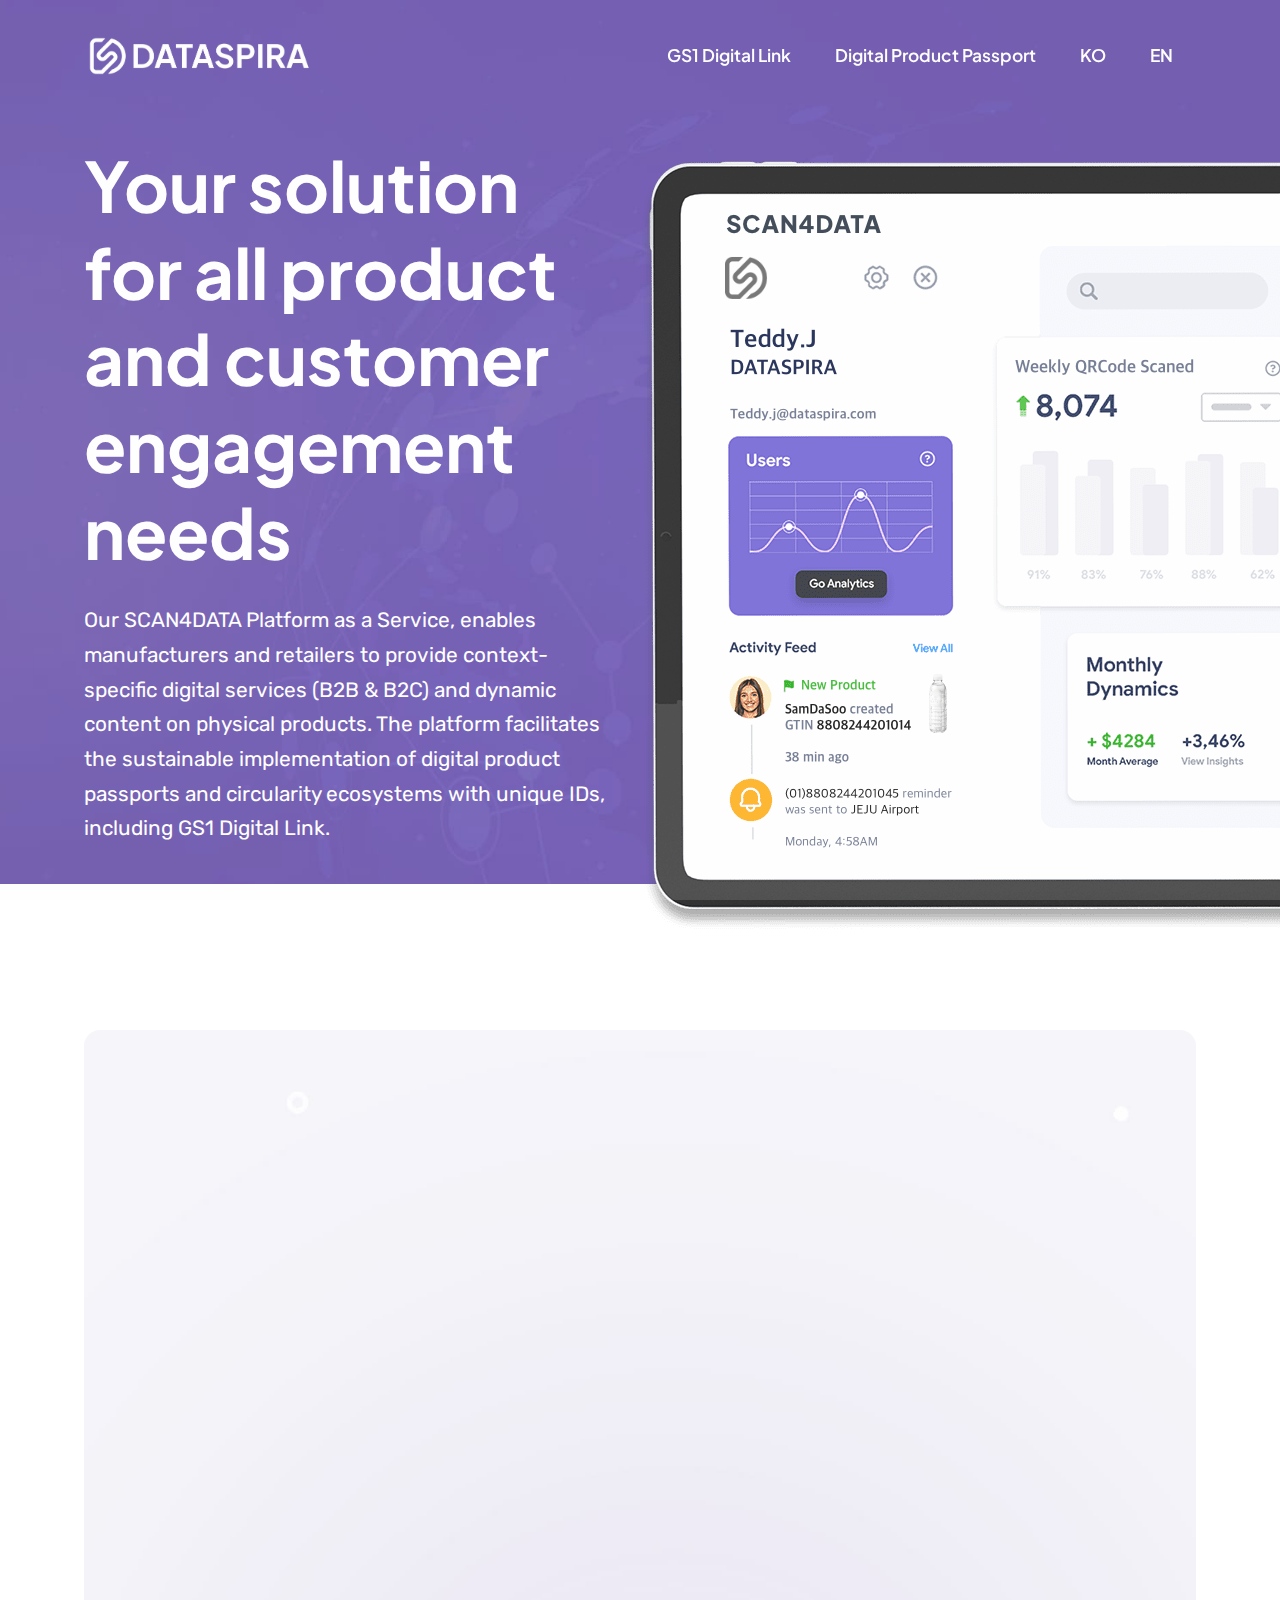
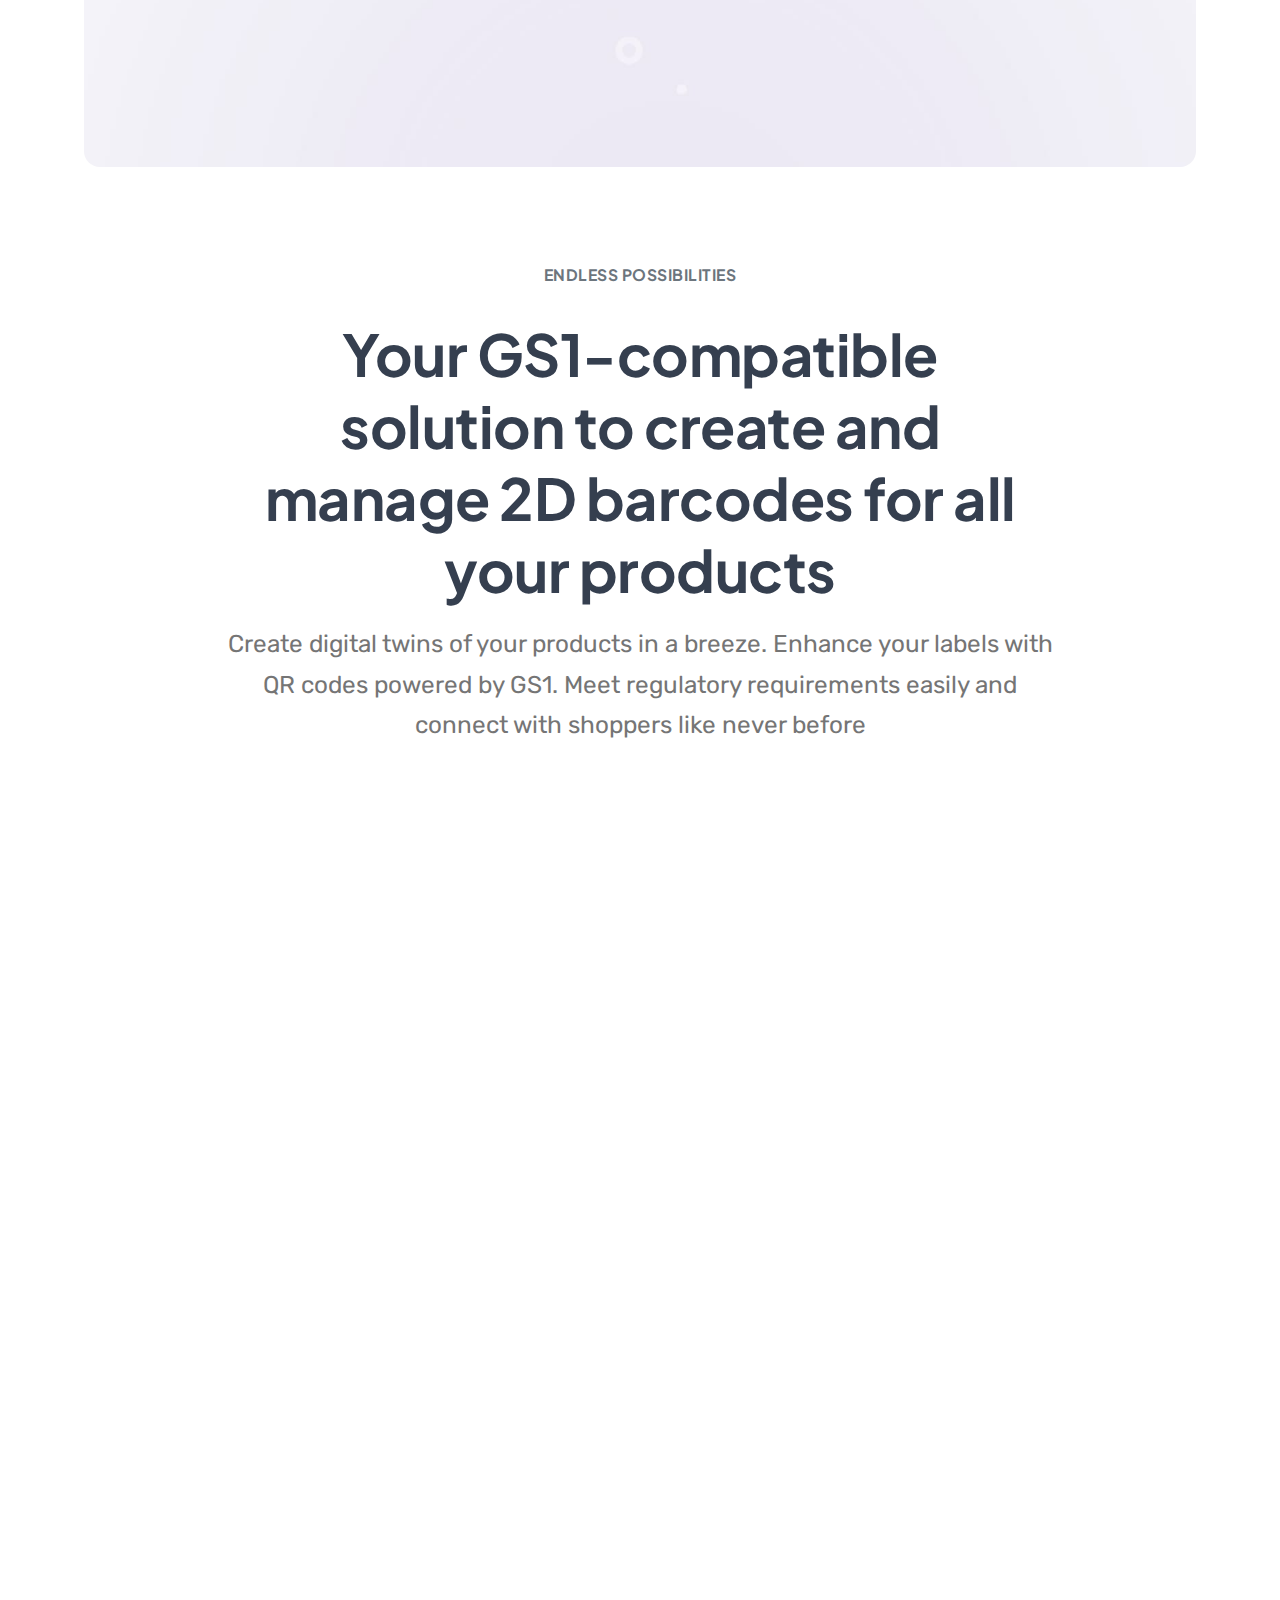
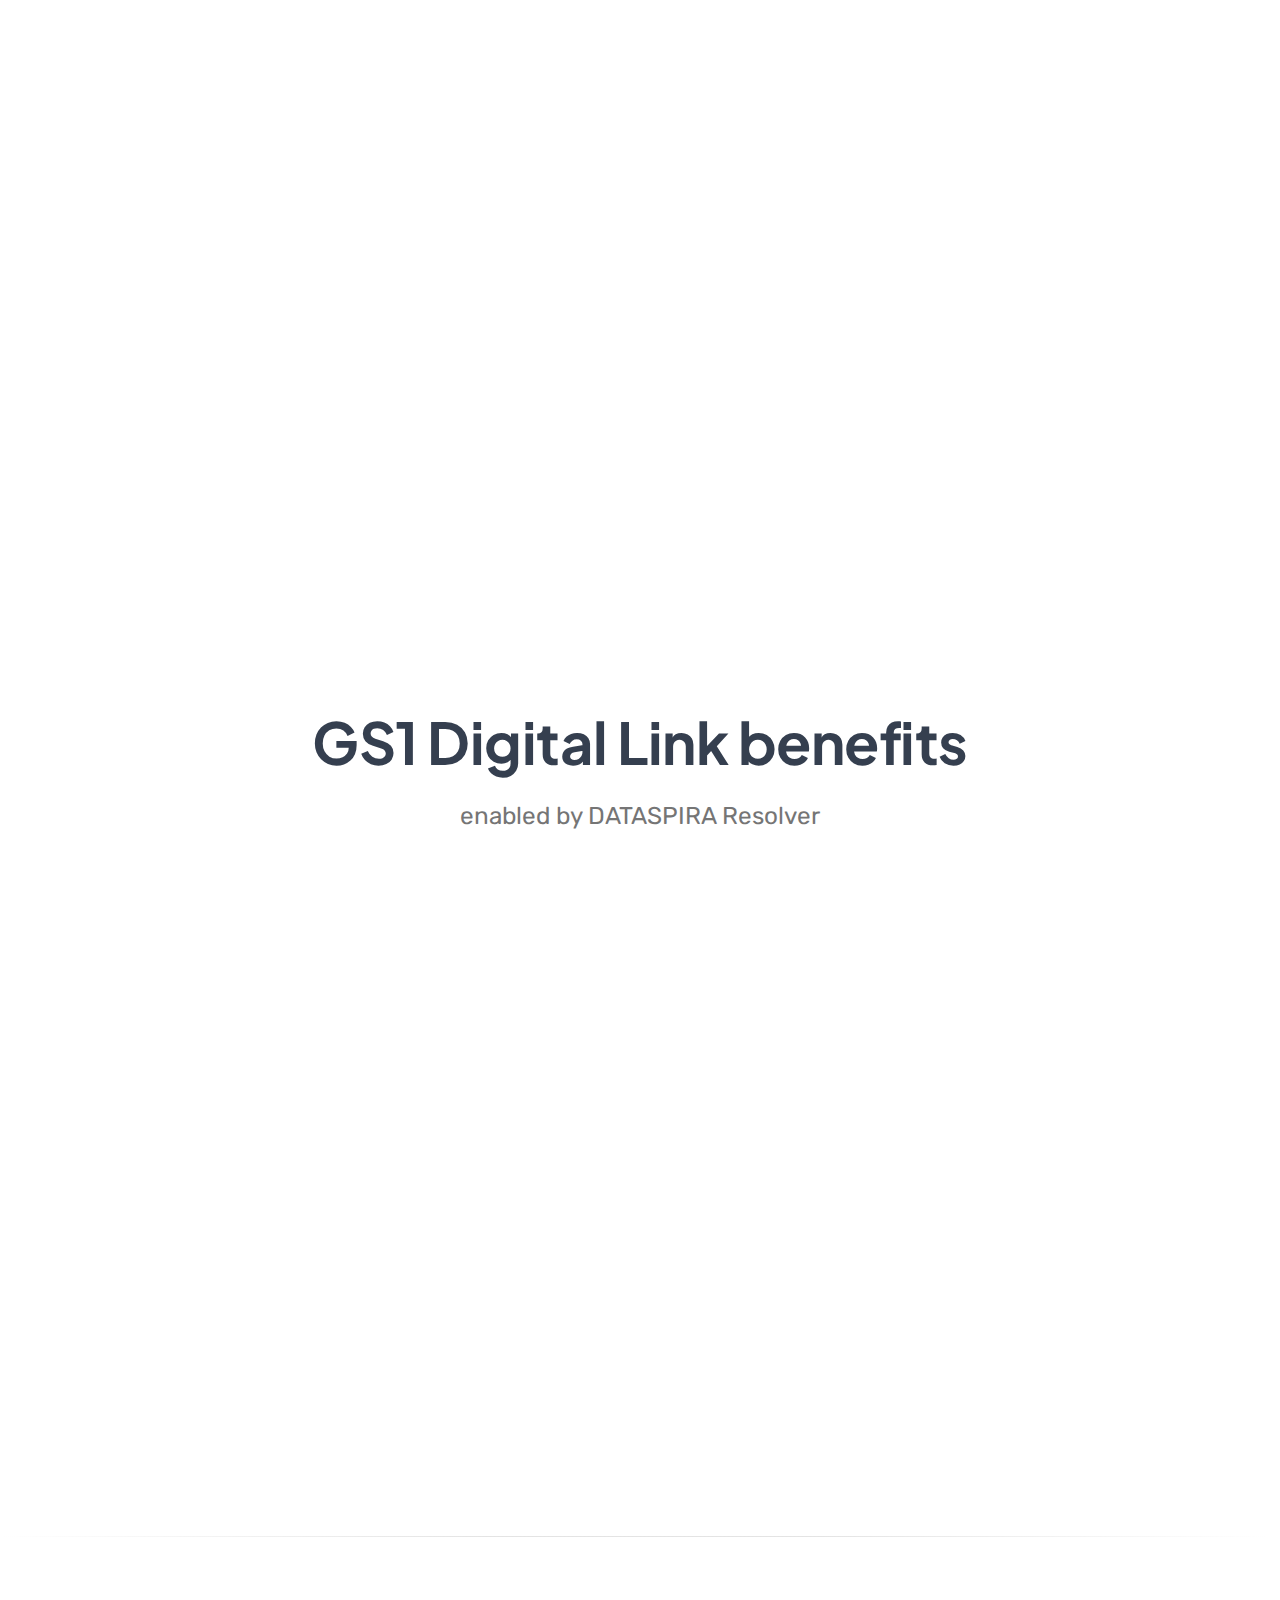
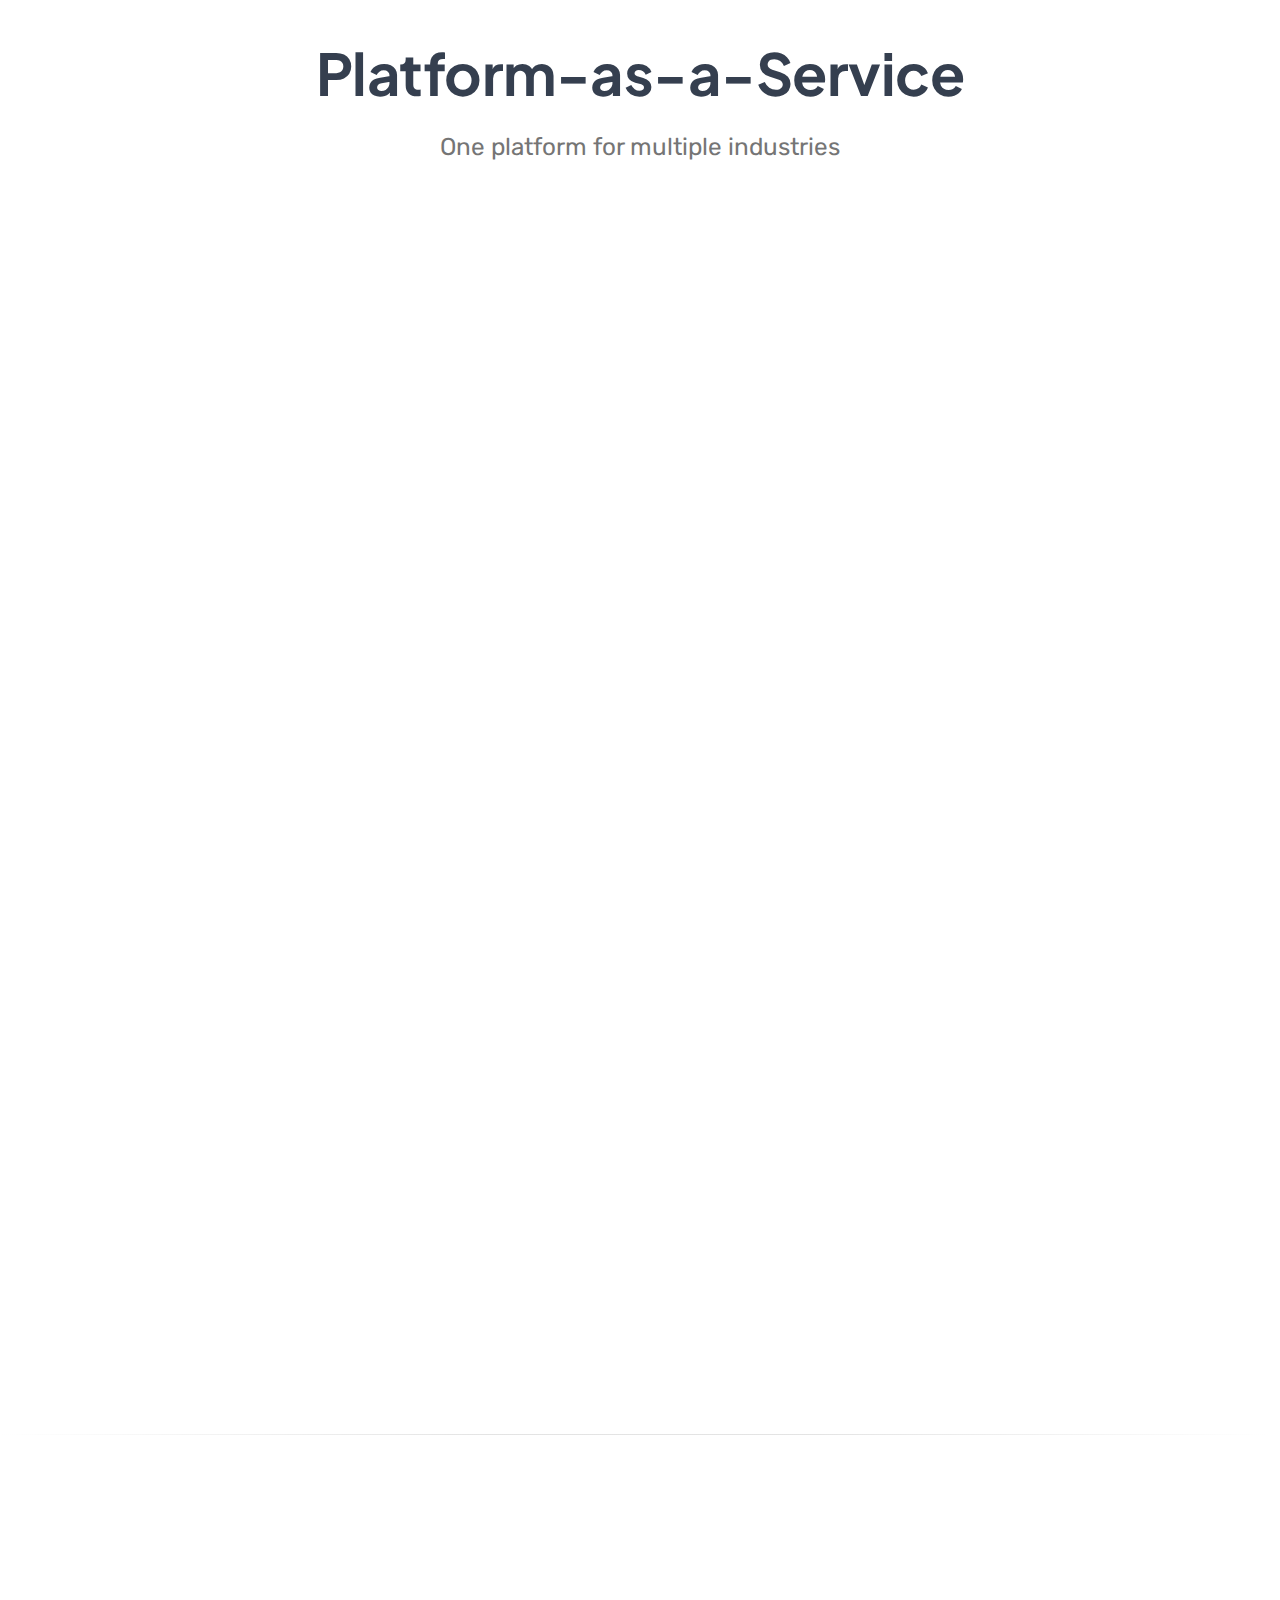
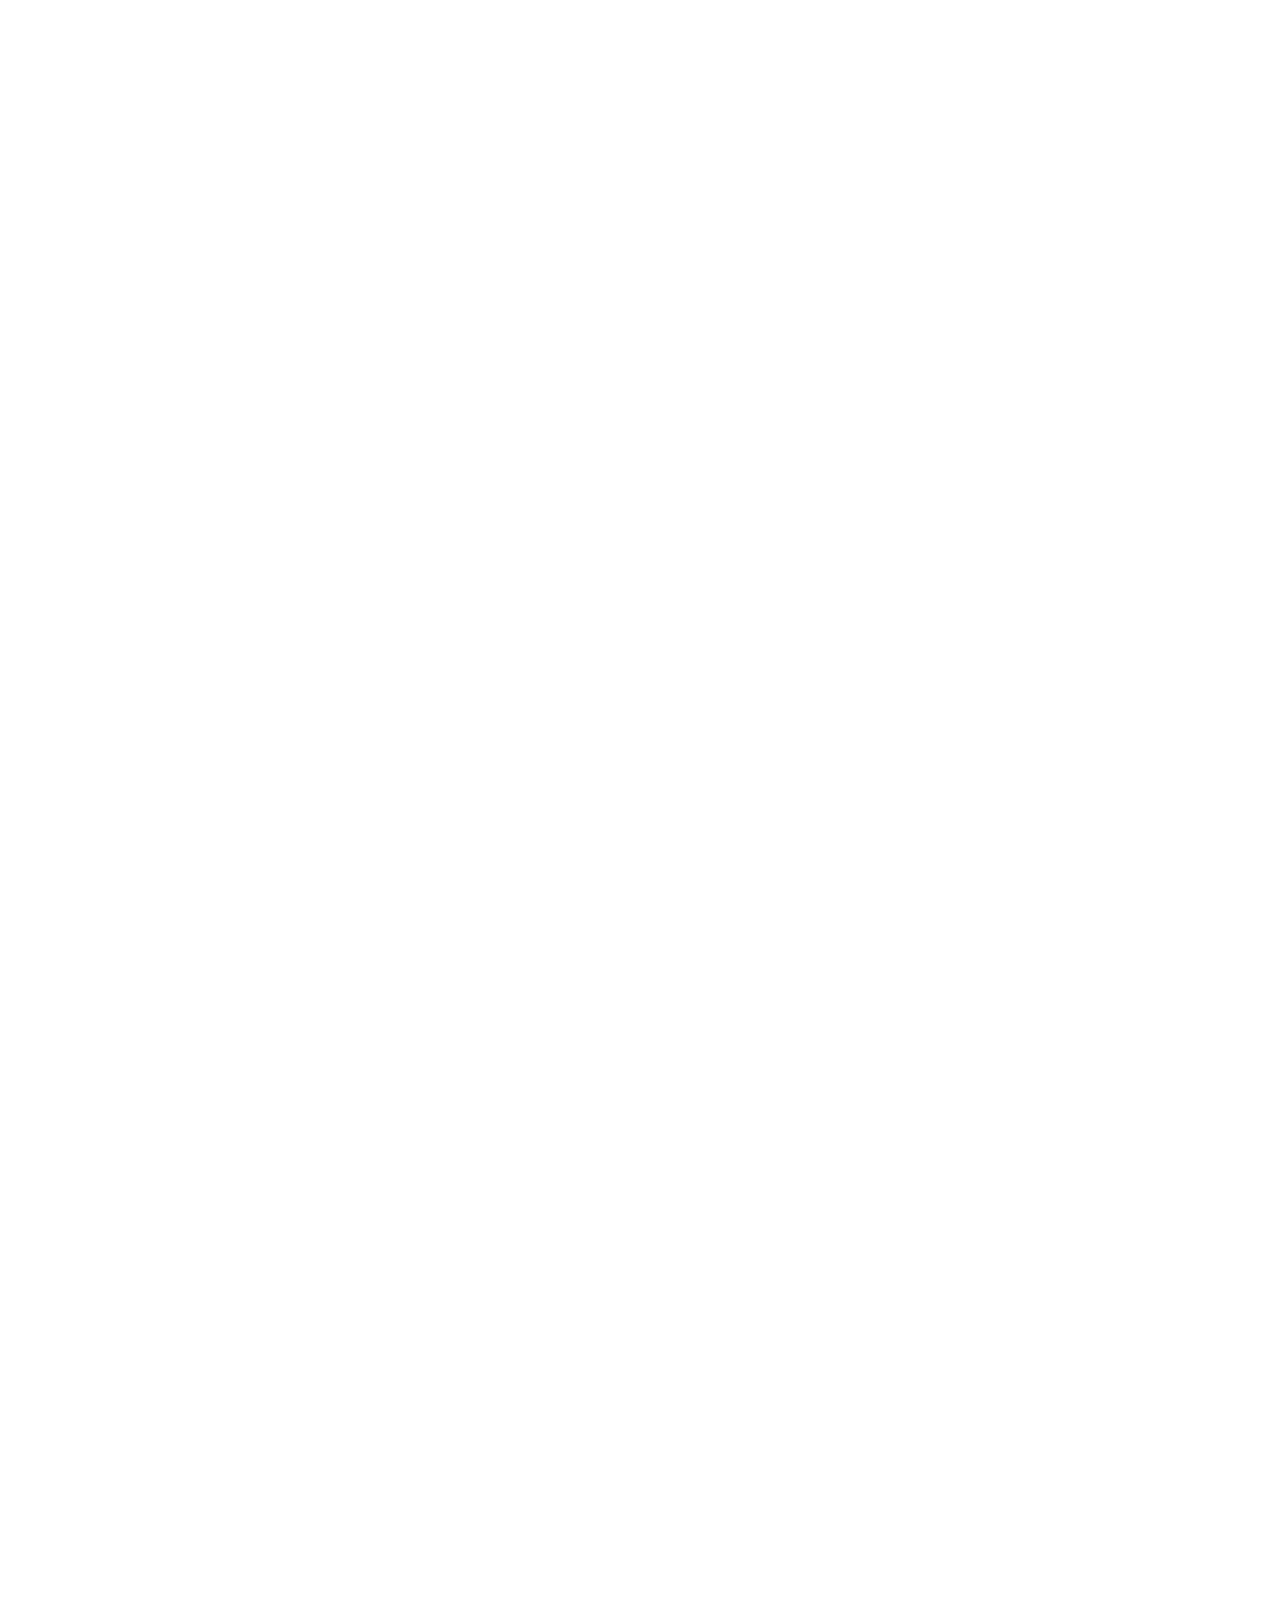
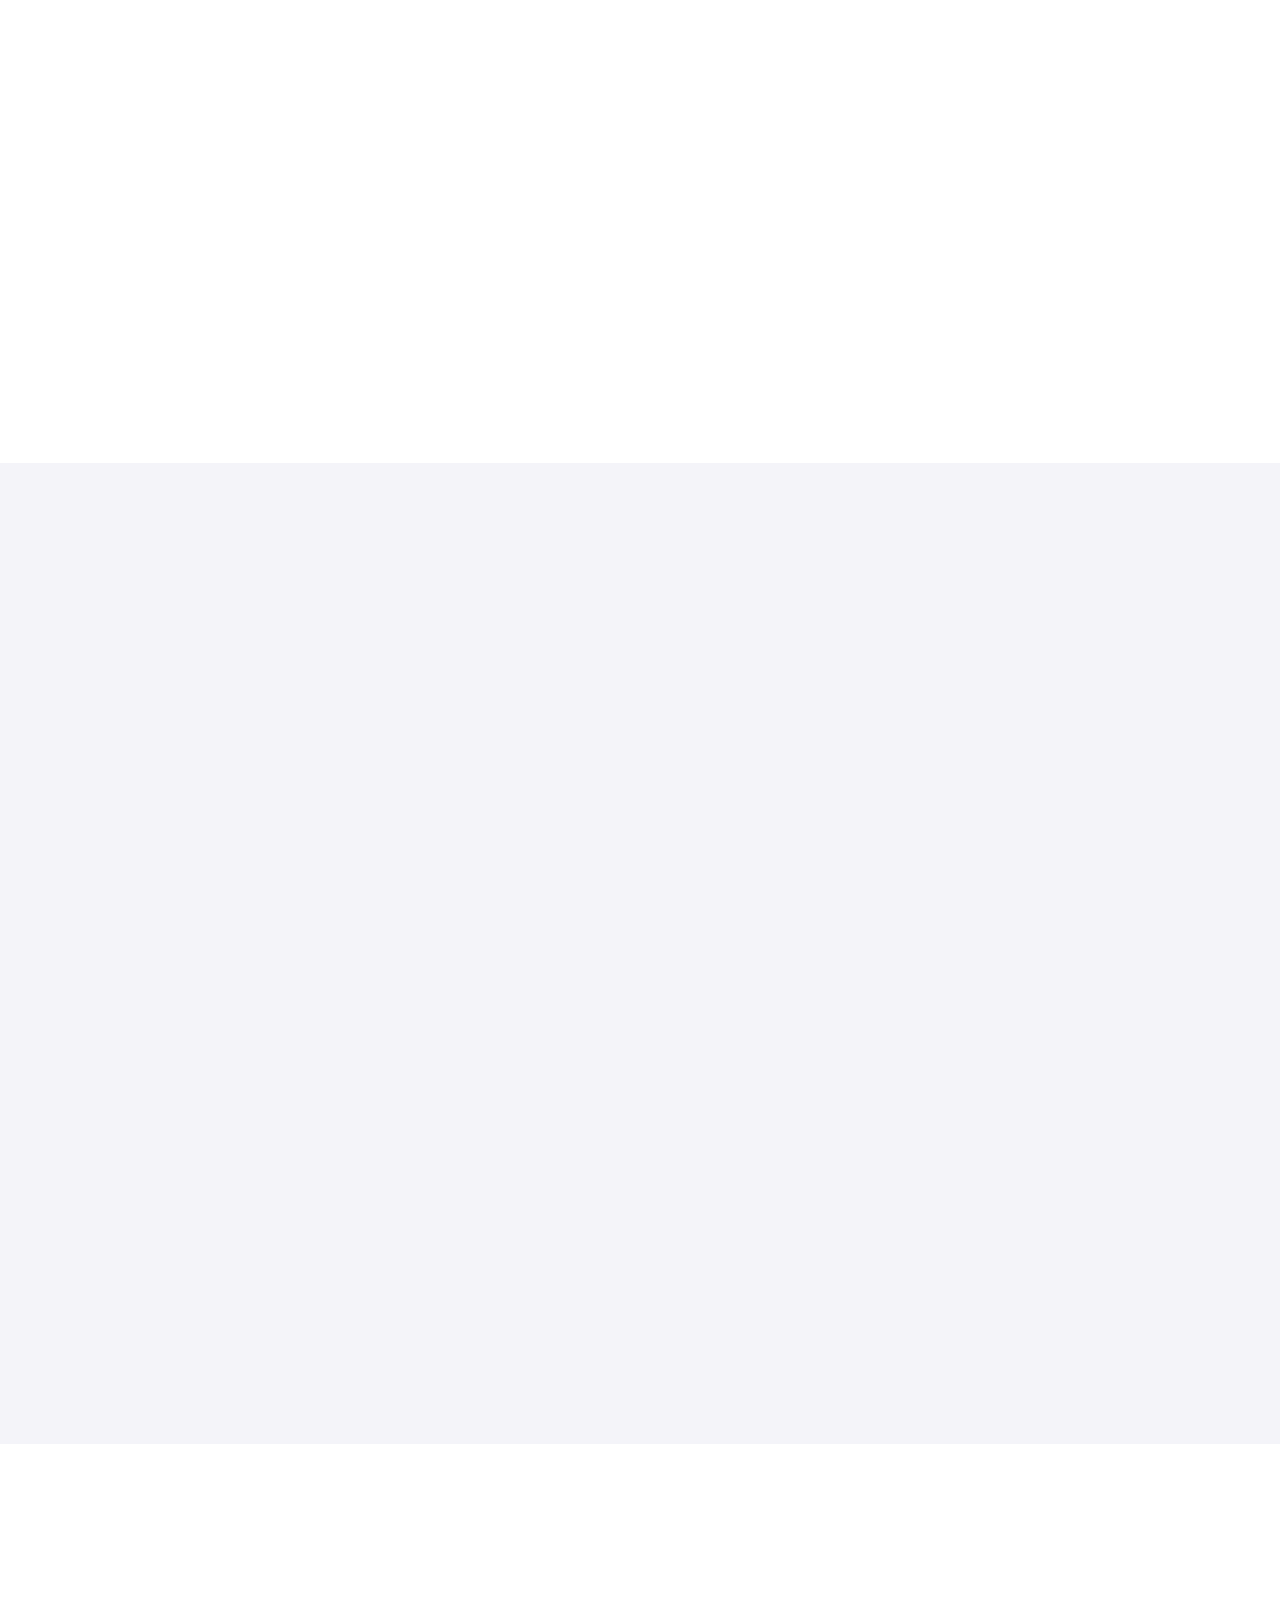
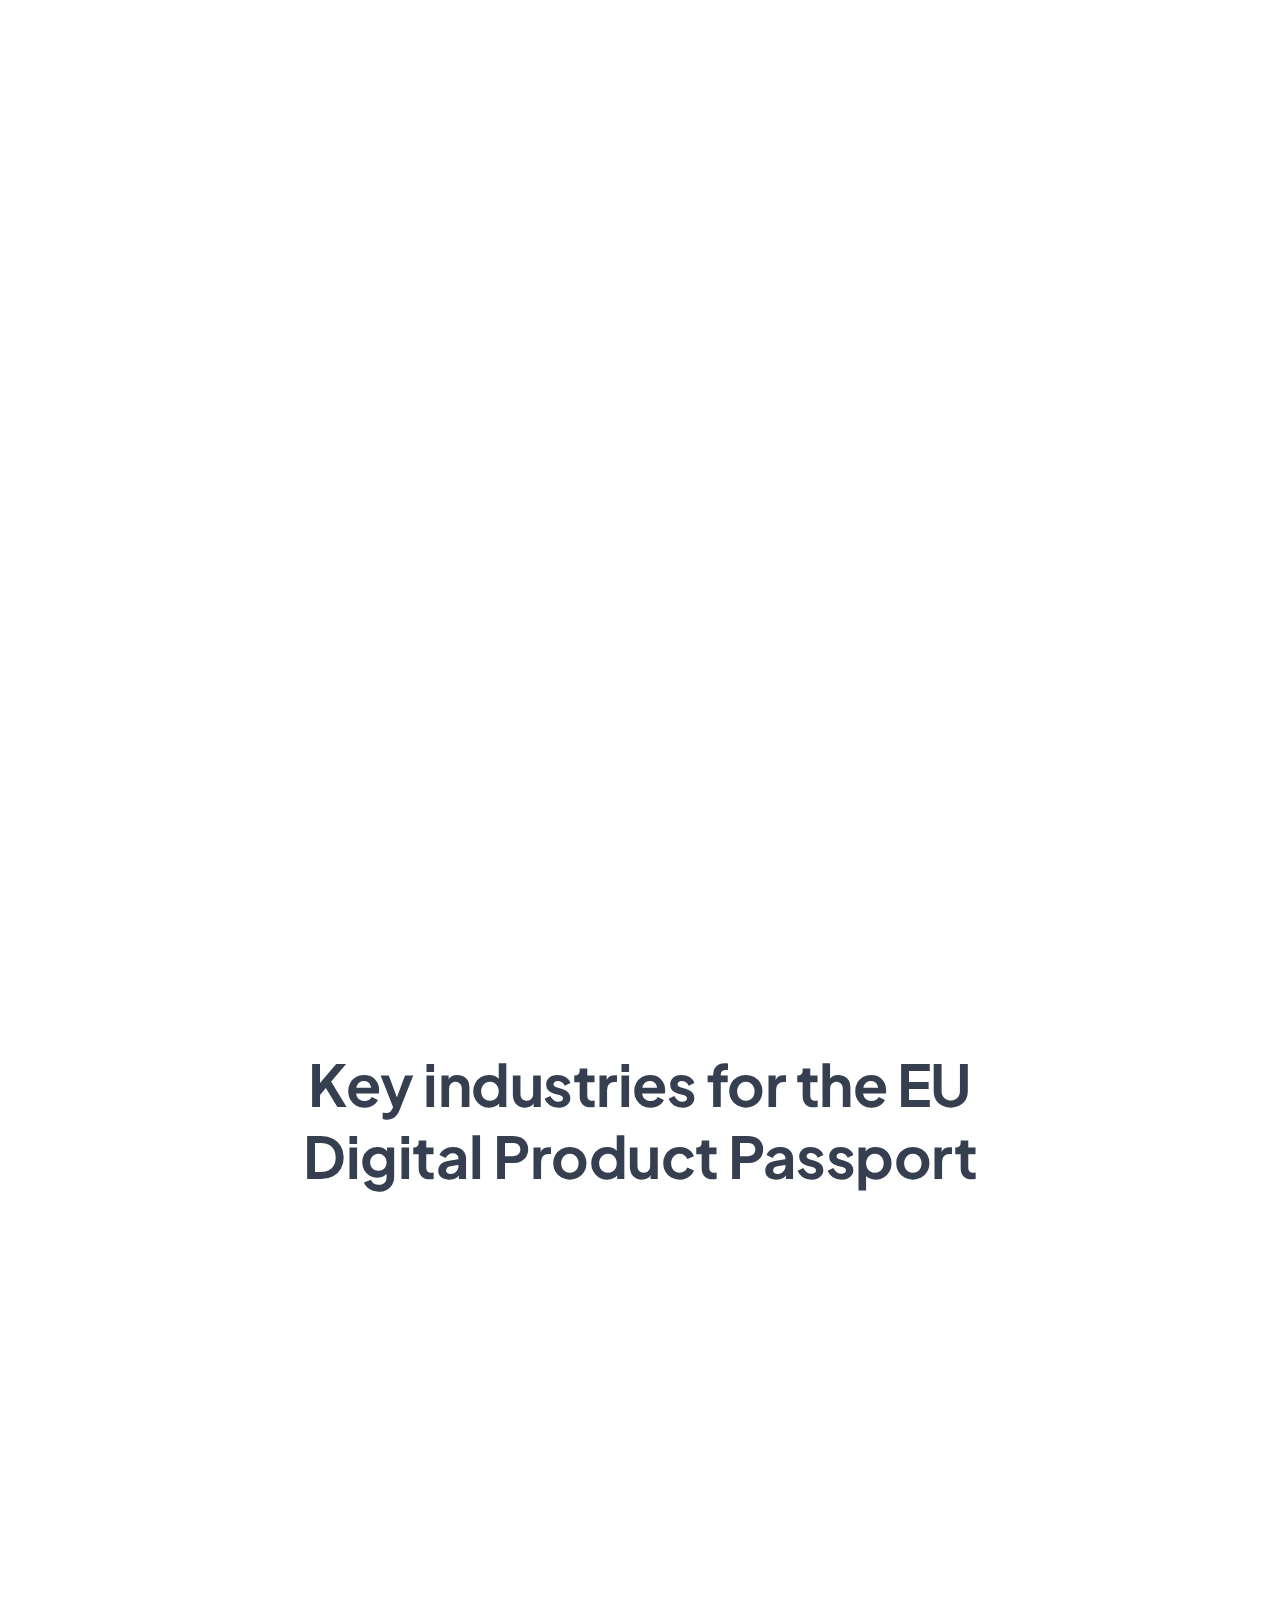
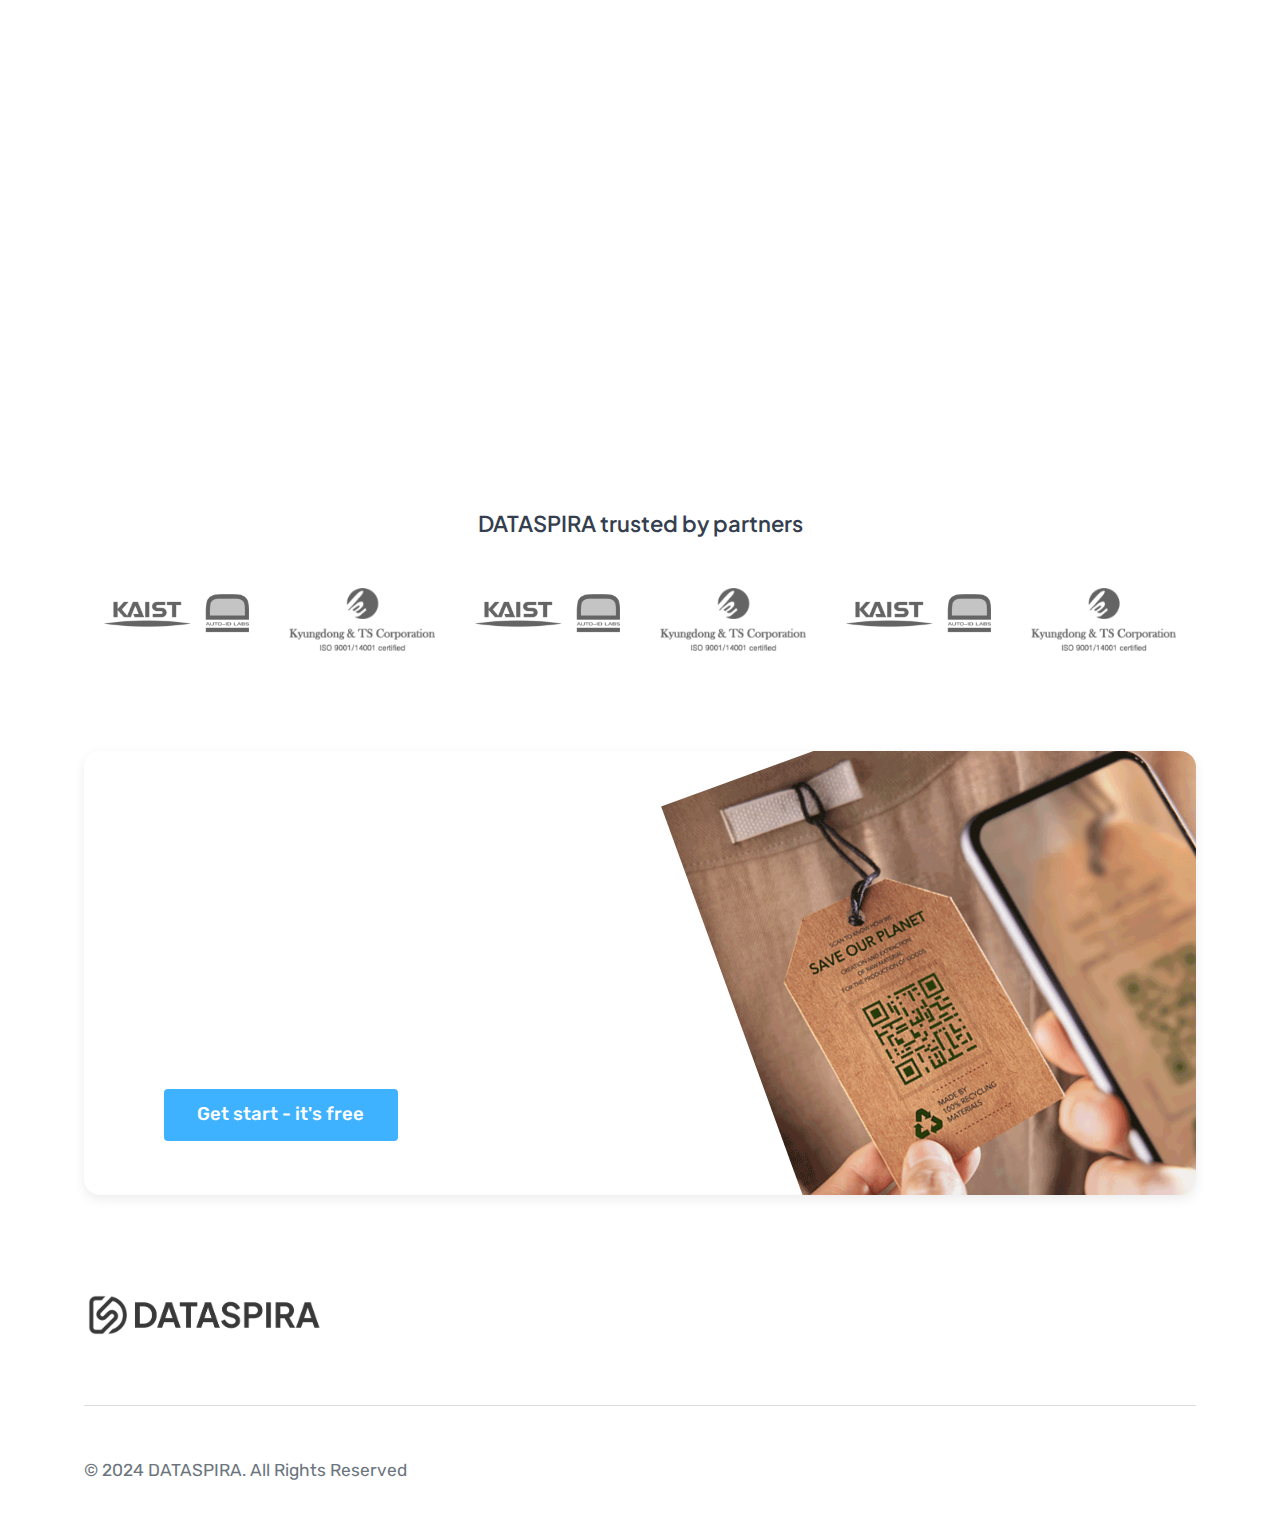
==== index.html @ 7fca8697 "Add files via upload" ====
<!doctype html>
<!--[if lt IE 7 ]><html class="ie ie6" lang="en"> <![endif]-->
<!--[if IE 7 ]><html class="ie ie7" lang="en"> <![endif]-->
<!--[if IE 8 ]><html class="ie ie8" lang="en"> <![endif]-->
<!--[if (gte IE 9)|!(IE)]><!-->
<html lang="en">




	<head>

		<meta charset="utf-8">
		<meta http-equiv="X-UA-Compatible" content="IE=edge">
		<meta name="author" content="DSAThemes">	
		<meta name="description" content="DATASPIRA - GS1 Digital Link & Digital Product Passport">
		<meta name="keywords" content="GS1, GS1 Digital Link, Digital Product Passport, DPP, QR Code, Barcode, NFC, Sustainable, Traceability">	
		<meta name="viewport" content="width=device-width, initial-scale=1">

		<!-- ROBOT -->
		<meta name="ROBOTS" content="NOINDEX, NOFOLLOW">
				
  		<!-- SITE TITLE -->
		<title>DATASPIRA - Cloud SaaS, GS1 Digital Link & Digital Product Passport</title>
							
		<!-- FAVICON AND TOUCH ICONS -->
		<link rel="shortcut icon" href="images/favicon.ico" type="image/x-icon">
		<link rel="icon" href="images/favicon.ico" type="image/x-icon">
		<link rel="apple-touch-icon" sizes="152x152" href="images/apple-touch-icon-152x152.png">
		<link rel="apple-touch-icon" sizes="120x120" href="images/apple-touch-icon-120x120.png">
		<link rel="apple-touch-icon" sizes="76x76" href="images/apple-touch-icon-76x76.png">
		<link rel="apple-touch-icon" href="images/apple-touch-icon.png">
		<link rel="icon" href="images/apple-touch-icon.png" type="image/x-icon">

		<!-- GOOGLE FONTS -->
		<link href="https://fonts.googleapis.com/css2?family=Rubik:wght@300;400;500;600;700&amp;display=swap" rel="stylesheet">
		<link href="https://fonts.googleapis.com/css2?family=Plus+Jakarta+Sans:wght@400;500;600;700&amp;display=swap" rel="stylesheet">
		<link href="https://fonts.googleapis.com/css2?family=Inter:wght@400;500;600;700;800&amp;display=swap" rel="stylesheet">
		
		<!-- BOOTSTRAP CSS -->
		<link href="css/bootstrap.min.css" rel="stylesheet">
				
		<!-- FONT ICONS -->
		<link href="css/flaticon.css" rel="stylesheet">

		<!-- PLUGINS STYLESHEET -->
		<link href="css/menu.css" rel="stylesheet">	
		<link id="effect" href="css/dropdown-effects/fade-down.css" media="all" rel="stylesheet">
		<link href="css/magnific-popup.css" rel="stylesheet">	
		<link href="css/owl.carousel.min.css" rel="stylesheet">
		<link href="css/owl.theme.default.min.css" rel="stylesheet">
		<link href="css/lunar.css" rel="stylesheet">

		<!-- ON SCROLL ANIMATION -->
		<link href="css/animate.css" rel="stylesheet">

		<!-- TEMPLATE CSS -->
		<!-- <link href="css/blue-theme.css" rel="stylesheet"> -->
		<!-- <link href="css/crocus-theme.css" rel="stylesheet"> -->
		<!-- <link href="css/green-theme.css" rel="stylesheet"> -->
		<!-- <link href="css/magenta-theme.css" rel="stylesheet"> -->
		<!-- <link href="css/pink-theme.css" rel="stylesheet"> -->
		<!-- <link href="css/purple-theme.css" rel="stylesheet"> -->
		<link href="css/skyblue-theme.css" rel="stylesheet">
		<!-- <link href="css/red-theme.css" rel="stylesheet"> -->
		<!-- <link href="css/violet-theme.css" rel="stylesheet"> -->		
		
		<!-- RESPONSIVE CSS -->
		<link href="css/responsive.css" rel="stylesheet">

	</head>




	<body>




		<!-- PRELOADER SPINNER
		============================================= -->	
		<div id="loading" class="loading--theme">
			<div id="loading-center"><span class="loader"></span></div>
		</div>




		<!-- PAGE CONTENT
		============================================= -->	
		<div id="page" class="page font--jakarta">




			<!-- HEADER
			============================================= -->
			<header id="header" class="tra-menu navbar-light white-scroll">
				<div class="header-wrapper">


					<!-- MOBILE HEADER -->
				    <div class="wsmobileheader clearfix">	  	
				    	<span class="smllogo"><img src="images/dataspira_logo_b_100.png" alt="mobile-logo"></span>
				    	<a id="wsnavtoggle" class="wsanimated-arrow"><span></span></a>	
				 	</div>


				 	<!-- NAVIGATION MENU -->
				  	<div class="wsmainfull menu clearfix">
	    				<div class="wsmainwp clearfix">


	    					<!-- HEADER BLACK LOGO -->
	    					<div class="desktoplogo">
	    						<a href="index.html" class="logo-black"><img src="images/dataspira_logo_b_100.png" alt="logo"></a>
	    					</div>


	    					<!-- HEADER WHITE LOGO -->
	    					<div class="desktoplogo">
	    						<a href="index.html" class="logo-white"><img src="images/dataspira_logo_w_100.png" alt="logo"></a>
	    					</div>


	    					<!-- MAIN MENU -->
	      					<nav class="wsmenu clearfix">
	        					<ul class="wsmenu-list nav-theme">


								    <!-- SIMPLE NAVIGATION LINK -->
							    	<li class="nl-simple" aria-haspopup="true"><a href="#gs1dl" class="h-link">GS1 Digital Link</a></li>


								    <!-- SIMPLE NAVIGATION LINK -->
							    	<li class="nl-simple" aria-haspopup="true"><a href="#gs1dpp" class="h-link">Digital Product Passport</a></li>


						          	<!-- SIMPLE NAVIGATION LINK -->							    	
								<li class="nl-simple" aria-haspopup="true"><a href="index_kr.html" class="h-link">KO</a></li>
							    	<li class="nl-simple" aria-haspopup="true"><a href="index.html" class="h-link">EN</a></li>								 


	        					</ul>
	        				</nav>	<!-- END MAIN MENU -->


	    					


	    				</div>
	    			</div>	<!-- END NAVIGATION MENU -->


				</div>     <!-- End header-wrapper -->
			</header>	<!-- END HEADER -->




			<!-- HERO-3
			============================================= -->	
			<section id="hero-3" class="bg--fixed hero-section">
				<div class="container">	
					<div class="row d-flex align-items-center">


						<!-- HERO TEXT -->
						<div class="col-md-6">
							<div class="hero-3-txt color--white wow fadeInRight">

								<!-- Title -->
								<h2 class="s-60 w-700">Your solution for all product and customer engagement needs</h2>

								<!-- Text -->
								<p class="p-lg">Our SCAN4DATA Platform as a Service, enables manufacturers and retailers to provide context-specific digital services (B2B & B2C) and dynamic content on physical products. The platform facilitates the sustainable implementation of digital product passports and circularity ecosystems with unique IDs, including GS1 Digital Link.
								</p> 

								

							</div>
						</div>	<!-- END HERO TEXT -->	


						<!-- HERO IMAGE -->
						<div class="col-md-6">	
							<div class="hero-3-img wow fadeInLeft">	
								<img class="img-fluid" src="images/tablet-06.png" alt="hero-image">					
							</div>
						</div>	
						

					</div>    <!-- End row --> 	
				</div>	   <!-- End container --> 	
			</section>	<!-- END HERO-3 -->	


			<!-- BOX CONTENT
			============================================= -->
			<section id="gs1dl" class="pt-100 ws-wrapper content-section">
				<div class="container">
					<div class="bc-1-wrapper bg--02 bg--fixed r-16">
						<div class="section-overlay">
							<div class="row d-flex align-items-center">


								<!-- TEXT BLOCK -->	
								<div class="col-md-6 order-last order-md-2">
									<div class="txt-block left-column wow fadeInRight">

										<!-- Section ID -->	
						 				<span class="section-id">GS1 Digital Link</span>

										<!-- Title -->	
										<h2 class="s-46 w-700">Product digitization seems a problem? We're the resolver.</h2>

										<!-- List -->	
										<ul class="simple-list">

											<li class="list-item">
												<p>No matter your business size or challenges, linking your products to the Internet should be easy and cost-effective.
												</p>
											</li>

											<li class="list-item">
												<p class="mb-0">With Digital Link, there’s no need for a big IT team or legal experts to conform with labeling laws, optimize your marketing efforts, and monitor item lifecycles. Just your product info.
												</p>
											</li>

										</ul>

									</div>
								</div>	<!-- END TEXT BLOCK -->	


								<!-- IMAGE BLOCK -->
								<div class="col-md-6 order-first order-md-2">
									<div class="img-block right-column wow fadeInLeft">
										<img class="img-fluid" src="images/img-06.png" alt="content-image">
									</div>
								</div>


							</div>   <!-- End row -->	
						</div>    <!-- End section overlay -->	
					</div>    <!-- End content wrapper -->
				</div>     <!-- End container -->	
			</section>	<!-- END BOX CONTENT -->



			<!-- FEATURES-11
			============================================= -->
			<section id="features-11" class="pt-100 features-section division">
				<div class="container">


					<!-- SECTION TITLE -->	
					<div class="row justify-content-center">	
						<div class="col-md-10 col-lg-9">
							<div class="section-title mb-70">

								<!-- Section ID -->	
						 		<span class="section-id">Endless Possibilities</span>		

								<!-- Title -->	
								<h2 class="s-50 w-700">Your GS1-compatible solution to create and manage 2D barcodes for all your products</h2>	

								<!-- Text -->	
								<p class="s-21 color--grey">Create digital twins of your products in a breeze. Enhance your labels with QR codes powered by GS1. Meet regulatory requirements easily and connect with shoppers like never before</p>
									
							</div>	
						</div>
					</div>


					<!-- FEATURES-11 WRAPPER -->
					<div class="fbox-wrapper">
						<div class="row row-cols-1 row-cols-md-2 rows-3">


							<!-- FEATURE BOX #1 -->
		 					<div class="col">
		 						<div class="fbox-11 fb-1 wow fadeInUp">

		 							<!-- Icon -->
		 							<div class="fbox-ico-wrap">
		 								<div class="fbox-ico ico-50">
		 									<div class="shape-ico color--theme">

												<!-- Vector Icon -->
												<span class="flaticon-qr-code"></span>

												<!-- Shape -->
												<svg viewBox="0 0 200 200" xmlns="http://www.w3.org/2000/svg">
												  <path d="M69.8,-23C76.3,-2.7,57.6,25.4,32.9,42.8C8.1,60.3,-22.7,67,-39.1,54.8C-55.5,42.7,-57.5,11.7,-48.6,-11.9C-39.7,-35.5,-19.8,-51.7,5.9,-53.6C31.7,-55.6,63.3,-43.2,69.8,-23Z" transform="translate(100 100)" />
												</svg>

											</div>
		 								</div>
									</div>	<!-- End Icon -->

									<!-- Text -->
									<div class="fbox-txt">
										<h6 class="s-22 w-700">GS1 QR codes(NFC, RFID)</h6>
										<p>A valid GTIN is all you need to make a QR code powered by GS1 with a digital link for your packaging. Point it to a website, a Smart Page with all the regulatory information, or a custom landing page.
										</p>
									</div>

		 						</div>
		 					</div>	<!-- END FEATURE BOX #1 -->	


		 					<!-- FEATURE BOX #2 -->
		 					<div class="col">
		 						<div class="fbox-11 fb-2 wow fadeInUp">

		 							<!-- Icon -->
		 							<div class="fbox-ico-wrap">
		 								<div class="fbox-ico ico-50">
		 									<div class="shape-ico color--theme">

												<!-- Vector Icon -->
												<span class="flaticon-idea"></span>

												<!-- Shape -->
												<svg viewBox="0 0 200 200" xmlns="http://www.w3.org/2000/svg">
												  <path d="M69.8,-23C76.3,-2.7,57.6,25.4,32.9,42.8C8.1,60.3,-22.7,67,-39.1,54.8C-55.5,42.7,-57.5,11.7,-48.6,-11.9C-39.7,-35.5,-19.8,-51.7,5.9,-53.6C31.7,-55.6,63.3,-43.2,69.8,-23Z" transform="translate(100 100)" />
												</svg>

											</div>
		 								</div>
									</div>	<!-- End Icon -->

									<!-- Text -->
									<div class="fbox-txt">
										<h6 class="s-22 w-700">Smart Pages for your products</h6>
										<p>Smart Pages are automatically populated with mandatory info to meet labeling requirements (including the Product Passport). You can update the details and auto-translate them in all languages.
										</p>
									</div>

		 						</div>
		 					</div>	<!-- END FEATURE BOX #2 -->	


		 					<!-- FEATURE BOX #3 -->
		 					<div class="col">
		 						<div class="fbox-11 fb-3 wow fadeInUp">

		 							<!-- Icon -->
		 							<div class="fbox-ico-wrap">
		 								<div class="fbox-ico ico-50">
		 									<div class="shape-ico color--theme">

												<!-- Vector Icon -->
												<span class="flaticon-server"></span>

												<!-- Shape -->
												<svg viewBox="0 0 200 200" xmlns="http://www.w3.org/2000/svg">
												  <path d="M69.8,-23C76.3,-2.7,57.6,25.4,32.9,42.8C8.1,60.3,-22.7,67,-39.1,54.8C-55.5,42.7,-57.5,11.7,-48.6,-11.9C-39.7,-35.5,-19.8,-51.7,5.9,-53.6C31.7,-55.6,63.3,-43.2,69.8,-23Z" transform="translate(100 100)" />
												</svg>

											</div>
		 								</div>
									</div>	<!-- End Icon -->

									<!-- Text -->
									<div class="fbox-txt">
										<h6 class="s-22 w-700">GS1 digital link resolver</h6>
										<p>Unlock the full power of the GS1 digital link standard with our GS1-compliant resolver. Serve the right content to the right audience based on their device, location, and many other criteria.
										</p>
									</div>

		 						</div>
		 					</div>	<!-- END FEATURE BOX #3 -->	


		 					<!-- FEATURE BOX #4 -->
		 					<div class="col">
		 						<div class="fbox-11 fb-4 wow fadeInUp">

		 							<!-- Icon -->
		 							<div class="fbox-ico-wrap">
		 								<div class="fbox-ico ico-50">
		 									<div class="shape-ico color--theme">

												<!-- Vector Icon -->
												<span class="flaticon-search-engine"></span>

												<!-- Shape -->
												<svg viewBox="0 0 200 200" xmlns="http://www.w3.org/2000/svg">
												  <path d="M69.8,-23C76.3,-2.7,57.6,25.4,32.9,42.8C8.1,60.3,-22.7,67,-39.1,54.8C-55.5,42.7,-57.5,11.7,-48.6,-11.9C-39.7,-35.5,-19.8,-51.7,5.9,-53.6C31.7,-55.6,63.3,-43.2,69.8,-23Z" transform="translate(100 100)" />
												</svg>

											</div>
		 								</div>
									</div>	<!-- End Icon -->

									<!-- Text -->
									<div class="fbox-txt">
										<h6 class="s-22 w-700">Link types</h6>
										<p>Link types are at the core of the GS1 digital link standard. They're basically a series of options for info and content about a product (like a menu on a website), and they're available on our platform.
										</p>
									</div>

		 						</div>
		 					</div>	<!-- END FEATURE BOX #4 -->	


		 					<!-- FEATURE BOX #5 -->
		 					<div class="col">
		 						<div class="fbox-11 fb-5 wow fadeInUp">

									<!-- Icon -->
		 							<div class="fbox-ico-wrap">
		 								<div class="fbox-ico ico-50">
		 									<div class="shape-ico color--theme">

												<!-- Vector Icon -->
												<span class="flaticon-calendar"></span>

												<!-- Shape -->
												<svg viewBox="0 0 200 200" xmlns="http://www.w3.org/2000/svg">
												  <path d="M69.8,-23C76.3,-2.7,57.6,25.4,32.9,42.8C8.1,60.3,-22.7,67,-39.1,54.8C-55.5,42.7,-57.5,11.7,-48.6,-11.9C-39.7,-35.5,-19.8,-51.7,5.9,-53.6C31.7,-55.6,63.3,-43.2,69.8,-23Z" transform="translate(100 100)" />
												</svg>

											</div>
		 								</div>
									</div>	<!-- End Icon -->

									<!-- Text -->
									<div class="fbox-txt">
										<h6 class="s-22 w-700">Product qualifiers and attributes</h6>
										<p>Qualifiers and attributes add depth to your product information, and are key to improving your supply chain traceability: from batch number to dimensions, weight, and expiry date.
										</p>
									</div>

		 						</div>
		 					</div>	<!-- END FEATURE BOX #5 -->	


		 					<!-- FEATURE BOX #6 -->
		 					<div class="col">
		 						<div class="fbox-11 fb-6 wow fadeInUp">

		 							<!-- Icon -->
		 							<div class="fbox-ico-wrap">
		 								<div class="fbox-ico ico-50">
		 									<div class="shape-ico color--theme">

												<!-- Vector Icon -->
												<span class="flaticon-analytics"></span>

												<!-- Shape -->
												<svg viewBox="0 0 200 200" xmlns="http://www.w3.org/2000/svg">
												  <path d="M69.8,-23C76.3,-2.7,57.6,25.4,32.9,42.8C8.1,60.3,-22.7,67,-39.1,54.8C-55.5,42.7,-57.5,11.7,-48.6,-11.9C-39.7,-35.5,-19.8,-51.7,5.9,-53.6C31.7,-55.6,63.3,-43.2,69.8,-23Z" transform="translate(100 100)" />
												</svg>

											</div>
		 								</div>
									</div>	<!-- End Icon -->

									<!-- Text -->
									<div class="fbox-txt">
										<h6 class="s-22 w-700">GS1 QR code analytics</h6>
										<p>Measure the results of your GS1 QR codes, Smart Pages, and landing pages with real-time traffic monitoring. Tracking can be deactivated when regulations require not to trace visitors.
										</p>
									</div>

		 						</div>
		 					</div>	<!-- END FEATURE BOX #6 -->	


						</div>  <!-- End row -->  
					</div>	<!-- END FEATURES-11 WRAPPER -->


				</div>     <!-- End container -->
			</section>	<!-- END FEATURES-11 -->



			<!-- TEXT CONTENT
			============================================= -->
			<section class="pt-100 ct-02 content-section division">
				<div class="container">


					<!-- SECTION CONTENT (ROW) -->	
					<div class="row d-flex align-items-center">


						<!-- IMAGE BLOCK -->
						<div class="col-md-6">
							<div class="img-block left-column wow fadeInRight">
								<img class="img-fluid" src="images/img-20.png" alt="content-image">
							</div>
						</div>


						<!-- TEXT BLOCK -->	
						<div class="col-md-6">
							<div class="txt-block right-column wow fadeInLeft">

								<!-- Section ID -->	
						 		<span class="section-id">Linktype, Experience</span>

								<!-- Title -->	
								<h2 class="s-42 w-700">Easily connect with your consumer</h2>

								<!-- Text 	
								<p>Sodales tempor sapien quaerat ipsum undo congue laoreet turpis neque auctor turpis 
									vitae dolor luctus placerat magna and ligula cursus purus vitae purus an ipsum suscipit
								</p> -->

								<!-- Small Title -->	
								<h5 class="s-20 w-700">One code - Multi Experiences</h5>

								<!-- List -->	
								<ul class="simple-list">

									<li class="list-item">
										<p>A single code on the packaging can be used to not just identify the product but to deliver multiple digital experiences, information & applications. No need to print multiple codes on labels or have business partners slap on multiple barcodes, QR codes and stickers each time there is a new requirement.
										</p>
									</li>

								</ul>

								<!-- Small Title -->	
								<h5 class="s-20 w-700">Increased Customer Loyalty</h5>

								<!-- List -->	
								<ul class="simple-list">

									<li class="list-item">
										<p>Limitless information through a single code. Flexibility to start with a default digital experience e.g. consumer information or SmartLabel & then add other business applications and experiences for traceability, supply chain, regulatory requirements, authentication, feedback product recall notifications &more.
										</p>
									</li>

								</ul>

							</div>
						</div>	<!-- END TEXT BLOCK -->	


					</div>	<!-- END SECTION CONTENT (ROW) -->	


				</div>	   <!-- End container -->
			</section>	<!-- END TEXT CONTENT -->


			<!-- Benefits-3
			============================================= -->
			<section id="faqs-3" class="pt-100 faqs-section">				
				<div class="container">


					<!-- SECTION TITLE -->	
					<div class="row justify-content-center">	
						<div class="col-md-10 col-lg-9">
							<div class="section-title mb-80">	

								<!-- Title -->	
								<h2 class="s-50 w-700">GS1 Digital Link benefits</h2>	

								<!-- Text -->	
								<p class="s-21 color--grey">enabled by DATASPIRA Resolver</p>
									
							</div>	
						</div>
					</div>


					<!-- FAQs-3 QUESTIONS -->	
					<div class="faqs-3-questions">
						<div class="row">


							<!-- QUESTIONS HOLDER -->
							<div class="col-lg-6">
								<div class="questions-holder">


									<!-- QUESTION #1 -->
									<div class="question mb-35 wow fadeInUp">

										<!-- Question -->
										<h5 class="s-22 w-700"><span>1.</span> Personalised Consumer Experiences</h5>

										<!-- Answer -->
										<p class="color--grey">Each GS1 Digital Link can link to multiple product specific experiences and local services automatically, making products a new D2C communication channel
										</p>

									</div>	


									<!-- QUESTION #2 -->					
									<div class="question mb-35 wow fadeInUp">

										<!-- Question -->
										<h5 class="s-22 w-700"><span>2.</span> Increased Customer Loyalty</h5>

										<!-- Answer -->
										<p class="color--grey">A single scan provides consumers all the information they expect and need. This increases trust and loyalty towards your brand
										</p>

									</div>


									<!-- QUESTION #3 -->					
									<div class="question mb-35 wow fadeInUp">

										<!-- Question -->
										<h5 class="s-22 w-700"><span>3.</span> Optimised B2B processes</h5>

										<!-- Answer -->
										<p class="color--grey">With GS1 Digital Link, data and processes between manufacturing, logistics and retail are dynamically linked making innovative digital solutions possible.
										</p>

									</div>


								</div>
							</div>	<!-- END QUESTIONS HOLDER -->


							<!-- QUESTIONS WRAPPER -->
							<div class="col-lg-6">
								<div class="questions-holder">

								
									<!-- QUESTION #4 -->					
									<div class="question mb-35 wow fadeInUp">

										<!-- Question -->
										<h5 class="s-22 w-700"><span>4.</span> More packaging space</h5>

										<!-- Answer -->
										<p class="color--grey">GS1 Digital Link enables you to replace information cluttering up the packaging with a QR code linking to the information online
										</p>

									</div>

										
									<!-- QUESTION #5 -->
									<div class="question mb-35 wow fadeInUp">

										<!-- Question -->
										<h5 class="s-22 w-700"><span>5.</span> Circular Economy Enabler</h5>

										<!-- Answer -->
										<p class="color--grey">Generate and/or collect all traceability information about the product, components or ingredients and provide the specific data-sets to the specific user group – B2B2C2B
										</p>

									</div>


									<!-- QUESTION #6 -->
									<div class="question mb-35 wow fadeInUp">

										<!-- Question -->
										<h5 class="s-22 w-700"><span>6.</span> GDPR compliant engagement data and analytics</h5>

										<!-- Answer -->
										<p class="color--grey">Each scan and request produces engagement data providing engagement insights about your products and consumers
										</p>

									</div>


								</div>
							</div>	<!-- END QUESTIONS HOLDER -->


						</div>  <!-- End row -->	
					</div>	<!-- END Benefits-3 QUESTIONS -->	


				</div>	   <!-- End container -->		
			</section>	<!-- END Benefits-3 -->


			<!-- DIVIDER LINE -->
			<p><br><br></p>
			<hr class="divider">


			<!-- FEATURES-2
			============================================= -->
			<section id="features-2" class="pt-100 features-section division">
				<div class="container">


					<!-- SECTION TITLE -->	
					<div class="row justify-content-center">	
						<div class="col-md-10 col-lg-9">
							<div class="section-title mb-80">	

								<!-- Title -->	
								<h2 class="s-50 w-700">Platform-as-a-Service</h2>	

								<!-- Text -->	
								<p class="s-21 color--grey">One platform for multiple industries</p>
									
							</div>	
						</div>
					</div>


					<!-- FEATURES-2 WRAPPER -->
					<div class="fbox-wrapper text-center">
						<div class="row row-cols-1 row-cols-md-3">


							<!-- FEATURE BOX #1 -->
		 					<div class="col">
		 						<div class="fbox-2 fb-1 wow fadeInUp">

		 							<!-- Image -->
									<div class="fbox-img gr--whitesmoke h-175">
										<img class="img-fluid" src="images/img-28.png" alt="feature-image">
									</div>

									<!-- Text -->
									<div class="fbox-txt">
										<h6 class="s-22 w-700">GS1 Digital Link for FMCG</h6>
										<p>Connect fast-moving consumer goods (FMCG) to the Internet in a snap. Turn products into branded media, streamline your supply chain and collect real-life data.</p>
									</div>

		 						</div>
		 					</div>	<!-- END FEATURE BOX #1 -->	


		 					<!-- FEATURE BOX #2 -->
		 					<div class="col">
		 						<div class="fbox-2 fb-2 wow fadeInUp">

		 							<!-- Image -->
									<div class="fbox-img gr--whitesmoke h-175">
										<img class="img-fluid" src="images/img-29.png" alt="feature-image">
									</div>

									<!-- Text -->
									<div class="fbox-txt">
										<h6 class="s-22 w-700">GS1 Digital Link for Apparel & Textiles</h6>
										<p>Bring clothing online with digital links for apparel & textiles. Validate items' authenticity efficiently, connect with shoppers directly, and prepare your brand for the EU Digital Product Passport.</p>
									</div>

		 						</div>
		 					</div>	<!-- END FEATURE BOX #2 -->		


		 					<!-- FEATURE BOX #3 -->
		 					<div class="col">
		 						<div class="fbox-2 fb-3 wow fadeInUp">

		 							<!-- Image -->
									<div class="fbox-img gr--whitesmoke h-175">
										<img class="img-fluid" src="images/img-30.png" alt="feature-image">
									</div>

									<!-- Text -->
									<div class="fbox-txt">
										<h6 class="s-22 w-700">GS1 Digital Link for Food and Beverage</h6>
										<p>Explore how digital link for food and beverage transforms the industry, ensuring quality, traceability, and informed choices for consumers.</p>
									</div>

		 						</div>
		 					</div>	<!-- END FEATURE BOX #3 -->	


						</div>  <!-- End row -->  
					</div>	<!-- END FEATURES-2 WRAPPER -->


				</div>     <!-- End container -->
			</section>	<!-- END FEATURES-2 -->




			<!-- BOX CONTENT
			============================================= -->
			<section id="lnk-2" class="pt-100 ws-wrapper content-section">
				<div class="container">
					<div class="bc-5-wrapper bg--04 hidd bg--scroll r-16">
						<div class="section-overlay">


							<!-- SECTION TITLE -->	
							<div class="row justify-content-center">	
								<div class="col-md-11 col-lg-9">
									<div class="section-title wow fadeInUp mb-60">	

										<!-- Title -->	
										<h2 class="s-50 w-700">The most intuitive and comprehensive user landing page.</h2>

										<!-- Text -->	
										<p class="p-xl">A single platform to generate GS1 digital links, customize and manage QR codes for product packaging, and create and update product landing pages - all as a team. With a best-in-class user experience.
										</p>
											
									</div>	
								</div>
							</div>


							<!-- IMAGE BLOCK -->
							<div class="row justify-content-center">
								<div class="col">
									<div class="bc-5-img bc-5-tablet img-block-hidden video-preview wow fadeInUp">

					 					<!-- Play Icon --> 
										<!-- <a class="video-popup1" href="https://www.youtube.com/embed/SZEflIVnhH8">				
											<div class="video-btn video-btn-xl bg--theme">	
												<div class="video-block-wrapper"><span class="flaticon-play-button"></span></div>
											</div>
										</a> -->

								 		<!-- Preview Image --> 			
										<img class="img-fluid" src="images/tablet-07.png" alt="content-image">

									</div>	
								</div>
							</div>


						</div>   <!-- End section overlay -->	
					</div>    <!-- End content wrapper -->
				</div>     <!-- End container -->	
			</section>	<!-- END BOX CONTENT -->



			<!-- DIVIDER LINE -->
			<p><br><br></p>
			<hr class="divider">


			<!-- TEXT CONTENT
			============================================= -->
			<section class="py-100 ct-02 content-section division">
				<div class="container">


					<!-- SECTION CONTENT (ROW) -->	
					<div class="row d-flex align-items-center">


						<!-- IMAGE BLOCK -->
						<div class="col-md-6">
							<div class="img-block left-column wow fadeInRight">
								<img class="img-fluid" src="images/img-22.png" alt="content-image">
							</div>
						</div>


						<!-- TEXT BLOCK -->	
						<div class="col-md-6">
							<div class="txt-block right-column wow fadeInLeft">


								<!-- Section ID -->	
						 		<span class="section-id">EU Regulation</span>

								<!-- Title -->	
								<h2 class="s-46 w-700">What is the EU Digital Product Passport (DPP) under the Sustainable Products Regulation?</h2>

								<!-- Text -->	
								<p>The European Digital Product Passport is the version of the DPP introduced by the ESPR proposal as the key initiative to promote a circular economy and sustainability throughout Europe.
								</p>

								<!-- List -->	
								<ul class="simple-list">

									<li class="list-item">
										<p>enabling the transition to a circular economy, increasing the efficiency in material and energy consumption, making product life longer, and supporting sustainable production in general
										</p>
									</li>

									<li class="list-item">
										<p class="mb-0">helping businesses of all types implement circular business models that create actual value based on reliable and widely accessible data – i.e., enhanced maintenance and repair services
										</p>
									</li>

									<li class="list-item">
										<p class="mb-0">empowering citizens of the EU to make more conscious purchasing decisions and better evaluate the environmental and social impact of their choices and behaviors
										</p>
									</li>

									<li class="list-item">
										<p class="mb-0">certify products’ compliance with regulations, standards, and all kinds of industry-specific requirements that can be easily verified by authorities, auditors, and consumers
										</p>
									</li>

								</ul>


							</div>
						</div>	<!-- END TEXT BLOCK -->	


					</div>	<!-- END SECTION CONTENT (ROW) -->	


				</div>	   <!-- End container -->
			</section>	<!-- END TEXT CONTENT -->





			<!-- FEATURES-12
			============================================= -->
			<section id="gs1dpp" class="shape--bg shape--white-500 pt-100 features-section division">
				<div class="container">
					<div class="row d-flex align-items-center">


						<!-- TEXT BLOCK -->	
						<div class="col-md-5">
							<div class="txt-block left-column wow fadeInRight">

								<!-- Section ID -->	
						 		<span class="section-id">Platform-as-a-Service for DPPs</span>
	
								<!-- Title -->	
								<h2 class="s-46 w-700">Digital Product Passport</h2>

								<!-- Text -->	
								<p>The DATASPIRA Digital Product Passport enables organisations to meet EU standards on product sustainability, improve supply chain traceability and enhance the customer experience.
								</p>


								<!-- Small Title -->	
								<h5 class="s-20 w-700">Improve product circularity, supply chain traceability and the customer experience</h5>

								<!-- List -->	
								<ul class="simple-list">

									<li class="list-item">
										<p class="mb-0">More than just a tool for verifying sustainable and responsible manufacturing inline with ESPR legislation and circularity initiatives – Digital Product Passports are a tool for enabling widespread business transformation. DPPs power improved data transparency and asset traceability across entire supply chains and even unlock an entirely new customer experience channel.
										</p>
									</li>

								</ul>

								<!-- Link -->	
								<!-- <div class="txt-block-tra-link mt-25">
									<a href="#features-5" class="tra-link ico-20 color--theme">
										The smarter way to work <span class="flaticon-next"></span>
									</a>
								</div> -->
								
							</div>
						</div>	<!-- END TEXT BLOCK -->	

						<!-- FEATURES-12 WRAPPER -->
						<div class="col-md-7">
							<div class="fbox-12-wrapper wow fadeInLeft">	
								<div class="row">


				 					<div class="col-md-6">

				 						<!-- FEATURE BOX #1 -->
				 						<div id="fb-12-1" class="fbox-12 bg--white-100 block-shadow r-12 mb-30">

											<!-- Icon -->
											<div class="fbox-ico ico-50">
												<div class="shape-ico color--theme">

													<!-- Vector Icon -->
													<span class="flaticon-layers-1"></span>

													<!-- Shape -->
													<svg viewBox="0 0 200 200" xmlns="http://www.w3.org/2000/svg">
													 <path d="M69.8,-23C76.3,-2.7,57.6,25.4,32.9,42.8C8.1,60.3,-22.7,67,-39.1,54.8C-55.5,42.7,-57.5,11.7,-48.6,-11.9C-39.7,-35.5,-19.8,-51.7,5.9,-53.6C31.7,-55.6,63.3,-43.2,69.8,-23Z" transform="translate(100 100)" />
													</svg>

												</div>
											</div>	<!-- End Icon -->

											<!-- Text -->
											<div class="fbox-txt">
												<h5 class="s-19 w-700">GS1 EPCIS 2.0</h5>
												<p>Integrate with your product traceability and other business systems for seamless data syncing and DPP creation.</p>
											</div>

				 						</div>

				 						<!-- FEATURE BOX #2 -->
				 						<div id="fb-12-2" class="fbox-12 bg--white-100 block-shadow r-12">

											<!-- Icon -->
											<div class="fbox-ico ico-50">
												<div class="shape-ico color--theme">

													<!-- Vector Icon -->
													<span class="flaticon-tutorial"></span>

													<!-- Shape -->
													<svg viewBox="0 0 200 200" xmlns="http://www.w3.org/2000/svg">
													  <path d="M69.8,-23C76.3,-2.7,57.6,25.4,32.9,42.8C8.1,60.3,-22.7,67,-39.1,54.8C-55.5,42.7,-57.5,11.7,-48.6,-11.9C-39.7,-35.5,-19.8,-51.7,5.9,-53.6C31.7,-55.6,63.3,-43.2,69.8,-23Z" transform="translate(100 100)" />
													</svg>

												</div>
											</div>	<!-- End Icon -->

											<!-- Text -->
											<div class="fbox-txt">
												<h5 class="s-19 w-700">Blockchain-Based</h5>
												<p>Utilise a blockchain-based DPP platform to enable data immutability and greater data security (GS1 EPCIS 2.0 Onchain/Offchain)</p>
											</div>

				 						</div>


				 					</div>


				 					<div class="col-md-6">


				 						<!-- FEATURE BOX #3 -->
				 						<div id="fb-12-3" class="fbox-12 bg--white-100 block-shadow r-12 mb-30">

				 							<!-- Icon -->
											<div class="fbox-ico ico-50">
												<div class="shape-ico color--theme">

													<!-- Vector Icon -->
													<span class="flaticon-pay-per-click"></span>

													<!-- Shape -->
													<svg viewBox="0 0 200 200" xmlns="http://www.w3.org/2000/svg">
													  <path d="M69.8,-23C76.3,-2.7,57.6,25.4,32.9,42.8C8.1,60.3,-22.7,67,-39.1,54.8C-55.5,42.7,-57.5,11.7,-48.6,-11.9C-39.7,-35.5,-19.8,-51.7,5.9,-53.6C31.7,-55.6,63.3,-43.2,69.8,-23Z" transform="translate(100 100)" />
													</svg>

												</div>
											</div>	<!-- End Icon -->

											<!-- Text -->
											<div class="fbox-txt">
												<h5 class="s-19 w-700">EU Compliant</h5>
												<p>Build DPPs that fully comply with the data requirements mandated by the ESPR legislation.</p>
											</div>

				 						</div>

				 						<!-- FEATURE BOX #4 -->
				 						<div id="fb-12-4" class="fbox-12 bg--white-100 block-shadow r-12">

											<!-- Icon -->
											<div class="fbox-ico ico-50">
												<div class="shape-ico color--theme">

													<!-- Vector Icon -->
													<span class="flaticon-taxes"></span>

													<!-- Shape -->
													<svg viewBox="0 0 200 200" xmlns="http://www.w3.org/2000/svg">
													  <path d="M69.8,-23C76.3,-2.7,57.6,25.4,32.9,42.8C8.1,60.3,-22.7,67,-39.1,54.8C-55.5,42.7,-57.5,11.7,-48.6,-11.9C-39.7,-35.5,-19.8,-51.7,5.9,-53.6C31.7,-55.6,63.3,-43.2,69.8,-23Z" transform="translate(100 100)" />
													</svg>

												</div>
											</div>	<!-- End Icon -->

											<!-- Text -->
											<div class="fbox-txt">
												<h5 class="s-19 w-700">Customize Rights</h5>
												<p>Build DPPs with customisable access rights for the various stakeholders within your ecosystem.</p>
											</div>

				 						</div>


				 					</div>


				 				</div>
							</div>	<!-- End row -->
						</div>	<!-- END FEATURES-12 WRAPPER -->


					</div>    <!-- End row -->
				</div>     <!-- End container -->
			</section>	<!-- END FEATURES-12 -->


			<p><br><br></p>


			<!-- TEXT CONTENT
			============================================= -->
			<section class="bg--white-400 py-100 ct-04 content-section division">
				<div class="container">


					<!-- SECTION CONTENT (ROW) -->	
					<div class="row d-flex align-items-center">


						<!-- TEXT BLOCK -->	
			 			<div class="col-md-6 order-last order-md-2">
			 				<div class="txt-block left-column wow fadeInRight">


			 					<!-- CONTENT BOX #1 -->
								<div class="cbox-2 process-step">
									
									<!-- Icon -->
									<div class="ico-wrap">
										<div class="cbox-2-ico bg--theme color--white">1</div>
										<span class="cbox-2-line"></span>
									</div>
	
									<!-- Text -->
									<div class="cbox-2-txt">
										<h5 class="s-22 w-700">CAPTURE</h5>
										<p>Collect, unify and standardize comprehensive product data — from raw materials and certifications to real-time lifecycle events.
										</p>

										<!-- List -->	
										<ul class="simple-list">

											<li class="list-item">
												<p class="mb-0">Capture core product data from existing systems such as PLM, PIM with pre-built integrations and robust APIs
												</p>
											</li>

											<li class="list-item">
												<p class="mb-0">Record every stage of the product lifecycle from raw material to recycling in a comprehensive knowledge graph
												</p>
											</li>

											<li class="list-item">
												<p class="mb-0">Harmonize and standardize data to maintain consistency, detect anomalies and extract actionable insights
												</p>
											</li>

										</ul>
									</div>

								</div>	<!-- END CONTENT BOX #1 -->


								<!-- CONTENT BOX #2 -->
								<div class="cbox-2 process-step">
									
									<!-- Icon -->
									<div class="ico-wrap">
										<div class="cbox-2-ico bg--theme color--white">2</div>
										<span class="cbox-2-line"></span>
									</div>
	
									<!-- Text -->
									<div class="cbox-2-txt">
										<h5 class="s-22 w-700">CONNECT + SHARE</h5>
										<p>Connect the physical and digital to embed every item with intelligence
										</p>

										<!-- List -->	
										<ul class="simple-list">

											<li class="list-item">
												<p class="mb-0">Embed products with any data carrier – QR Code, NFC, and more – in any combination
												</p>
											</li>

											<li class="list-item">
												<p class="mb-0">Scan, activate and associate data carriers with the SCAN4DATA Connect App for efficient, enterprise deployment

												</p>
											</li>

											<li class="list-item">
												<p class="mb-0">Seamlessly capture, manage and exchange of billions of data points across the lifecycle.
												</p>
											</li>

										</ul>
									</div>

								</div>	<!-- END CONTENT BOX #2 -->


								<!-- CONTENT BOX #3 
								<div class="cbox-2 process-step">
									
									
									<div class="ico-wrap">
										<div class="cbox-2-ico bg--theme color--white">3</div>
									</div>
	
									
									<div class="cbox-2-txt">
										<h5 class="s-22 w-700">Weekly Email Reports</h5>
										<p class="mb-0">Ligula risus auctor tempus feugiat dolor lacinia nemo purus in 
											lipsum purus sapien quaerat a primis viverra tellus vitae luctus dolor ipsum n
											eque ligula quaerat
										</p>
									</div>
									
								</div>	END CONTENT BOX #3 -->


			 				</div>
					 	</div>	<!-- END TEXT BLOCK -->		


						<!-- IMAGE BLOCK -->	
						<div class="col-md-6 order-first order-md-2">
							<div class="img-block wow fadeInLeft">
								<img class="img-fluid" src="images/img-23.png" alt="content-image">
							</div>	
						</div>


					</div>	<!-- END SECTION CONTENT (ROW) -->	


				</div>	   <!-- End container -->
			</section>	<!-- END TEXT CONTENT -->




			<!-- TEXT CONTENT
			============================================= -->
			<section id="lnk-3" class="pt-100 ct-02 content-section division">
				<div class="container">


					<!-- SECTION CONTENT (ROW) -->	
					<div class="row d-flex align-items-center">


						<!-- IMAGE BLOCK -->
						<div class="col-md-6">
							<div class="img-block left-column wow fadeInRight">
								<img class="img-fluid" src="images/img-24.png" alt="content-image">
							</div>
						</div>


						<!-- TEXT BLOCK -->	
						<div class="col-md-6">
							<div class="txt-block right-column wow fadeInLeft">

								<!-- Section ID -->	
						 		<span class="section-id">Specified priority industries</span>

								<!-- Title -->	
								<h2 class="s-46 w-700">Key Digital Product Passport timeline dates</h2>

								<!-- List -->	
								<ul class="simple-list">

									<li class="list-item">
										<p>11 December 2019 — European Green Deal adopted, with vision to make the EU carbon-neutral by 2050
										</p>
									</li>

									<li class="list-item">
										<p>11 March 2020 — EU Circular Economy Action Plan adopted
										</p>
									</li>

									<li class="list-item">
										<p>30 March 2022 — Proposal for the new Ecodesign for Sustainable Products Regulation (ESPR), published, including outlines for new Digital Product Passport information requirements
										</p>
									</li>

									<li class="list-item">
										<p>5 December 2023 — Provisional agreement between European Parliament and European Council on the ESPR and Digital Product Passport legislation
										</p>
									</li>

									<li class="list-item">
										<p>2023–2027 — Digital Product Passport regulations in process via “delegated acts” to determine DPP requirements for specific product categories, including for:
										<br>
										- Information and communications technology (ICT)<br>
										- Batteries & vehicles<br>
										- Textiles / Fashion<br>
										- Plastics<br>
										- Furniture, Construction and buildings, Chemicals<br>
										</p>
									</li>

									<li class="list-item">
										<p>18 February 2027 — EU Battery Regulation requires Digital Product Passport for specific subcategories of batteries
										</p>
									</li>




								</ul>

							</div>
						</div>	<!-- END TEXT BLOCK -->	


					</div>	<!-- END SECTION CONTENT (ROW) -->	


				</div>	   <!-- End container -->
			</section>	<!-- END TEXT CONTENT -->




			<!-- FEATURES-5
			============================================= -->
			<section id="features-5" class="pt-100 features-section division">
				<div class="container">


					<!-- SECTION TITLE -->	
					<div class="row justify-content-center">	
						<div class="col-md-10 col-lg-9">
							<div class="section-title mb-80">	

								<!-- Title -->	
								<h2 class="s-50 w-700">Key industries for the EU Digital Product Passport</h2>	

								<!-- Text -->	
								<!-- <p class="s-21 color--grey">Ligula risus auctor tempus magna feugiat lacinia.</p> -->
									
							</div>	
						</div>
					</div>


					<!-- FEATURES-5 WRAPPER -->
					<div class="fbox-wrapper text-center">
						<div class="row d-flex align-items-center">


							<!-- FEATURE BOX #1 -->
							<div class="col-md-6">
								<div class="fbox-5 fb-1 gr--smoke r-16 wow fadeInUp">

									<!-- Text -->
									<div class="fbox-txt order-last order-md-2">
										<h5 class="s-26 w-700">Battery Passport</h5>
										<p>According to the EU Battery Regulation Amendment released on July 2023, all electric vehicle batteries and industrial batteries on the EU market with a capacity of over 2 kWh will require a unique Battery Passport to be identified with a QR code.<br><br></p>
									</div>

		 							<!-- Image -->
									<div class="fbox-5-img order-first order-md-2">
										<img class="img-fluid" src="images/img-25.png" alt="feature-image">
									</div>
						
		 						</div>
		 					</div>	<!-- END FEATURE BOX #1 -->


		 					<!-- FEATURE BOX #1 -->
							<div class="col-md-6">
								<div class="fbox-5 fb-1 gr--smoke r-16 wow fadeInUp">

									<!-- Text -->
									<div class="fbox-txt order-last order-md-2">
										<h5 class="s-26 w-700">EU Digital Product Passport for textiles</h5>
										<p>An EU Digital Product Passport for apparel and textiles is a tool that provides comprehensive information about a textile product’s environmental sustainability.<br> It goes beyond traditional product labels and includes details such as the product’s composition, origin, footprint, repair, maintenance, and recycling instructions. </p>
									</div>

		 							<!-- Image -->
									<div class="fbox-5-img order-first order-md-2">
										<img class="img-fluid" src="images/img-26.png" alt="feature-image">
									</div>
						
		 						</div>
		 					</div>	<!-- END FEATURE BOX #1 -->


						</div>  <!-- End row -->  
					</div>	<!-- END FEATURES-5 WRAPPER -->


				</div>     <!-- End container -->
			</section>	<!-- END FEATURES-5 -->




			<!-- BRANDS-1
			============================================= -->
			<div id="brands-1" class="pt-80 brands-section">
				<div class="container">	


					<!-- BRANDS TITLE -->
					<div class="row justify-content-center">	
						<div class="col-md-10 col-lg-9">
							<div class="brands-title mb-50">
								<h5 class="s-19">DATASPIRA trusted by partners</h5>
							</div>
						</div>
					</div>


					<!-- BRANDS CAROUSEL -->				
					<div class="row">
						<div class="col text-center">	
							<div class="owl-carousel brands-carousel-6">

												
								<!-- BRAND LOGO IMAGE -->
								<div class="brand-logo">
									<a href="#"><img class="img-fluid" src="images/brand-24.png" alt="brand-logo"></a>
								</div>

													
								<!-- BRAND LOGO IMAGE -->
								<div class="brand-logo">
									<a href="#"><img class="img-fluid" src="images/brand-25.png" alt="brand-logo"></a>
								</div>


							</div>	
						</div>
					</div>  <!-- END BRANDS CAROUSEL -->


				</div>	<!-- End container -->
			</div>	<!-- END BRANDS-1 -->




			<!-- BANNER-13
			============================================= -->
			<section id="banner-13" class="pt-100 banner-section">
				<div class="container">


					<!-- BANNER-13 WRAPPER -->
					<div class="banner-13-wrapper bg--05 bg--scroll r-16 block-shadow">
						<div class="banner-overlay">
							<div class="row d-flex align-items-center">


								<!-- BANNER-5 TEXT -->
								<div class="col-md-7">
									<div class="banner-13-txt color--white">

										<!-- Title -->	
										<h2 class="s-45 w-700">Getting started with SCAN4DATA today!</h2>

										<!-- Text -->
										<p class="p-lg">Closed beta expected in October 2024
										</p>

										<!-- Button -->
										<a href="#" class="btn r-04 btn--theme hover--tra-white" data-bs-toggle="modal" data-bs-target="#modal-3">Get start - it's free</a>

									</div>
								</div>	<!-- END BANNER-13 TEXT -->


								<!-- BANNER-13 IMAGE -->
								<div class="col-md-5">
									<div class="banner-13-img text-center">
										<img class="img-fluid" src="images/img-27.png" alt="banner-image">
									</div>	
								</div>


							</div>   <!-- End row -->	
						</div>   <!-- End banner overlay -->	
					</div>    <!-- END BANNER-13 WRAPPER -->


				</div>     <!-- End container -->	
			</section>	<!-- END BANNER-13 -->



			<!-- FOOTER-3
			============================================= -->
			<footer id="footer-3" class="pt-100 footer ft-3-ntr">
				<div class="container">


					<!-- FOOTER CONTENT -->
					<div class="row">


						<!-- FOOTER LOGO -->
						<div class="col-xl-3">
							<div class="footer-info">
								<img class="footer-logo" src="images/dataspira_logo_b_100.png" alt="footer-logo">
							</div>	
						</div>	


					</div>	<!-- END FOOTER CONTENT -->


					<hr>	<!-- FOOTER DIVIDER LINE -->


					<!-- BOTTOM FOOTER -->
					<div class="bottom-footer">
						<div class="row row-cols-1 row-cols-md-2 d-flex align-items-center">


							<!-- FOOTER COPYRIGHT -->
							<div class="col">
								<div class="footer-copyright">
									<p class="p-sm">&copy; 2024 DATASPIRA. <span>All Rights Reserved</span></p>
								</div>
							</div>


						</div>  <!-- End row -->
					</div>	<!-- END BOTTOM FOOTER -->


				</div>     <!-- End container -->	
			</footer>   <!-- END FOOTER-3 -->




		</div>	<!-- END PAGE CONTENT -->	




		<!-- EXTERNAL SCRIPTS
		============================================= -->	
		<script src="js/jquery-3.7.0.min.js"></script>
		<script src="js/bootstrap.min.js"></script>	
		<script src="js/modernizr.custom.js"></script>
		<script src="js/jquery.easing.js"></script>
		<script src="js/jquery.appear.js"></script>
		<script src="js/menu.js"></script>
		<script src="js/owl.carousel.min.js"></script>
		<script src="js/pricing-toggle.js"></script>
		<script src="js/jquery.magnific-popup.min.js"></script>
		<script src="js/request-form.js"></script>	
		<script src="js/jquery.validate.min.js"></script>
		<script src="js/jquery.ajaxchimp.min.js"></script>	
		<script src="js/popper.min.js"></script>
		<script src="js/lunar.js"></script>
		<script src="js/wow.js"></script>
				
		<!-- Custom Script -->		
		<script src="js/custom.js"></script>


		<!-- Google Analytics: Change UA-XXXXX-X to be your site's ID. Go to http://www.google.com/analytics/ for more information. -->															
		<!--
		<script>
			var _gaq = _gaq || [];
			_gaq.push(['_setAccount', 'UA-XXXXX-X']);
			_gaq.push(['_trackPageview']);

			(function() {
				var ga = document.createElement('script'); ga.type = 'text/javascript'; ga.async = true;
				ga.src = ('https:' == document.location.protocol ? 'https://ssl' : 'http://www') + '.google-analytics.com/ga.js';
				var s = document.getElementsByTagName('script')[0]; s.parentNode.insertBefore(ga, s);
			})();
		</script>
		-->	


	</body>




</html>
---- css/flaticon.css ----
@font-face {
    font-family: "flaticon";
    src: url("../fonts/flaticon.ttf?99008aa38e7de407db084b96baa4b2a2") format("truetype"),
url("../fonts/flaticon.woff?99008aa38e7de407db084b96baa4b2a2") format("woff"),
url("../fonts/flaticon.woff2?99008aa38e7de407db084b96baa4b2a2") format("woff2"),
url("../fonts/flaticon.eot?99008aa38e7de407db084b96baa4b2a2#iefix") format("embedded-opentype"),
url("../fonts/flaticon.svg?99008aa38e7de407db084b96baa4b2a2#flaticon") format("svg");
}

span[class^="flaticon-"]:before, span[class*=" flaticon-"]:before {
  font-family: flaticon !important;
  font-style: normal;
  font-weight: normal !important;
  font-variant: normal;
  text-transform: none;
  font-size: 20px;
  line-height: 1!important;
  -webkit-font-smoothing: antialiased;
  -moz-osx-font-smoothing: grayscale;
}

.flaticon-star:before {
    content: "\f101";
}
.flaticon-star-1:before {
    content: "\f102";
}
.flaticon-star-half-empty:before {
    content: "\f103";
}
.flaticon-half-star-shape:before {
    content: "\f104";
}
.flaticon-reply-arrow:before {
    content: "\f105";
}
.flaticon-magnifying-glass:before {
    content: "\f106";
}
.flaticon-visibility:before {
    content: "\f107";
}
.flaticon-invisible:before {
    content: "\f108";
}
.flaticon-play-button:before {
    content: "\f109";
}
.flaticon-play:before {
    content: "\f10a";
}
.flaticon-circle:before {
    content: "\f10b";
}
.flaticon-ring:before {
    content: "\f10c";
}
.flaticon-heart:before {
    content: "\f10d";
}
.flaticon-back:before {
    content: "\f10e";
}
.flaticon-next:before {
    content: "\f10f";
}
.flaticon-up-arrow:before {
    content: "\f110";
}
.flaticon-down-arrow:before {
    content: "\f111";
}
.flaticon-down-arrow-1:before {
    content: "\f112";
}
.flaticon-up-arrow-1:before {
    content: "\f113";
}
.flaticon-right-arrow:before {
    content: "\f114";
}
.flaticon-left-arrow:before {
    content: "\f115";
}
.flaticon-right-arrow-1:before {
    content: "\f116";
}
.flaticon-check:before {
    content: "\f117";
}
.flaticon-plus:before {
    content: "\f118";
}
.flaticon-minus:before {
    content: "\f119";
}
.flaticon-plus-1:before {
    content: "\f11a";
}
.flaticon-minus-1:before {
    content: "\f11b";
}
.flaticon-cancel:before {
    content: "\f11c";
}
.flaticon-quote:before {
    content: "\f11d";
}
.flaticon-crown:before {
    content: "\f11e";
}
.flaticon-bookmark:before {
    content: "\f11f";
}
.flaticon-instagram:before {
    content: "\f120";
}
.flaticon-facebook:before {
    content: "\f121";
}
.flaticon-twitter:before {
    content: "\f122";
}
.flaticon-youtube:before {
    content: "\f123";
}
.flaticon-dribbble:before {
    content: "\f124";
}
.flaticon-skype:before {
    content: "\f125";
}
.flaticon-messenger:before {
    content: "\f126";
}
.flaticon-whatsapp:before {
    content: "\f127";
}
.flaticon-linkedin-logo:before {
    content: "\f128";
}
.flaticon-google-plus-symbol:before {
    content: "\f129";
}
.flaticon-pinterest-logo:before {
    content: "\f12a";
}
.flaticon-line:before {
    content: "\f12b";
}
.flaticon-kakao-talk:before {
    content: "\f12c";
}
.flaticon-vimeo:before {
    content: "\f12d";
}
.flaticon-open-source:before {
    content: "\f12e";
}
.flaticon-slack:before {
    content: "\f12f";
}
.flaticon-behance:before {
    content: "\f130";
}
.flaticon-github:before {
    content: "\f131";
}
.flaticon-stack-overflow:before {
    content: "\f132";
}
.flaticon-html-5:before {
    content: "\f133";
}
.flaticon-css-3:before {
    content: "\f134";
}
.flaticon-wordpress:before {
    content: "\f135";
}
.flaticon-python:before {
    content: "\f136";
}
.flaticon-js:before {
    content: "\f137";
}
.flaticon-file:before {
    content: "\f138";
}
.flaticon-linux-platform:before {
    content: "\f139";
}
.flaticon-sketch:before {
    content: "\f13a";
}
.flaticon-windows-logo-silhouette:before {
    content: "\f13b";
}
.flaticon-apple-logo:before {
    content: "\f13c";
}
.flaticon-email:before {
    content: "\f13d";
}
.flaticon-computer:before {
    content: "\f13e";
}
.flaticon-color-palette:before {
    content: "\f13f";
}
.flaticon-profits:before {
    content: "\f140";
}
.flaticon-search-engine:before {
    content: "\f141";
}
.flaticon-language:before {
    content: "\f142";
}
.flaticon-analytics:before {
    content: "\f143";
}
.flaticon-mechanics:before {
    content: "\f144";
}
.flaticon-equalizer:before {
    content: "\f145";
}
.flaticon-server:before {
    content: "\f146";
}
.flaticon-pie-chart:before {
    content: "\f147";
}
.flaticon-pie-chart-1:before {
    content: "\f148";
}
.flaticon-reorder:before {
    content: "\f149";
}
.flaticon-prioritize:before {
    content: "\f14a";
}
.flaticon-version:before {
    content: "\f14b";
}
.flaticon-before-after:before {
    content: "\f14c";
}
.flaticon-bar-chart:before {
    content: "\f14d";
}
.flaticon-tongue:before {
    content: "\f14e";
}
.flaticon-paper-sizes:before {
    content: "\f14f";
}
.flaticon-rocket-launch:before {
    content: "\f150";
}
.flaticon-manager:before {
    content: "\f151";
}
.flaticon-workflow:before {
    content: "\f152";
}
.flaticon-database:before {
    content: "\f153";
}
.flaticon-target:before {
    content: "\f154";
}
.flaticon-workflow-1:before {
    content: "\f155";
}
.flaticon-delegate:before {
    content: "\f156";
}
.flaticon-translation:before {
    content: "\f157";
}
.flaticon-idea:before {
    content: "\f158";
}
.flaticon-rgb:before {
    content: "\f159";
}
.flaticon-workflow-2:before {
    content: "\f15a";
}
.flaticon-key-value-database:before {
    content: "\f15b";
}
.flaticon-time:before {
    content: "\f15c";
}
.flaticon-trophy:before {
    content: "\f15d";
}
.flaticon-computer-1:before {
    content: "\f15e";
}
.flaticon-taxes:before {
    content: "\f15f";
}
.flaticon-graphics:before {
    content: "\f160";
}
.flaticon-diagram:before {
    content: "\f161";
}
.flaticon-usb:before {
    content: "\f162";
}
.flaticon-visionary:before {
    content: "\f163";
}
.flaticon-diamond:before {
    content: "\f164";
}
.flaticon-data-flow:before {
    content: "\f165";
}
.flaticon-fast-food:before {
    content: "\f166";
}
.flaticon-global:before {
    content: "\f167";
}
.flaticon-gear:before {
    content: "\f168";
}
.flaticon-security:before {
    content: "\f169";
}
.flaticon-secure:before {
    content: "\f16a";
}
.flaticon-click:before {
    content: "\f16b";
}
.flaticon-calendar:before {
    content: "\f16c";
}
.flaticon-maximize:before {
    content: "\f16d";
}
.flaticon-network:before {
    content: "\f16e";
}
.flaticon-qr-code:before {
    content: "\f16f";
}
.flaticon-coupon:before {
    content: "\f170";
}
.flaticon-money:before {
    content: "\f171";
}
.flaticon-podium:before {
    content: "\f172";
}
.flaticon-graphic:before {
    content: "\f173";
}
.flaticon-lifesaver:before {
    content: "\f174";
}
.flaticon-map:before {
    content: "\f175";
}
.flaticon-suit:before {
    content: "\f176";
}
.flaticon-calculator:before {
    content: "\f177";
}
.flaticon-id-card:before {
    content: "\f178";
}
.flaticon-investor:before {
    content: "\f179";
}
.flaticon-project:before {
    content: "\f17a";
}
.flaticon-briefcase:before {
    content: "\f17b";
}
.flaticon-coin:before {
    content: "\f17c";
}
.flaticon-time-1:before {
    content: "\f17d";
}
.flaticon-placeholder:before {
    content: "\f17e";
}
.flaticon-money-1:before {
    content: "\f17f";
}
.flaticon-voucher:before {
    content: "\f180";
}
.flaticon-money-2:before {
    content: "\f181";
}
.flaticon-money-3:before {
    content: "\f182";
}
.flaticon-pdf:before {
    content: "\f183";
}
.flaticon-doc:before {
    content: "\f184";
}
.flaticon-workflow-3:before {
    content: "\f185";
}
.flaticon-home:before {
    content: "\f186";
}
.flaticon-hosting:before {
    content: "\f187";
}
.flaticon-pay-per-click:before {
    content: "\f188";
}
.flaticon-browser:before {
    content: "\f189";
}
.flaticon-responsive:before {
    content: "\f18a";
}
.flaticon-tutorial:before {
    content: "\f18b";
}
.flaticon-rotate:before {
    content: "\f18c";
}
.flaticon-share:before {
    content: "\f18d";
}
.flaticon-folder:before {
    content: "\f18e";
}
.flaticon-folder-1:before {
    content: "\f18f";
}
.flaticon-24-7:before {
    content: "\f190";
}
.flaticon-24-hours:before {
    content: "\f191";
}
.flaticon-algorithm:before {
    content: "\f192";
}
.flaticon-grid:before {
    content: "\f193";
}
.flaticon-search-engine-1:before {
    content: "\f194";
}
.flaticon-guide-book:before {
    content: "\f195";
}
.flaticon-compass:before {
    content: "\f196";
}
.flaticon-layout:before {
    content: "\f197";
}
.flaticon-networking:before {
    content: "\f198";
}
.flaticon-kanban:before {
    content: "\f199";
}
.flaticon-check-1:before {
    content: "\f19a";
}
.flaticon-favorite:before {
    content: "\f19b";
}
.flaticon-exam:before {
    content: "\f19c";
}
.flaticon-bell:before {
    content: "\f19d";
}
.flaticon-bomb:before {
    content: "\f19e";
}
.flaticon-landscape:before {
    content: "\f19f";
}
.flaticon-webcam:before {
    content: "\f1a0";
}
.flaticon-microphone:before {
    content: "\f1a1";
}
.flaticon-cam:before {
    content: "\f1a2";
}
.flaticon-chat:before {
    content: "\f1a3";
}
.flaticon-pattern-lock:before {
    content: "\f1a4";
}
.flaticon-audio-message:before {
    content: "\f1a5";
}
.flaticon-password:before {
    content: "\f1a6";
}
.flaticon-password-1:before {
    content: "\f1a7";
}
.flaticon-voice:before {
    content: "\f1a8";
}
.flaticon-24-hours-1:before {
    content: "\f1a9";
}
.flaticon-firewall:before {
    content: "\f1aa";
}
.flaticon-shopping-cart:before {
    content: "\f1ab";
}
.flaticon-coffee:before {
    content: "\f1ac";
}
.flaticon-open:before {
    content: "\f1ad";
}
.flaticon-hashtag:before {
    content: "\f1ae";
}
.flaticon-html:before {
    content: "\f1af";
}
.flaticon-analytics-1:before {
    content: "\f1b0";
}
.flaticon-split:before {
    content: "\f1b1";
}
.flaticon-iteration:before {
    content: "\f1b2";
}
.flaticon-typography:before {
    content: "\f1b3";
}
.flaticon-maximize-1:before {
    content: "\f1b4";
}
.flaticon-time-2:before {
    content: "\f1b5";
}
.flaticon-goal:before {
    content: "\f1b6";
}
.flaticon-loading:before {
    content: "\f1b7";
}
.flaticon-investment:before {
    content: "\f1b8";
}
.flaticon-discount:before {
    content: "\f1b9";
}
.flaticon-virus:before {
    content: "\f1ba";
}
.flaticon-icon-2377476:before {
    content: "\f1bb";
}
.flaticon-browser-1:before {
    content: "\f1bc";
}
.flaticon-layers:before {
    content: "\f1bd";
}
.flaticon-layers-1:before {
    content: "\f1be";
}
.flaticon-data-copy:before {
    content: "\f1bf";
}
.flaticon-server-1:before {
    content: "\f1c0";
}
.flaticon-hierarchical-structure:before {
    content: "\f1c1";
}
.flaticon-wireframe:before {
    content: "\f1c2";
}
.flaticon-top-border:before {
    content: "\f1c3";
}
.flaticon-shield:before {
    content: "\f1c4";
}
.flaticon-security-1:before {
    content: "\f1c5";
}
.flaticon-chat-1:before {
    content: "\f1c6";
}
.flaticon-chat-2:before {
    content: "\f1c7";
}
.flaticon-discount-1:before {
    content: "\f1c8";
}
.flaticon-gift-box:before {
    content: "\f1c9";
}
.flaticon-web-programming:before {
    content: "\f1ca";
}
.flaticon-notification:before {
    content: "\f1cb";
}
.flaticon-email-1:before {
    content: "\f1cc";
}
.flaticon-video-player:before {
    content: "\f1cd";
}
.flaticon-payment:before {
    content: "\f1ce";
}
.flaticon-control-panel:before {
    content: "\f1cf";
}
.flaticon-dark-mode:before {
    content: "\f1d0";
}
.flaticon-archive:before {
    content: "\f1d1";
}
.flaticon-pay-per-click-1:before {
    content: "\f1d2";
}
.flaticon-price-label:before {
    content: "\f1d3";
}
.flaticon-mobile-search:before {
    content: "\f1d4";
}
.flaticon-folder-2:before {
    content: "\f1d5";
}
.flaticon-target-1:before {
    content: "\f1d6";
}
.flaticon-writing:before {
    content: "\f1d7";
}
.flaticon-user:before {
    content: "\f1d8";
}
.flaticon-click-1:before {
    content: "\f1d9";
}
.flaticon-move:before {
    content: "\f1da";
}
.flaticon-sign:before {
    content: "\f1db";
}
.flaticon-credit-card:before {
    content: "\f1dc";
}
.flaticon-screenplay:before {
    content: "\f1dd";
}
.flaticon-around-the-world:before {
    content: "\f1de";
}
.flaticon-shopping-bag:before {
    content: "\f1df";
}
.flaticon-folder-3:before {
    content: "\f1e0";
}
.flaticon-folder-4:before {
    content: "\f1e1";
}
.flaticon-data-center:before {
    content: "\f1e2";
}
.flaticon-shield-1:before {
    content: "\f1e3";
}
.flaticon-ssl-certificate:before {
    content: "\f1e4";
}
.flaticon-virus-1:before {
    content: "\f1e5";
}
.flaticon-certificate:before {
    content: "\f1e6";
}
.flaticon-profit:before {
    content: "\f1e7";
}
.flaticon-certificate-1:before {
    content: "\f1e8";
}
.flaticon-exchange:before {
    content: "\f1e9";
}
.flaticon-tech-support:before {
    content: "\f1ea";
}
.flaticon-shipping:before {
    content: "\f1eb";
}
.flaticon-ab-testing:before {
    content: "\f1ec";
}
.flaticon-download:before {
    content: "\f1ed";
}
.flaticon-media:before {
    content: "\f1ee";
}
.flaticon-click-2:before {
    content: "\f1ef";
}
.flaticon-wallet:before {
    content: "\f1f0";
}
.flaticon-radar:before {
    content: "\f1f1";
}
.flaticon-layout-1:before {
    content: "\f1f2";
}
.flaticon-database-management:before {
    content: "\f1f3";
}
.flaticon-login:before {
    content: "\f1f4";
}
.flaticon-right-arrow-2:before {
    content: "\f1f5";
}
---- css/menu.css ----
/*
 * Plugin: Web Slide Navigation System
 * Demo Link: https://uxwing.com/webslide/
 * Author: UXWing
 * License: http://codecanyon.net/licenses/standard
*/


/*------------------------------------------*/
/*  Desktop Base CSS
--------------------------------------------*/

.wsmenu html,
.wsmenu body,
.wsmenu iframe,
.wsmenu h1,
.wsmenu h2,
.wsmenu h3,
.wsmenu h4,
.wsmenu h5,
.wsmenu h6 {
  -webkit-font-smoothing: subpixel-antialiased;
  font-smoothing: antialiased;
  font-smooth: antialiased;
  -webkit-text-size-adjust: 100%;
  -ms-text-size-adjust: 100%;
  -webkit-font-smoothing: subpixel-antialiased;
  font-smoothing: subpixel-antialiased;
  font-smooth: subpixel-antialiased;
}

.wsmenu .cl {
  clear: both;
}

.wsmenu img {
  border: 0 none;
  max-width: 100%;
}

.wsmenu a:focus {
  outline: none;
}

.wsmenu:before,
.wsmenu:after {
  content: "";
  display: table;
}

.wsmenu:after {
  clear: both;
}

/*------------------------------------------*/
/*  Desktop Main Menu CSS
--------------------------------------------*/

.wsmenucontainer {
  background-size: cover;
  overflow: hidden;
  background-attachment: fixed;
  background-position: 50% 0;
  background-repeat: no-repeat;
}

.wsmainfull {
  width: 100%;
  height: auto;
  background-color: #fff!important;
  z-index: 999;
  -webkit-box-shadow: 0 2px 3px rgba(96, 96, 96, .1);
  -moz-box-shadow: 0 2px 3px rgba(96, 96, 96, .1);
  box-shadow: 0 2px 3px rgba(96, 96, 96, .1);
  -webkit-transition: all 450ms ease-in-out;
  -moz-transition: all 450ms ease-in-out;
  -o-transition: all 450ms ease-in-out;
  -ms-transition: all 450ms ease-in-out;
  transition: all 450ms ease-in-out; 
}

.wsmainwp {
  margin: 0 auto;
  max-width: 1140px;
  padding: 0 15px;
  position: relative;
}

/* Header Logo */
.desktoplogo {
  padding: 0;
  margin: 0;
  float: left;
  line-height: 70px;
}

.desktoplogo img {
  vertical-align: middle;
}

/* Navigation Menu */
.wsmenu {
  padding: 0;
  float: right;
  display: block;
}

.wsmenu > .wsmenu-list {
  text-align: left;
  margin: 0 auto 0 auto;
  width: 100%;
  display: block;
  padding: 0;
}

.wsmenu > .wsmenu-list > li {
  text-align: center;
  display: block;
  padding: 0;
  margin: 0;
  float: left;
}

.wsmenu > .wsmenu-list > li > a {
  display: block;
  color: #666;
  font-size: 15px;
  font-weight: 700;
  letter-spacing: 0.5px;
  padding: 10px 32px 10px 18px;
  line-height: 50px;
  text-decoration: none;
  position: relative;
}

.wsmenu > .wsmenu-list > li > a.last-link {
  padding: 10px 0px 10px 0;
}

.wsmenu > .wsmenu-list > li > a.callusbtn {
  font-size: 15px;
}

.wsmenu > .wsmenu-list > li > a.callusbtn i {
  font-size: 13px;
  margin-top: 1px;
  margin-right: 1px;
}

.tra-menu .wsmenu > .wsmenu-list > li > a,
.aqua-menu .wsmenu > .wsmenu-list > li > a,
.blue-menu .wsmenu > .wsmenu-list > li > a {
  color: #fff;
}

.white-menu .wsmenu > .wsmenu-list > li > a {
  color: #444;
}

.tra-menu .wsmenu.dark-txt > .wsmenu-list > li > a {
  color: #333;
}

.wsmenu > .wsmenu-list > li:hover > a {
  color: #f0f0f0;
}

.white-menu .wsmenu > .wsmenu-list > li:hover > a {
  color: #171819;
}

.wsmenu > .wsmenu-list > li a.menuhomeicon {
  padding-left: 29px;
  padding-right: 29px;
}

.wsmenu > .wsmenu-list > li > a i {
  display: inline-block;
  font-size: 16px;
  line-height: inherit;
  margin-right: 12px;
  vertical-align: top;
}

.wsmenu > .wsmenu-list > li > a.menuhomeicon i {
  margin-right: 0px;
  font-size: 15px;
}

.wsmenu > .wsmenu-list > li > a .wsarrow:after {
  border-left: 4px solid rgba(0, 0, 0, 0);
  border-right: 4px solid rgba(0, 0, 0, 0);
  border-top: 4px solid;
  content: "";
  float: right;
  right: 15px;
  height: 0;
  margin: 0 0 0 14px;
  position: absolute;
  text-align: right;
  top: 33px;
  width: 0;
}

/* Desktop Search Bar */
.wsmenu > .wsmenu-list > li.rightmenu {
  float: right;
}

.wsmenu > .wsmenu-list > li.rightmenu a {
  padding: 0px 30px 0px 20px;
  border-right: none;
}

.wsmenu > .wsmenu-list > li.rightmenu a i {
  font-size: 15px;
}

.wsmenu > .wsmenu-list > li.rightmenu {
  float: right;
}

.wsmenu > .wsmenu-list > li.rightmenu:before,
.wsmenu-list > li.rightmenu:after {
  content: "";
  display: table;
}

.wsmenu > .wsmenu-list > li.rightmenu:after {
  clear: both;
}

.wsmenu > .wsmenu-list > li.rightmenu > .topmenusearch {
  float: right;
  width: 210px;
  height: 39px;
  position: relative;
  margin: 16px 0px 0px 0px;
}

.wsmenu > .wsmenu-list > li.rightmenu > .topmenusearch .searchicon {
  -webkit-transition: all 0.7s ease 0s;
  -moz-transition: all 0.7s ease 0s;
  -o-transition: all 0.7s ease 0s;
  transition: all 0.7s ease 0s;
}

.wsmenu > .wsmenu-list > li.rightmenu > .topmenusearch input {
  width: 100%;
  position: relative;
  float: right;
  top: 0;
  right: 0;
  bottom: 0;
  width: 100%;
  border: 0;
  padding: 0;
  margin: 0;
  text-indent: 15px;
  height: 39px;
  z-index: 2;
  outline: none;
  color: #333;
  background-color: #efefef;
  -webkit-transition: all 0.7s ease 0s;
  -moz-transition: all 0.7s ease 0s;
  -o-transition: all 0.7s ease 0s;
  transition: all 0.7s ease 0s;
  font-size: 12px;
}

.wsmenu > .wsmenu-list > li.rightmenu > .topmenusearch input::placeholder {
  color: #a9a9a9;
}

.wsmenu > .wsmenu-list > li.rightmenu > .topmenusearch input:focus {
  color: #333;
  width: 220px;
}

.wsmenu > .wsmenu-list > li.rightmenu > .topmenusearch input:focus~.btnstyle i {
  color: #000;
  opacity: 1;
}

.wsmenu > .wsmenu-list > li.rightmenu > .topmenusearch input:focus~.searchicon {
  opacity: 1;
  z-index: 3;
  color: #FFFFFF;
}

.wsmenu > .wsmenu-list > li.rightmenu > .topmenusearch .btnstyle {
  top: 0px;
  position: absolute;
  right: 0;
  bottom: 0;
  width: 40px;
  line-height: 30px;
  z-index: 1;
  cursor: pointer;
  opacity: 0.3;
  color: #333;
  z-index: 1000;
  background-color: transparent;
  border: solid 0px;
  -webkit-transition: all 0.7s ease 0s;
  -moz-transition: all 0.7s ease 0s;
  -o-transition: all 0.7s ease 0s;
  transition: all 0.7s ease 0s;
}

.wsmenu > .wsmenu-list > li.rightmenu > .topmenusearch .btnstyle i {
  line-height: 37px;
  margin: 0;
  padding: 0;
  text-align: center;
}

.wsmenu > .wsmenu-list > li.rightmenu > .topmenusearch .btnstyle:hover i {
  opacity: 1;
}

.wsmenu > .wsmenu-list > li.rightmenu {
  zoom: 1;
}

/*------------------------------------------*/
/*  Desktop Drop Down Menu CSS
--------------------------------------------*/

.wsmenu > .wsmenu-list > li > ul.sub-menu {
  position: absolute;
  top: 70px;
  z-index: 1000;
  margin: 0px;
  padding: 12px;
  min-width: 200px;
  background-color: #fff;
  border: solid 1px #eee;
  -webkit-border-radius: 4px;
  -moz-border-radius: 4px;
  border-radius: 4px;
}

.wsmenu > .wsmenu-list > li > ul.sub-menu.last-sub-menu {
  min-width: 160px;
}

.wsmenu > .wsmenu-list > li > ul.sub-menu > li {
  position: relative;
  margin: 0px;
  padding: 0px;
  display: block;
}

.wsmenu > .wsmenu-list > li > ul.sub-menu > li > a {
  position: relative;
  background-image: none;  
  border-right: 0 none;
  text-align: left;
  display: block;
  padding: 9px;
  text-transform: none;
  color: #888;
  font-size: 15px;
  line-height: 22px;
  font-weight: 400;
  letter-spacing: 0;
  border-right: 0px solid;
  -webkit-border-radius: 4px;
  -moz-border-radius: 4px;
  border-radius: 4px; 
  -webkit-transition: all 400ms ease-in-out;
  -moz-transition: all 400ms ease-in-out;
  -o-transition: all 400ms ease-in-out;
  -ms-transition: all 400ms ease-in-out;
  transition: all 400ms ease-in-out;
}

.wsmenu > .wsmenu-list > li > ul.sub-menu.last-sub-menu > li > a {
  padding: 11px 0;  
}

.wsmenu > .wsmenu-list > li > ul.sub-menu > li > a:hover {
  padding: 9px 9px 9px 10px;
}

.wsmenu > .wsmenu-list > li > ul.sub-menu.last-sub-menu > li > a:hover {
  padding: 11px 0 11px 8px;
}

.wsmenu > .wsmenu-list > li > ul.sub-menu > li > a > i {
  position: absolute;
  top: 12px;
  right: 0;
}

.wsmenu > .wsmenu-list > li > ul.sub-menu > li > ul.sub-menu {
  min-width: 200px;
  position: absolute;
  left: 100%;
  top: 0;
  margin: 0;
  padding: 0 15px;
  list-style: none;
  background-color: #fff;
  border: solid 1px #eee;
  -webkit-border-radius: 4px;
  -moz-border-radius: 4px;
  border-radius: 4px;
}

.wsmenu > .wsmenu-list > li > ul.sub-menu > li > ul.sub-menu > li {
  position: relative;
  margin: 0px;
  padding: 0px;
  display: block;
  border-bottom: 1px dashed #c0c0c0;
}

.wsmenu > .wsmenu-list > li > ul.sub-menu > li > ul.sub-menu > li:last-child {
  border-bottom: none;
}

.wsmenu > .wsmenu-list > li > ul.sub-menu > li > ul.sub-menu > li > a {
  position: relative;
  background-image: none;
  border-right: 0 none;
  text-align: left;
  display: block;
  padding: 9px;
  text-transform: none;
  color: #888;
  font-size: 16px;
  line-height: 22px;
  font-weight: 400;
  letter-spacing: normal;
  border-right: 0px solid;
  -webkit-transition: all 400ms ease-in-out;
  -moz-transition: all 400ms ease-in-out;
  -o-transition: all 400ms ease-in-out;
  -ms-transition: all 400ms ease-in-out;
  transition: all 400ms ease-in-out;
}

.wsmenu > .wsmenu-list > li > ul.sub-menu > li > ul.sub-menu > li > a:hover {
  padding: 8px 15px 8px 23px;
}

.wsmenu > .wsmenu-list > li > ul.sub-menu > li > ul.sub-menu > li > a > i {
  position: absolute;
  top: 12px;
  right: 12px;
}

.wsmenu > .wsmenu-list > li > ul.sub-menu > li > ul.sub-menu > li > ul.sub-menu {
  min-width: 200px;
  position: absolute;
  left: 100%;
  top: 0;
  margin: 0px;
  list-style: none;
  padding: 0px;
  background-color: #fff;
  border: solid 1px #eee;
  -webkit-border-radius: 4px;
  -moz-border-radius: 4px;
  border-radius: 4px;
}

.wsmenu > .wsmenu-list > li > ul.sub-menu > li > ul.sub-menu > li > ul.sub-menu > li {
  position: relative;
  margin: 0px;
  padding: 0px;
  display: block;
}

.wsmenu > .wsmenu-list > li > ul.sub-menu > li > ul.sub-menu > li > ul.sub-menu > li > a {
  background-image: none;
  border-right: 0 none;
  text-align: left;
  display: block;
  padding: 9px;
  text-transform: none;
  color: #888;
  font-size: 16px;
  font-family: 'Roboto', sans-serif; 
  line-height: 22px;
  font-weight: 400;
  letter-spacing: normal;
  border-right: 0px solid;
  -webkit-transition: all 400ms ease-in-out;
  -moz-transition: all 400ms ease-in-out;
  -o-transition: all 400ms ease-in-out;
  -ms-transition: all 400ms ease-in-out;
  transition: all 400ms ease-in-out;
}

.wsmenu > .wsmenu-list > li > ul.sub-menu > li > ul.sub-menu > li > ul.sub-menu > li > a:hover {
  padding: 9px 9px 9px 20px;
}

.wsmenu > .wsmenu-list > li > ul.sub-menu > li > ul.sub-menu > li > ul.sub-menu > li > a > i {
  margin-left: 9px;
}

/*------------------------------------------*/
/*  Desktop Mega Menus CSS
--------------------------------------------*/

.wsmenu > .wsmenu-list > li > .wsmegamenu {
  width: 100%;
  left: 0px;
  position: absolute;
  top: 70px;
  color: #000;
  z-index: 1000;
  margin: 0px;
  text-align: left;
  padding: 20px 30px;
  border: solid 1px #eee;
  background-color: #fff;
  -webkit-border-radius: 4px;
  -moz-border-radius: 4px;
  border-radius: 4px;
}

.wsmenu > .wsmenu-list > li > .wsmegamenu.halfmenu {
  padding: 20px 20px;
}

.wsmenu > .wsmenu-list > li > .wsmegamenu .carousel-control-next {
  opacity: 0.8;
}

.wsmenu > .wsmenu-list > li > .wsmegamenu .carousel-control-prev {
  opacity: 0.8;
}

.wsmenu > .wsmenu-list > li > .wsmegamenu .carousel-caption {
  bottom: 0px;
  background-color: rgba(0, 0, 0, 0.7);
  font-size: 13px;
  height: 31px;
  left: 0;
  padding: 7px 0;
  right: 0;
  width: 100%;
}

.wsmenu > .wsmenu-list > li > .wsmegamenu .wsmwnutxt {
  width: 100%;
  color: #888;
  font-size: 16px;
  font-weight: 400;
  text-align: justify;
  margin-top: 0;
}

.wsmenu > .wsmenu-list > li > .wsmegamenu .link-list li {
  display: block;
  text-align: center;
  text-align: left;
  border-bottom: 1px dashed #c0c0c0;
}

.wsmenu > .wsmenu-list > li > .wsmegamenu .link-list li.title,
.wsmenu > .wsmenu-list > li > .wsmegamenu .link-list li:last-child {
  border-bottom: none;
}

.wsmenu > .wsmenu-list > li > .wsmegamenu .link-list li a {
  line-height: 22px;
  border-right: none;
  text-align: left;
  padding: 13px 0px;
  background: #fff;
  background-image: none;
  border-right: 0 none;
  display: block;
  background-color: #fff;
  color: #888;
  font-size: 16px;
  font-weight: 400;
  -webkit-transition: all 400ms ease-in-out;
  -moz-transition: all 400ms ease-in-out;
  -o-transition: all 400ms ease-in-out;
  -ms-transition: all 400ms ease-in-out;
  transition: all 400ms ease-in-out;
}

.wsmenu > .wsmenu-list > li > .wsmegamenu .mrgtop {
  margin-top: 15px;
}

.wsmenu > .wsmenu-list > li > .wsmegamenu .show-grid div {
  padding-bottom: 10px;
  padding-top: 10px;
  background-color: #dbdbdb;
  border: 1px solid #e7e7e7;
  color: #6a6a6a;
  margin: 2px 0px;
  font-size: 13px;
}

/*= Desktop Half Menu CSS =*/
.wsmenu > .wsmenu-list > li > .wsmegamenu.halfmenu {
  width: 40%;
  right: auto;
  left: auto;
}

.wsmenu > .wsmenu-list > li > .wsmegamenu.halfmenu.ext-halfmenu {
  width: 50%;
}

.wsmenu > .wsmenu-list > li > .wsmegamenu.halfdiv {
  width: 35%;
  right: auto;
  left: auto;
}

/*= Desktop HTML Form Menu CSS =*/
.wsmenu > .wsmenu-list > li > .wsmegamenu .menu_form {
  width: 100%;
  display: block;
}

.wsmenu > .wsmenu-list > li > .wsmegamenu .menu_form input[type="text"] {
  width: 100%;
  border: 1px solid #e2e2e2;
  color: #000;
  font-size: 13px;
  padding: 8px 5px;
  margin-bottom: 8px;
}

.wsmenu > .wsmenu-list > li > .wsmegamenu .menu_form textarea {
  width: 100%;
  border: 1px solid #e2e2e2;
  color: #000;
  font-size: 13px;
  padding: 8px 5px;
  margin-bottom: 8px;
  min-height: 122px;
}

.wsmenu > .wsmenu-list > li > .wsmegamenu .menu_form input[type="submit"] {
  width: 25%;
  display: block;
  height: 32px;
  float: right;
  border: none;
  margin-right: 15px;
  cursor: pointer;
  background-color: #e1e1e1;
  -webkit-border-radius: 2px;
  -moz-border-radius: 2px;
  border-radius: 2px;
}

.wsmenu > .wsmenu-list > li > .wsmegamenu .menu_form input[type="button"] {
  width: 25%;
  display: block;
  height: 32px;
  float: right;
  border: none;
  cursor: pointer;
  background-color: #e1e1e1;
  -webkit-border-radius: 2px;
  -moz-border-radius: 2px;
  border-radius: 2px;
}

.wsmenu > .wsmenu-list > li > .wsmegamenu .carousel-inner .item img {
  width: 100%;
}

.wsmenu > .wsmenu-list > li > .wsmegamenu .carousel-caption {
  bottom: 0px;
  background-color: rgba(0, 0, 0, 0.7);
  font-size: 13px;
  height: 31px;
  left: 0;
  padding: 7px 0;
  right: 0;
  width: 100%;
}

.wsmenu > .wsmenu-list > li > .wsmegamenu .typography-text {
  padding: 0px 0px;
  font-size: 14px;
}

.wsmenu > .wsmenu-list > li > .wsmegamenu .typography-text ul {
  padding: 0px 0px;
  margin: 0px;
}

.wsmenu > .wsmenu-list > li > .wsmegamenu .typography-text p {
  text-align: justify;
  line-height: 24px;
  color: #656565;
}

.wsmenu > .wsmenu-list > li > .wsmegamenu .typography-text ul li {
  display: block;
  padding: 2px 0px;
  line-height: 22px;
}

.wsmenu > .wsmenu-list > li > .wsmegamenu .typography-text ul li a {
  color: #656565;
}

/*------------------------------------------*/
/*  Desktop Extra CSS
--------------------------------------------*/

.wsmobileheader {
  display: none;
}

.overlapblackbg {
  opacity: 0;
  visibility: hidden;
}

.wsmenu .wsmenu-click {
  display: none;
}

.wsmenu .wsmenu-click02 {
  display: none;
}

.hometext {
  display: none;
}

/*==============================================================================
                              Start Mobile CSS
===============================================================================*/

/* ================== Mobile Menu Change Brake Point ================== */

@media only screen and (max-width: 991px) {

/* ================== Mobile Base CSS ================== */

html {
  overflow: hidden;
  height: 100%;
  -webkit-overflow-scrolling: touch;
}

body {
  height: 100%;
  overflow-y: auto;
  overflow-x: hidden;
}

body.wsactive {
  overflow: hidden;
}

/* ================== Mobile Main Menu CSS ================== */

.desktoplogo {
  display: none;
}

.wsmainfull {
  height: 0;
}

.wsmenu {
  width: 100%;
  background: rgba(0, 0, 0, 0) none repeat scroll 0 0;
  right: 0;
  overflow-y: hidden;
  padding: 0;
  top: 0;
  visibility: hidden;
  position: fixed;
  margin: 0px;
}

.wsmenu > .wsmenu-list {
  height: auto;
  min-height: 100%;
  width: 350px;
  background: #fff;
  padding-bottom: 0;
  margin-right: -350px;
  display: block;
  text-align: center;
  -webkit-transition: all 0.25s ease-in-out;
  -moz-transition: all 0.25s ease-in-out;
  -o-transition: all 0.25s ease-in-out;
  -ms-transition: all 0.25s ease-in-out;
  transition: all 0.25s ease-in-out;
}

.wsmenu > .wsmenu-list > li {
  width: 100%;
  display: block;
  float: none;
  border-right: none;
  background-color: transparent;
  position: relative;
  white-space: inherit;
  clear: right;
}

@supports (-webkit-overflow-scrolling: touch) {
  .wsmenu > .wsmenu-list > li:last-child {
    padding-bottom: 110px;
  }
}

.wsmenu > .wsmenu-list > li >a {
  padding: 12px 32px 12px 17px;
  font-size: 15px;
  text-align: left;
  border-right: solid 0px;
  color: #666666;
  line-height: 25px;
  border-bottom: 1px solid;
  border-bottom-color: rgba(0, 0, 0, 0.13);
  position: static;
}

.wsmenu > .wsmenu-list > li a.menuhomeicon {
  padding-left: 17px;
  padding-right: 17px;
  border-top: solid 1px rgba(0, 0, 0, 0.13);
}

.wsmenu > .wsmenu-list > li >a.menuhomeicon i {
  margin-right: 2px;
  font-size: 13px;
}

.wsmenu > .wsmenu-list > li > a >i {
  font-size: 14px;
  color: #bfbfbf;
}

.wsmenu > .wsmenu-list > li >a .wsarrow:after {
  display: none;
}

.wsmenu > .wsmenu-list > li:hover>a {
  background-color: rgba(0, 0, 0, 0.08);
  text-decoration: none;
}

.wsmenu > .wsmenu-list > li > a > .hometext {
  display: inline-block;
}

/* ================== Mobile Slide Down Links CSS ================== */

.wsmenu > .wsmenu-list > li > ul.sub-menu {
  display: none;
  position: relative;
  top: 0px;
  background-color: #fff;
  border: none;
  padding: 0px;
  opacity: 1;
  visibility: visible;
  -webkit-transform: none;
  -moz-transform: none;
  -ms-transform: none;
  -o-transform: none;
  transform: none;
  -webkit-transition: inherit;
  -moz-transition: inherit;
  transition: inherit;
  -webkit-transform-style: flat;
}

.wsmenu > .wsmenu-list > li > ul.sub-menu > li > a {
  line-height: 20px;
  font-size: 13px;
  padding: 10px 0px 10px 16px;
  color: #383838;
}

.wsmenu > .wsmenu-list > li > ul.sub-menu > li span + a {
  padding-right: 30px;
}

.wsmenu > .wsmenu-list > li > ul.sub-menu > li > a > i {
  display: none;
}

.wsmenu > .wsmenu-list > li > ul.sub-menu > li > a:hover {
  background-color: #e7e7e7;
  text-decoration: underline;
}

.wsmenu > .wsmenu-list > li > ul.sub-menu li:hover > a {
  background-color: #e7e7e7;
  color: #666666;
}

.wsmenu > .wsmenu-list > li > ul.sub-menu > li > ul.sub-menu {
  width: 100%;
  position: static;
  left: 100%;
  top: 0;
  display: none;
  margin: 0px;
  padding: 0px;
  border: solid 0px;
  transform: none;
  opacity: 1;
  visibility: visible;
  -webkit-transform: none;
  -moz-transform: none;
  -ms-transform: none;
  -o-transform: none;
  transform: none;
  -webkit-transition: inherit;
  -moz-transition: inherit;
  transition: inherit;
  -webkit-transform-style: flat;
}

.wsmenu > .wsmenu-list > li > ul.sub-menu > li > ul.sub-menu > li {
  margin: 0px 0px 0px 0px;
  padding: 0px;
  position: relative;
}

.wsmenu > .wsmenu-list > li > ul.sub-menu > li > ul.sub-menu > li > a {
  line-height: 20px;
  font-size: 13px;
  padding: 10px 0px 10px 26px;
  color: #383838;
}

.wsmenu > .wsmenu-list > li > ul.sub-menu > li > ul.sub-menu > li span + a {
  padding-right: 30px;
}

.wsmenu > .wsmenu-list > li > ul.sub-menu > li > ul.sub-menu > li > a > i {
  display: none;
}

.wsmenu > .wsmenu-list > li > ul.sub-menu > li > ul.sub-menu > li > a:hover {
  background-color: #e7e7e7;
  color: #666666;
  text-decoration: underline;
}

.wsmenu > .wsmenu-list > li > ul.sub-menu > li > ul.sub-menu > li > a.active {
  color: #000;
}

.wsmenu > .wsmenu-list > li > ul.sub-menu > li > ul.sub-menu > li:hover > a {
  color: #000;
}

.wsmenu > .wsmenu-list > li > ul.sub-menu > li > ul.sub-menu > li > ul.sub-menu {
  width: 100%;
  position: static;
  left: 100%;
  top: 0;
  display: none;
  margin: 0px;
  padding: 0px;
  border: solid 0px;
  transform: none;
  opacity: 1;
  visibility: visible;
  -webkit-transform: none;
  -moz-transform: none;
  -ms-transform: none;
  -o-transform: none;
  transform: none;
  -webkit-transition: inherit;
  -moz-transition: inherit;
  transition: inherit;
  -webkit-transform-style: flat;
}

.wsmenu > .wsmenu-list > li > ul.sub-menu > li > ul.sub-menu > li > ul.sub-menu > li {
  margin: 0px 0px 0px 0px;
}

.wsmenu > .wsmenu-list > li > ul.sub-menu > li > ul.sub-menu > li > ul.sub-menu > li >a {
  line-height: 20px;
  font-size: 13px;
  padding: 10px 0px 10px 34px;
  color: #383838;
}

.wsmenu > .wsmenu-list > li > ul.sub-menu > li > ul.sub-menu > li > ul.sub-menu > li span+a {
  padding-right: 30px;
}

.wsmenu > .wsmenu-list > li > ul.sub-menu > li > ul.sub-menu > li > ul.sub-menu > li > a >i {
  display: none;
}

.wsmenu > .wsmenu-list > li > ul.sub-menu > li > ul.sub-menu > li > ul.sub-menu > li >a:hover {
  background-color: #e7e7e7;
  color: #666666;
  text-decoration: underline;
}

.wsmenu > .wsmenu-list > li > ul.sub-menu > li > ul.sub-menu > li > ul.sub-menu > li >a.active {
  color: #000;
}

/* ================== Mobile Mega Menus CSS  ================== */

.wsmenu > .wsmenu-list > li > .wsmegamenu {
  color: #666666;
  display: none;
  position: relative;
  top: 0px;
  padding: 10px 0px;
  border: solid 0px;
  transform: none;
  opacity: 1;
  visibility: visible;
  -webkit-transform: none;
  -moz-transform: none;
  -ms-transform: none;
  -o-transform: none;
  transform: none;
  -webkit-transition: inherit;
  -moz-transition: inherit;
  transition: inherit;
  border-bottom: 1px solid rgba(0, 0, 0, 0.13);
  -webkit-transform-style: flat;
}

.wsmenu > .wsmenu-list > li > .wsmegamenu.halfmenu {
  width: 100%;
  margin: 0px;
  padding: 5px 0px 10px 0px;
}

.wsmenu > .wsmenu-list > li > .wsmegamenu .title {
  color: #666666;
  font-size: 15px;
  padding: 10px 8px 10px 0px;
}

.wsmenu > .wsmenu-list > li > .wsmegamenu> ul {
  width: 100%;
  margin: 0px;
  padding: 0px;
  font-size: 15px;
}

.wsmenu > .wsmenu-list > li > .wsmegamenu> ul > li > a {
  padding: 9px 14px;
  line-height: normal;
  font-size: 13px;
  background-color: #e7e7e7;
  color: #666666;
}

.wsmenu > .wsmenu-list > li > .wsmegamenu> ul> li >a:hover {
  background-color: #000000;
}

.wsmenu > .wsmenu-list > li > .wsmegamenu ul li.title {
  line-height: 26px;
  color: #666666;
  margin: 0px;
  font-size: 15px;
  padding: 7px 0px;
  background-color: transparent;
}

.wsmenu > .wsmenu-list > li > .wsmegamenu.halfdiv {
  width: 100%;
}

.wsmenu > .wsmenu-list > li > .wsmegamenu .menu_form {
  padding: 5px 0px 62px 0px;
}

.wsmenu > .wsmenu-list > li > .wsmegamenu .show-grid div {
  margin: 0px;
}

.wsmenu > .wsmenu-list > li > .wsmegamenu .menu_form input[type="button"] {
  width: 46%;
}

.wsmenu > .wsmenu-list > li > .wsmegamenu .menu_form input[type="submit"] {
  width: 46%;
}

.wsmenu > .wsmenu-list > li > .wsmegamenu .menu_form textarea {
  min-height: 100px;
}

/* ================== Mobile Header CSS ================== */

.wsmobileheader {
  width: 100%;
  display: block;
  position: fixed;
  top: 0;
  right: 0;
  z-index: 10002;
  height: 54px;
  -webkit-transition: all 0.25s ease-in-out;
  -moz-transition: all 0.25s ease-in-out;
  -o-transition: all 0.25s ease-in-out;
  -ms-transition: all 0.25s ease-in-out;
  transition: all 0.25s ease-in-out;
  box-shadow: 0 0 1px rgba(0, 0, 0, .3);
}

.wsactive .wsmobileheader {
  margin-right: 240px;
  margin-right: 300px;
  margin-right: 350px;
  -webkit-transition: all 0.25s ease-in-out;
  -moz-transition: all 0.25s ease-in-out;
  -o-transition: all 0.25s ease-in-out;
  -ms-transition: all 0.25s ease-in-out;
  transition: all 0.25s ease-in-out;
}

.wsmobileheader .smllogo {
  display: inline-block;
  margin-top: 12px;
  padding-left: 18px;
}

/* Mobile Search Bar*/
.wsmenu > .wsmenu-list > li.rightmenu > .topmenusearch {
  width: 86%;
  margin: 7% 7%;
  padding: 0px;
}

.wsmenu > .wsmenu-list > li.rightmenu > .topmenusearch input {
  border-radius: 50px
}

.wsmenu > .wsmenu-list > li.rightmenu > .topmenusearch input:focus {
  width: 100%;
}

.callusbtn {
  color: #a9a9a9;
  font-size: 18px;
  position: absolute;
  right: 5px;
  top: 0px;
  transition: all 0.4s ease-in-out 0s;
  z-index: 102;
  padding: 12px 14px;
}

.callusbtn i {
  vertical-align: top;
  margin-top: 4px;
}

.callusbtn:hover i {
  color: #a9a9a9;
}

/* Mobile Toggle Menu icon (X ICON) */
.wsanimated-arrow {
  position: absolute;
  right: 0;
  top: 0;
  z-index: 102;
  -webkit-transition: all 0.4s ease-in-out;
  -moz-transition: all 0.4s ease-in-out;
  -o-transition: all 0.4s ease-in-out;
  -ms-transition: all 0.4s ease-in-out;
  transition: all 0.4s ease-in-out;
}

.wsanimated-arrow {
  cursor: pointer;
  padding: 16px 35px 16px 0px;
  margin: 7px 0 0 15px;
}

.wsanimated-arrow span,
.wsanimated-arrow span:before,
.wsanimated-arrow span:after {
  cursor: pointer;
  height: 3px;
  width: 22px;
  background: #a9a9a9;
  position: absolute;
  display: block;
  content: '';
}

.wsanimated-arrow span:before {
  top: -7px;
  width: 26px;
}

.wsanimated-arrow span:after {
  bottom: -7px;
  width: 20px;
}

.wsanimated-arrow span,
.wsanimated-arrow span:before,
.wsanimated-arrow span:after {
  transition: all 500ms ease-in-out;
}

.wsactive .wsanimated-arrow span:after {
  width: 23px;
}

.wsactive .wsanimated-arrow span {
  background-color: transparent;
}

.wsactive .wsanimated-arrow span:before,
.wsactive .wsanimated-arrow.active span:after {
  top: 7px;
}

.wsactive .wsanimated-arrow span:before {
  transform: rotate(45deg);
  -moz-transform: rotate(45deg);
  -ms-transform: rotate(45deg);
  -o-transform: rotate(45deg);
  -webkit-transform: rotate(45deg);
  bottom: 0px;
}

.wsactive .wsanimated-arrow span:after {
  transform: rotate(-45deg);
  -moz-transform: rotate(-45deg);
  -ms-transform: rotate(-45deg);
  -o-transform: rotate(-45deg);
  -webkit-transform: rotate(-45deg);
}

/* ================== Mobile Overlay/Drawer CSS ================== */

.overlapblackbg {
  left: 0;
  width: calc(100% - 350px);
  height: 100vh;
  min-height: 100%;
  position: fixed;
  top: 0;
  opacity: 0;
  visibility: hidden;
  background-color: rgba(0, 0, 0, 0.45);
  cursor: pointer;
}

.wsactive .wsmenu .overlapblackbg {
  opacity: 1;
  visibility: visible;
  -webkit-transition: opacity 1.5s ease-in-out;
  -moz-transition: opacity 1.5s ease-in-out;
  -ms-transition: opacity 1.5s ease-in-out;
  -o-transition: opacity 1.5s ease-in-out;
  z-index: 8888!important;
}

.wsmenucontainer {
  -webkit-transition: all 0.25s ease-in-out;
  -moz-transition: all 0.25s ease-in-out;
  -o-transition: all 0.25s ease-in-out;
  -ms-transition: all 0.25s ease-in-out;
  transition: all 0.25s ease-in-out;
}

.wsactive .wsmenucontainer {
  margin-right: 300px;
  -webkit-transition: all 0.25s ease-in-out;
  -moz-transition: all 0.25s ease-in-out;
  -o-transition: all 0.25s ease-in-out;
  -ms-transition: all 0.25s ease-in-out;
  transition: all 0.25s ease-in-out;
}

.wsactive .wsmenu {
  overflow-y: scroll;
  -webkit-overflow-scrolling: touch;
  visibility: visible;
  z-index: 1000;
  top: 0;
}

.wsactive .wsmenu > .wsmenu-list {
  -webkit-transition: all 0.25s ease-in-out;
  -moz-transition: all 0.25s ease-in-out;
  -o-transition: all 0.25s ease-in-out;
  -ms-transition: all 0.25s ease-in-out;
  transition: all 0.25s ease-in-out;
  margin-right: 0;
}

/* ================== Mobile Sub Menu Expander Arrows  ================== */

.wsmenu > .wsmenu-list > li > .wsmenu-click {
  height: 49px;
  position: absolute;
  top: 0;
  right: 0;
  display: block;
  cursor: pointer;
  width: 100%;
}

.wsmenu > .wsmenu-list > li .wsmenu-click.ws-activearrow > i {
  transform: rotate(-45deg);
  margin-top: 23px;
}

.wsmenu > .wsmenu-list > li > .wsmenu-click > i {
  display: block;
  height: 8px;
  width: 8px;
  float: right;
  transform: rotate(-225deg);
  margin: 18px 18px 0px 0px;
}

.wsmenu > .wsmenu-list > li > .wsmenu-click > i:before {
  content: "";
  width: 100%;
  height: 100%;
  border-width: 1.5px 1.5px 0 0;
  border-style: solid;
  border-color: rgba(0, 0, 0, 0.40);
  transition: 0.2s ease;
  display: block;
  transform-origin: 100% 0;
}

.wsmenu > .wsmenu-list > li > ul.sub-menu > li .wsmenu-click02 {
  height: 41px;
  position: absolute;
  top: 0;
  right: 0;
  display: block;
  cursor: pointer;
  width: 100%;
}

.wsmenu > .wsmenu-list > li > ul.sub-menu > li .wsmenu-click02>i {
  display: block;
  height: 8px;
  width: 8px;
  float: right;
  transform: rotate(-225deg);
  margin: 14px 18px 0px 0px;
}

.wsmenu > .wsmenu-list > li > ul.sub-menu > li .wsmenu-click02 > i:before {
  content: "";
  width: 100%;
  height: 100%;
  border-width: 1.5px 1.5px 0 0;
  border-style: solid;
  border-color: rgba(0, 0, 0, 0.40);
  transition: 0.2s ease;
  display: block;
  transform-origin: 100% 0;
}

.wsmenu > .wsmenu-list > li > ul.sub-menu > li .wsmenu-click02>i.wsmenu-rotate {
  transform: rotate(-45deg);
  margin-top: 19px;
}

/*End Media Query*/
}

/* Extra @Media Query*/
@media only screen and (min-width: 992px) and (max-width:1162px) {
.desktoplogo {
  margin-left: 12px;
}

.wsmenu > .wsmenu-list > li > a {
  padding-left: 16px;
  padding-right: 16px;
}

.wsmenu > .wsmenu-list > li a.menuhomeicon {
  padding-left: 22px;
  padding-right: 22px;
}
}
---- css/dropdown-effects/fade-down.css ----
.wsmenu > .wsmenu-list > li > ul.sub-menu {
  opacity: 0;
  visibility: hidden;
  -o-transform-origin: 0% 0%;
  -ms-transform-origin: 0% 0%;
  -moz-transform-origin: 0% 0%;
  -webkit-transform-origin: 0% 0%;
  -o-transition: -o-transform 0.3s, opacity 0.3s;
  -ms-transition: -ms-transform 0.3s, opacity 0.3s;
  -moz-transition: -moz-transform 0.3s, opacity 0.3s;
  -webkit-transition: -webkit-transform 0.3s, opacity 0.3s;
  transform-style: preserve-3d;
  -o-transform-style: preserve-3d;
  -moz-transform-style: preserve-3d;
  -webkit-transform-style: preserve-3d;
  transform: rotateX(-75deg);
  -o-transform: rotateX(-75deg);
  -moz-transform: rotateX(-75deg);
  -webkit-transform: rotateX(-75deg);
}

.wsmenu > .wsmenu-list > li:hover > ul.sub-menu {
  opacity: 1;
  visibility: visible;
  transform: rotateX(0deg);
  -o-transform: rotateX(0deg);
  -moz-transform: rotateX(0deg);
  -webkit-transform: rotateX(0deg);
}

.wsmenu > .wsmenu-list > li  > ul.sub-menu > li > ul.sub-menu {
  opacity: 0;
  visibility: hidden;
  transform-style: preserve-3d;
  -o-transform-style: preserve-3d;
  -moz-transform-style: preserve-3d;
  -webkit-transform-style: preserve-3d;
  transform: rotateX(-75deg);
  -o-transform: rotateX(-75deg);
  -moz-transform: rotateX(-75deg);
  -webkit-transform: rotateX(-75deg);
}

.wsmenu > .wsmenu-list > li > ul.sub-menu > li:hover > ul.sub-menu {
opacity: 1;
visibility: visible;
-o-transform-origin: 0% 0%;
-ms-transform-origin: 0% 0%;
-moz-transform-origin: 0% 0%;
-webkit-transform-origin: 0% 0%;
-o-transition: -o-transform 0.4s, opacity 0.4s;
-ms-transition: -ms-transform 0.4s, opacity 0.4s;
-moz-transition: -moz-transform 0.4s, opacity 0.4s;
-webkit-transition: -webkit-transform 0.4s, opacity 0.4s;
transform: rotateX(0deg);
-o-transform: rotateX(0deg);
-moz-transform: rotateX(0deg);
-webkit-transform: rotateX(0deg);
}

.wsmenu > .wsmenu-list > li > ul.sub-menu > li > ul.sub-menu > li > ul.sub-menu {
  opacity: 0;
  visibility: hidden;
  -o-transform-origin: 0% 0%;
  -ms-transform-origin: 0% 0%;
  -moz-transform-origin: 0% 0%;
  -webkit-transform-origin: 0% 0%;
  -o-transition: -o-transform 0.4s, opacity 0.4s;
  -ms-transition: -ms-transform 0.4s, opacity 0.4s;
  -moz-transition: -moz-transform 0.4s, opacity 0.4s;
  -webkit-transition: -webkit-transform 0.4s, opacity 0.4s;
  transform-style: preserve-3d;
  -o-transform-style: preserve-3d;
  -moz-transform-style: preserve-3d;
  -webkit-transform-style: preserve-3d;
  transform: rotateX(-75deg);
  -o-transform: rotateX(-75deg);
  -moz-transform: rotateX(-75deg);
  -webkit-transform: rotateX(-75deg);
}

.wsmenu > .wsmenu-list > li > ul.sub-menu > li > ul.sub-menu > li:hover > ul.sub-menu {
  opacity: 1;
  visibility: visible;
  transform: rotateX(0deg);
  -o-transform: rotateX(0deg);
  -moz-transform: rotateX(0deg);
  -webkit-transform: rotateX(0deg);
}

.wsmenu > .wsmenu-list > li > .wsmegamenu {
  opacity: 0;
  visibility: hidden;
  -o-transform-origin: 0% 0%;
  -ms-transform-origin: 0% 0%;
  -moz-transform-origin: 0% 0%;
  -webkit-transform-origin: 0% 0%;
  -o-transition: -o-transform 0.3s, opacity 0.3s;
  -ms-transition: -ms-transform 0.3s, opacity 0.3s;
  -moz-transition: -moz-transform 0.3s, opacity 0.3s;
  -webkit-transition: -webkit-transform 0.3s, opacity 0.3s;
  transform-style: preserve-3d;
  -o-transform-style: preserve-3d;
  -moz-transform-style: preserve-3d;
  -webkit-transform-style: preserve-3d;
  transform: rotateX(-75deg);
  -o-transform: rotateX(-75deg);
  -moz-transform: rotateX(-75deg);
  -webkit-transform: rotateX(-75deg);
}

.wsmenu > .wsmenu-list > li:hover > .wsmegamenu {
  opacity: 1;
  visibility: visible;
  transform: rotateX(0deg);
  -o-transform: rotateX(0deg);
  -moz-transform: rotateX(0deg);
  -webkit-transform: rotateX(0deg);
}
---- css/lunar.css ----
/**
 *
Lunar version  1.0
The MIT License (MIT)
Copyright (c) 2011-2019 vivekvasani955@gmail.com

Permission is hereby granted, free of charge, to any person obtaining a copy
of this software and associated documentation files (the "Software"), to deal
in the Software without restriction, including without limitation the rights
to use, copy, modify, merge, publish, distribute, sublicense, and/or sell
copies of the Software, and to permit persons to whom the Software is
furnished to do so, subject to the following conditions:

The above copyright notice and this permission notice shall be included in
all copies or substantial portions of the Software.

THE SOFTWARE IS PROVIDED "AS IS", WITHOUT WARRANTY OF ANY KIND, EXPRESS OR
IMPLIED, INCLUDING BUT NOT LIMITED TO THE WARRANTIES OF MERCHANTABILITY,
FITNESS FOR A PARTICULAR PURPOSE AND NONINFRINGEMENT. IN NO EVENT SHALL THE
AUTHORS OR COPYRIGHT HOLDERS BE LIABLE FOR ANY CLAIM, DAMAGES OR OTHER
LIABILITY, WHETHER IN AN ACTION OF CONTRACT, TORT OR OTHERWISE, ARISING FROM,
OUT OF OR IN CONNECTION WITH THE SOFTWARE OR THE USE OR OTHER DEALINGS IN
THE SOFTWARE.
 */
.modal .modal-dialog.modal-full-width {
  width: 100% !important;
  max-width: 100% !important;
  margin: 0 !important;
  left: 0 !important;
  right: 0 !important;
}
.modal .modal-content {
  border: 0;
  border-radius: 3px;
}
.modal.fade.modal-top-left .modal-dialog {
  width: 100%;
  position: absolute;
  top: 0;
}
@media (min-width: 576px) {
  .modal.fade.modal-top-left .modal-dialog {
    left: 1.75rem;
    margin: 1.75rem auto;
  }
}
@media (max-width: 767.98px) {
  .modal.fade.modal-top-left .modal-dialog {
    width: calc(100% - (0.5rem*2));
  }
}
.modal.fade.modal-top-right .modal-dialog {
  width: 100%;
  position: absolute;
  top: 0;
}
@media (min-width: 576px) {
  .modal.fade.modal-top-right .modal-dialog {
    right: 1.75rem;
    margin: 1.75rem auto;
  }
}
@media (max-width: 767.98px) {
  .modal.fade.modal-top-right .modal-dialog {
    width: calc(100% - (0.5rem*2));
  }
}
.modal.fade.modal-bottom-right .modal-dialog {
  width: 100%;
  position: absolute;
  bottom: 0;
}
@media (min-width: 576px) {
  .modal.fade.modal-bottom-right .modal-dialog {
    right: 1.75rem;
    margin: 1.75rem auto;
  }
}
@media (max-width: 767.98px) {
  .modal.fade.modal-bottom-right .modal-dialog {
    width: calc(100% - (0.5rem*2));
  }
}
.modal.fade.modal-bottom-left .modal-dialog {
  width: 100%;
  position: absolute;
  bottom: 0;
}
@media (min-width: 576px) {
  .modal.fade.modal-bottom-left .modal-dialog {
    left: 1.75rem;
    margin: 1.75rem auto;
  }
}
@media (max-width: 767.98px) {
  .modal.fade.modal-bottom-left .modal-dialog {
    width: calc(100% - (0.5rem*2));
  }
}
.modal.fade.modal-bottom-center .modal-dialog {
  position: absolute;
  bottom: 0;
  right: 0;
  left: 0;
}
@media (min-width: 576px) {
  .modal.fade.modal-bottom-center .modal-dialog {
    margin: 1.75rem auto;
  }
}
@media (max-width: 767.98px) {
  .modal.fade.modal-bottom-center .modal-dialog {
    width: calc(100% - (0.5rem*2));
  }
}
.modal .close {
  position: absolute;
  z-index: 1;
  right: 10px !important;
  top: 10px !important;
  height: 2.5rem;
  width: 2.5rem;
  background: rgba(193, 193, 193, 0.3) !important;
  border-radius: 50%;
  font-size: 1.8rem;
  padding: 0;
}
.modal .close:focus {
  outline: 0;
}
.modal .close span {
  background-image: url("data:image/svg+xml;charset=utf8,%3Csvg xmlns='http://www.w3.org/2000/svg' fill='currentColor' viewBox='0 0 16 16'%3E%3Cpath d='M14.7,1.3c-0.4-0.4-1-0.4-1.4,0L8,6.6L2.7,1.3c-0.4-0.4-1-0.4-1.4,0s-0.4,1,0,1.4L6.6,8l-5.3,5.3 c-0.4,0.4-0.4,1,0,1.4C1.5,14.9,1.7,15,2,15s0.5-0.1,0.7-0.3L8,9.4l5.3,5.3c0.2,0.2,0.5,0.3,0.7,0.3s0.5-0.1,0.7-0.3 c0.4-0.4,0.4-1,0-1.4L9.4,8l5.3-5.3C15.1,2.3,15.1,1.7,14.7,1.3z'/%3E%3C/svg%3E");
  background-repeat: no-repeat;
  background-size: contain;
  color: transparent;
  text-shadow: none;
  background-position: center;
}
.modal .close.light span {
  background-image: url("data:image/svg+xml;charset=utf8,%3Csvg xmlns='http://www.w3.org/2000/svg' fill='%23ffffff' viewBox='0 0 16 16'%3E%3Cpath d='M14.7,1.3c-0.4-0.4-1-0.4-1.4,0L8,6.6L2.7,1.3c-0.4-0.4-1-0.4-1.4,0s-0.4,1,0,1.4L6.6,8l-5.3,5.3 c-0.4,0.4-0.4,1,0,1.4C1.5,14.9,1.7,15,2,15s0.5-0.1,0.7-0.3L8,9.4l5.3,5.3c0.2,0.2,0.5,0.3,0.7,0.3s0.5-0.1,0.7-0.3 c0.4-0.4,0.4-1,0-1.4L9.4,8l5.3-5.3C15.1,2.3,15.1,1.7,14.7,1.3z'/%3E%3C/svg%3E");
}
.modal .close.size-sm {
  transform: scale(0.5);
  right: 0.5rem;
  top: 0.5rem;
}
.modal .close.close-pinned {
  top: -19px;
  right: -19px;
}

.modal[data-popup=true] {
  position: relative;
  top: unset;
  left: unset;
  right: unset;
  bottom: unset;
  width: unset;
  height: unset;
}
.modal[data-popup=true].fade.modal-top-left .modal-dialog, .modal[data-popup=true].fade.modal-top-right .modal-dialog, .modal[data-popup=true].fade.modal-bottom-right .modal-dialog, .modal[data-popup=true].fade.modal-bottom-left .modal-dialog, .modal[data-popup=true].fade.modal-bottom-center .modal-dialog {
  position: fixed;
}
.modal[data-popup=true].fade .modal-content {
  box-shadow: 0 20px 60px -2px rgba(18, 21, 35, 0.19);
}

.body-scrollable {
  overflow: unset;
  padding-right: unset !important;
}
.body-scrollable .modal-backdrop {
  display: none;
}

.modal-backdrop {
  background: #2d343a;
}

/*Bigger CTA Style Button*/
.btn-cta {
  text-transform: uppercase;
  letter-spacing: 1px;
  padding: 15px 20px;
  font-size: 0.8rem;
  font-weight: 600;
}

/*Alert styles*/
.event-type {
  border: 3px solid #e0e6ed;
  height: 80px;
  width: 80px;
  border-radius: 50%;
  display: inline-flex;
  justify-content: center;
  align-items: center;
  transition: all ease 0.2s;
  transition-delay: 0.3s;
}


.event-type .event-indicator {
  transition: all cubic-bezier(0, 0.89, 0.44, 1) 0.2s;
  transform: scale(0);
  opacity: 0;
  transition-delay: 0.5s;
}

.show .event-type .event-indicator {
  transform: scale(1);
  opacity: 1;
}

.show .event-type {
  border-color: #e0e6ed;
  background-color: #e0e6ed;
}

.show .event-type.success {
  border-color: #00CC99;
  background-color: #00CC99;
}

.show .event-type.error {
  border-color: #f2545b;
  background-color: #f2545b;
}

.show .event-type.warning {
  border-color: #f7bc06;
  background-color: #f7bc06;
}

.show .event-type.info {
  border-color: #19b5fe;
  background-color: #19b5fe;
}

/*==================================*/
/* Additional Utilities */
/*==================================*/
/*Bigger CTA Style Button*/
.btn-cta {
  text-transform: uppercase;
  letter-spacing: 1px;
  padding: 15px 20px;
  font-size: 0.8rem;
  font-weight: 600;
}

/*Overlay for images*/
.modal .overlay {
  background-color: rgba(0, 0, 0, 0.35);
}

.modal .overlay-light {
  background-color: rgba(0, 0, 0, 0.15);
}

/*Negative margins for creating pull effect */
.modal .pull-up-lg {
  margin-top: -70px;
}

.modal .pull-up-sm {
  /*margin-top: -35px;*/
}

.modal .border-thick {
  border-width: 0.3rem !important;
}

.bg-img {
  background-size: cover;
  background-position: center;
  background-repeat: no-repeat;
}

.pointer-events-none {
  pointer-events: none;
}

/*Height utilities*/
.m-h-10 {
  min-height: 10vh;
}

.m-h-20 {
  min-height: 20vh;
}

.m-h-30 {
  min-height: 30vh;
}

.m-h-40 {
  min-height: 40vh;
}

.m-h-50 {
  min-height: 50vh;
}

.m-h-60 {
  min-height: 60vh;
}

.m-h-70 {
  min-height: 70vh;
}

.m-h-80 {
  min-height: 80vh;
}

.m-h-90 {
  min-height: 90vh;
}

.m-h-100 {
  min-height: 100vh;
}

.bg-rhino {
  background-color: #28304e !important;
}

.btn-cstm-light {
  color: #212841;
  background-color: #fff;
  border-color: #fff;
}

.btn-cstm-light:hover {
  color: #212841;
  background-color: #ececec;
  border-color: #e6e6e6;
}

.btn-cstm-light:focus, .btn-cstm-light.focus {
  box-shadow: 0 0 0 0.2rem rgba(255, 255, 255, 0.5);
}

.btn-cstm-light.disabled, .btn-cstm-light:disabled {
  color: #212841;
  background-color: #fff;
  border-color: #fff;
}

.btn-cstm-light:not(:disabled):not(.disabled):active, .btn-cstm-light:not(:disabled):not(.disabled).active, .show > .btn-cstm-light.dropdown-toggle {
  color: #212841;
  background-color: #e6e6e6;
  border-color: #dfdfdf;
}

.btn-cstm-light:not(:disabled):not(.disabled):active:focus, .btn-cstm-light:not(:disabled):not(.disabled).active:focus, .show > .btn-cstm-light.dropdown-toggle:focus {
  box-shadow: 0 0 0 0.2rem rgba(255, 255, 255, 0.5);
}

.btn-cstm-dark {
  color: #FFFFFF;
  background-color: #28304e;
  border-color: #28304e;
}

.btn-cstm-dark:hover {
  color: #FFFFFF;
  background-color: #1b2035;
  border-color: #171b2c;
}

.btn-cstm-dark:focus, .btn-cstm-dark.focus {
  box-shadow: 0 0 0 0.2rem rgba(40, 48, 78, 0.5);
}

.btn-cstm-dark.disabled, .btn-cstm-dark:disabled {
  color: #FFFFFF;
  background-color: #28304e;
  border-color: #28304e;
}

.btn-cstm-dark:not(:disabled):not(.disabled):active, .btn-cstm-dark:not(:disabled):not(.disabled).active, .show > .btn-cstm-dark.dropdown-toggle {
  color: #FFFFFF;
  background-color: #171b2c;
  border-color: #121624;
}

.btn-cstm-danger {
  color: #FFFFFF;
  background-color: #f2545b;
  border-color: #f2545b;
}

.btn-cstm-danger:hover {
  color: #FFFFFF;
  background-color: #ef3039;
  border-color: #ee252e;
}

.btn-cstm-danger:focus, .btn-cstm-danger.focus {
  box-shadow: 0 0 0 0.2rem rgba(242, 84, 91, 0.5);
}

.btn-cstm-danger.disabled, .btn-cstm-danger:disabled {
  color: #FFFFFF;
  background-color: #f2545b;
  border-color: #f2545b;
}

.btn-cstm-danger:not(:disabled):not(.disabled):active, .btn-cstm-danger:not(:disabled):not(.disabled).active, .show > .btn-cstm-danger.dropdown-toggle {
  color: #FFFFFF;
  background-color: #ee252e;
  border-color: #ed1922;
}

.btn-cstm-danger:not(:disabled):not(.disabled):active:focus, .btn-cstm-danger:not(:disabled):not(.disabled).active:focus, .show > .btn-cstm-danger.dropdown-toggle:focus {
  box-shadow: 0 0 0 0.2rem rgba(242, 84, 91, 0.5);
}

.btn-cstm-success {
  color: #FFFFFF;
  background-color: #00CC99;
  border-color: #00CC99;
}

.btn-cstm-success:hover {
  color: #FFFFFF;
  background-color: #00a67c;
  border-color: #009973;
}

.btn-cstm-success:focus, .btn-cstm-success.focus {
  box-shadow: 0 0 0 0.2rem rgba(0, 204, 153, 0.5);
}

.btn-cstm-success.disabled, .btn-cstm-success:disabled {
  color: #FFFFFF;
  background-color: #00CC99;
  border-color: #00CC99;
}

.btn-cstm-success:not(:disabled):not(.disabled):active, .btn-cstm-success:not(:disabled):not(.disabled).active, .show > .btn-cstm-success.dropdown-toggle {
  color: #FFFFFF;
  background-color: #009973;
  border-color: #008c69;
}

.btn-cstm-success:not(:disabled):not(.disabled):active:focus, .btn-cstm-success:not(:disabled):not(.disabled).active:focus, .show > .btn-cstm-success.dropdown-toggle:focus {
  box-shadow: 0 0 0 0.2rem rgba(0, 204, 153, 0.5);
}

.btn-cstm-secondary {
  color: #FFFFFF;
  background-color: #95AAC9;
  border-color: #95AAC9;
}

.btn-cstm-secondary:hover {
  color: #FFFFFF;
  background-color: #7c96bc;
  border-color: #738fb8;
}

.btn-cstm-secondary:focus, .btn-cstm-secondary.focus {
  box-shadow: 0 0 0 0.2rem rgba(149, 170, 201, 0.5);
}

.btn-cstm-secondary.disabled, .btn-cstm-secondary:disabled {
  color: #FFFFFF;
  background-color: #95AAC9;
  border-color: #95AAC9;
}

.btn-cstm-secondary:not(:disabled):not(.disabled):active, .btn-cstm-secondary:not(:disabled):not(.disabled).active, .show > .btn-cstm-secondary.dropdown-toggle {
  color: #FFFFFF;
  background-color: #738fb8;
  border-color: #6b88b3;
}

.btn-cstm-secondary:not(:disabled):not(.disabled):active:focus, .btn-cstm-secondary:not(:disabled):not(.disabled).active:focus, .show > .btn-cstm-secondary.dropdown-toggle:focus {
  box-shadow: 0 0 0 0.2rem rgba(149, 170, 201, 0.5);
}
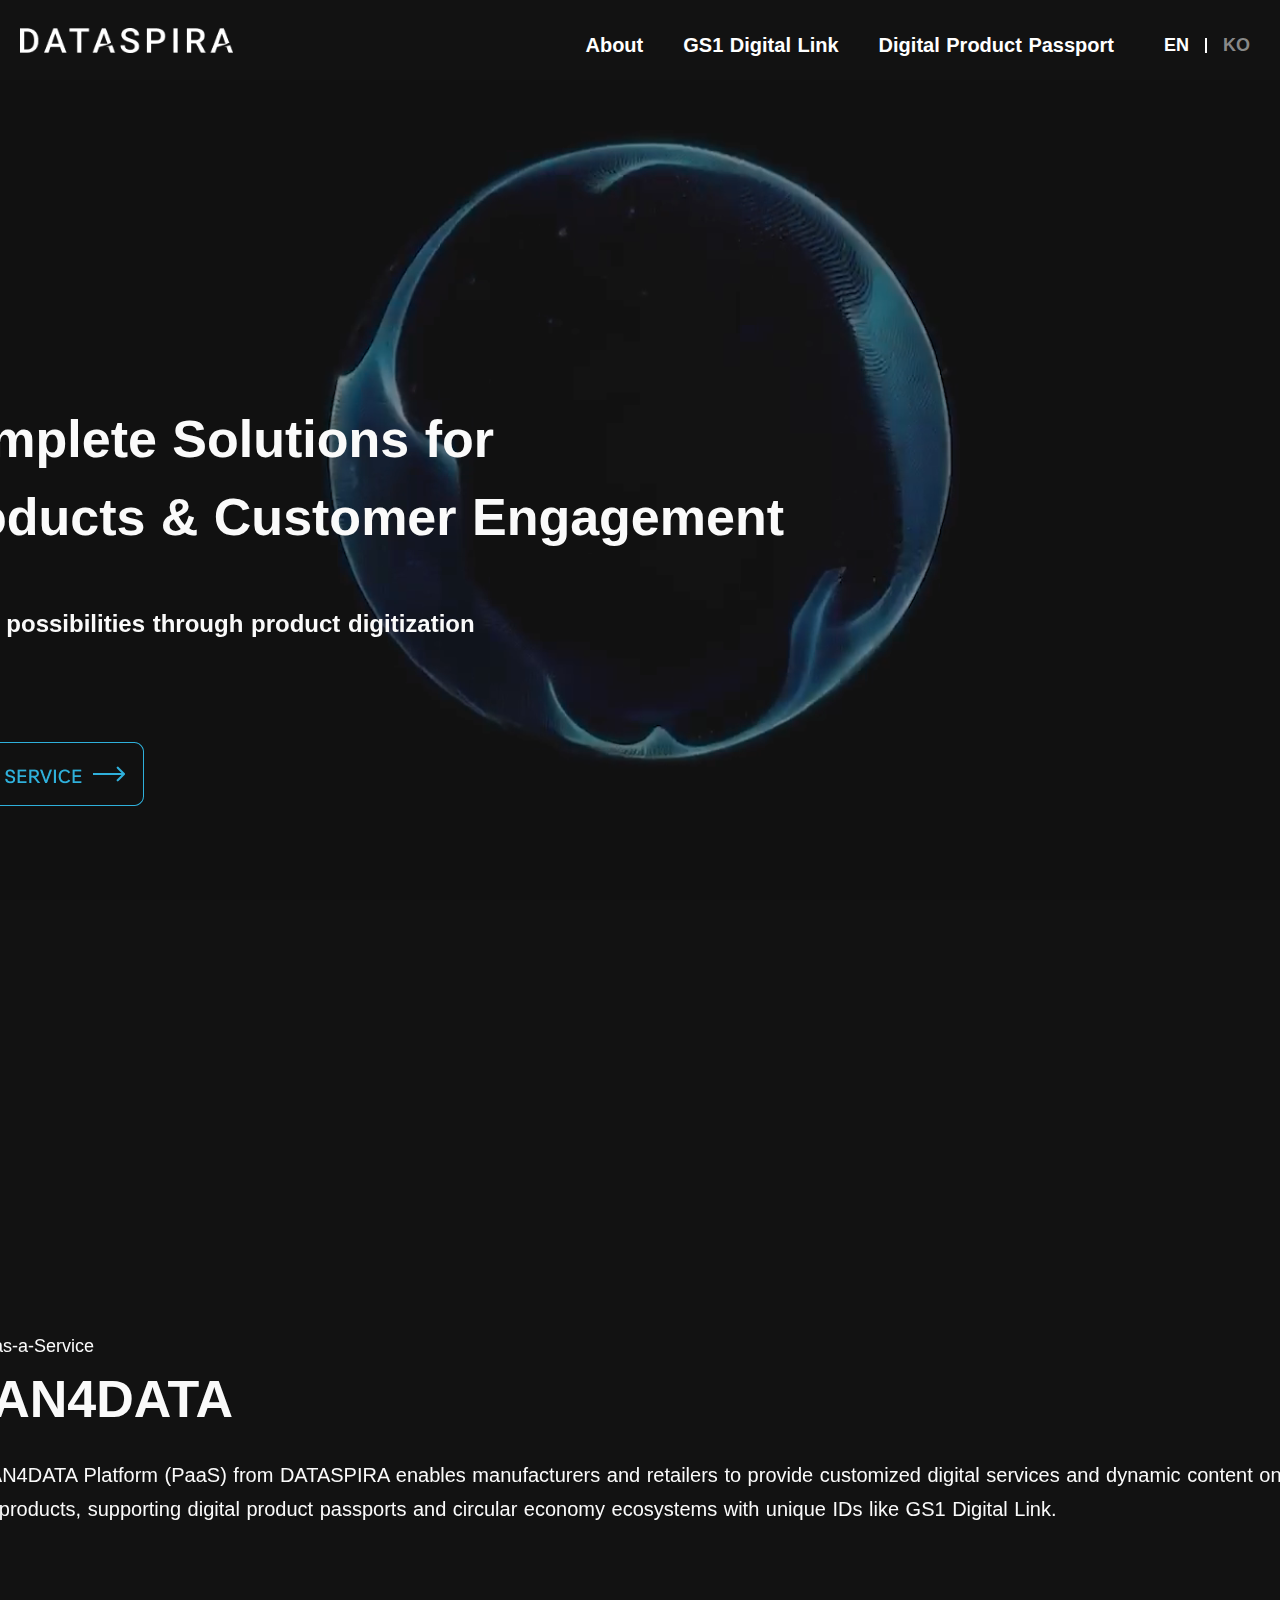
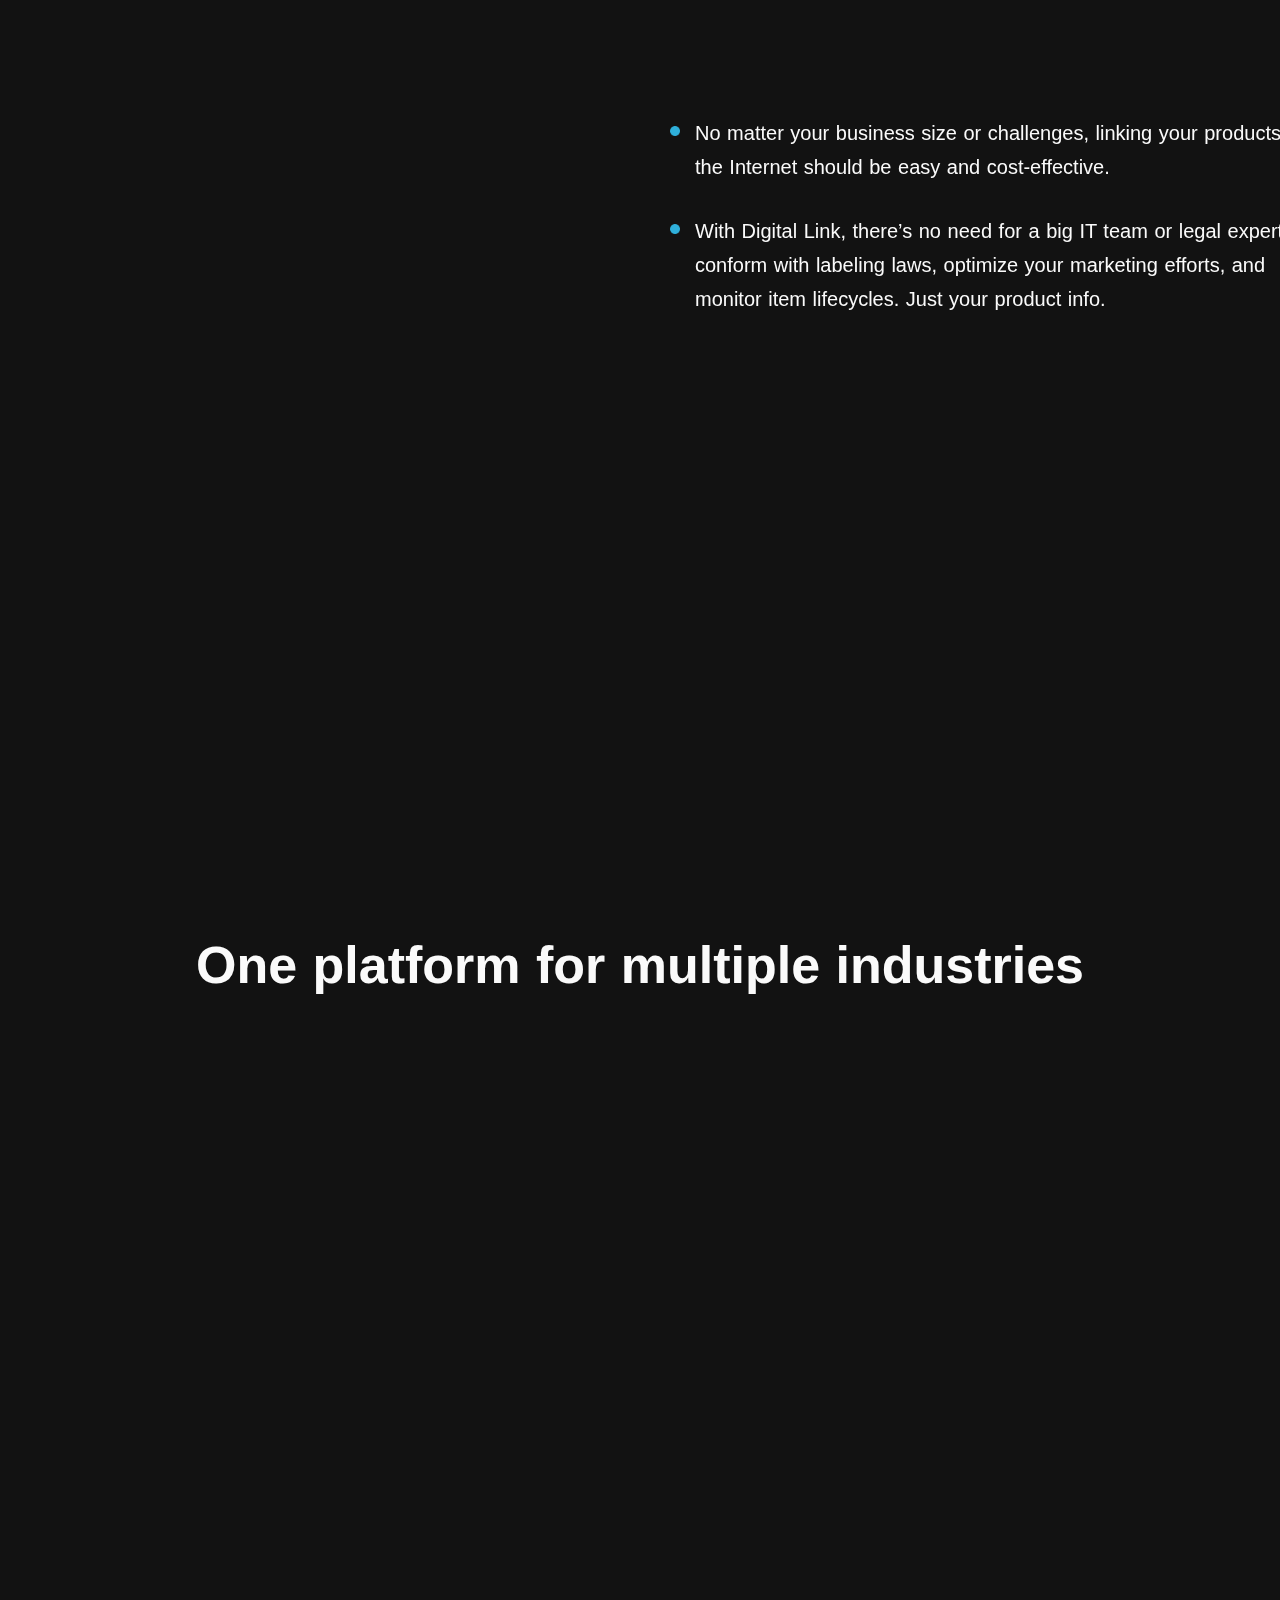
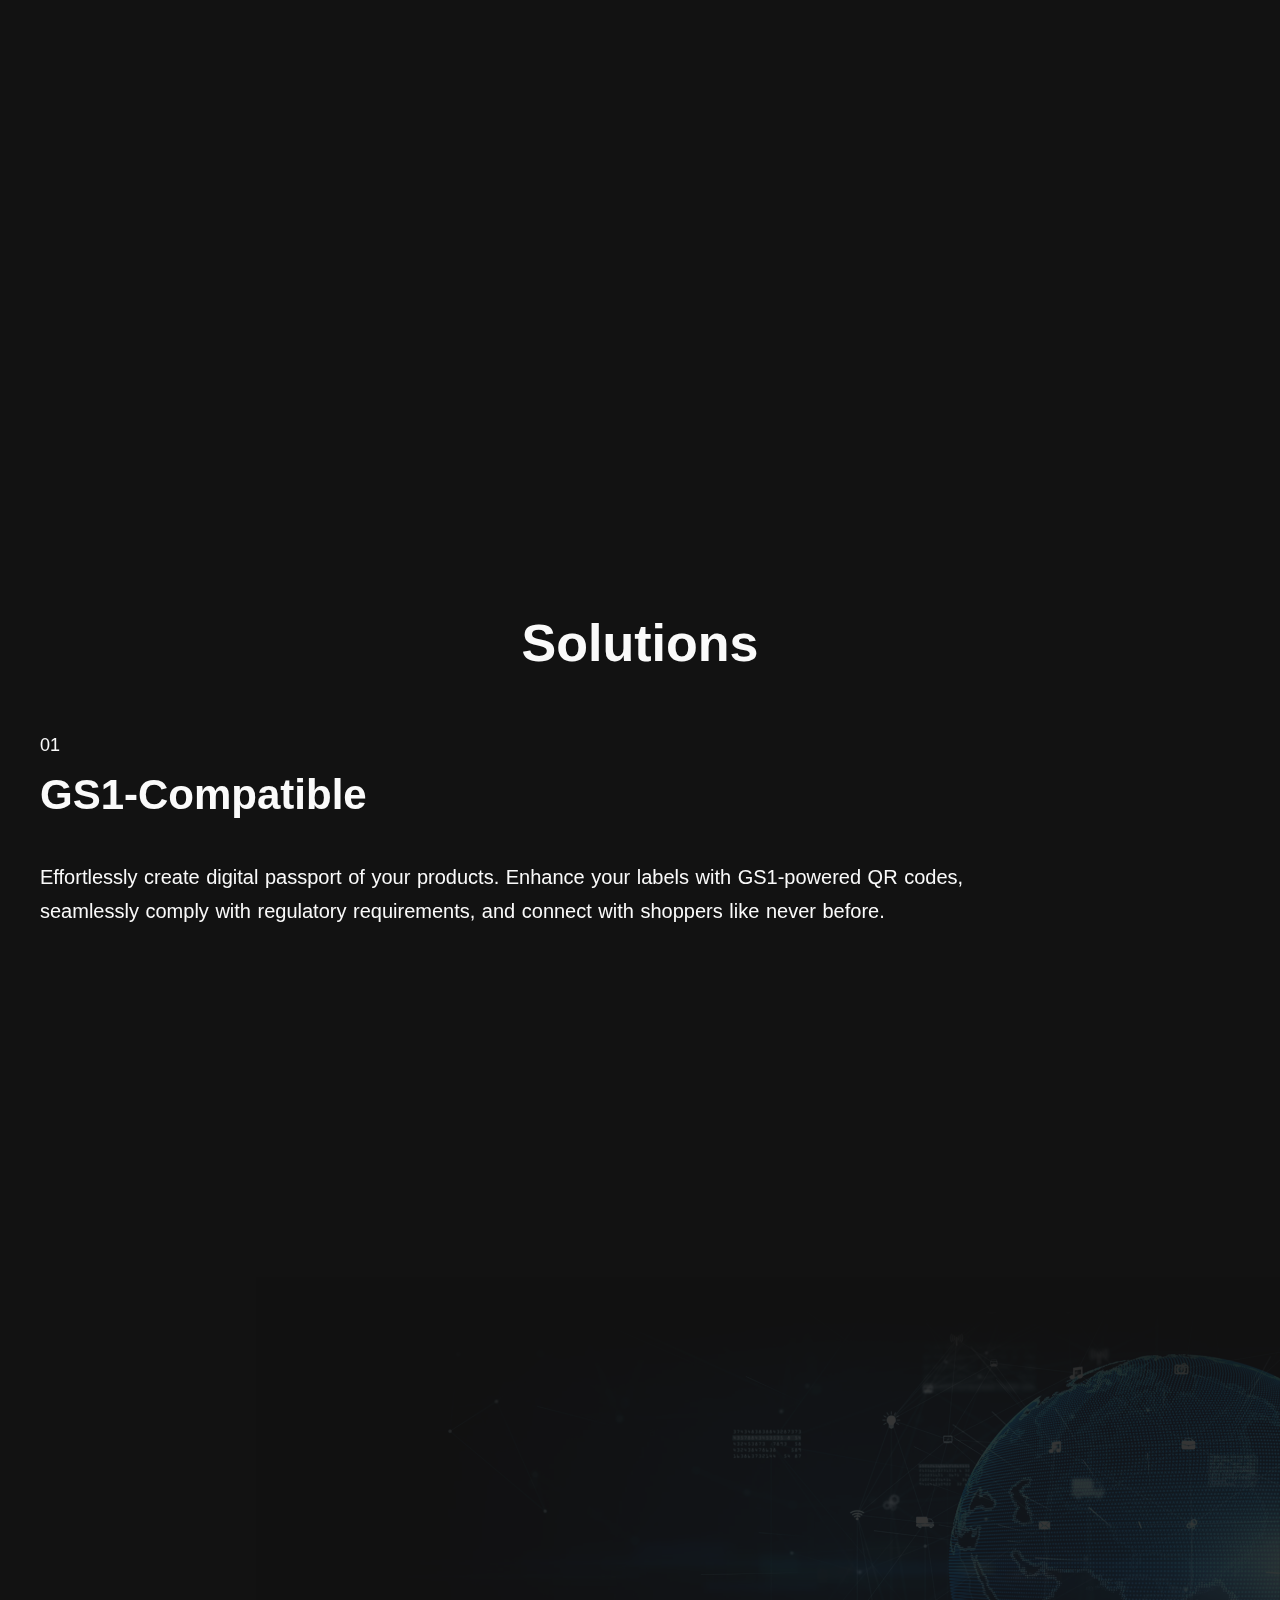
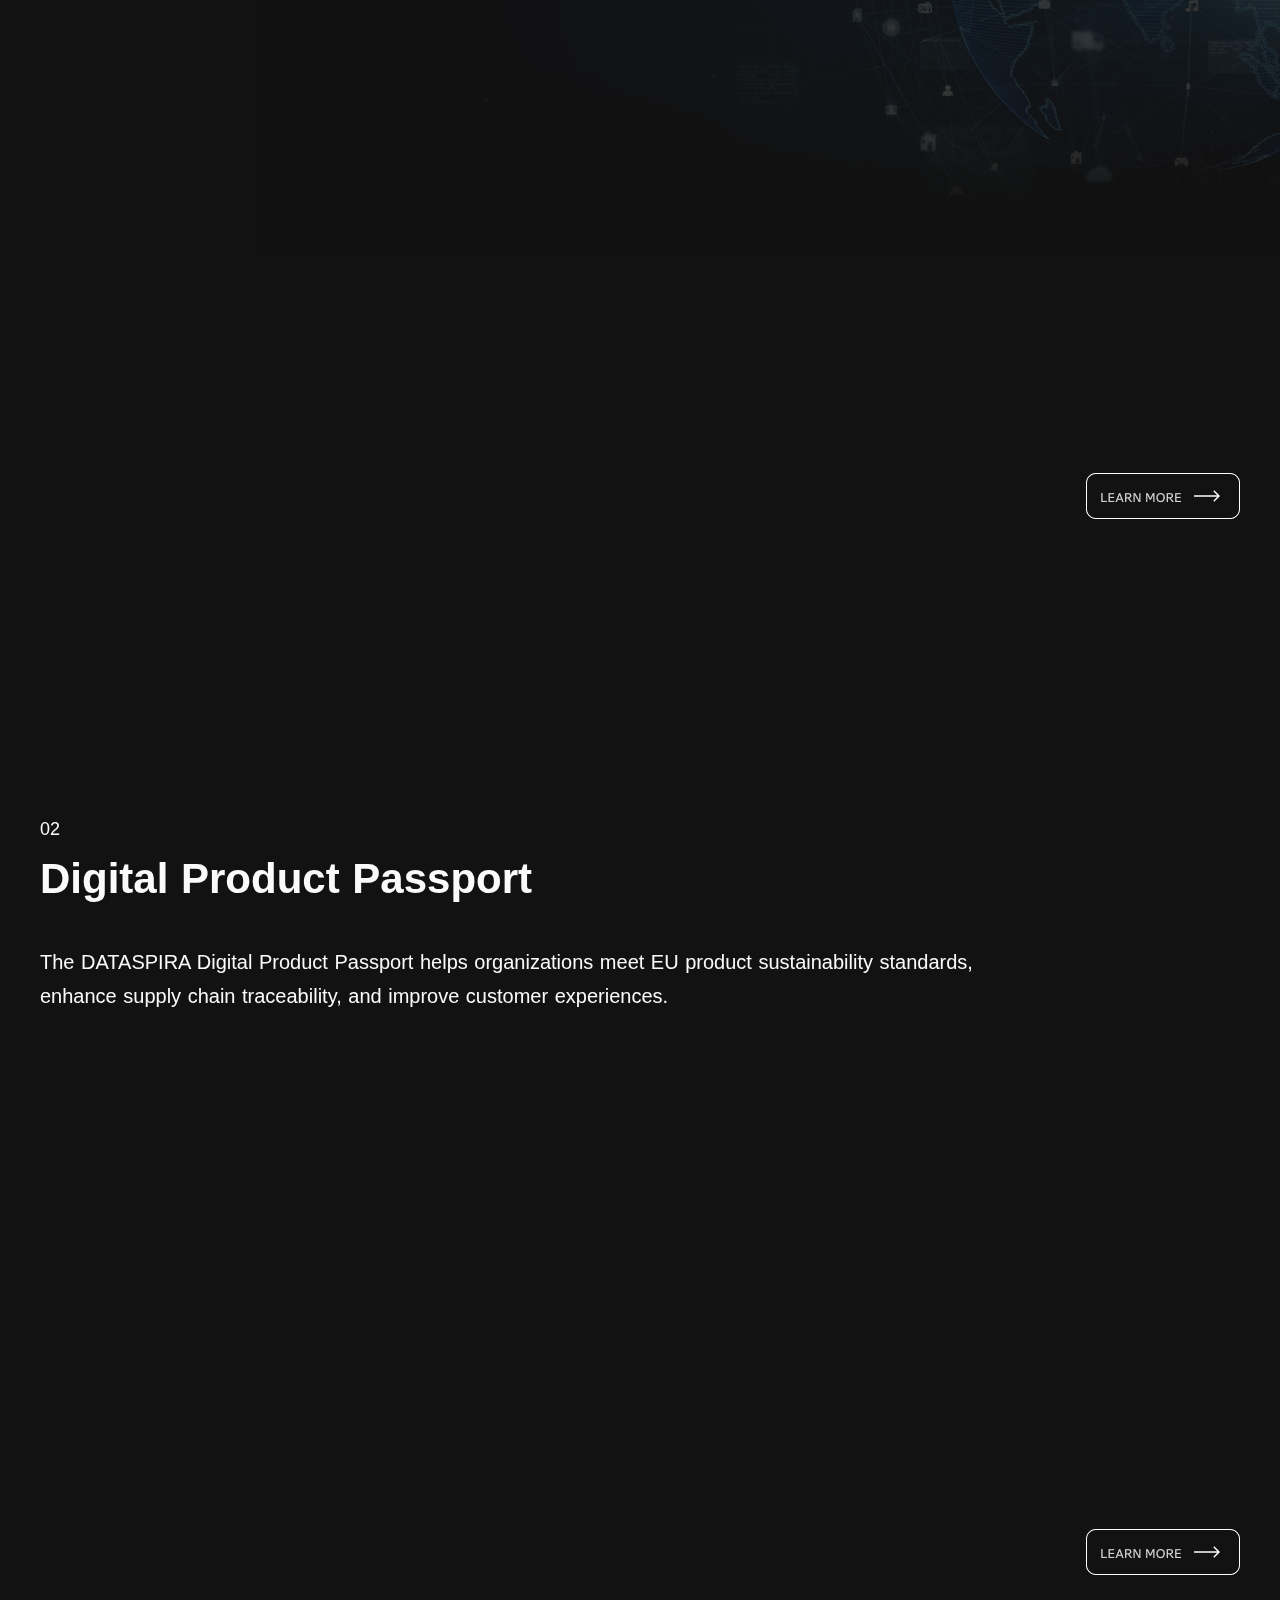
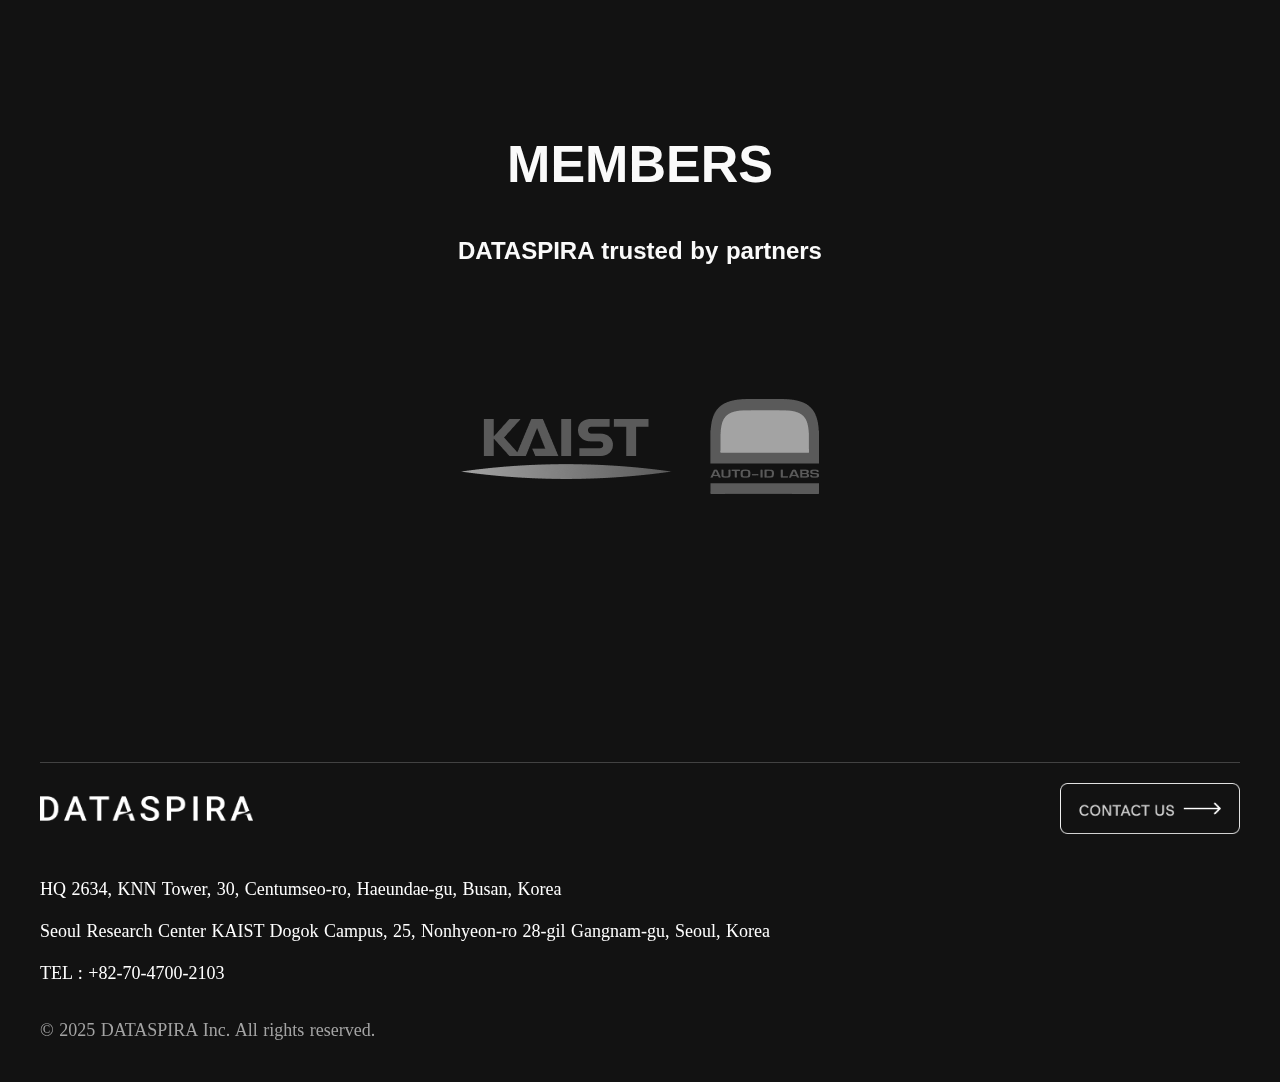
==== commit 59960488: "Fix Learn More buttons" ====
--- a/index.html
+++ b/index.html
@@ -1,1578 +1,250 @@
 <!doctype html>
-<!--[if lt IE 7 ]><html class="ie ie6" lang="en"> <![endif]-->
-<!--[if IE 7 ]><html class="ie ie7" lang="en"> <![endif]-->
-<!--[if IE 8 ]><html class="ie ie8" lang="en"> <![endif]-->
-<!--[if (gte IE 9)|!(IE)]><!-->
 <html lang="en">
 
-
-
-
-	<head>
-
-		<meta charset="utf-8">
-		<meta http-equiv="X-UA-Compatible" content="IE=edge">
-		<meta name="author" content="DSAThemes">	
-		<meta name="description" content="DATASPIRA - GS1 Digital Link & Digital Product Passport">
-		<meta name="keywords" content="GS1, GS1 Digital Link, Digital Product Passport, DPP, QR Code, Barcode, NFC, Sustainable, Traceability">	
-		<meta name="viewport" content="width=device-width, initial-scale=1">
-
-		<!-- ROBOT -->
-		<meta name="ROBOTS" content="NOINDEX, NOFOLLOW">
-				
-  		<!-- SITE TITLE -->
-		<title>DATASPIRA - Cloud SaaS, GS1 Digital Link & Digital Product Passport</title>
-							
-		<!-- FAVICON AND TOUCH ICONS -->
-		<link rel="shortcut icon" href="images/favicon.ico" type="image/x-icon">
-		<link rel="icon" href="images/favicon.ico" type="image/x-icon">
-		<link rel="apple-touch-icon" sizes="152x152" href="images/apple-touch-icon-152x152.png">
-		<link rel="apple-touch-icon" sizes="120x120" href="images/apple-touch-icon-120x120.png">
-		<link rel="apple-touch-icon" sizes="76x76" href="images/apple-touch-icon-76x76.png">
-		<link rel="apple-touch-icon" href="images/apple-touch-icon.png">
-		<link rel="icon" href="images/apple-touch-icon.png" type="image/x-icon">
-
-		<!-- GOOGLE FONTS -->
-		<link href="https://fonts.googleapis.com/css2?family=Rubik:wght@300;400;500;600;700&amp;display=swap" rel="stylesheet">
-		<link href="https://fonts.googleapis.com/css2?family=Plus+Jakarta+Sans:wght@400;500;600;700&amp;display=swap" rel="stylesheet">
-		<link href="https://fonts.googleapis.com/css2?family=Inter:wght@400;500;600;700;800&amp;display=swap" rel="stylesheet">
-		
-		<!-- BOOTSTRAP CSS -->
-		<link href="css/bootstrap.min.css" rel="stylesheet">
-				
-		<!-- FONT ICONS -->
-		<link href="css/flaticon.css" rel="stylesheet">
-
-		<!-- PLUGINS STYLESHEET -->
-		<link href="css/menu.css" rel="stylesheet">	
-		<link id="effect" href="css/dropdown-effects/fade-down.css" media="all" rel="stylesheet">
-		<link href="css/magnific-popup.css" rel="stylesheet">	
-		<link href="css/owl.carousel.min.css" rel="stylesheet">
-		<link href="css/owl.theme.default.min.css" rel="stylesheet">
-		<link href="css/lunar.css" rel="stylesheet">
-
-		<!-- ON SCROLL ANIMATION -->
-		<link href="css/animate.css" rel="stylesheet">
-
-		<!-- TEMPLATE CSS -->
-		<!-- <link href="css/blue-theme.css" rel="stylesheet"> -->
-		<!-- <link href="css/crocus-theme.css" rel="stylesheet"> -->
-		<!-- <link href="css/green-theme.css" rel="stylesheet"> -->
-		<!-- <link href="css/magenta-theme.css" rel="stylesheet"> -->
-		<!-- <link href="css/pink-theme.css" rel="stylesheet"> -->
-		<!-- <link href="css/purple-theme.css" rel="stylesheet"> -->
-		<link href="css/skyblue-theme.css" rel="stylesheet">
-		<!-- <link href="css/red-theme.css" rel="stylesheet"> -->
-		<!-- <link href="css/violet-theme.css" rel="stylesheet"> -->		
-		
-		<!-- RESPONSIVE CSS -->
-		<link href="css/responsive.css" rel="stylesheet">
-
-	</head>
-
-
-
-
-	<body>
-
-
-
-
-		<!-- PRELOADER SPINNER
-		============================================= -->	
-		<div id="loading" class="loading--theme">
-			<div id="loading-center"><span class="loader"></span></div>
-		</div>
-
-
-
-
-		<!-- PAGE CONTENT
-		============================================= -->	
-		<div id="page" class="page font--jakarta">
-
-
-
-
-			<!-- HEADER
-			============================================= -->
-			<header id="header" class="tra-menu navbar-light white-scroll">
-				<div class="header-wrapper">
-
-
-					<!-- MOBILE HEADER -->
-				    <div class="wsmobileheader clearfix">	  	
-				    	<span class="smllogo"><img src="images/dataspira_logo_b_100.png" alt="mobile-logo"></span>
-				    	<a id="wsnavtoggle" class="wsanimated-arrow"><span></span></a>	
-				 	</div>
-
-
-				 	<!-- NAVIGATION MENU -->
-				  	<div class="wsmainfull menu clearfix">
-	    				<div class="wsmainwp clearfix">
-
-
-	    					<!-- HEADER BLACK LOGO -->
-	    					<div class="desktoplogo">
-	    						<a href="index.html" class="logo-black"><img src="images/dataspira_logo_b_100.png" alt="logo"></a>
-	    					</div>
-
-
-	    					<!-- HEADER WHITE LOGO -->
-	    					<div class="desktoplogo">
-	    						<a href="index.html" class="logo-white"><img src="images/dataspira_logo_w_100.png" alt="logo"></a>
-	    					</div>
-
-
-	    					<!-- MAIN MENU -->
-	      					<nav class="wsmenu clearfix">
-	        					<ul class="wsmenu-list nav-theme">
-
-
-								    <!-- SIMPLE NAVIGATION LINK -->
-							    	<li class="nl-simple" aria-haspopup="true"><a href="#gs1dl" class="h-link">GS1 Digital Link</a></li>
-
-
-								    <!-- SIMPLE NAVIGATION LINK -->
-							    	<li class="nl-simple" aria-haspopup="true"><a href="#gs1dpp" class="h-link">Digital Product Passport</a></li>
-
-
-						          	<!-- SIMPLE NAVIGATION LINK -->							    	
-								<li class="nl-simple" aria-haspopup="true"><a href="index_kr.html" class="h-link">KO</a></li>
-							    	<li class="nl-simple" aria-haspopup="true"><a href="index.html" class="h-link">EN</a></li>								 
-
-
-	        					</ul>
-	        				</nav>	<!-- END MAIN MENU -->
-
-
-	    					
-
-
-	    				</div>
-	    			</div>	<!-- END NAVIGATION MENU -->
-
-
-				</div>     <!-- End header-wrapper -->
-			</header>	<!-- END HEADER -->
-
-
-
-
-			<!-- HERO-3
-			============================================= -->	
-			<section id="hero-3" class="bg--fixed hero-section">
-				<div class="container">	
-					<div class="row d-flex align-items-center">
-
-
-						<!-- HERO TEXT -->
-						<div class="col-md-6">
-							<div class="hero-3-txt color--white wow fadeInRight">
-
-								<!-- Title -->
-								<h2 class="s-60 w-700">Your solution for all product and customer engagement needs</h2>
-
-								<!-- Text -->
-								<p class="p-lg">Our SCAN4DATA Platform as a Service, enables manufacturers and retailers to provide context-specific digital services (B2B & B2C) and dynamic content on physical products. The platform facilitates the sustainable implementation of digital product passports and circularity ecosystems with unique IDs, including GS1 Digital Link.
-								</p> 
-
-								
-
-							</div>
-						</div>	<!-- END HERO TEXT -->	
-
-
-						<!-- HERO IMAGE -->
-						<div class="col-md-6">	
-							<div class="hero-3-img wow fadeInLeft">	
-								<img class="img-fluid" src="images/tablet-06.png" alt="hero-image">					
-							</div>
-						</div>	
-						
-
-					</div>    <!-- End row --> 	
-				</div>	   <!-- End container --> 	
-			</section>	<!-- END HERO-3 -->	
-
-
-			<!-- BOX CONTENT
-			============================================= -->
-			<section id="gs1dl" class="pt-100 ws-wrapper content-section">
-				<div class="container">
-					<div class="bc-1-wrapper bg--02 bg--fixed r-16">
-						<div class="section-overlay">
-							<div class="row d-flex align-items-center">
-
-
-								<!-- TEXT BLOCK -->	
-								<div class="col-md-6 order-last order-md-2">
-									<div class="txt-block left-column wow fadeInRight">
-
-										<!-- Section ID -->	
-						 				<span class="section-id">GS1 Digital Link</span>
-
-										<!-- Title -->	
-										<h2 class="s-46 w-700">Product digitization seems a problem? We're the resolver.</h2>
-
-										<!-- List -->	
-										<ul class="simple-list">
-
-											<li class="list-item">
-												<p>No matter your business size or challenges, linking your products to the Internet should be easy and cost-effective.
-												</p>
-											</li>
-
-											<li class="list-item">
-												<p class="mb-0">With Digital Link, there’s no need for a big IT team or legal experts to conform with labeling laws, optimize your marketing efforts, and monitor item lifecycles. Just your product info.
-												</p>
-											</li>
-
-										</ul>
-
-									</div>
-								</div>	<!-- END TEXT BLOCK -->	
-
-
-								<!-- IMAGE BLOCK -->
-								<div class="col-md-6 order-first order-md-2">
-									<div class="img-block right-column wow fadeInLeft">
-										<img class="img-fluid" src="images/img-06.png" alt="content-image">
-									</div>
-								</div>
-
-
-							</div>   <!-- End row -->	
-						</div>    <!-- End section overlay -->	
-					</div>    <!-- End content wrapper -->
-				</div>     <!-- End container -->	
-			</section>	<!-- END BOX CONTENT -->
-
-
-
-			<!-- FEATURES-11
-			============================================= -->
-			<section id="features-11" class="pt-100 features-section division">
-				<div class="container">
-
-
-					<!-- SECTION TITLE -->	
-					<div class="row justify-content-center">	
-						<div class="col-md-10 col-lg-9">
-							<div class="section-title mb-70">
-
-								<!-- Section ID -->	
-						 		<span class="section-id">Endless Possibilities</span>		
-
-								<!-- Title -->	
-								<h2 class="s-50 w-700">Your GS1-compatible solution to create and manage 2D barcodes for all your products</h2>	
-
-								<!-- Text -->	
-								<p class="s-21 color--grey">Create digital twins of your products in a breeze. Enhance your labels with QR codes powered by GS1. Meet regulatory requirements easily and connect with shoppers like never before</p>
-									
-							</div>	
-						</div>
-					</div>
-
-
-					<!-- FEATURES-11 WRAPPER -->
-					<div class="fbox-wrapper">
-						<div class="row row-cols-1 row-cols-md-2 rows-3">
-
-
-							<!-- FEATURE BOX #1 -->
-		 					<div class="col">
-		 						<div class="fbox-11 fb-1 wow fadeInUp">
-
-		 							<!-- Icon -->
-		 							<div class="fbox-ico-wrap">
-		 								<div class="fbox-ico ico-50">
-		 									<div class="shape-ico color--theme">
-
-												<!-- Vector Icon -->
-												<span class="flaticon-qr-code"></span>
-
-												<!-- Shape -->
-												<svg viewBox="0 0 200 200" xmlns="http://www.w3.org/2000/svg">
-												  <path d="M69.8,-23C76.3,-2.7,57.6,25.4,32.9,42.8C8.1,60.3,-22.7,67,-39.1,54.8C-55.5,42.7,-57.5,11.7,-48.6,-11.9C-39.7,-35.5,-19.8,-51.7,5.9,-53.6C31.7,-55.6,63.3,-43.2,69.8,-23Z" transform="translate(100 100)" />
-												</svg>
-
-											</div>
-		 								</div>
-									</div>	<!-- End Icon -->
-
-									<!-- Text -->
-									<div class="fbox-txt">
-										<h6 class="s-22 w-700">GS1 QR codes(NFC, RFID)</h6>
-										<p>A valid GTIN is all you need to make a QR code powered by GS1 with a digital link for your packaging. Point it to a website, a Smart Page with all the regulatory information, or a custom landing page.
-										</p>
-									</div>
-
-		 						</div>
-		 					</div>	<!-- END FEATURE BOX #1 -->	
-
-
-		 					<!-- FEATURE BOX #2 -->
-		 					<div class="col">
-		 						<div class="fbox-11 fb-2 wow fadeInUp">
-
-		 							<!-- Icon -->
-		 							<div class="fbox-ico-wrap">
-		 								<div class="fbox-ico ico-50">
-		 									<div class="shape-ico color--theme">
-
-												<!-- Vector Icon -->
-												<span class="flaticon-idea"></span>
-
-												<!-- Shape -->
-												<svg viewBox="0 0 200 200" xmlns="http://www.w3.org/2000/svg">
-												  <path d="M69.8,-23C76.3,-2.7,57.6,25.4,32.9,42.8C8.1,60.3,-22.7,67,-39.1,54.8C-55.5,42.7,-57.5,11.7,-48.6,-11.9C-39.7,-35.5,-19.8,-51.7,5.9,-53.6C31.7,-55.6,63.3,-43.2,69.8,-23Z" transform="translate(100 100)" />
-												</svg>
-
-											</div>
-		 								</div>
-									</div>	<!-- End Icon -->
-
-									<!-- Text -->
-									<div class="fbox-txt">
-										<h6 class="s-22 w-700">Smart Pages for your products</h6>
-										<p>Smart Pages are automatically populated with mandatory info to meet labeling requirements (including the Product Passport). You can update the details and auto-translate them in all languages.
-										</p>
-									</div>
-
-		 						</div>
-		 					</div>	<!-- END FEATURE BOX #2 -->	
-
-
-		 					<!-- FEATURE BOX #3 -->
-		 					<div class="col">
-		 						<div class="fbox-11 fb-3 wow fadeInUp">
-
-		 							<!-- Icon -->
-		 							<div class="fbox-ico-wrap">
-		 								<div class="fbox-ico ico-50">
-		 									<div class="shape-ico color--theme">
-
-												<!-- Vector Icon -->
-												<span class="flaticon-server"></span>
-
-												<!-- Shape -->
-												<svg viewBox="0 0 200 200" xmlns="http://www.w3.org/2000/svg">
-												  <path d="M69.8,-23C76.3,-2.7,57.6,25.4,32.9,42.8C8.1,60.3,-22.7,67,-39.1,54.8C-55.5,42.7,-57.5,11.7,-48.6,-11.9C-39.7,-35.5,-19.8,-51.7,5.9,-53.6C31.7,-55.6,63.3,-43.2,69.8,-23Z" transform="translate(100 100)" />
-												</svg>
-
-											</div>
-		 								</div>
-									</div>	<!-- End Icon -->
-
-									<!-- Text -->
-									<div class="fbox-txt">
-										<h6 class="s-22 w-700">GS1 digital link resolver</h6>
-										<p>Unlock the full power of the GS1 digital link standard with our GS1-compliant resolver. Serve the right content to the right audience based on their device, location, and many other criteria.
-										</p>
-									</div>
-
-		 						</div>
-		 					</div>	<!-- END FEATURE BOX #3 -->	
-
-
-		 					<!-- FEATURE BOX #4 -->
-		 					<div class="col">
-		 						<div class="fbox-11 fb-4 wow fadeInUp">
-
-		 							<!-- Icon -->
-		 							<div class="fbox-ico-wrap">
-		 								<div class="fbox-ico ico-50">
-		 									<div class="shape-ico color--theme">
-
-												<!-- Vector Icon -->
-												<span class="flaticon-search-engine"></span>
-
-												<!-- Shape -->
-												<svg viewBox="0 0 200 200" xmlns="http://www.w3.org/2000/svg">
-												  <path d="M69.8,-23C76.3,-2.7,57.6,25.4,32.9,42.8C8.1,60.3,-22.7,67,-39.1,54.8C-55.5,42.7,-57.5,11.7,-48.6,-11.9C-39.7,-35.5,-19.8,-51.7,5.9,-53.6C31.7,-55.6,63.3,-43.2,69.8,-23Z" transform="translate(100 100)" />
-												</svg>
-
-											</div>
-		 								</div>
-									</div>	<!-- End Icon -->
-
-									<!-- Text -->
-									<div class="fbox-txt">
-										<h6 class="s-22 w-700">Link types</h6>
-										<p>Link types are at the core of the GS1 digital link standard. They're basically a series of options for info and content about a product (like a menu on a website), and they're available on our platform.
-										</p>
-									</div>
-
-		 						</div>
-		 					</div>	<!-- END FEATURE BOX #4 -->	
-
-
-		 					<!-- FEATURE BOX #5 -->
-		 					<div class="col">
-		 						<div class="fbox-11 fb-5 wow fadeInUp">
-
-									<!-- Icon -->
-		 							<div class="fbox-ico-wrap">
-		 								<div class="fbox-ico ico-50">
-		 									<div class="shape-ico color--theme">
-
-												<!-- Vector Icon -->
-												<span class="flaticon-calendar"></span>
-
-												<!-- Shape -->
-												<svg viewBox="0 0 200 200" xmlns="http://www.w3.org/2000/svg">
-												  <path d="M69.8,-23C76.3,-2.7,57.6,25.4,32.9,42.8C8.1,60.3,-22.7,67,-39.1,54.8C-55.5,42.7,-57.5,11.7,-48.6,-11.9C-39.7,-35.5,-19.8,-51.7,5.9,-53.6C31.7,-55.6,63.3,-43.2,69.8,-23Z" transform="translate(100 100)" />
-												</svg>
-
-											</div>
-		 								</div>
-									</div>	<!-- End Icon -->
-
-									<!-- Text -->
-									<div class="fbox-txt">
-										<h6 class="s-22 w-700">Product qualifiers and attributes</h6>
-										<p>Qualifiers and attributes add depth to your product information, and are key to improving your supply chain traceability: from batch number to dimensions, weight, and expiry date.
-										</p>
-									</div>
-
-		 						</div>
-		 					</div>	<!-- END FEATURE BOX #5 -->	
-
-
-		 					<!-- FEATURE BOX #6 -->
-		 					<div class="col">
-		 						<div class="fbox-11 fb-6 wow fadeInUp">
-
-		 							<!-- Icon -->
-		 							<div class="fbox-ico-wrap">
-		 								<div class="fbox-ico ico-50">
-		 									<div class="shape-ico color--theme">
-
-												<!-- Vector Icon -->
-												<span class="flaticon-analytics"></span>
-
-												<!-- Shape -->
-												<svg viewBox="0 0 200 200" xmlns="http://www.w3.org/2000/svg">
-												  <path d="M69.8,-23C76.3,-2.7,57.6,25.4,32.9,42.8C8.1,60.3,-22.7,67,-39.1,54.8C-55.5,42.7,-57.5,11.7,-48.6,-11.9C-39.7,-35.5,-19.8,-51.7,5.9,-53.6C31.7,-55.6,63.3,-43.2,69.8,-23Z" transform="translate(100 100)" />
-												</svg>
-
-											</div>
-		 								</div>
-									</div>	<!-- End Icon -->
-
-									<!-- Text -->
-									<div class="fbox-txt">
-										<h6 class="s-22 w-700">GS1 QR code analytics</h6>
-										<p>Measure the results of your GS1 QR codes, Smart Pages, and landing pages with real-time traffic monitoring. Tracking can be deactivated when regulations require not to trace visitors.
-										</p>
-									</div>
-
-		 						</div>
-		 					</div>	<!-- END FEATURE BOX #6 -->	
-
-
-						</div>  <!-- End row -->  
-					</div>	<!-- END FEATURES-11 WRAPPER -->
-
-
-				</div>     <!-- End container -->
-			</section>	<!-- END FEATURES-11 -->
-
-
-
-			<!-- TEXT CONTENT
-			============================================= -->
-			<section class="pt-100 ct-02 content-section division">
-				<div class="container">
-
-
-					<!-- SECTION CONTENT (ROW) -->	
-					<div class="row d-flex align-items-center">
-
-
-						<!-- IMAGE BLOCK -->
-						<div class="col-md-6">
-							<div class="img-block left-column wow fadeInRight">
-								<img class="img-fluid" src="images/img-20.png" alt="content-image">
-							</div>
-						</div>
-
-
-						<!-- TEXT BLOCK -->	
-						<div class="col-md-6">
-							<div class="txt-block right-column wow fadeInLeft">
-
-								<!-- Section ID -->	
-						 		<span class="section-id">Linktype, Experience</span>
-
-								<!-- Title -->	
-								<h2 class="s-42 w-700">Easily connect with your consumer</h2>
-
-								<!-- Text 	
-								<p>Sodales tempor sapien quaerat ipsum undo congue laoreet turpis neque auctor turpis 
-									vitae dolor luctus placerat magna and ligula cursus purus vitae purus an ipsum suscipit
-								</p> -->
-
-								<!-- Small Title -->	
-								<h5 class="s-20 w-700">One code - Multi Experiences</h5>
-
-								<!-- List -->	
-								<ul class="simple-list">
-
-									<li class="list-item">
-										<p>A single code on the packaging can be used to not just identify the product but to deliver multiple digital experiences, information & applications. No need to print multiple codes on labels or have business partners slap on multiple barcodes, QR codes and stickers each time there is a new requirement.
-										</p>
-									</li>
-
-								</ul>
-
-								<!-- Small Title -->	
-								<h5 class="s-20 w-700">Increased Customer Loyalty</h5>
-
-								<!-- List -->	
-								<ul class="simple-list">
-
-									<li class="list-item">
-										<p>Limitless information through a single code. Flexibility to start with a default digital experience e.g. consumer information or SmartLabel & then add other business applications and experiences for traceability, supply chain, regulatory requirements, authentication, feedback product recall notifications &more.
-										</p>
-									</li>
-
-								</ul>
-
-							</div>
-						</div>	<!-- END TEXT BLOCK -->	
-
-
-					</div>	<!-- END SECTION CONTENT (ROW) -->	
-
-
-				</div>	   <!-- End container -->
-			</section>	<!-- END TEXT CONTENT -->
-
-
-			<!-- Benefits-3
-			============================================= -->
-			<section id="faqs-3" class="pt-100 faqs-section">				
-				<div class="container">
-
-
-					<!-- SECTION TITLE -->	
-					<div class="row justify-content-center">	
-						<div class="col-md-10 col-lg-9">
-							<div class="section-title mb-80">	
-
-								<!-- Title -->	
-								<h2 class="s-50 w-700">GS1 Digital Link benefits</h2>	
-
-								<!-- Text -->	
-								<p class="s-21 color--grey">enabled by DATASPIRA Resolver</p>
-									
-							</div>	
-						</div>
-					</div>
-
-
-					<!-- FAQs-3 QUESTIONS -->	
-					<div class="faqs-3-questions">
-						<div class="row">
-
-
-							<!-- QUESTIONS HOLDER -->
-							<div class="col-lg-6">
-								<div class="questions-holder">
-
-
-									<!-- QUESTION #1 -->
-									<div class="question mb-35 wow fadeInUp">
-
-										<!-- Question -->
-										<h5 class="s-22 w-700"><span>1.</span> Personalised Consumer Experiences</h5>
-
-										<!-- Answer -->
-										<p class="color--grey">Each GS1 Digital Link can link to multiple product specific experiences and local services automatically, making products a new D2C communication channel
-										</p>
-
-									</div>	
-
-
-									<!-- QUESTION #2 -->					
-									<div class="question mb-35 wow fadeInUp">
-
-										<!-- Question -->
-										<h5 class="s-22 w-700"><span>2.</span> Increased Customer Loyalty</h5>
-
-										<!-- Answer -->
-										<p class="color--grey">A single scan provides consumers all the information they expect and need. This increases trust and loyalty towards your brand
-										</p>
-
-									</div>
-
-
-									<!-- QUESTION #3 -->					
-									<div class="question mb-35 wow fadeInUp">
-
-										<!-- Question -->
-										<h5 class="s-22 w-700"><span>3.</span> Optimised B2B processes</h5>
-
-										<!-- Answer -->
-										<p class="color--grey">With GS1 Digital Link, data and processes between manufacturing, logistics and retail are dynamically linked making innovative digital solutions possible.
-										</p>
-
-									</div>
-
-
-								</div>
-							</div>	<!-- END QUESTIONS HOLDER -->
-
-
-							<!-- QUESTIONS WRAPPER -->
-							<div class="col-lg-6">
-								<div class="questions-holder">
-
-								
-									<!-- QUESTION #4 -->					
-									<div class="question mb-35 wow fadeInUp">
-
-										<!-- Question -->
-										<h5 class="s-22 w-700"><span>4.</span> More packaging space</h5>
-
-										<!-- Answer -->
-										<p class="color--grey">GS1 Digital Link enables you to replace information cluttering up the packaging with a QR code linking to the information online
-										</p>
-
-									</div>
-
-										
-									<!-- QUESTION #5 -->
-									<div class="question mb-35 wow fadeInUp">
-
-										<!-- Question -->
-										<h5 class="s-22 w-700"><span>5.</span> Circular Economy Enabler</h5>
-
-										<!-- Answer -->
-										<p class="color--grey">Generate and/or collect all traceability information about the product, components or ingredients and provide the specific data-sets to the specific user group – B2B2C2B
-										</p>
-
-									</div>
-
-
-									<!-- QUESTION #6 -->
-									<div class="question mb-35 wow fadeInUp">
-
-										<!-- Question -->
-										<h5 class="s-22 w-700"><span>6.</span> GDPR compliant engagement data and analytics</h5>
-
-										<!-- Answer -->
-										<p class="color--grey">Each scan and request produces engagement data providing engagement insights about your products and consumers
-										</p>
-
-									</div>
-
-
-								</div>
-							</div>	<!-- END QUESTIONS HOLDER -->
-
-
-						</div>  <!-- End row -->	
-					</div>	<!-- END Benefits-3 QUESTIONS -->	
-
-
-				</div>	   <!-- End container -->		
-			</section>	<!-- END Benefits-3 -->
-
-
-			<!-- DIVIDER LINE -->
-			<p><br><br></p>
-			<hr class="divider">
-
-
-			<!-- FEATURES-2
-			============================================= -->
-			<section id="features-2" class="pt-100 features-section division">
-				<div class="container">
-
-
-					<!-- SECTION TITLE -->	
-					<div class="row justify-content-center">	
-						<div class="col-md-10 col-lg-9">
-							<div class="section-title mb-80">	
-
-								<!-- Title -->	
-								<h2 class="s-50 w-700">Platform-as-a-Service</h2>	
-
-								<!-- Text -->	
-								<p class="s-21 color--grey">One platform for multiple industries</p>
-									
-							</div>	
-						</div>
-					</div>
-
-
-					<!-- FEATURES-2 WRAPPER -->
-					<div class="fbox-wrapper text-center">
-						<div class="row row-cols-1 row-cols-md-3">
-
-
-							<!-- FEATURE BOX #1 -->
-		 					<div class="col">
-		 						<div class="fbox-2 fb-1 wow fadeInUp">
-
-		 							<!-- Image -->
-									<div class="fbox-img gr--whitesmoke h-175">
-										<img class="img-fluid" src="images/img-28.png" alt="feature-image">
-									</div>
-
-									<!-- Text -->
-									<div class="fbox-txt">
-										<h6 class="s-22 w-700">GS1 Digital Link for FMCG</h6>
-										<p>Connect fast-moving consumer goods (FMCG) to the Internet in a snap. Turn products into branded media, streamline your supply chain and collect real-life data.</p>
-									</div>
-
-		 						</div>
-		 					</div>	<!-- END FEATURE BOX #1 -->	
-
-
-		 					<!-- FEATURE BOX #2 -->
-		 					<div class="col">
-		 						<div class="fbox-2 fb-2 wow fadeInUp">
-
-		 							<!-- Image -->
-									<div class="fbox-img gr--whitesmoke h-175">
-										<img class="img-fluid" src="images/img-29.png" alt="feature-image">
-									</div>
-
-									<!-- Text -->
-									<div class="fbox-txt">
-										<h6 class="s-22 w-700">GS1 Digital Link for Apparel & Textiles</h6>
-										<p>Bring clothing online with digital links for apparel & textiles. Validate items' authenticity efficiently, connect with shoppers directly, and prepare your brand for the EU Digital Product Passport.</p>
-									</div>
-
-		 						</div>
-		 					</div>	<!-- END FEATURE BOX #2 -->		
-
-
-		 					<!-- FEATURE BOX #3 -->
-		 					<div class="col">
-		 						<div class="fbox-2 fb-3 wow fadeInUp">
-
-		 							<!-- Image -->
-									<div class="fbox-img gr--whitesmoke h-175">
-										<img class="img-fluid" src="images/img-30.png" alt="feature-image">
-									</div>
-
-									<!-- Text -->
-									<div class="fbox-txt">
-										<h6 class="s-22 w-700">GS1 Digital Link for Food and Beverage</h6>
-										<p>Explore how digital link for food and beverage transforms the industry, ensuring quality, traceability, and informed choices for consumers.</p>
-									</div>
-
-		 						</div>
-		 					</div>	<!-- END FEATURE BOX #3 -->	
-
-
-						</div>  <!-- End row -->  
-					</div>	<!-- END FEATURES-2 WRAPPER -->
-
-
-				</div>     <!-- End container -->
-			</section>	<!-- END FEATURES-2 -->
-
-
-
-
-			<!-- BOX CONTENT
-			============================================= -->
-			<section id="lnk-2" class="pt-100 ws-wrapper content-section">
-				<div class="container">
-					<div class="bc-5-wrapper bg--04 hidd bg--scroll r-16">
-						<div class="section-overlay">
-
-
-							<!-- SECTION TITLE -->	
-							<div class="row justify-content-center">	
-								<div class="col-md-11 col-lg-9">
-									<div class="section-title wow fadeInUp mb-60">	
-
-										<!-- Title -->	
-										<h2 class="s-50 w-700">The most intuitive and comprehensive user landing page.</h2>
-
-										<!-- Text -->	
-										<p class="p-xl">A single platform to generate GS1 digital links, customize and manage QR codes for product packaging, and create and update product landing pages - all as a team. With a best-in-class user experience.
-										</p>
-											
-									</div>	
-								</div>
-							</div>
-
-
-							<!-- IMAGE BLOCK -->
-							<div class="row justify-content-center">
-								<div class="col">
-									<div class="bc-5-img bc-5-tablet img-block-hidden video-preview wow fadeInUp">
-
-					 					<!-- Play Icon --> 
-										<!-- <a class="video-popup1" href="https://www.youtube.com/embed/SZEflIVnhH8">				
-											<div class="video-btn video-btn-xl bg--theme">	
-												<div class="video-block-wrapper"><span class="flaticon-play-button"></span></div>
-											</div>
-										</a> -->
-
-								 		<!-- Preview Image --> 			
-										<img class="img-fluid" src="images/tablet-07.png" alt="content-image">
-
-									</div>	
-								</div>
-							</div>
-
-
-						</div>   <!-- End section overlay -->	
-					</div>    <!-- End content wrapper -->
-				</div>     <!-- End container -->	
-			</section>	<!-- END BOX CONTENT -->
-
-
-
-			<!-- DIVIDER LINE -->
-			<p><br><br></p>
-			<hr class="divider">
-
-
-			<!-- TEXT CONTENT
-			============================================= -->
-			<section class="py-100 ct-02 content-section division">
-				<div class="container">
-
-
-					<!-- SECTION CONTENT (ROW) -->	
-					<div class="row d-flex align-items-center">
-
-
-						<!-- IMAGE BLOCK -->
-						<div class="col-md-6">
-							<div class="img-block left-column wow fadeInRight">
-								<img class="img-fluid" src="images/img-22.png" alt="content-image">
-							</div>
-						</div>
-
-
-						<!-- TEXT BLOCK -->	
-						<div class="col-md-6">
-							<div class="txt-block right-column wow fadeInLeft">
-
-
-								<!-- Section ID -->	
-						 		<span class="section-id">EU Regulation</span>
-
-								<!-- Title -->	
-								<h2 class="s-46 w-700">What is the EU Digital Product Passport (DPP) under the Sustainable Products Regulation?</h2>
-
-								<!-- Text -->	
-								<p>The European Digital Product Passport is the version of the DPP introduced by the ESPR proposal as the key initiative to promote a circular economy and sustainability throughout Europe.
-								</p>
-
-								<!-- List -->	
-								<ul class="simple-list">
-
-									<li class="list-item">
-										<p>enabling the transition to a circular economy, increasing the efficiency in material and energy consumption, making product life longer, and supporting sustainable production in general
-										</p>
-									</li>
-
-									<li class="list-item">
-										<p class="mb-0">helping businesses of all types implement circular business models that create actual value based on reliable and widely accessible data – i.e., enhanced maintenance and repair services
-										</p>
-									</li>
-
-									<li class="list-item">
-										<p class="mb-0">empowering citizens of the EU to make more conscious purchasing decisions and better evaluate the environmental and social impact of their choices and behaviors
-										</p>
-									</li>
-
-									<li class="list-item">
-										<p class="mb-0">certify products’ compliance with regulations, standards, and all kinds of industry-specific requirements that can be easily verified by authorities, auditors, and consumers
-										</p>
-									</li>
-
-								</ul>
-
-
-							</div>
-						</div>	<!-- END TEXT BLOCK -->	
-
-
-					</div>	<!-- END SECTION CONTENT (ROW) -->	
-
-
-				</div>	   <!-- End container -->
-			</section>	<!-- END TEXT CONTENT -->
-
-
-
-
-
-			<!-- FEATURES-12
-			============================================= -->
-			<section id="gs1dpp" class="shape--bg shape--white-500 pt-100 features-section division">
-				<div class="container">
-					<div class="row d-flex align-items-center">
-
-
-						<!-- TEXT BLOCK -->	
-						<div class="col-md-5">
-							<div class="txt-block left-column wow fadeInRight">
-
-								<!-- Section ID -->	
-						 		<span class="section-id">Platform-as-a-Service for DPPs</span>
-	
-								<!-- Title -->	
-								<h2 class="s-46 w-700">Digital Product Passport</h2>
-
-								<!-- Text -->	
-								<p>The DATASPIRA Digital Product Passport enables organisations to meet EU standards on product sustainability, improve supply chain traceability and enhance the customer experience.
-								</p>
-
-
-								<!-- Small Title -->	
-								<h5 class="s-20 w-700">Improve product circularity, supply chain traceability and the customer experience</h5>
-
-								<!-- List -->	
-								<ul class="simple-list">
-
-									<li class="list-item">
-										<p class="mb-0">More than just a tool for verifying sustainable and responsible manufacturing inline with ESPR legislation and circularity initiatives – Digital Product Passports are a tool for enabling widespread business transformation. DPPs power improved data transparency and asset traceability across entire supply chains and even unlock an entirely new customer experience channel.
-										</p>
-									</li>
-
-								</ul>
-
-								<!-- Link -->	
-								<!-- <div class="txt-block-tra-link mt-25">
-									<a href="#features-5" class="tra-link ico-20 color--theme">
-										The smarter way to work <span class="flaticon-next"></span>
-									</a>
-								</div> -->
-								
-							</div>
-						</div>	<!-- END TEXT BLOCK -->	
-
-						<!-- FEATURES-12 WRAPPER -->
-						<div class="col-md-7">
-							<div class="fbox-12-wrapper wow fadeInLeft">	
-								<div class="row">
-
-
-				 					<div class="col-md-6">
-
-				 						<!-- FEATURE BOX #1 -->
-				 						<div id="fb-12-1" class="fbox-12 bg--white-100 block-shadow r-12 mb-30">
-
-											<!-- Icon -->
-											<div class="fbox-ico ico-50">
-												<div class="shape-ico color--theme">
-
-													<!-- Vector Icon -->
-													<span class="flaticon-layers-1"></span>
-
-													<!-- Shape -->
-													<svg viewBox="0 0 200 200" xmlns="http://www.w3.org/2000/svg">
-													 <path d="M69.8,-23C76.3,-2.7,57.6,25.4,32.9,42.8C8.1,60.3,-22.7,67,-39.1,54.8C-55.5,42.7,-57.5,11.7,-48.6,-11.9C-39.7,-35.5,-19.8,-51.7,5.9,-53.6C31.7,-55.6,63.3,-43.2,69.8,-23Z" transform="translate(100 100)" />
-													</svg>
-
-												</div>
-											</div>	<!-- End Icon -->
-
-											<!-- Text -->
-											<div class="fbox-txt">
-												<h5 class="s-19 w-700">GS1 EPCIS 2.0</h5>
-												<p>Integrate with your product traceability and other business systems for seamless data syncing and DPP creation.</p>
-											</div>
-
-				 						</div>
-
-				 						<!-- FEATURE BOX #2 -->
-				 						<div id="fb-12-2" class="fbox-12 bg--white-100 block-shadow r-12">
-
-											<!-- Icon -->
-											<div class="fbox-ico ico-50">
-												<div class="shape-ico color--theme">
-
-													<!-- Vector Icon -->
-													<span class="flaticon-tutorial"></span>
-
-													<!-- Shape -->
-													<svg viewBox="0 0 200 200" xmlns="http://www.w3.org/2000/svg">
-													  <path d="M69.8,-23C76.3,-2.7,57.6,25.4,32.9,42.8C8.1,60.3,-22.7,67,-39.1,54.8C-55.5,42.7,-57.5,11.7,-48.6,-11.9C-39.7,-35.5,-19.8,-51.7,5.9,-53.6C31.7,-55.6,63.3,-43.2,69.8,-23Z" transform="translate(100 100)" />
-													</svg>
-
-												</div>
-											</div>	<!-- End Icon -->
-
-											<!-- Text -->
-											<div class="fbox-txt">
-												<h5 class="s-19 w-700">Blockchain-Based</h5>
-												<p>Utilise a blockchain-based DPP platform to enable data immutability and greater data security (GS1 EPCIS 2.0 Onchain/Offchain)</p>
-											</div>
-
-				 						</div>
-
-
-				 					</div>
-
-
-				 					<div class="col-md-6">
-
-
-				 						<!-- FEATURE BOX #3 -->
-				 						<div id="fb-12-3" class="fbox-12 bg--white-100 block-shadow r-12 mb-30">
-
-				 							<!-- Icon -->
-											<div class="fbox-ico ico-50">
-												<div class="shape-ico color--theme">
-
-													<!-- Vector Icon -->
-													<span class="flaticon-pay-per-click"></span>
-
-													<!-- Shape -->
-													<svg viewBox="0 0 200 200" xmlns="http://www.w3.org/2000/svg">
-													  <path d="M69.8,-23C76.3,-2.7,57.6,25.4,32.9,42.8C8.1,60.3,-22.7,67,-39.1,54.8C-55.5,42.7,-57.5,11.7,-48.6,-11.9C-39.7,-35.5,-19.8,-51.7,5.9,-53.6C31.7,-55.6,63.3,-43.2,69.8,-23Z" transform="translate(100 100)" />
-													</svg>
-
-												</div>
-											</div>	<!-- End Icon -->
-
-											<!-- Text -->
-											<div class="fbox-txt">
-												<h5 class="s-19 w-700">EU Compliant</h5>
-												<p>Build DPPs that fully comply with the data requirements mandated by the ESPR legislation.</p>
-											</div>
-
-				 						</div>
-
-				 						<!-- FEATURE BOX #4 -->
-				 						<div id="fb-12-4" class="fbox-12 bg--white-100 block-shadow r-12">
-
-											<!-- Icon -->
-											<div class="fbox-ico ico-50">
-												<div class="shape-ico color--theme">
-
-													<!-- Vector Icon -->
-													<span class="flaticon-taxes"></span>
-
-													<!-- Shape -->
-													<svg viewBox="0 0 200 200" xmlns="http://www.w3.org/2000/svg">
-													  <path d="M69.8,-23C76.3,-2.7,57.6,25.4,32.9,42.8C8.1,60.3,-22.7,67,-39.1,54.8C-55.5,42.7,-57.5,11.7,-48.6,-11.9C-39.7,-35.5,-19.8,-51.7,5.9,-53.6C31.7,-55.6,63.3,-43.2,69.8,-23Z" transform="translate(100 100)" />
-													</svg>
-
-												</div>
-											</div>	<!-- End Icon -->
-
-											<!-- Text -->
-											<div class="fbox-txt">
-												<h5 class="s-19 w-700">Customize Rights</h5>
-												<p>Build DPPs with customisable access rights for the various stakeholders within your ecosystem.</p>
-											</div>
-
-				 						</div>
-
-
-				 					</div>
-
-
-				 				</div>
-							</div>	<!-- End row -->
-						</div>	<!-- END FEATURES-12 WRAPPER -->
-
-
-					</div>    <!-- End row -->
-				</div>     <!-- End container -->
-			</section>	<!-- END FEATURES-12 -->
-
-
-			<p><br><br></p>
-
-
-			<!-- TEXT CONTENT
-			============================================= -->
-			<section class="bg--white-400 py-100 ct-04 content-section division">
-				<div class="container">
-
-
-					<!-- SECTION CONTENT (ROW) -->	
-					<div class="row d-flex align-items-center">
-
-
-						<!-- TEXT BLOCK -->	
-			 			<div class="col-md-6 order-last order-md-2">
-			 				<div class="txt-block left-column wow fadeInRight">
-
-
-			 					<!-- CONTENT BOX #1 -->
-								<div class="cbox-2 process-step">
-									
-									<!-- Icon -->
-									<div class="ico-wrap">
-										<div class="cbox-2-ico bg--theme color--white">1</div>
-										<span class="cbox-2-line"></span>
-									</div>
-	
-									<!-- Text -->
-									<div class="cbox-2-txt">
-										<h5 class="s-22 w-700">CAPTURE</h5>
-										<p>Collect, unify and standardize comprehensive product data — from raw materials and certifications to real-time lifecycle events.
-										</p>
-
-										<!-- List -->	
-										<ul class="simple-list">
-
-											<li class="list-item">
-												<p class="mb-0">Capture core product data from existing systems such as PLM, PIM with pre-built integrations and robust APIs
-												</p>
-											</li>
-
-											<li class="list-item">
-												<p class="mb-0">Record every stage of the product lifecycle from raw material to recycling in a comprehensive knowledge graph
-												</p>
-											</li>
-
-											<li class="list-item">
-												<p class="mb-0">Harmonize and standardize data to maintain consistency, detect anomalies and extract actionable insights
-												</p>
-											</li>
-
-										</ul>
-									</div>
-
-								</div>	<!-- END CONTENT BOX #1 -->
-
-
-								<!-- CONTENT BOX #2 -->
-								<div class="cbox-2 process-step">
-									
-									<!-- Icon -->
-									<div class="ico-wrap">
-										<div class="cbox-2-ico bg--theme color--white">2</div>
-										<span class="cbox-2-line"></span>
-									</div>
-	
-									<!-- Text -->
-									<div class="cbox-2-txt">
-										<h5 class="s-22 w-700">CONNECT + SHARE</h5>
-										<p>Connect the physical and digital to embed every item with intelligence
-										</p>
-
-										<!-- List -->	
-										<ul class="simple-list">
-
-											<li class="list-item">
-												<p class="mb-0">Embed products with any data carrier – QR Code, NFC, and more – in any combination
-												</p>
-											</li>
-
-											<li class="list-item">
-												<p class="mb-0">Scan, activate and associate data carriers with the SCAN4DATA Connect App for efficient, enterprise deployment
-
-												</p>
-											</li>
-
-											<li class="list-item">
-												<p class="mb-0">Seamlessly capture, manage and exchange of billions of data points across the lifecycle.
-												</p>
-											</li>
-
-										</ul>
-									</div>
-
-								</div>	<!-- END CONTENT BOX #2 -->
-
-
-								<!-- CONTENT BOX #3 
-								<div class="cbox-2 process-step">
-									
-									
-									<div class="ico-wrap">
-										<div class="cbox-2-ico bg--theme color--white">3</div>
-									</div>
-	
-									
-									<div class="cbox-2-txt">
-										<h5 class="s-22 w-700">Weekly Email Reports</h5>
-										<p class="mb-0">Ligula risus auctor tempus feugiat dolor lacinia nemo purus in 
-											lipsum purus sapien quaerat a primis viverra tellus vitae luctus dolor ipsum n
-											eque ligula quaerat
-										</p>
-									</div>
-									
-								</div>	END CONTENT BOX #3 -->
-
-
-			 				</div>
-					 	</div>	<!-- END TEXT BLOCK -->		
-
-
-						<!-- IMAGE BLOCK -->	
-						<div class="col-md-6 order-first order-md-2">
-							<div class="img-block wow fadeInLeft">
-								<img class="img-fluid" src="images/img-23.png" alt="content-image">
-							</div>	
-						</div>
-
-
-					</div>	<!-- END SECTION CONTENT (ROW) -->	
-
-
-				</div>	   <!-- End container -->
-			</section>	<!-- END TEXT CONTENT -->
-
-
-
-
-			<!-- TEXT CONTENT
-			============================================= -->
-			<section id="lnk-3" class="pt-100 ct-02 content-section division">
-				<div class="container">
-
-
-					<!-- SECTION CONTENT (ROW) -->	
-					<div class="row d-flex align-items-center">
-
-
-						<!-- IMAGE BLOCK -->
-						<div class="col-md-6">
-							<div class="img-block left-column wow fadeInRight">
-								<img class="img-fluid" src="images/img-24.png" alt="content-image">
-							</div>
-						</div>
-
-
-						<!-- TEXT BLOCK -->	
-						<div class="col-md-6">
-							<div class="txt-block right-column wow fadeInLeft">
-
-								<!-- Section ID -->	
-						 		<span class="section-id">Specified priority industries</span>
-
-								<!-- Title -->	
-								<h2 class="s-46 w-700">Key Digital Product Passport timeline dates</h2>
-
-								<!-- List -->	
-								<ul class="simple-list">
-
-									<li class="list-item">
-										<p>11 December 2019 — European Green Deal adopted, with vision to make the EU carbon-neutral by 2050
-										</p>
-									</li>
-
-									<li class="list-item">
-										<p>11 March 2020 — EU Circular Economy Action Plan adopted
-										</p>
-									</li>
-
-									<li class="list-item">
-										<p>30 March 2022 — Proposal for the new Ecodesign for Sustainable Products Regulation (ESPR), published, including outlines for new Digital Product Passport information requirements
-										</p>
-									</li>
-
-									<li class="list-item">
-										<p>5 December 2023 — Provisional agreement between European Parliament and European Council on the ESPR and Digital Product Passport legislation
-										</p>
-									</li>
-
-									<li class="list-item">
-										<p>2023–2027 — Digital Product Passport regulations in process via “delegated acts” to determine DPP requirements for specific product categories, including for:
-										<br>
-										- Information and communications technology (ICT)<br>
-										- Batteries & vehicles<br>
-										- Textiles / Fashion<br>
-										- Plastics<br>
-										- Furniture, Construction and buildings, Chemicals<br>
-										</p>
-									</li>
-
-									<li class="list-item">
-										<p>18 February 2027 — EU Battery Regulation requires Digital Product Passport for specific subcategories of batteries
-										</p>
-									</li>
-
-
-
-
-								</ul>
-
-							</div>
-						</div>	<!-- END TEXT BLOCK -->	
-
-
-					</div>	<!-- END SECTION CONTENT (ROW) -->	
-
-
-				</div>	   <!-- End container -->
-			</section>	<!-- END TEXT CONTENT -->
-
-
-
-
-			<!-- FEATURES-5
-			============================================= -->
-			<section id="features-5" class="pt-100 features-section division">
-				<div class="container">
-
-
-					<!-- SECTION TITLE -->	
-					<div class="row justify-content-center">	
-						<div class="col-md-10 col-lg-9">
-							<div class="section-title mb-80">	
-
-								<!-- Title -->	
-								<h2 class="s-50 w-700">Key industries for the EU Digital Product Passport</h2>	
-
-								<!-- Text -->	
-								<!-- <p class="s-21 color--grey">Ligula risus auctor tempus magna feugiat lacinia.</p> -->
-									
-							</div>	
-						</div>
-					</div>
-
-
-					<!-- FEATURES-5 WRAPPER -->
-					<div class="fbox-wrapper text-center">
-						<div class="row d-flex align-items-center">
-
-
-							<!-- FEATURE BOX #1 -->
-							<div class="col-md-6">
-								<div class="fbox-5 fb-1 gr--smoke r-16 wow fadeInUp">
-
-									<!-- Text -->
-									<div class="fbox-txt order-last order-md-2">
-										<h5 class="s-26 w-700">Battery Passport</h5>
-										<p>According to the EU Battery Regulation Amendment released on July 2023, all electric vehicle batteries and industrial batteries on the EU market with a capacity of over 2 kWh will require a unique Battery Passport to be identified with a QR code.<br><br></p>
-									</div>
-
-		 							<!-- Image -->
-									<div class="fbox-5-img order-first order-md-2">
-										<img class="img-fluid" src="images/img-25.png" alt="feature-image">
-									</div>
-						
-		 						</div>
-		 					</div>	<!-- END FEATURE BOX #1 -->
-
-
-		 					<!-- FEATURE BOX #1 -->
-							<div class="col-md-6">
-								<div class="fbox-5 fb-1 gr--smoke r-16 wow fadeInUp">
-
-									<!-- Text -->
-									<div class="fbox-txt order-last order-md-2">
-										<h5 class="s-26 w-700">EU Digital Product Passport for textiles</h5>
-										<p>An EU Digital Product Passport for apparel and textiles is a tool that provides comprehensive information about a textile product’s environmental sustainability.<br> It goes beyond traditional product labels and includes details such as the product’s composition, origin, footprint, repair, maintenance, and recycling instructions. </p>
-									</div>
-
-		 							<!-- Image -->
-									<div class="fbox-5-img order-first order-md-2">
-										<img class="img-fluid" src="images/img-26.png" alt="feature-image">
-									</div>
-						
-		 						</div>
-		 					</div>	<!-- END FEATURE BOX #1 -->
-
-
-						</div>  <!-- End row -->  
-					</div>	<!-- END FEATURES-5 WRAPPER -->
-
-
-				</div>     <!-- End container -->
-			</section>	<!-- END FEATURES-5 -->
-
-
-
-
-			<!-- BRANDS-1
-			============================================= -->
-			<div id="brands-1" class="pt-80 brands-section">
-				<div class="container">	
-
-
-					<!-- BRANDS TITLE -->
-					<div class="row justify-content-center">	
-						<div class="col-md-10 col-lg-9">
-							<div class="brands-title mb-50">
-								<h5 class="s-19">DATASPIRA trusted by partners</h5>
-							</div>
-						</div>
-					</div>
-
-
-					<!-- BRANDS CAROUSEL -->				
-					<div class="row">
-						<div class="col text-center">	
-							<div class="owl-carousel brands-carousel-6">
-
-												
-								<!-- BRAND LOGO IMAGE -->
-								<div class="brand-logo">
-									<a href="#"><img class="img-fluid" src="images/brand-24.png" alt="brand-logo"></a>
-								</div>
-
-													
-								<!-- BRAND LOGO IMAGE -->
-								<div class="brand-logo">
-									<a href="#"><img class="img-fluid" src="images/brand-25.png" alt="brand-logo"></a>
-								</div>
-
-
-							</div>	
-						</div>
-					</div>  <!-- END BRANDS CAROUSEL -->
-
-
-				</div>	<!-- End container -->
-			</div>	<!-- END BRANDS-1 -->
-
-
-
-
-			<!-- BANNER-13
-			============================================= -->
-			<section id="banner-13" class="pt-100 banner-section">
-				<div class="container">
-
-
-					<!-- BANNER-13 WRAPPER -->
-					<div class="banner-13-wrapper bg--05 bg--scroll r-16 block-shadow">
-						<div class="banner-overlay">
-							<div class="row d-flex align-items-center">
-
-
-								<!-- BANNER-5 TEXT -->
-								<div class="col-md-7">
-									<div class="banner-13-txt color--white">
-
-										<!-- Title -->	
-										<h2 class="s-45 w-700">Getting started with SCAN4DATA today!</h2>
-
-										<!-- Text -->
-										<p class="p-lg">Closed beta expected in October 2024
-										</p>
-
-										<!-- Button -->
-										<a href="#" class="btn r-04 btn--theme hover--tra-white" data-bs-toggle="modal" data-bs-target="#modal-3">Get start - it's free</a>
-
-									</div>
-								</div>	<!-- END BANNER-13 TEXT -->
-
-
-								<!-- BANNER-13 IMAGE -->
-								<div class="col-md-5">
-									<div class="banner-13-img text-center">
-										<img class="img-fluid" src="images/img-27.png" alt="banner-image">
-									</div>	
-								</div>
-
-
-							</div>   <!-- End row -->	
-						</div>   <!-- End banner overlay -->	
-					</div>    <!-- END BANNER-13 WRAPPER -->
-
-
-				</div>     <!-- End container -->	
-			</section>	<!-- END BANNER-13 -->
-
-
-
-			<!-- FOOTER-3
-			============================================= -->
-			<footer id="footer-3" class="pt-100 footer ft-3-ntr">
-				<div class="container">
-
-
-					<!-- FOOTER CONTENT -->
-					<div class="row">
-
-
-						<!-- FOOTER LOGO -->
-						<div class="col-xl-3">
-							<div class="footer-info">
-								<img class="footer-logo" src="images/dataspira_logo_b_100.png" alt="footer-logo">
-							</div>	
-						</div>	
-
-
-					</div>	<!-- END FOOTER CONTENT -->
-
-
-					<hr>	<!-- FOOTER DIVIDER LINE -->
-
-
-					<!-- BOTTOM FOOTER -->
-					<div class="bottom-footer">
-						<div class="row row-cols-1 row-cols-md-2 d-flex align-items-center">
-
-
-							<!-- FOOTER COPYRIGHT -->
-							<div class="col">
-								<div class="footer-copyright">
-									<p class="p-sm">&copy; 2024 DATASPIRA. <span>All Rights Reserved</span></p>
-								</div>
-							</div>
-
-
-						</div>  <!-- End row -->
-					</div>	<!-- END BOTTOM FOOTER -->
-
-
-				</div>     <!-- End container -->	
-			</footer>   <!-- END FOOTER-3 -->
-
-
-
-
-		</div>	<!-- END PAGE CONTENT -->	
-
-
-
-
-		<!-- EXTERNAL SCRIPTS
-		============================================= -->	
-		<script src="js/jquery-3.7.0.min.js"></script>
-		<script src="js/bootstrap.min.js"></script>	
-		<script src="js/modernizr.custom.js"></script>
-		<script src="js/jquery.easing.js"></script>
-		<script src="js/jquery.appear.js"></script>
-		<script src="js/menu.js"></script>
-		<script src="js/owl.carousel.min.js"></script>
-		<script src="js/pricing-toggle.js"></script>
-		<script src="js/jquery.magnific-popup.min.js"></script>
-		<script src="js/request-form.js"></script>	
-		<script src="js/jquery.validate.min.js"></script>
-		<script src="js/jquery.ajaxchimp.min.js"></script>	
-		<script src="js/popper.min.js"></script>
-		<script src="js/lunar.js"></script>
-		<script src="js/wow.js"></script>
-				
-		<!-- Custom Script -->		
-		<script src="js/custom.js"></script>
-
-
-		<!-- Google Analytics: Change UA-XXXXX-X to be your site's ID. Go to http://www.google.com/analytics/ for more information. -->															
-		<!--
-		<script>
-			var _gaq = _gaq || [];
-			_gaq.push(['_setAccount', 'UA-XXXXX-X']);
-			_gaq.push(['_trackPageview']);
-
-			(function() {
-				var ga = document.createElement('script'); ga.type = 'text/javascript'; ga.async = true;
-				ga.src = ('https:' == document.location.protocol ? 'https://ssl' : 'http://www') + '.google-analytics.com/ga.js';
-				var s = document.getElementsByTagName('script')[0]; s.parentNode.insertBefore(ga, s);
-			})();
-		</script>
-		-->	
-
-
-	</body>
-
-
-
+<head>
+    <meta charset="utf-8">
+    <meta http-equiv="X-UA-Compatible" content="IE=edge">
+    <meta name="viewport" content="width=device-width, initial-scale=1">
+    <meta name="viewport" content="width=device-width, initial-scale=1, minimum-scale=0.5, maximum-scale=1">
+
+    <title>DATASPIRA - SCAN4DATA Platform & Digital Product Passport</title>
+
+    <link rel="shortcut icon" href="images/icon/favicon.ico" type="image/x-icon">
+    <link rel="icon" href="images/icon/favicon.ico" type="image/x-icon">
+    <link rel="apple-touch-icon" sizes="152x152" href="images/icon/apple-icon-152x152.png">
+    <link rel="apple-touch-icon" sizes="120x120" href="images/icon/apple-icon-120x120.png">
+    <link rel="apple-touch-icon" sizes="76x76" href="images/icon/apple-icon-76x76.png">
+    <link rel="apple-touch-icon" href="images/icon/apple-icon-60x60.png">
+    <link rel="icon" href="images/icon/apple-icon-60x60.png" type="image/x-icon">
+
+    <link href="css/flaticon.css" rel="stylesheet">
+    <link id="effect" href="css/dropdown-effects/fade-down.css" media="all" rel="stylesheet">
+    <link href="css/owl.carousel.min.css" rel="stylesheet">
+    <link href="css/owl.theme.default.min.css" rel="stylesheet">
+    <link href="css/animate.css" rel="stylesheet">
+    <link rel="stylesheet" href="css/footer.css">
+    <link rel="stylesheet" href="css/nav.css">
+    <link rel="stylesheet" href="css/style.css">
+    <link href="css/responsive.css" rel="stylesheet">
+</head>
+
+<body id="index">
+    <!-- Navigation Bar -->
+    <div id="nav-container"></div>  
+
+    <div class="bg">
+        <div class="bg_video">
+            <video src="images/video.mp4" muted autoplay loop playsinline webkit-playsinline></video>
+        </div>
+    </div>
+
+    <div id="page">
+        <section id="sec01">
+            <div class="sec01_con">
+                <div class="text-container">
+                    <div class="title2">Complete Solutions for</div>
+                    <div class="title2">Products & Customer Engagement</div>
+                    <div class="title5">Infinite possibilities through product digitization</div>
+                </div>
+                <div class="contact">
+                    <img src="images/GO TO SERVICE.png" alt="go to service">
+                </div>
+            </div>
+        </section>
+
+        <section id="sec02">
+            <div class="sec02_con">
+                <div class="text-container_01">
+                    <div class="title1">Platform-as-a-Service</div>
+                    <div class="title2">SCAN4DATA</div>
+                    <div class="title4">The SCAN4DATA Platform (PaaS) from DATASPIRA enables manufacturers and retailers to provide customized digital services and dynamic content on physical products, supporting digital product passports and circular economy ecosystems with unique IDs like GS1 Digital Link.</div>
+                </div>
+
+                <div class="content_container">
+                    <div class="img-container">
+                        <div class="W_UI">
+                            <img src="images/s4d web.png" alt="web">
+                        </div>
+                        <div class="M_UI">
+                            <img src="images/s4d mobile.png" alt="mobile">
+                        </div>
+                    </div>
+
+                    <div class="text-container_02">
+                        <div class="content01">
+                            <img src="images/dot.png" alt="dot">
+                            <div class="title4">No matter your business size or challenges, linking your products to the Internet should be easy and cost-effective.</div>
+                        </div>
+                        <div class="content02">
+                            <img src="images/dot.png" alt="dot">
+                            <div class="title4">With Digital Link, there’s no need for a big IT team or legal experts to conform with labeling laws, optimize your marketing efforts, and monitor item lifecycles. Just your product info.</div>
+                        </div>
+                    </div>
+                </div>
+            </div>
+        </section>
+
+        <section id="sec03">
+            <div class="sec03_con">
+                <div class="text-container_01">
+                    <div class="title2">One platform for multiple industries</div>
+                </div>
+
+                <div class="img-container">
+                    <div class="img-common">
+                        <img src="images/index_sec03_bg.png" alt="bg_box">
+                        <div class="title5">FMCG</div>
+                        <img src="images/FMGC.png" alt="FMGC">
+                        <div class="content1">Connect fast-moving consumer goods (FMCG) to the Internet in a snap. Turn products into branded media, streamline your supply chain and collect real-life data.</div>
+                    </div>
+                    <div class="img-common">
+                        <img src="images/index_sec03_bg.png" alt="bg_box">
+                        <div class="title5">Apparel & Textiles</div>
+                        <img src="images/Apparel & Textiles.png" alt="Apparel&Textiles">
+                        <div class="content1">Take your apparel and textiles online with digital links. Efficiently validate product authenticity, connect directly with shoppers, and prepare your brand for the EU Digital Product Passport.</div>
+                    </div>
+                    <div class="img-common">
+                        <img src="images/index_sec03_bg.png" alt="bg_box">
+                        <div class="title5">Food and Beverage</div>
+                        <img src="images/Food and Beverage.png" alt="Food&Beverage">
+                        <div class="content1">Explore how digital link for food and beverage transforms the industry, ensuring quality, traceability, and informed choices for consumers.</div>
+                    </div>
+                </div>
+            </div>
+        </section>
+
+        <section id="sec04">
+            <div class="bg_gs1">
+                <img src="images/GS1_vsbg.png" alt="bg gs1">
+            </div>
+
+            <div class="sec04_con">
+                <div class="text-container_01">
+                    <div class="title2">Solutions</div>
+                </div>
+
+                <div class="text-container_02">
+                    <div class="title1">01</div>
+                    <div class="title3">GS1-Compatible</div>
+                    <div class="title4">Effortlessly create digital passport of your products. Enhance your labels with GS1-powered QR codes,</div>
+                    <div class="title4">seamlessly comply with regulatory requirements, and connect with shoppers like never before.</div>
+                </div>
+
+                <div class="img-container">
+                    <div class="column-left">
+                        <div class="set-container01">
+                            <img src="images/GS1background.png" alt="bg">
+                            <div class="title5">GS1 QR codes(NFC, RFID)</div>
+                            <div class="content1">A valid GTIN is all you need to generate a GS1-powered QR code with a digital link for your packaging. Simply direct it to a website, a Smart Page containing all the regulatory information, or a custom landing page.</div>
+                        </div>
+                        <div class="set-container02">
+                            <img src="images/GS1background.png" alt="bg">
+                            <div class="title5">Link types</div>
+                            <div class="content1">Link types form the foundation of the GS1 Digital Link standard. They offer a range of options for presenting product information and content much like a website menu and they're readily available on our platform.</div>
+                        </div>
+                        <div class="set-container03">
+                            <img src="images/GS1background.png" alt="bg">
+                            <div class="title5">Product qualifiers and attributes</div>
+                            <div class="content1">Qualifiers and attributes enrich your product information and are essential for enhancing supply chain traceability from batch numbers to dimensions, weight, and expiry dates.</div>
+                        </div>
+                    </div>
+                    <div class="column-right">
+                        <div class="set-container04">
+                            <img src="images/GS1background.png" alt="bg">
+                            <div class="title5">Smart Pages for your products</div>
+                            <div class="content1">Smart Pages are automatically filled with the required information to meet labeling standards (including the Product Passport). You can update the details and have them automatically translated into any language.</div>
+                        </div>
+                        <div class="set-container05">
+                            <img src="images/GS1background.png" alt="bg">
+                            <div class="title5">GS1 digital link resolver</div>
+                            <div class="content1">Unlock the full potential of the GS1 Digital Link standard with our GS1-compliant resolver. Deliver targeted content to your audience based on their device, location, and other criteria.</div>
+                        </div>
+                        <div class="set-container06">
+                            <img src="images/GS1background.png" alt="bg">
+                            <div class="title5">GS1 QR code analytics</div>
+                            <div class="content1">Monitor the performance of your GS1 QR codes, Smart Pages, and landing pages with real-time traffic analytics. Tracking can be disabled when regulations require no visitor tracking.</div>
+                        </div>
+                    </div>
+                </div>
+
+                <div class="learn_more01">
+                    <a href="GS1.html">
+                        <img src="images/LEARN MORE.png" alt="learn more">
+                    </a>
+                </div>
+            </div>
+        </section>
+
+        <section id="sec05">
+            <div class="sec05_con">
+                <div class="text-container">
+                    <div class="title1">02</div>
+                    <div class="title3">Digital Product Passport</div>
+                    <div class="title4">The DATASPIRA Digital Product Passport helps organizations meet EU product sustainability 
+                        standards, enhance supply chain traceability, and improve customer experiences. </div>
+                </div>
+
+                <div class="img-container">
+                    <div class="set-container01">
+                        <img src="images/DDPbackground.png" alt="bg">
+                        <img src="images/GS1 icon.png" alt="GS1 icon">
+                        <div class="title5">GS1 EPCIS 2.0</div>
+                        <div class="content1">Integrate with your product traceability and other business systems for seamless data syncing and DPP creation.</div>
+                    </div>
+                    <div class="set-container02">
+                        <img src="images/DDPbackground.png" alt="bg">
+                        <img src="images/EU compliant icon.png" alt="EU icon">
+                        <div class="title5">EU Compliant</div>
+                        <div class="content1">Build DPPs that fully comply with the data requirements mandated by the ESPR legislation.</div>
+                    </div>
+                    <div class="set-container03">
+                        <img src="images/DDPbackground.png" alt="bg">
+                        <img src="images/blockchain icon.png" alt="blockchain icon">
+                        <div class="title5">Blockchain-Based</div>
+                        <div class="content1">Utilise a blockchain-based DPP platform to enable data immutability and greater data security (GS1 EPCIS 2.0 Onchain/Offchain)</div>
+                    </div>
+                    <div class="set-container04">
+                        <img src="images/DDPbackground.png" alt="bg">
+                        <img src="images/customize rights icon.png" alt="customize icon">
+                        <div class="title5">Customize Rights</div>
+                        <div class="content1">Build DPPs with customisable access rights for the various stakeholders within your ecosystem.</div>
+                    </div>
+                </div>
+
+                <div class="learn_more02">
+                    <a href="DPP.html">
+                        <img src="images/LEARN MORE.png" alt="learn more">
+                    </a>
+                </div>
+            </div>
+        </section>
+
+        <section id="sec06">
+            <div class="sec06_con">
+                <div class="text-container">
+                    <div class="title2">MEMBERS</div>
+                    <div class="title5">DATASPIRA trusted by partners</div>
+                </div>
+
+                <div class="img-container">
+                    <img src="images/kaist rogo.png" alt="kaist auto-id labs">
+                </div>
+            </div>
+        </section>
+
+        <div id="footer-container"></div>
+    </div>
+
+    <script src="js/jquery-3.7.1.min.js"></script>
+    <script src="js/jquery.easing.1.3.min.js"></script>
+    <script src="js/gsap.js"></script>
+    <script src="js/ScrollTrigger.min.js"></script>
+    <script src="js/scrollbar.js"></script>
+    <script src="js/setting.js"></script>
+    <script src="js/ting.js"></script>
+    <script src="js/CE.min.js"></script>
+    <script src="js/main.js"></script>
+    <script src="js/navfooter.js"></script>
+</body>
 
 </html>
--- a/css/footer.css
+++ b/css/footer.css
@@ -0,0 +1,227 @@
+
+footer {
+    width: 100%;
+    max-width: 100%;
+    min-height: 100%;
+    height: auto;
+    display: flex;
+    flex-direction: column;
+    justify-content: center;
+    align-items: center;
+    transform-origin: center center;
+    transition: transform 0.3s ease-out;
+}
+
+#footer-container {
+    align-content: center;
+    align-items: center;
+    flex: none;
+    flex-direction: column;
+    flex-wrap: nowrap;
+    height: 360px;
+    justify-content: center;
+    overflow-x: hidden;
+    overflow-y: hidden;
+    padding: 40px;
+    width: 100%;
+    max-width: 100%;
+}
+
+
+#footer-container::before {
+    content: "";
+    display: block;
+    width: 100%;
+    height: 1px;
+    background-color: #424242;
+}
+
+
+
+
+.footer-content {
+    max-width: 100%;
+    width: 1440px;
+    height: 350px;
+    display: flex;
+    flex-direction: column; 
+    align-items: flex-start;
+    gap: 20px;
+    margin-top: 20px;
+}
+
+.footer-content .main {
+    display: flex;
+    justify-content: space-between;
+    align-items: center;
+    max-width: 100%;
+    width: 1440px;
+}
+
+.footer-content .main .logo img {
+    width: auto; 
+    height: 25px;
+}
+
+.footer-content .main .contact02 {
+    max-width: 100%;
+    width: 180px;
+    margin-top: 0px;
+}
+
+.footer-content .main .contact02 img {
+    max-width: 100%;
+    height: auto; 
+}
+
+
+.footer-content .footer-info >P {
+    display: flex;
+    flex-direction: column;
+    align-items: flex-start; 
+    text-align: left;
+    gap: 10px;
+    font-family: Pretendard;
+    font-size: 18px;
+    font-weight: 400;
+    margin-top: 15px;
+}
+
+.footer-content .copyright {
+    color: #A3A3A3;
+    font-family: Pretendard;
+    font-size: 18px;
+    font-weight: 400;
+    text-align: center;
+    margin-top: 10px;
+}
+
+
+
+
+
+
+
+
+@media (max-width: 1024px) {
+    footer {
+        padding: 20px 20px;
+    }
+    #footer-container {
+        height: 400px;
+    }
+    
+    .footer-content {
+        padding: 30px 0px 30px 0px;
+        align-items: flex-start;
+        text-align: center;
+    }
+    .footer-content .main {
+        display: flex;
+        justify-content: space-between;
+        align-items: center;
+        max-width: 100%;
+        width: 1024px;
+        height: 55px;
+    }
+    .footer-content .footer-info > p {
+        font-size: 16px;
+    }
+    .footer-content .copyright {
+        font-size: 14px;
+    }
+    .contact02 {
+        position: static;
+        transform: none;
+    }
+}
+
+
+@media (max-width: 768px) {
+    footer {
+        padding: 20px 20px;
+    }
+    #footer-container {
+        height: 400px;
+    }
+    
+    .footer-content {
+
+        height: 400px;
+    }
+    .footer-content .main .logo img {
+        width: 150px;
+        height: auto;
+    }
+    
+
+    .footer-content .footer-info > p {
+        font-size: 14px;
+    }
+    .footer-content .copyright {
+        font-size: 12px;
+    }
+    .contact02 {
+        position: static;
+        transform: none;
+        margin-top: 0px;
+    }
+    .footer-content .main .contact02 img {
+        max-width: 80%;
+        height: auto; 
+    }
+}
+
+
+
+
+@media (max-width: 480px) {
+
+    footer {
+        padding: 20px 20px;
+    }
+    #footer-container {
+        height: 340px;
+    }
+    
+    .footer-content {
+        max-width: 100%;
+        width: 480px;
+        align-items: center; 
+        text-align: center;
+        height: 350px;
+
+        padding: 0px 0px 0px 0px;
+    }
+    .footer-content .main {
+        display: flex;
+        justify-content: space-between;
+        align-items: center;
+        width: 100%;
+        max-width: 480px;
+    }
+    .footer-content .main .logo img {
+        width: 100px;
+        height: auto;
+    }
+    
+
+    .footer-content .footer-info > p {
+        font-size: 12px;
+    }
+    .footer-content .copyright {
+        font-size: 10px;
+    }
+    .footer-content .main .contact02 {
+        display: flex; 
+        justify-content: flex-end; 
+        align-items: center;
+        max-width: 50%;
+        text-align: right;
+    }
+    .footer-content .main .contact02 img {
+        max-width: 60%;
+        height: auto; 
+    }
+
+}
--- a/css/nav.css
+++ b/css/nav.css
@@ -0,0 +1,204 @@
+
+
+#nav-container {
+    position: absolute;
+    top: 0;
+    left: 50%;
+    transform: translateX(-50%);
+    width: 100%;
+    max-width: 1440px;
+    z-index: 1000;
+}
+
+.navbar {
+    display: flex;
+    justify-content: space-between;
+    align-items: center;
+    width: 100%;
+    height: 80px;
+    padding: 20px 0px;
+    background-color: #121212;
+    color: white;
+}
+
+.navbar-brand {
+    display: flex;
+    align-items: center;
+}
+.navbar-brand img{
+    height: 25px;
+}
+.menu {
+    display: flex;
+    justify-content: center;
+    gap: 40px;
+    align-items: right;
+    font-size: 20px;
+    font-weight: 700;
+    padding-top: 10px;
+}
+
+
+.language-selector {
+    display: flex;
+    align-items: center;
+    justify-content: center;
+    gap: 6px; 
+}
+
+.lang-btn {
+    text-decoration: none;
+    color: #888; 
+    font-size: 18px;
+    font-weight: bold;
+    padding: 0px 10px;
+    cursor: pointer;
+    transition: color 0.3s ease;
+}
+
+.lang-btn.active {
+    color: #FFF;
+    font-size: 18px;
+}
+
+.divider {
+    width: 2px;
+    height: 15px;
+    background-color: #FFF; 
+}
+
+
+.hamburger {
+    display: none;
+    cursor: pointer;
+    font-size: 35px;
+    user-select: none;
+}
+
+.mobile-only {
+    display: none;
+}
+
+
+
+
+
+
+@media (max-width: 1024px) {
+
+    #nav-container {
+        max-width: 1024px; 
+        height: 100px;
+    }
+    .navbar {
+    width: 100%;
+    height: 80px;
+    padding: 20px 40px;
+    }
+
+    .hamburger {
+        display: block;
+        font-size: 35px;
+        cursor: pointer;
+        position: relative;
+        user-select: none;
+        z-index: 100;
+    }
+
+
+    .menu {
+        position: absolute;
+        top: 60px; 
+        right: 0; 
+        width: 250px; 
+        background-color: #121212;
+        flex-direction: column;
+        align-items: flex-start;
+        gap: 15px;
+        padding: 20px;
+        border-radius: 8px;
+        box-shadow: 0px 8px 16px rgba(0, 0, 0, 0.2);
+        opacity: 0;
+        transform: translateY(-10px);
+        transition: opacity 0.3s ease, transform 0.3s ease;
+    }
+
+    .menu.show {
+        opacity: 1;
+        transform: translateY(0);
+    }
+
+    .dropdown-content {
+        right: 0;
+        left: auto; 
+        top: 100%; 
+        transform: translateX(0); 
+    }
+
+
+
+    .menu a {
+        font-size: 18px;
+        padding: 10px;
+        display: block;
+        text-align: left;
+        width: 100%;
+    }
+
+    .menu a[href="index.html#sec02"] { 
+        display: none;
+    }
+
+
+    .dropdown {
+        display: none;
+    }
+
+    .mobile-only {
+        display: block; 
+    }
+}
+
+
+
+
+
+@media (max-width: 768px) {
+    #nav-container {
+        max-width: 768px;
+        height: 80px;
+    }
+    .navbar {
+        width: 100%;
+        height: 60px;
+        
+    }
+
+}
+
+
+@media (max-width: 480px) {
+    #nav-container {
+        height: 60px;
+        max-width: 480px;
+    }
+    .navbar {
+        width: 100%;
+        height: 100%;
+        padding: 10px 20px;
+    }
+
+    .navbar-brand img{
+        height: 20px;
+        width: auto;
+    }
+
+    .hamburger {
+        font-size: 25px;
+    }
+
+    .navbar-brand img{
+        height: 20px;
+        width: auto;
+    }
+}
--- a/css/style.css
+++ b/css/style.css
@@ -0,0 +1,744 @@
+body {
+    font-family: 'KoreanFont', sans-serif;
+}
+
+/* 영문 전용 폰트 */
+.en-text {
+    font-family: 'Synthese', sans-serif;
+}
+
+/* 한글 전용 폰트 */
+.ko-text {
+    font-family: 'KoreanFont', sans-serif;
+}
+
+/* 자동으로 한글과 영어를 구분 적용 */
+@font-face {
+    font-family: 'AutoFont';
+    src: local('Pretendard'), local('Synthese'), sans-serif;
+    unicode-range: U+AC00-D7A3, U+1100-11FF; /* 한글 영역 */
+}
+
+@font-face {
+    font-family: 'AutoFont';
+    src: local('Synthese'), local('Pretendard'), sans-serif;
+    unicode-range: U+0020-007F, U+00A0-00FF; /* 영어 및 일부 특수 문자 */
+}
+
+
+
+
+* {
+    margin: 0;
+    padding: 0;
+    box-sizing: border-box;
+}
+
+
+a, abbr, address, article, aside, audio, b, blockquote, body, button, canvas, caption, cite, code, dd, del, details, dfn, div, dl, dt, em, fieldset, figcaption, figure, footer, form, h1, h2, h3, h4, h5, h6, header, hgroup, html, i, iframe, img, input, ins, kbd, label, legend, li, main, mark, menu, nav, object, ol, p, pre, q, samp, section, select, small, span, strong, sub, summary, sup, table, tbody, td, textarea, tfoot, th, thead, time, tr, ul, var, video {
+    border: 0;
+    font-family: 'AutoFont', sans-serif;
+    line-height: 1.5;
+    list-style: none;
+    margin: 0;
+    padding: 0;
+    text-decoration: none;
+    -webkit-font-smoothing: antialiased;
+    -webkit-backface-visibility: hidden;
+    box-sizing: border-box;
+    color: #ffffff;
+    transition: .3s cubic-bezier(.4,.4,0,1);
+    word-spacing: 1px;
+}
+
+table {
+    border-collapse: collapse;
+    border-spacing: 0;
+}
+
+html {
+    -webkit-font-smoothing: antialiased;
+    -webkit-user-select: none;
+    -moz-user-select: none;
+    user-select: none;
+    -webkit-touch-callout: none;
+    background-color: #121212 !important;
+    color: #FAFAFA;
+}
+
+
+body {
+    width: 100%;
+    min-height: 100%;
+    display: block;
+    flex-direction: column;
+    align-items: center;
+    justify-content: flex-start;
+    overflow-x: hidden;
+    box-sizing: border-box;
+    margin: 0 auto;
+}
+
+
+
+.bg {
+    position: absolute;
+    top: 0;
+    left: 0;
+    width: 100%;
+    height: 100%;
+    z-index: -2;
+}
+
+.bg_video {
+    position: absolute;
+    width: 100%;
+    height: 100%;
+    overflow: hidden;
+    display: flex;
+    justify-content: center;
+    align-items: center;
+    z-index: -1;
+}
+
+.bg_video video {
+    width: 100%;
+    height: 100%;
+    object-fit: cover;
+    pointer-events: none;
+}
+
+
+
+
+
+#page {
+    width: 100%;
+    min-height: 100%;
+    flex-grow: 1;
+    padding-top: 80px;
+    display: flex;
+    flex-direction: column;
+    justify-content: space-between;
+}
+
+
+
+.title1, .title2, .title3, .title4, .title5 {
+    font-family: 'Synthese', 'KoreanFont', sans-serif;
+    text-transform: none;
+    color: #FAFAFA;
+}
+.en-text {
+    font-family: 'Synthese', sans-serif;
+}
+
+.ko-text {
+    font-family: 'KoreanFont', sans-serif;
+}
+
+.title1 {
+    font-size: 18px;
+    font-weight: 400;
+    line-height: 1.5;
+    z-index: 3;
+}
+
+.title2 {
+    font-size: 52px;
+    font-weight: 700;
+    line-height: 1.5;
+    z-index: 3;
+}
+
+.title3 {
+    font-size: 42px;
+    font-weight: 700;
+    line-height: 1.7;
+    z-index: 3;
+}
+
+.title4 {
+    font-size: 20px;
+    font-weight: 400;
+    line-height: 1.7;
+    z-index: 3;
+}
+
+.title5 {
+    font-size: 24px;
+    font-weight: 600;
+    line-height: 1.5;
+    z-index: 3;
+}
+
+
+.content1 {
+    font-size: 18px;
+    font-weight: 400;
+    line-height: 1.5;
+    z-index: 3;
+}
+
+.Content2 {
+    font-size: 18px;
+    font-weight: 400;
+    line-height: 1.5;
+    z-index: 3;
+}
+
+
+.text-container {
+    display: flex;
+    flex-direction: column;
+    text-align: left;
+    z-index: 3;
+    max-width: 80%;
+    transition: font-size 0.3s ease-out;
+}
+
+
+
+section {
+    width: 100%;
+    min-height: 100%;
+    height: auto;
+    display: flex;
+    flex-direction: column;
+    justify-content: center;
+    align-items: center;
+    transform-origin: center center;
+    transition: transform 0.3s ease-out;
+}
+
+
+
+
+#sec01 {
+    align-content: center;
+    align-items: center;
+    flex: none;
+    flex-direction: column;
+    flex-wrap: nowrap;
+    height: auto;
+    justify-content: flex-start;
+    overflow-x: hidden;
+    overflow-y: hidden;
+    padding: 320px 40px 320px 40px;
+    width: 100%;
+    max-width: 100%;
+}
+
+#sec01 .sec01_con .text-container {
+    text-align: left;
+    z-index: 2;
+
+    align-content: flex-end;
+    align-items: flex-start;
+    flex: none;
+    flex-direction: column;
+    justify-content: left;
+    padding: 0px;
+    width: 1440px;
+    max-width: 100%;
+}
+
+#sec01 .sec01_con .text-container .title5{
+    margin-top: 50px;
+}
+
+#sec01 .sec01_con .contact {
+    width: 1440px;
+    flex: none;
+    height: auto;
+    letter-spacing: -0.05em;
+    margin: 100px 0px 0px 0px;
+    width: auto;
+    max-width: 100%;
+    justify-content: flex-end;
+}
+
+
+
+
+
+
+
+#sec02 {
+    align-content: center;
+    align-items: center;
+    flex: none;
+    flex-direction: column;
+    flex-wrap: nowrap;
+    height: auto;
+    justify-content: flex-start;
+    overflow-x: hidden;
+    overflow-y: hidden;
+    padding: 200px 40px 200px 40px;
+    width: 100%;
+    max-width: 100%;
+}
+
+
+#sec02 .sec02_con .text-container_01{
+    text-align: left;
+    z-index: 2;
+    align-content: flex-end;
+    align-items: flex-start;
+    flex: none;
+    flex-direction: column;
+    justify-content: left;
+    padding: 0px;
+    width: 1440px;
+    max-width: 100%;
+}
+#sec02 .sec02_con .title2 {
+    margin-bottom: 20px;
+}
+
+
+#sec02 .sec02_con .content_container {
+    display: flex;
+    justify-content: space-between;
+    align-items: center;
+    gap: 50px;
+    width: 1440px;
+    max-width: 100%;
+    padding: 60px 40px 80px 0px;
+}
+
+#sec02 .sec02_con .content_container .img-container{
+    display: flex;
+    flex-direction: column;
+    align-items: center;
+    max-width: 100%;
+    width: 700px;
+}
+
+#sec02 .sec02_con .content_container .img-container .W_UI img,
+#sec02 .sec02_con .content_container .img-container .M_UI img {
+    max-width: 100%;
+    height: auto;
+    display: block;
+}
+#sec02 .sec02_con .content_container .img-container .W_UI {
+    position: absolute;
+    z-index: 1;
+}
+#sec02 .sec02_con .content_container .img-container .M_UI {
+    z-index: 2;
+    transform: translateX(8vw) translateY(8vh); 
+}
+
+
+
+#sec02 .sec02_con .content_container .text-container_02 {
+    width: 40%;
+    width: 650px;
+    max-width: 100%;
+    text-align: left;
+}
+#sec02 .sec02_con .content_container .text-container_02 .content01 {
+    margin-bottom: 30px;
+}
+#sec02 .sec02_con .content_container .text-container_02 .content01,
+#sec02 .sec02_con .content_container .text-container_02 .content02 {
+    display: flex; 
+    align-items: center;
+    gap: 15px;
+    align-items: flex-start;
+}
+#sec02 .sec02_con .content_container .text-container_02 .content01 img,
+#sec02 .sec02_con .content_container .text-container_02 .content02 img {
+    width: 10px; 
+    height: auto;
+    margin-top: 10px;
+}
+
+
+
+
+#sec03 {
+    align-content: center;
+    align-items: center;
+    flex: none;
+    flex-direction: column;
+    flex-wrap: nowrap;
+    height: auto;
+    justify-content: center;
+    overflow-x: hidden;
+    overflow-y: hidden;
+    padding: 200px 40px 200px 40px;
+    width: 100%;
+    max-width: 100%;
+}
+
+
+#sec03 .sec03_con {
+    display: flex;
+    flex-direction: column;
+    justify-content: center;
+    align-items: center;
+    gap: 100px;
+}
+
+#sec03 .sec03_con .text-container_01 .title {
+    max-width: 100%;
+    width: 1440px;
+    text-align: center;
+}
+
+#sec03 .sec03_con .img-container{
+    max-width: 100%;
+    width: 1440px;
+    display: flex;
+    gap: 40px;
+    justify-content: center;
+    align-items: center;
+}
+#sec03 .sec03_con .img-container .img-common {
+    position: relative;
+    width: 450px;
+    height: 700px;
+    display: flex;
+    flex-direction: column; 
+    justify-content: center; 
+    align-items: center;
+    text-align: center;
+    overflow: hidden;
+}
+
+#sec03 .sec03_con .img-container .img-common img:first-child {
+    position: absolute;
+    width: 100%;
+    height: 100%;
+    object-fit: cover;
+    z-index: 2;
+}
+
+#sec03 .sec03_con .img-container .img-common:nth-child(2) .content01 {
+    margin-top: 30px; 
+}
+
+#sec03 .sec03_con .img-container .img-common img:nth-child(3) {
+    width: 80%;
+    height: auto;
+    margin: 40px 0 30px 0;
+    z-index: 3;
+}
+
+#sec03 .sec03_con .img-container .img-common .content1 {
+    max-width: 90%;
+    z-index: 3;
+    margin: 0 20px;
+}
+
+
+
+
+
+
+
+#sec04 {
+    align-content: center;
+    align-items: center;
+    flex: none;
+    flex-direction: column;
+    flex-wrap: nowrap;
+    height: auto;
+    justify-content: center;
+    overflow-x: hidden;
+    overflow-y: hidden;
+    padding: 200px 40px 200px 40px;
+    width: 100%;
+    max-width: 100%;
+}
+
+.bg_gs1 {
+    position: absolute;
+    width: 80%;
+    right: 0;
+    height: auto;
+    overflow: hidden;
+    display: flex;
+    align-items: right;
+    z-index: -1;
+    opacity: 0.3;
+}
+
+.bg_gs1 img {
+    width: 100%;
+    height: 100%;
+    pointer-events: none;
+    margin-top: 400px;
+}
+
+
+#sec04 .sec04_con {
+    max-width: 100%;
+    width: 1440px;
+    min-height: auto;
+    display: grid;
+    grid-template-columns: 1fr 2fr;
+    grid-template-rows: auto auto auto;
+    grid-template-areas:
+        "title title"
+        "text text"
+        "img img"
+        ". button";
+    gap: 50px;
+}
+
+#sec04 .sec04_con .text-container_01 {
+    grid-area: title;
+    text-align: center;
+}
+
+#sec04 .sec04_con .text-container_02 {
+    grid-area: text;
+    text-align: left;
+    justify-self: start; 
+}
+
+#sec04 .sec04_con .title3 {
+    margin-bottom: 30px;
+}
+
+#sec04 .sec04_con .img-container {
+    grid-area: img;
+    display: flex;
+    justify-content: flex-start;
+    align-items: flex-start;
+    gap: 40px;
+}
+
+#sec04 .sec04_con .img-container .column-left, 
+#sec04 .sec04_con .img-container.column-right {
+    display: flex;
+    justify-content: center;
+    flex-direction: column;
+    align-items: center;
+    gap: 50px;
+}
+.column-right {
+    margin-top: 150px;
+    display: flex;
+    flex-direction: column;
+    gap: 50px;
+}
+.set-container01, .set-container02, .set-container03,
+.set-container04, .set-container05, .set-container06 {
+    position: relative;
+    display: flex;
+    flex-direction: column;
+    align-items: center; 
+    justify-content: center;
+    padding: 20px;
+    width: 400px;
+    min-height: 265px;
+    text-align: center;
+    border-radius: 20px;
+    overflow: hidden;
+}
+.set-container01 img, .set-container02 img, .set-container03 img,
+.set-container04 img, .set-container05 img, .set-container06 img {
+    position: absolute;
+    width: 100%;
+    height: 100%;
+    object-fit: cover;
+    z-index: 1;
+}
+
+#sec04 .sec04_con .img-container .title5 {
+    position: relative;
+    color: #2FB0DB;
+    margin-bottom: 20px;
+    z-index: 2;
+}
+
+#sec04 .sec04_con .img-container .content1 {
+    position: relative;
+    z-index: 2;
+}
+
+.learn_more01 {
+    grid-area: button;
+    justify-self: end;
+}
+
+
+
+
+
+#sec05 {
+    align-content: center;
+    align-items: center;
+    flex: none;
+    flex-direction: column;
+    flex-wrap: nowrap;
+    height: auto;
+    justify-content: flex-start;
+    overflow-x: hidden;
+    overflow-y: hidden;
+    padding: 40px 40px 40px 40px;
+    width: 100%;
+    max-width: 100%;
+}
+#sec05 .sec05_con {
+    max-width: 100%;
+    width: 1440px;
+    min-height: auto;
+    display: grid;
+    grid-template-columns: 2fr 1fr;
+    grid-template-rows: auto auto auto;
+    grid-template-areas:
+        "text text"
+        "img img"
+        ". button";
+    gap: 30px;
+}
+
+#sec05 .sec05_con .text-container {
+    grid-area: text;
+    text-align: left;
+    max-width: 80%;
+    justify-self: start;
+    margin: 50px 0;
+}
+
+#sec05 .sec05_con .title3 {
+    margin-bottom: 30px;
+}
+
+#sec05 .sec05_con .img-container {
+    grid-area: img;
+    display: flex;
+    flex-wrap: nowrap;
+    align-items: flex-start;
+    gap: 50px;
+    justify-self: left;
+    opacity: 0;
+    transform: translateX(300px);
+}
+
+#sec05 .sec05_con .set-container01,
+#sec05 .sec05_con .set-container02,
+#sec05 .sec05_con .set-container03,
+#sec05 .sec05_con .set-container04 {
+    display: flex;
+    align-items: flex-start;
+    justify-content: flex-start; 
+    flex-direction: column;
+    padding: 20px;
+    width: 370px;
+    min-height: 400px;
+    border-radius: 20px;
+    overflow: hidden;
+}
+
+#sec05 .sec05_con .set-container01 img:first-child,
+#sec05 .sec05_con .set-container02 img:first-child,
+#sec05 .sec05_con .set-container03 img:first-child,
+#sec05 .sec05_con .set-container04 img:first-child {
+    position: absolute;
+    max-width: 100%;
+    min-height: 100%;
+    top: 0;
+    left: 0;
+    z-index: 1;
+}
+
+#sec05 .sec05_con .set-container01 img:nth-child(2),
+#sec05 .sec05_con .set-container02 img:nth-child(2),
+#sec05 .sec05_con .set-container03 img:nth-child(2),
+#sec05 .sec05_con .set-container04 img:nth-child(2) {
+    max-width: 134px;
+    min-height: auto;
+    position: relative;
+    z-index: 2;
+    margin: 30px 0 30px 10px;
+}
+
+#sec05 .sec05_con .set-container01 img:nth-child(2){
+    max-width: 203px;
+    min-height: 135px;
+}
+
+#sec05 .sec05_con [class^="set-container"] .title5 {
+    position: relative;
+    z-index: 2;
+    margin-bottom: 10px;
+    margin: 0px 10px;
+}
+
+#sec05 .sec05_con [class^="set-container"] .content1 {
+    position: relative;
+    z-index: 2;
+    font-size: 16px;
+    font-weight: 400;
+    line-height: 1.5;
+    text-align: left;
+    margin: 20px 10px;
+}
+
+#sec05 .sec05_con .learn_more02 {
+    grid-area: button;
+    justify-self: end;
+}
+
+
+
+
+
+
+#sec06 {
+    align-content: center;
+    align-items: center;
+    flex: none;
+    flex-direction: column;
+    flex-wrap: nowrap;
+    height: auto;
+    justify-content: center;
+    overflow-x: hidden;
+    overflow-y: hidden;
+    padding: 100px 40px 200px 40px;
+    width: 100%;
+    max-width: 100%;
+    min-height: 60%;
+}
+
+#sec06 .text-container {
+    max-width: 100%;
+    width: 1440px;
+    height: 150px;
+    display: flex;
+    flex-direction: column;
+    align-items: center;
+    justify-content: center;
+    text-align: center;
+    margin-bottom: 100px;
+}
+
+#sec06 .text-container .title2 {
+    margin-bottom: 30px;
+}
+
+/* 🔹 이미지 컨테이너 */
+#sec06 .img-container {
+    display: flex;
+    justify-content: center;
+    align-items: center;
+    height: 150px;
+}
+
+#sec06 .img-container img {
+    max-width: 100%;
+    min-height: auto;
+}
+
+
+
+
+
+
+
--- a/css/responsive.css
+++ b/css/responsive.css
@@ -1,9315 +1,806 @@
 
 
 
-
-/*
-  Template Name: Martex - Software, App, SaaS & Startup Landing Pages Pack
-  Theme URL: https://themeforest.net/user/dsathemes
-  Description: Martex - Software, App, SaaS & Startup Landing Pages Pack
-  Author: DSAThemes
-  Author URL: https://themeforest.net/user/dsathemes
-  Version: 1.0.0
-  Website: www.dsathemes.com
-  Tags: Responsive, HTML5, DSAThemes, Landing, Software, Mobile App, SaaS, Startup, Creative, Digital Produc
-*/
-
-
-
-
-/* ------------------------------------------------------------------------ */
-/* ------------------------------------------------------------------------ */
-/* ------------------------------------------------------------------------ */
-
-@media (min-width: 1400px) {
-
-
-}
-
-
-
-
-/* ------------------------------------------------------------------------ */
-/* ------------------------------------------------------------------------ */
-/* ------------------------------------------------------------------------ */
-
-@media (min-width: 1200px) {
-
-  /*------------------------------------------*/
-  /*  BASE
-  /*------------------------------------------*/
-
-  html { font-size: 115.6%; } 
-
-  /* Button */
-  .btn { padding: 0.8rem 1.7rem; }
-  .btn.ico-30.ico-left { padding: 0.286rem 0; }
-  .btns-group .btn.ico-30.ico-left { padding: 0.286rem 0.5rem; }
-  .btn.ico-20 [class*="flaticon-"]:before, .btn.ico-20 [class*="flaticon-"]:after { top: 3px; }
-
-  /* Watch Video Link  */
-  .watch-video-link { width: 2.8rem; height: 2.8rem; }
-  .watch-video-link span[class^="flaticon-"]:before, 
-  .watch-video-link span[class^="flaticon-"]:after { font-size: 1.75rem; line-height: 2.8rem!important; }
-
-  /*------------------------------------------*/
-  /*  NAVIGATION MENU    
-  /*------------------------------------------*/
-
-  /* Nav Link */
-  .wsmenu > .wsmenu-list > li > a { font-size: 0.9375rem; }
-
-  /* Button */
-  .wsmenu > .wsmenu-list > li a.btn { font-size: 0.9rem; line-height: 28px; padding: 4px 22px 6px; margin: 14px 5px 0; }
-  .wsmenu > .wsmenu-list > li a.btn.reg-btn { padding: 4px 20px 6px; }
-
-  /* SubMenu, HalfMenu, MegaMenu */
-  .wsmenu > .wsmenu-list > li > ul.sub-menu > li > a, 
-  .wsmenu > .wsmenu-list > li > .wsmegamenu.w-75 ul.link-list > li > a,
-  .wsmenu > .wsmenu-list > li > .wsmegamenu.halfmenu ul.link-list > li > a { font-size: 0.9rem; }
-
-  .wsmenu > .wsmenu-list > li > .wsmegamenu .title, .wsmenu > .wsmenu-list > li > .wsmegamenu.halfmenu .title { font-size: 0.8rem; }
-
-  /* Icons Menu */
-  .icons-menu-txt span { font-size: 0.825rem; } 
-
-
-}
-
-
-
-
-/* ------------------------------------------------------------------------ */
-/* ------------------------------------------------------------------------ */
-/* ------------------------------------------------------------------------ */
-
-@media (min-width: 992px) and (max-width: 1199.95px) {
-
-  /*------------------------------------------*/
-  /*  BASE
-  /*------------------------------------------*/
-
-  .py-5 { padding-top: 0; padding-bottom: 0; }
-  .py-10 { padding-top: 5px; padding-bottom: 5px; }
-  .py-15 { padding-top: 10px; padding-bottom: 10px; }
-  .py-20 { padding-top: 15px; padding-bottom: 15px; }
-  .py-30 { padding-top: 25px; padding-bottom: 25px; }
-  .py-40 { padding-top: 30px; padding-bottom: 30px; }
-  .py-50 { padding-top: 40px; padding-bottom: 40px; }
-  .py-60 { padding-top: 50px; padding-bottom: 50px; }
-  .py-70 { padding-top: 60px; padding-bottom: 60px; }
-  .py-80 { padding-top: 60px; padding-bottom: 60px; }
-  .py-90 { padding-top: 70px; padding-bottom: 70px; }
-  .py-100 { padding-top: 80px; padding-bottom: 80px; }
-
-  .pt-30 { padding-top: 20px; }
-  .pt-40 { padding-top: 30px; }
-  .pt-50 { padding-top: 40px; }
-  .pt-60 { padding-top: 40px; }
-  .pt-70 { padding-top: 60px; }
-  .pt-80 { padding-top: 60px; }
-  .pt-90 { padding-top: 70px; }
-  .pt-100 { padding-top: 80px; }
-
-  .pb-30 { padding-bottom: 20px; }
-  .pb-40 { padding-bottom: 30px; }
-  .pb-50 { padding-bottom: 40px; }
-  .pb-60 { padding-bottom: 50px; }
-  .pb-70 { padding-bottom: 60px; }
-  .pb-80 { padding-bottom: 60px; }
-  .pb-90 { padding-bottom: 70px; }
-  .pb-100 { padding-bottom: 80px; }
-
-  .mt-40 { margin-top: 30px; }
-  .mt-45 { margin-top: 35px; }
-  .mt-50 { margin-top: 45px; }
-  .mt-55 { margin-top: 40px; }
-  .mt-60 { margin-top: 50px; }
-  .mt-65 { margin-top: 55px; }
-  .mt-70 { margin-top: 60px; }
-  .mt-75 { margin-top: 65px; }
-  .mt-80 { margin-top: 60px; }
-  .mt-85 { margin-top: 65px; }
-  .mt-90 { margin-top: 70px; }
-  .mt-95 { margin-top: 75px; }
-  .mt-100 { margin-top: 80px; }
-
-  .mb-40 { margin-bottom: 30px; }
-  .mb-45 { margin-bottom: 35px; }
-  .mb-50 { margin-bottom: 40px; }
-  .mb-50 { margin-bottom: 45px; }
-  .mb-60 { margin-bottom: 50px; }
-  .mb-65 { margin-bottom: 55px; }
-  .mb-70 { margin-bottom: 60px; }
-  .mb-75 { margin-bottom: 65px; }
-  .mb-80 { margin-bottom: 60px; }
-  .mb-85 { margin-bottom: 65px; }
-  .mb-90 { margin-bottom: 70px; }
-  .mb-95 { margin-bottom: 75px; }
-  .mb-100 { margin-bottom: 80px; }
-
-  /* Backgroud Shape */
-  .shape--02:after { width: 140%; height: 82%; top: 12%; left: -20%; }
-  .shape--03:after { height: 127%; top: -70px; }
-  .shape--04:after { height: 84%; top: 8%; }
-  .shape--05:after { height: 85%; }
-
-  /* Font Size */
-  .s-15 { font-size: 0.9375rem; }  /* 15px */
-  .s-16 { font-size: 1rem; }       /* 16px */
-  .s-17 { font-size: 1.0625rem; }  /* 17px */
-  .s-18 { font-size: 1.125rem; }   /* 18px */
-  .s-19 { font-size: 1.125rem; }   /* 18px */
-  .s-20 { font-size: 1.18755rem; } /* 19px */
-  .s-21, .s-22 { font-size: 1.25rem; }  /* 20px */
-  .s-23 { font-size: 1.3125rem; }  /* 21px */
-  .s-24 { font-size: 1.375rem; }   /* 22px */  
-  .s-26 { font-size: 1.5rem; }     /* 24px */
-  .s-28 { font-size: 1.625rem; }   /* 26px */
-  .s-30 { font-size: 1.75rem; }    /* 28px */
-  .s-32 { font-size: 1.875rem; }   /* 30px */
-  .s-34 { font-size: 2rem; }       /* 32px */
-  .s-36 { font-size: 2.125rem; }   /* 34px */
-  .s-38 { font-size: 2.25rem; }    /* 36px */
-  .s-40 { font-size: 2.3125rem; }  /* 37px */
-  .s-42 { font-size: 2.4375rem; }  /* 39px */  
-  .s-43 { font-size: 2.5rem; }     /* 40px */   
-  .s-44 { font-size: 2.5rem; }     /* 40px */
-  .s-45 { font-size: 2.5625rem; }  /* 41px */
-  .s-46 { font-size: 2.625rem; }   /* 42px */
-  .s-47 { font-size: 2.6875rem; }  /* 43px */
-  .s-48 { font-size: 2.75rem; }    /* 44px */ 
-  .s-50 { font-size: 2.875rem; }   /* 46px */ 
-  .s-52 { font-size: 3rem; }       /* 48px */ 
-  .s-54 { font-size: 3.125rem; }   /* 50px */ 
-  .s-56 { font-size: 3.25rem; }    /* 52px */
-  .s-58 { font-size: 3.375rem; }   /* 54px */
-  .s-60 { font-size: 3.5rem; }     /* 56px */
-  .s-62 { font-size: 3.625rem; }   /* 58px */
-  .s-64 { font-size: 3.75rem; }    /* 60px */
-  .s-66 { font-size: 3.875rem; }   /* 62px */
-  .s-68 { font-size: 4rem; }       /* 64px */
-
-  /* Button */
-  .btn.btn-sm { font-size: 0.975rem; padding: 0.65rem 1.4rem; }
-  .btn.ico-30.ico-left { padding: 0.3845rem 0; }
-  .btns-group .btn.ico-30.ico-left, .btns-group .btn.ico-30.ico-right { padding: 0.3845rem 0.5rem; }
-
-  /* Buttons Group */
-  .btns-group .btn:first-child { margin-right: 12px; }
-
-  /* Button Icon */
-  .btn.ico-20 [class*="flaticon-"]:before, 
-  .btn.ico-20 [class*="flaticon-"]:after { font-size: 1.15rem; line-height: 0.5rem!important;top: 3.5px; }
-
-  .btn.ico-30.ico-left span.ico-30-txt { margin-right: 0; }
-  .btn.ico-30.ico-right span.ico-30-txt { margin-left: 0; }
-  .btn.ico-left span { margin-right: 2px; }
-  .btn.ico-right span { margin-left: 2px; }
-
-  /* Button Text */
-  p.btn-txt, p.btns-group-txt { margin: 15px 0 0 0; }
-  .text-center p.btns-group-txt { margin-top: 18px; }
-  .btn-rating { margin: 15px 0 0 0; }
-
-  /* Transparent Link */
-  a.tra-link { font-size: 1.0625rem; }
-  .tra-link.ico-20 [class*="flaticon-"]:before, 
-  .tra-link.ico-20 [class*="flaticon-"]:after { font-size: 0.785rem; line-height: 0.7rem!important; top: 2px; left: 2px; }
-
-  /* OS Button */
-  .os-btn { width: 280px; min-width: 270px; padding: 16px 16px 14px; }
-  .os-btn-ico { margin-right: 16px; }
-
-  /* Watch Video Link */
-  .watch-video-link { margin-right: 10px; }
-  p.video-txt-lg { font-size: 1.125rem; }
-  p.video-txt-sm { font-size: 1rem; }
-
-  /* Vector Icon Background */ 
-  .ico-50 .shape-ico svg { width: 110px; height: 110px; top: -30px; left: calc(50% - 55px); }
-  .fbox-11 .ico-50 .shape-ico svg { top: -35px; left: calc(50% - 60px); }
-  .ico-55 .shape-ico svg { width: 115px; height: 115px; top: -30px; left: calc(50% - 60px); }
-  .ico-60 .shape-ico svg { width: 120px; height: 120px; top: -25px; left: calc(50% - 55px); }
-
-  /* Vector Rounded Icons */
-  .ico-rounded { width: 74px; height: 74px; }
-  .ico-rounded-md { width: 80px; height: 80px; }
-  .ico-rounded-lg { width: 90px; height: 90px; }
-
-  .ico-rounded [class*="flaticon-"]:before, 
-  .ico-rounded [class*="flaticon-"]:after { font-size: 2.35rem; line-height: 74px!important; }
-
-  .ico-rounded-md [class*="flaticon-"]:before, 
-  .ico-rounded-md [class*="flaticon-"]:after { font-size: 2.5rem; line-height: 80px!important; }
-
-  .ico-rounded-lg [class*="flaticon-"]:before, 
-  .ico-rounded-lg [class*="flaticon-"]:after { font-size: 2.875rem; line-height: 90px!important; }
-
-  /* Vector Square Icons */
-  .ico-square { width: 74px; height: 74px; }
-  .ico-square [class*="flaticon-"]:before, 
-  .ico-square [class*="flaticon-"]:after { font-size: 2.35rem; line-height: 74px!important; }
-
-  /* Section ID */
-  .section-id { font-size: 0.85rem; margin-bottom: 30px; }
-  .section-id.rounded-id { padding: 8px 22px; font-size: 0.8rem; margin-bottom: 35px; }
-
-  /* Section Title */
-  .section-title p.p-md, .section-title p.p-lg, 
-  .section-title p.p-xl, .section-title p.s-20, .section-title p.s-21 { margin-top: 15px; }
-  .section-title p.p-md, .section-title p.p-lg { padding: 0; }
-  .section-title p.s-20, .section-title p.s-21 { font-size: 1.18755rem; }
-
-  .section-title .btns-group.mt-25 { margin-top: 20px; }
-  .section-title .btns-group.mt-35, .section-title .stores-badge.mt-30 { margin-top: 26px; }
-
-  .section-title .advantages, .section-title .btns-txt, .section-title .btns-group-txt { margin-top: 16px; }
-
-  /*------------------------------------------*/
-  /*  PRELOAD ANIMATION    
-  /*------------------------------------------*/
-
-  #loading-center { height: 90px; width: 90px; margin-top: -45px; margin-left: -45px; }
-  .loader { width: 90px; height: 90px; }
-  .loader::after { border: 45px solid; }
-
-  /*------------------------------------------*/
-  /*  NAVIGATION MENU    
-  /*------------------------------------------*/
-
-  /* Header Logo */
-  .desktoplogo img { max-height: 34px; }
-  .blog-header .desktoplogo img { max-height: 28px; }
-
-  /* Nav Link */
-  .wsmenu > .wsmenu-list > li > a { margin: 0 5px; padding: 10px 15px; }
-
-  /* Nav Link Info */
-  span.sm-info { width: 18px; height: 18px; font-size: 0.725rem; line-height: 17px; margin-left: 5px; }
-
-  /* Button */
-  .wsmenu > .wsmenu-list > li a.btn { font-size: 0.9375rem; line-height: 28px; margin-top: 15px; padding: 3px 22px 5px; }
-  .wsmenu > .wsmenu-list > li a.btn.reg-btn { padding: 3px 20px 5px; }
-  .wsmenu > .wsmenu-list > li a.btn.fst-btn-link { margin-left: 0; }
-
-  .wsmenu > .wsmenu-list > li a.store.header-store { margin-top: 15px; margin-left: 0; }
-  .store.header-store img { max-height: 40px; }
-
-  .header-socials a { margin-left: 16px; }
-  .header-socials.ico-20 [class*="flaticon-"]:before, .header-socials.ico-20 [class*="flaticon-"]:after { font-size: 1.175rem; } 
-
-  /* SubMenu, HalfMenu, MegaMenu */
-  .wsmenu > .wsmenu-list > li > ul.sub-menu {min-width: 180px; }
-
-  .wsmenu > .wsmenu-list > li > .wsmegamenu.w-75, 
-  .wsmenu > .wsmenu-list > li > .wsmegamenu.icons-menu.w-75 { width: 86%!important; left: 10%; }
-
-  .wsmenu > .wsmenu-list > li > .wsmegamenu.halfmenu { width: 40%; }
-
-  .wsmegamenu .post-summary a, .wsmenu > .wsmenu-list > li > ul.sub-menu > li > a,
-  .wsmenu > .wsmenu-list > li > ul.sub-menu > li > a, .wsmenu > .wsmenu-list > li > .wsmegamenu.w-75 ul.link-list > li > a,
-  .wsmenu > .wsmenu-list > li > .wsmegamenu.halfmenu ul.link-list > li > a  { font-size: 0.9375rem; }
-
-  /* Icons Menu */
-  .wsmenu > .wsmenu-list > li > ul.sub-menu.icons-menu { max-width: 225px; min-width: 225px; }
-  .wsmenu > .wsmenu-list > li > .wsmegamenu.halfmenu.icons-menu { width: 62%; }
-
-  .icons-menu-ico { margin-right: 12px; }
-  .wsmegamenu.ico-30 .icons-menu-ico span { top: 8px!important; }
-
-  /*------------------------------------------*/
-  /*   HERO   
-  /*------------------------------------------*/
-
-  .hero-section h2 { margin-bottom: 24px; }
-  .hero-section h2.s-48, .hero-section h2.s-50 { margin-bottom: 35px; }
-
-  .hero-section p.p-md { margin-bottom: 25px; }
-  .hero-section p.p-lg, .hero-section p.p-xl { margin-bottom: 28px; }
-  .hero-section p.s-20, .hero-section p.s-22, .hero-section p.s-24 { margin-bottom: 32px; }
-  .hero-section p.s-21 { font-size: 1.25rem; margin-bottom: 22px; }
-  .hero-section .btn.mt-15, .hero-section .btns-group.mt-15 { margin-top: 10px; }
-
-  /* HERO LOGO */
-  .hero-logo, .hero-app-logo { margin-bottom: 35px; }
-  .hero-logo img { max-height: 30px; }
-  .hero-square-logo img { max-height: 80px; }
-  .hero-app-logo img { max-height: 90px; }
-  #hero-25 .hero-app-logo img { max-height: 100px; }
-
-  /* HERO DIGITS */
-  .hero-digits .block-txt p.p-sm { margin-top: 2px; }
-
-  /* HERO QUICK FORM */
-  .hero-section .quick-form .form-control, .hero-section .quick-form .btn { height: 60px; font-size: 1.15rem; }
-  .hero-section .quick-form.form-half .form-control { height: 54px; font-size: 1rem; padding: 0 14px; }
-  .hero-section .quick-form.form-half .btn { height: 54px; font-size: 0.985rem; padding: 13px 40px; margin-left: 10px; }
-
-  .hero-section .text-center .quick-form-msg { margin: 20px 0 -5px 0; }
-
-  /* HERO REQUEST FORM */
-  .request-form .form-control { height: 54px; }
-  #hero-10-form .btn, #hero-22-form .btn { height: 54px; padding: 16px; }
-
-  /* HERO-1 */
-  #hero-1 { padding-top: 120px; padding-bottom: 80px; }
-  .hero-1-img { margin: 0 -30px 0 -20px; }
-
-  /* HERO-2 */
-  #hero-2 { padding-top: 150px; padding-bottom: 80px; }
-  .hero-2-txt p { padding-right: 0; }
-  .hero-2-img { padding-right: 15px; }
-
-  /* HERO-3 */
-  #hero-3 { padding-top: 140px; }
-  #hero-3:after { height: 6%; }
-  .hero-3-txt { margin-top: -60px; }
-  .hero-3-img { margin: 0 -75% 0 0; }
-
-  /* HERO-4 */
-  #hero-4 { padding-top: 150px; }
-  .hero-4-txt h2, .hero-4-txt p { padding: 0; }
-  .hero-4-img { margin-top: 50px; }
-
-  /* HERO-5 */
-  #hero-5 { padding-top: 130px; padding-bottom: 50px; }
-  .hero-5-txt h2 { margin-bottom: 20px; }
-  .hero-5-txt p.p-lg { padding-right: 10%; margin-bottom: 25px; }
-
-  /* HERO-6 */
-  .hero-6-wrapper { padding: 65px 70px; }
-  .hero-6-txt h2 { margin-bottom: 18px; }
-  .hero-6-txt p.p-lg { margin-bottom: 22px; }
-
-  /* HERO-7 */
-  #hero-7 { padding-top: 140px; padding-bottom: 90px; }
-  #hero-7 .quick-form { margin-right: 3%; }
-  .hero-7-txt .quick-form.form-half.mt-35 { margin-top: 25px; }
-  .hero-7-img { padding-left: 15px; }
-
-  /* HERO-8 */
-  #hero-8 { padding-top: 150px; padding-bottom: 20px; }
-  .hero-8-txt { margin-top: -50px; }
-  #hero-8-form { padding: 38px 25px; }
-  #hero-8-form h4 { margin-bottom: 15px; }
-
-  /* HERO-9 */
-  #hero-9 { padding-top: 150px; }
-  .hero-9-txt h2 img { max-height: 80px; margin: 0 3px; top: -5px; }
-  .hero-9-txt p { padding: 0 5%; margin-top: 32px; }
-
-  #hero-9 .quick-form { margin-left: 8%; margin-right: 8%; }
-  .hero-9-img { margin: 50px 15px 0; }
-
-  /* HERO-10 */
-  #hero-10 { padding-top: 160px; padding-bottom: 80px; }
-  .hero-10-txt { padding-right: 10%; }
-  .hero-10-txt h4 { padding-right: 0; margin-bottom: 30px; }
-  .hero-10-img { margin: 0 -95% 0 0; }
-
-  /* HERO-12 */
-  #hero-12 { padding-top: 150px; }
-  .hero-12-txt h2, .hero-12-txt p { padding: 0; }
-  .hero-12-img { margin-bottom: -80px; }
-
-  /* HERO-13 */
-  #hero-13 { padding-top: 120px; padding-bottom: 70px; } 
-
-  /* HERO-14 */
-  #hero-14 { padding-top: 150px; }
-  .hero-14-txt p.s-21 { margin-bottom: 35px; }
-  #hero-14 .quick-form { margin-left: 7%; margin-right: 7%; }
-  .hero-14-img { margin: 50px 10px 0; }
-  .hero-14-txt .btn-txt { margin-top: 30px; }
-
-  /* HERO-15 */
-  #hero-15 { padding-top: 120px; }
-  .hero-15-txt h2 { padding-right: 10%; }
-
-  /* HERO-16 */
-  #hero-16 { padding-top: 150px; margin-bottom: 60px; }
-  .hero-16-txt h2 { padding: 0 4%; }
-  .hero-16-img { margin-top: 50px; margin-bottom: -60px; }
-
-  /* HERO-17 */
-  #hero-17 { padding-top: 160px; }
-  .hero-17-txt p { padding: 0 3%; }
-  #hero-17 .quick-form { margin-left: 10%; margin-right: 10%; }
-  #hero-17 #brands-1 { padding: 50px 6% 0; } 
-  #hero-17 #brands-1 .brands-carousel-5 .brand-logo { padding: 0 14px; } 
-
-  /* HERO-18 */
-  #hero-18 { padding-top: 140px; padding-bottom: 70px; }
-  #hero-18:after { width: 76%; left: 24%; }
-  .hero-18-txt p, .hero-18-img { padding-right: 0; }
-
-  /* HERO-19 */
-  #hero-19 { padding-top: 150px; }
-
-  /* HERO-20 */
-  #hero-20 { padding-top: 90px; padding-bottom: 90px; }
-  #hero-20:after { width: 50%; }
-  .hero-section .hero-20-txt h2.s-48 { margin-bottom: 25px; }
-
-  /* HERO-21 */
-  #hero-21 { padding-top: 150px; }
-  .hero-21-txt { margin-bottom: 50px; }
-  .hero-21-txt h2 { margin-bottom: 25px; }
-  #hero-21 .hero-overlay { padding: 80px 60px 0; }
-  .hero-21-img { margin-bottom: -25%; }
-
-  /* HERO-22 */
-  #hero-22 { padding-top: 150px; }
-  #hero-22 .hero-logo { margin-bottom: 20px; }
-  #hero-22-form h4 { margin-bottom: 15px; }
-  #hero-22-form { padding: 38px 25px 28px; }
-
-  /* HERO-23 */
-  #hero-23 { padding-top: 80px; margin-bottom: 25px; }
-  .hero-23-txt p { padding: 0; }
-  .hero-23-img { margin-top: 25px; margin-bottom: -25px; }
-
-  /* HERO-24 */
-  #hero-24 { padding-top: 160px; padding-bottom: 110px; }
-
-  /* HERO-25 */
- #hero-25 { padding-top: 120px; padding-bottom: 80px; }
-  .hero-25-txt h2 { margin-bottom: 18px; }
-  .hero-25-txt p.p-lg { margin-bottom: 24px; }
-
-  /* HERO-26 */
-  #hero-26 { padding-top: 160px; }
-  .hero-26-txt h2 { padding-right: 3%; } 
-  #hero-26 .quick-form { margin-right: 3%; }
-  .hero-26-img { margin: 0 -90% 0 -30px; }
-
-  /* HERO-27 */
-  #hero-27 .hero-overlay { padding-top: 160px; }
-  .hero-27-txt h2 { margin-bottom: 28px!important; }
-  .hero-27-txt .btns-group.mt-15 { margin-top: 8px; }
-
-  /*------------------------------------------*/
-  /*  CONTENT
-  /*------------------------------------------*/
-
-  /* ABOUT */
-  .about-2-title { padding-right: 5%; margin-bottom: 40px }
-
-  .a2-txt { padding: 15px 20px 30px; }
-  .a-2-1 { margin-left: 3%; }
-
-  .a2-txt-quote { position: relative; margin-bottom: -40px; }
-  .a2-txt-quote.ico-40 [class*="flaticon-"]:before, .a2-txt-quote.ico-40 [class*="flaticon-"]:after { font-size: 4rem; }
-
-  .a2-txt-author { margin-top: 10px; }
-  .a2-txt-author { font-size: 1.0625rem; }
-  .a2-txt-author span { font-size: 0.95rem; margin-top: 1px; }
-
-  #about-1 .txt-block h3.mb-30, .about-2-title h2.mb-30 { margin-bottom: 25px; }
-  #about-3 .txt-block h5 { margin-bottom: 15px; }
-  #about-4 .txt-block p { margin-top: 20px; }
-
-  #a4-1 { padding-right: 20px; margin-top: -30px; }
-  #a4-2 { padding-left: 20px; margin-bottom: -30px; }
-
-  /* FEATURES */
-  .fbox-14-wrapper { padding: 70px 50px; }
-  .fbox-14-wrapper .col { padding: 0 8px; }
-
-  #features-12.py-100.shape--bg:after { width: 50%; height: 68%; top: 16%; left: 50%; }
-  #features-12.pt-100.shape--bg:after { width: 50%; height: 76%; top: 18%; left: 50%; }
-  #features-13.py-100.shape--bg:after { width: 50%; height: 68%; top: 16%; }
-  #features-13.pt-100.shape--bg:after { width: 50%; height: 76%; top: 18%; }
-
-  .fbox-12-wrapper { padding-left: 30px; }
-  .fbox-13-wrapper {  padding-right: 30px; }
-
-  .rows-2 .fb-1, .rows-2 .fb-2, .rows-2 .fb-3 { margin-bottom: 40px; }
-  .rows-2 .fbox-7.fb-1, .rows-2 .fbox-7.fb-2, .rows-2 .fbox-7.fb-3,
-  .rows-2 .fbox-9.fb-1, .rows-2 .fbox-9.fb-2, .rows-2 .fbox-9.fb-3 { margin-bottom: 30px; }
-
-  .row-cols-md-3 .fbox-4 { padding: 40px 30px; }
-  .row-cols-md-2 .fbox-4 { padding: 35px 20px; } 
-
-  .fbox-7 { padding: 40px 25px 37px; } 
-  .row-cols-md-2 .fbox-7 { padding: 28px 15px 25px; }
-
-  .fbox-8, .fbox-8.bg--white-100 { padding: 40px 25px; } 
-  .fbox-9 { padding: 30px 30px 27px; } 
-
-  .fbox-12, .fbox-13 { padding: 30px; } 
-
-  .fbox-14 { padding: 35px 25px 30px; } 
-
-  .fbox-img.h-180 img { max-height: 165px; }
-  .fbox-img.h-175 img { max-height: 160px; }
-  .fbox-img.h-170 img { max-height: 155px; }
-  .fbox-img.h-165 img { max-height: 150px; }
-  .fbox-img.h-160 img { max-height: 145px; }
-  .fbox-img.h-155 img { max-height: 140px; }
-  .fbox-img.h-150 img { max-height: 135px; }
-  .fbox-img.h-145 img { max-height: 130px; }
-  .fbox-img.h-140 img { max-height: 125px; }
-
-  .fbox-2 .fbox-img.h-135 img, .fbox-2 .fbox-img.h-140 img, 
-  .fbox-3 .fbox-img.h-135 img, .fbox-4 .fbox-img.h-135 img { max-height: 115px; }
-
-  .fbox-3 .fbox-img.h-175 img, .fbox-3 .fbox-img.h-180 img { max-height: 155px; }
-  .fbox-4 .fbox-img.h-170 img, .fbox-4 .fbox-img.h-175 img { max-height: 150px; }
-
-  .fbox-1 .fbox-img, .fbox-4 .fbox-img { margin-bottom: 25px; }
-  .row-cols-md-2 .fbox-1 .fbox-img, .row-cols-md-2 .fbox-3 .fbox-img, .row-cols-md-2 .fbox-4 .fbox-img { margin-bottom: 25px; }
-
-  .fbox-2 .fbox-img.h-135, .fbox-2 .fbox-img.h-140, .fbox-2 .fbox-img.h-145, .fbox-2 .fbox-img.h-150, 
-  .fbox-2 .fbox-img.h-155 { padding-top: 25px; margin-bottom: 50px; }
-
-  .fbox-2 .fbox-img.h-160 { padding-top: 30px; margin: 0 10px 50px; }
-  .fbox-2 .fbox-img.h-165, .fbox-2 .fbox-img.h-170 { padding-top: 34px; margin: 0 5px 50px; } 
-  .fbox-2 .fbox-img.h-175, .fbox-2 .fbox-img.h-180 { padding-top: 35px; margin: 0 0 50px; }  
-
-  .fbox-3 .fbox-img.h-135 { padding-top: 25px; margin: 0 0 25px; }
-  .fbox-3 .fbox-img.h-160 { padding-top: 30px; margin: 0 5px 25px; }
-  .fbox-3 .fbox-img.h-170, .fbox-3 .fbox-img.h-175, .fbox-3 .fbox-img.h-180 { padding-top: 35px; margin: 0 0 25px; }
-  
-  .fbox-4 .fbox-img.h-135 { margin-bottom: 25px; }
-
-  .fbox-5.fb-1 .fbox-5-img, .fbox-5.fb-5 .fbox-5-img, .fbox-5.fb-6 .fbox-5-img { margin: 35px 6% 0; }
-  .fbox-5.fb-2 .fbox-5-img, .fbox-5.fb-3 .fbox-5-img, .fbox-5.fb-4 .fbox-5-img { margin: 0 6% 30px; }
-
-  .fbox-ico { margin-bottom: 18px; }
-  .row-cols-md-2 .fbox-ico { margin-bottom: 15px; }
-  .row-cols-md-2 .fbox-ico.ico-rounded, .fbox-ico.ico-square { margin-bottom: 20px; }
-  .fbox-ico.ico-rounded-md, .fbox-ico.ico-rounded-lg { margin-bottom: 22px; }
-
-  .fbox-wrapper .row-cols-lg-3 .fbox-title { margin-bottom: 5px; }
-
-  .rows-2 .fbox-ico-wrap .ico-50 [class*="flaticon-"]:before, 
-  .rows-2 .fbox-ico-wrap .ico-50 [class*="flaticon-"]:after { font-size: 2.85rem; }
-
-  .rows-2 .fbox-ico-wrap { margin-right: 15px; }
-
-  .fbox-txt h5, .features-section h6.s-22, .rows-2 .fbox-11 h6, .fbox-wrapper .row-cols-md-2 h6 { margin-bottom: 12px; }
-  .fbox-14 h5 { padding-right: 8px; margin-bottom: 12px; }
-
-  /* CONTENT */
-  .ct-10 .section-overlay { margin-bottom: 80px; }
-  .cbox-6-wrapper { padding: 45px; }
-  .ct-11 .txt-block { padding-right: 40px; }
-  .ct-12 .txt-block { padding-left: 40px; }
-  .ct-13 .row.mb-60 { margin-bottom: 50px }
-
-  /* Content Box Wrapper */
-  .bc-1-wrapper .section-overlay, .bc-4-wrapper .section-overlay, .bc-6-wrapper .section-overlay { padding: 65px 50px; }
-  .bc-2-wrapper .section-overlay, .bc-3-wrapper .section-overlay, .bc-5-wrapper .section-overlay { padding: 65px 50px 0; }
-  .bc-6 { padding: 30px 25px; }
-
-  .bc-2-txt h2, .bc-3-txt h2, .bc-4-txt h2, .txt-block h3, .txt-block h2 { margin-bottom: 20px; }
-  .txt-block h5, .bc-6 h4 { margin-bottom: 18px; }
-  h5.h5-title { margin-top: 18px; margin-bottom: 18px; }
-  .cbox-2-txt h5, .cbox-3-txt h5, .bc-6 h4 { margin-bottom: 12px; }
-
-  .ct-08 .section-title h2, .ct-09 .section-title h2, .ct-10 .section-title h2 { padding: 0 5px; }
-
-  .txt-block .btn { margin-top: 22px; } 
-  .bc-6-link.mt-15 { margin-top: 10px; }
-  .txt-block-tra-link.mt-25 { margin-top: 18px; }
-
-  /* Text Block */
-  .bc-2-txt, .ct-07 .txt-block { margin-top: 20px; }
-  .bc-1-wrapper .txt-block.pr-25.left-column, .bc-2-wrapper .txt-block.pr-25.left-column { padding-right: 15px; }
-  .bc-1-wrapper .txt-block.pl-25.right-column, .bc-2-wrapper .txt-block.pl-25.right-column { padding-left: 15px; }
-
-  /* Content Box */
-  .cbox-5-content { padding: 35px; margin: 0 10%; }
-  .cbox-5-content .divider { margin-top: 22px; margin-bottom: 22px; }
-
-  .txt-block .cbox-5-title h2 { font-size: 3.15rem; margin-bottom: 10px; }
-  .cbox-5-title .statistic-number sup { font-size: 2.85rem; top: -5px; right: 6px; }
-
-  .cbox-5-fea { padding: 15px 20px; }
-
-  /* Content Box Icon */
-  .cbox-2 .ico-wrap { margin-right: 1.1rem; }
-  .cbox-2-ico { width: 2.35rem; height: 2.35rem; font-size: 1.135rem; line-height: 2rem; }
-  .ct-03 .cbox-2-ico { width: 2.15rem; height: 2.15rem; font-size: 1.0625rem; line-height: 1.95rem; }
-  .cbox-2-line { height: calc(100% - 74px); }
-
-  .cbox-3 .cbox-3-ico { top: 4px; }
-  .cbox-3-ico span[class*="flaticon-"]:before, .cbox-3-ico span[class*="flaticon-"]:after { font-size: 3rem; }
-
-  /* Content Box Text */
-  .cbox-2-txt, .cbox-3-txt { margin-bottom: 25px; }
-  .ct-03 .cbox-2-txt { margin-bottom: 25px; }
-  .cbox-4-txt { margin-bottom: 22px; }
-
-  /* Content Box Typography */
-  .ct-03 .cbox-2-txt h5 { margin-bottom: 12px; }
-  .cbox-6 h6 { margin-bottom: 12px; }
-  .cbox-1-txt p { margin-bottom: 5px; }
-
-  /* Accordion */
-  .txt-block .accordion-1 .accordion-item.is-active .accordion-thumb h5 { margin-bottom: 15px; }
-
-  /* Tabs */
-  .tabs-1 { margin: 0 auto 55px; }
-
-  /* Advantages */
-  .text-center .advantages { margin-top: 15px; }
-
-  /* Compatibility */
-  .compatibility { margin-top: 10px; }
-
-  /* Tools List / Payments Icons */
-  .tools-list p, .payment-methods p { margin-bottom: 10px; }
-  .payment-icons img { max-height: 32px; }
-
-  .tools-list.ico-35 [class*="flaticon-"]:before, .tools-list.ico-35 [class*="flaticon-"]:after { 
-    font-size: 2.1875rem;line-height: 2.1875rem!important; margin-right: 4px; 
-  }
-
-  /* Quote */
-  .quote-avatar img { width: 54px; height: 54px; }
-  .quote-author { padding: 0 0 0 10px; } 
-  .quote.pr-15, .quote.pr-40, .quote.pr-50, .quote.pr-60 { padding-right: 0; }
-
-  /* Content Box Shapes */
-  .cbox-5-shape-1 { right: -20px; top: -20px; }
-  .cbox-5-shape-2 { left: 10px; bottom: -25px; }
-  .cbox-5-shape-1 img, .cbox-5-shape-2 img { height: 70%; width: 70%; }
-
-  /* Content Image */
-  .ct-01 .img-block { margin-left: 5px; }
-  .ct-02 .img-block { margin-right: 5px; }
-  .ct-03 .img-block.left-column { margin-right: 15px; }
-  .ct-03 .img-block.right-column { margin-left: 15px; }
-  .ct-04 .img-block { margin-left: 15px; }
-  .ct-04 .img-block img { max-width: 175%; }
-  .ct-10 .img-block { margin-bottom: -80px; }
-
-  .img-block-txt, .img-block-btn { margin-top: 55px; }
-
-  .bc-1-wrapper .img-block.left-column, .bc-2-wrapper .img-block.left-column { padding-right: 10px; }
-  .bc-1-wrapper .img-block.right-column, .bc-2-wrapper .img-block.right-column { padding-left: 10px; }
-  .bc-3-img { margin: 0 -65% -25px 25px; }
-  .bc-4-img { margin-left: 25px; margin-right: -65%; }
-  .bc-6-img { padding: 40px 30px 0; margin-bottom: 25px; }
-
-  /* Content Images */
-  .img-block.img-block-bkg img { padding: 50px 35px; }
-  .ct-11 .img-block { padding-left: 50px; }
-  .ct-12 .img-block { padding-right: 50px; }
-
-  /* STATISTIC */
-  .sb-rounded .statistic-block { padding: 25px; }
-  #statistic-5 .statistic-digit { padding-bottom: 18px; margin: 0 70px 18px 0; }
-  .statistic-1-wrapper .statistic-block-digit { width: 32%; }
-  .statistic-1-wrapper .statistic-block-txt { width: 68%; padding-left: 10px; }
-  #sb-2-3, #sb-2-4 { padding-right: 12px; } 
-
-  h2.statistic-number, #statistic-5 .statistic-digit h2 { letter-spacing: -0.5px; }
-  #statistic-1 h2.statistic-number { letter-spacing: -0.5px; margin-top: 2px; }
-  #sb-2-1 h2.statistic-number, #sb-2-2 h2.statistic-number { margin-bottom: 10px; }
-
-  #statistic-5 .statistic-txt h5 { margin-bottom: 10px; }
-  #sb-2-3 .statistic-block p.p-sm, #sb-2-4 .statistic-block p.p-sm { margin-top: 1px; }
-  .statistic-4-wrapper p { margin-bottom: 12px; }
-
-  /* PROJECTS */
-  #pt-1-1, #pt-1-2, .inner-page-hero #pt-1-3, .inner-page-hero #pt-1-4 { margin-bottom: 40px; }
-  .project-details h5 {margin-bottom: 25px; }
-  .more-projects { margin-top: 45px; }
-
-  /* PROJECT DETAILS */
-  .single-project .project-title { margin-bottom: 60px; }
-  .project-title h2 { padding-bottom: 35px; margin-bottom: 30px; }
-
-  .project-txt h5.mt-35.mb-35 { margin-top: 30px; margin-bottom: 30px; }
-  .project-txt h5.mt-50.mb-35 { margin-top: 50px; margin-bottom: 30px; }
-
-  .project-description .more-projects { margin-top: 50px; }
-  .project-description .more-projects span { top: 1px; left: 5px; }
-  .project-description .more-projects.ico-25 [class*="flaticon-"]:before, 
-  .project-description .more-projects.ico-25 [class*="flaticon-"]:after { font-size: 1.275rem; } 
-
-  /* RATING */
-  .rating-section .rating-1-wrapper { padding: 0 12%; }
-  .rating-section .rating-2-wrapper { padding: 0 3%; }
-  .inner-page-hero .rating-1-wrapper.mt-50 { margin-top: 40px; }
-
-  .rbox-1-img img { max-height: 34px; } 
-
-  .rbox-1 .star-rating { font-size: 0.9rem; line-height: 1; }
-
-  /* TESTIMONIALS */
-  .reviews-section .col-md-8 .section-title h2 { padding: 0 5%; }
-
-  .reviews-4-wrapper, .reviews-5-wrapper { padding-left: 35px; }
-  #reviews-4 .txt-block.left-column, #reviews-5 .txt-block.left-column { padding-left: 10px; }
-
-  .review-1 { padding: 35px 25px 25px; }
-  .review-2 { padding: 40px 35px 30px; }
-  .review-3 { padding: 40px 35px 35px; }
-  .review-4 { padding: 35px 35px 25px; }
-  .review-5 { padding: 40px 35px 35px; }
-
-  #rw-3-2 { margin-bottom: 25px; }
-  #rw-3-2, #rw-3-3 { margin-left: 0; }
-  #rw-4-1, #rw-5-1 { margin-bottom: 25px; }
-
-  .review-txt { margin-top: -42px; }
-  .review-txt h6 { margin-bottom: 10px; }
-
-  .review-1 .author-data { margin-top: 15px; }
-  .review-2 .author-data, .review-3 .author-data, .review-5 .author-data { margin-top: 8px; }
-  .review-4 .author-data { margin-top: 0; }
-
-  .review-avatar img, .owl-item .review-avatar img { width: 44px; height: 44px; }
-  .review-2 .review-avatar img, .review-3 .review-avatar img, .review-5 .review-avatar img { width: 52px; height: 52px; }
-
-  .review-author { padding: 0 0 0 12px; }
-  .review-2 .review-author, .review-3 .review-author, .review-5 .review-author { margin-top: 5px; }
-
-  .review-author h6 { margin-bottom: 8px; }
-  .review-1 .review-author h6 { font-size: 1rem; }
-
-  /* PRESS */
-  .press-logo img { max-height: 74px; }
-  .press-txt { margin-top: 10px; }
-
-  /* BRANDS */
-  .brands-title.mb-40 { margin-bottom: 30px; }
-  .brands-title.mb-50 { margin-bottom: 40px; }
-
-  .brands-3-wrapper { padding: 40px 30px; }
-  .brands-3-wrapper.brands-3-static { margin-left: 3%; margin-right: 3%; }
-
-  #brands-1 .brands-carousel-5 .brand-logo, #brands-1 .brands-carousel-6 .brand-logo { padding: 0 12px; } 
-  #brands-1 .justify-content-center .brand-logo, #brands-3 .brand-logo { padding: 0 12px; }  
-  #brands-3 .brands-3-static .brand-logo { padding: 0 8px; }
-
-  .brands-section .brand-logo.mb-50 { margin-bottom: 40px; }
-
-  .brands-section .more-btn { margin-top: 30px; }
-
-  /* INTEGRATIONS */
-  .integrations-2-wrapper { padding: 80px 60px; }
-  .in_tool_logo { padding: 40px 30px; margin-bottom: 25px; }
-  .integrations-section .more-btn.mt-60, .integrations-section .more-btn.mt-70 { margin-top: 50px; }
-
-  #integrations-1 .in_tool-logo.ico-60 img { width: 48px; height: 48px; }
-  .integrations-1-wrapper .in_tool { padding: 16px 20px; }
-  .integrations-1-wrapper .in_tool.mb-30 { margin-bottom: 20px; }
-
-  .integrations-section .more-btn.mt-60, .integrations-section .more-btn.mt-70 { margin-top: 40px; }
-
-  /* PRICING */
-  .pricing-1-wrapper .col, .pricing-2-wrapper .col, .pricing-3-wrapper .col { padding: 0 8px; }
-  .pricing-1-table { padding: 40px 25px 35px; }
-  .text-center .pricing-1-table { padding: 50px 25px 40px; }
-  .pricing-2-table {  padding: 40px 25px; }
-  .pricing-3-table { padding: 30px 32px 35px; }
-  .pricing-4-table { padding: 35px 45px; }
-  #pt-4-1 { margin: 0 15px 40px 20px; }
-  #pt-4-2 { margin: 0 20px 40px 15px; }
-
-  .pricing-table-header h5 { margin-bottom: 25px; }
-  .pricing-table-header h4 { margin-bottom: 20px; }
-  .pricing-3-table .pricing-table-header h4 { margin-bottom: 10px; }
-
-  .pricing-1-table .pricing-discount { top: -2px; right: 0; padding: 7px 13px; }
-  .text-center .pricing-1-table .pricing-discount { top: -40px; right: -5px; }
-
-  /* Price */
-  .price span { font-size: 2.85rem; letter-spacing: -1.5px; } 
-  .pricing-2-table.highlight .price span { font-size: 2.15rem; } 
-  .pricing-3-table .price span { font-size: 4.5rem; letter-spacing: -3px; } 
-  .pricing-4-table .price span { font-size: 3.15rem; } 
-
-  .price sup { font-size: 2rem; top: -4px; right: 2px; }
-  .pricing-3-table .price sup { font-size: 2.4rem; top: -22px; }
-  .pricing-4-table .price sup { font-size: 2.25rem; top: -8px; }
-
-  .pricing-3-table .price sup.coins { font-size: 2.4rem; top: -27px; letter-spacing: -2px; }
-
-  .price sup.validity { font-size: 1.45rem; }
-  .pricing-3-table .price sup.validity { font-size: 1.2rem; top: 0; margin-top: 20px; margin-bottom: 35px; }
-  .pricing-4-table .price sup.validity { font-size: 1.65rem; left: 4px; top: -2px; }
-
-  .price p { margin-top: 20px; margin-bottom: 15px; }
-  .text-center .price p { padding: 0; }
-
-  .pricing-features.mt-25 { margin-top: 20px; }
-
-  .pricing-1-table hr { margin-top: 30px; }
-  .pricing-2-table hr { margin-top: 20px; }
-
-  .pricing-1-table .pt-btn, .pricing-2-table .pt-btn { margin-top: 20px; }
-
-  /* Pricing Notice */
-  .col-lg-10 .pricing-notice p { padding: 0 4%; }
-  .pricing-notice .btn.mt-25 { margin-top: 20px; }
-
-  /* Pricing Toggle Button */
-  #pricing-4 .ext-toggle-btn { margin: 0 20px 25px 15px; }
-
-  .toggle-btn-md .toggler-txt { font-size: 1.0625rem; line-height: 32px; }
-  .toggle-btn-lg .toggler-txt { font-size: 1.1rem; line-height: 36px; }
-
-  .switch-wrap { min-width: 50px; height: 30px; }
-  .toggle-btn-md .switch-wrap { min-width: 55px; height: 32px; margin: 0 6px; }
-  .toggle-btn-lg .switch-wrap { min-width: 60px; height: 36px; margin: 0 12px; }
-
-  .switcher { font-size: 0.9rem; height: 30px; }
-  .toggle-btn-md .switcher { height: 32px; padding: 0 10px 0 30px; border-radius: 32px; }
-  .toggle-btn-lg .switcher { height: 36px; padding: 0 15px 0 35px; border-radius: 36px; }
-
-  .switcher .show-annual, .switcher .show-monthly { line-height: 30px; }
-  .toggle-btn-md .switcher .show-annual, .toggle-btn-md .switcher .show-monthly { line-height: 32px; }
-  .toggle-btn-lg .switcher .show-annual, .toggle-btn-lg .switcher .show-monthly { line-height: 36px; }
-
-  .switcher:before { left: 4px; bottom: 4px; width: 22px; height: 22px; }
-  .toggle-btn-md .switcher:before { left: 5px; bottom: 5px; width: 22px; height: 22px; }
-  .toggle-btn-lg .switcher:before { left: 5px; bottom: 5px; width: 26px; height: 26px; }
-  .switcher.bg--grey:before, .switcher.bg--tra-white:before, .switcher.bg--ghost-white:before { left: 4px; bottom: 3px; }
-
-  .toggle-btn-md .switch-wrap input:checked + .switcher { padding: 0 30px 0 10px; }
-  .toggle-btn-lg .switch-wrap input:checked + .switcher { padding: 0 35px 0 15px; }
-
-  /* Pricing Compare */
-  .comp-table .table-responsive.mb-50 { margin-bottom: 30px; }
-  .comp-table .table-responsive thead th { font-size: 1.1rem; }
-  .comp-table .table-responsive tbody th { font-size: 1rem; }
-  .comp-table .table-responsive tbody td { font-size: 0.975rem; top: 1px; }
-  .comp-table .table-responsive tbody td span { top: 2px; }
-
-  .table-responsive .ico-15 [class*="flaticon-"]:before, 
-  .table-responsive .ico-15 [class*="flaticon-"]:after { font-size: 0.785rem; }
-
-  .table-responsive .ico-20 [class*="flaticon-"]:before, 
-  .table-responsive .ico-20 [class*="flaticon-"]:after { font-size: 1.0625rem; }
-
-  .comp-table-payment h6 { margin-bottom: 14px; }
-  .comp-table-payment p { font-size: 0.965rem; }
-
-  /* TEAM */
-  #tm-2-1, #tm-2-4, #tm-2-7, #tm-2-10 { margin-right: 10px; }
-  #tm-2-2, #tm-2-5, #tm-2-8, #tm-2-11 { margin-left: 5px; margin-right: 5px; }
-  #tm-2-3, #tm-2-6, #tm-2-9, #tm-2-12 { margin-left: 10px; }
-
-  .team-member-photo { margin-bottom: 20px; }
-  #team-2 .team-member-data { margin-left: 5px; }
-
-  .team-member-data h6.s-20 { margin-bottom: 6px; }
-  ul.tm-social { top: 0; right: 5px; }
-
-  .team-section .more-btn.mt-20 { margin-top: 10px; }
-
-  /* CAREERS */
-  #careers-1 { padding-bottom: 56px; }
-  .role-box { padding: 22px 30px; margin-bottom: 24px; }
-  .role-box-txt span, #careers-1 .role-box span { font-size: 0.825rem; margin-bottom: 14px; }
-  .role-box-txt p { margin-bottom: 10px; }
-
-  /* CAREER ROLE */
-  #role-page .inner-page-title { margin-bottom: 35px; }
-  #role-page .inner-page-title span { margin-bottom: 24px; }
-
-  .role-info hr { margin: 40px 0; }
-  #role-page .cbox-6-wrapper { margin: 35px 0; }
-  .role-info h5 { margin-bottom: 18px; }
-  .txt-block.role-info .btn { margin-top: 40px; }
-
-  /* BANNER */
-  #banner-12 { margin-top: 30px; margin-bottom: 5px; }
-  #banner-9 { padding-top: 70px; padding-bottom: 70px; }
-
-  .banner-1-wrapper .banner-overlay { padding: 60px 15% 70px; } 
-  .banner-2-wrapper .banner-overlay { padding: 60px 18% 70px; }
-  .banner-3-wrapper .banner-overlay { padding: 60px 22% 70px; }
-  .banner-11-wrapper .banner-overlay { padding: 10px 65px 0; } 
-  .banner-12-wrapper .banner-overlay, .banner-13-wrapper .banner-overlay { padding-left: 65px; } 
-  .banner-16-wrapper .banner-overlay { padding: 40px 20%; }
-
-  .banner-9-txt { padding-left: 15px; padding-right: 30%; }
-  .banner-10-txt { padding-left: 25px; }
-  .banner-12-txt { padding-right: 10%; }
-
-  .banner-section .section-id { margin-bottom: 25px; }
-  #banner-15.banner-section .section-id { margin-bottom: 30px; }
-
-  .banner-1-txt h2 { margin-bottom: 16px; }
-  .banner-2-txt h2 { padding: 0 2%; margin-bottom: 30px; }
-  .banner-4-txt h2 { margin-bottom: 25px; }
-  .col-md-8 .banner-5-txt h2 {padding: 0 5%; }
-  .banner-7-txt h2 { margin-bottom: 30px; }
-  .banner-10-txt h2 { margin-bottom: 22px; }
-  .banner-11-txt h2, .banner-12-txt h2 { margin-bottom: 18px; }
-  .banner-13-txt h2 { padding-right: 4%; margin-bottom: 18px; }
-  .banner-15-txt h2 { margin-bottom: 40px; }
-  .banner-16-txt h4 { margin-bottom: 10px; }
-
-  .banner-section p.p-lg, .banner-section p.p-xl { margin-bottom: 25px; }
-  .sm-title .banner-1-txt p.p-lg, .sm-title .banner-1-txt p.p-xl { margin-top: 10px; margin-bottom: 20px!important; }
-  .banner-3-txt p.p-lg, .banner-3-txt p.p-xl, .banner-5-txt p.p-lg, .banner-5-txt p.p-xl { margin-top: 15px; }
-  .banner-5-txt p.s-21, .banner-5-txt p.s-22 { margin-top: 15px;margin-bottom: 21px; }
-  .banner-6-txt p.p-lg, .banner-6-txt p.p-xl { margin-top: 12px; margin-bottom: 22px!important; }
-  .banner-9-txt p.p-lg, .banner-9-txt p.p-xl { margin-top: 15px; margin-bottom: 22px!important; }
-  .banner-14-txt p.p-lg { margin-top: 28px; margin-bottom: 28px; }
-
-  .banner-5-txt .btns-group.mt-35 { margin-top: 30px; }
-  .banner-8-buttons.mt-20 { margin-top: 8px; }
-  .banner-15-txt .download-links { margin-top: 20px; }
-  .banner-16-txt .txt-block-tra-link.mt-15 { margin-top: 10px; }
- 
-  .banner-9-img { padding-right: 15px; }
-  .banner-10-img { padding-left: 25px; }
-  .banner-12-img { margin: -30px -20px -20px -40px; }
-  .banner-13-img { margin: -60px -120px -70px -25px; }
-
-  /* DOWNLOAD */
-  .version-release { margin-bottom: 60px; }
-  .release-data { padding-bottom: 25px; margin-bottom: 25px; }
-  .release-data h5 { margin-bottom: 30px; }
-
-  span.version-data { font-size: 1.9rem; }
-  span.release-date { font-size: 1.1rem; }
-
-  /* FAQs */
-  #faqs-1, #faqs-4 { padding-bottom: 55px; }
-
-  .faqs-3-questions .questions-holder { padding: 0; }
-
-  /* FAQs Section Title */
-  #faqs-1 .section-title { margin-bottom: 30px; } 
-  #faqs-2 .inner-page-title { margin-bottom: 38px; }
-  #faqs-3 .section-title { margin-bottom: 55px; }
-
-  /* FAQs Accordion */
-  .faqs-section .accordion-thumb { padding: 20px 0 22px; }
-  #faqs-2.faqs-section .accordion-thumb { padding: 22px 0 28px; }
-
-  .faqs-section .accordion-item .accordion-thumb:after, 
-  .faqs-section .accordion-item.is-active .accordion-thumb:after { font-size: 0.9rem; top: 19px; right: 2px; }
-  #faqs-2.faqs-section .accordion-item .accordion-thumb:after, 
-  #faqs-2.faqs-section .accordion-item.is-active .accordion-thumb:after { font-size: 1rem; top: 23px; right: 2px; }
-
-  .accordion-panel { padding: 0 0 5px 0; }
-  #faqs-2 .accordion-panel { padding: 35px 0 20px 0; } 
-  #faqs-2 .accordion-panel-item.mb-35 { margin-bottom: 30px; }
-  #faqs-3 .question.mb-35 { margin-bottom: 25px; }
-
-  .question h5, .accordion-panel-item h5 { margin-bottom: 15px; }
-
-  /* FAQs Tabs */
-  .faqs-section .tabs-1 {  margin: 0 auto 50px; }
-  #faqs-4 .tabs-content { padding: 0 15px; }
-
-  .faqs-section .tabs-1 { margin: 0 auto 50px; }
-  .faqs-section .tabs-1 li { min-width: 220px; padding: 25px 0; margin: 0 5px; }
-
-  /* More Questions Link */
-  #faqs-2 .more-questions { margin: 50px auto 0; }
-  #faqs-3 .more-questions.mt-40 { margin-top: 20px; }
-  .more-questions-txt { padding: 18px 44px; }
-  .more-questions-txt p { font-size: 1.125rem; }
-
-  /* NEWSLETTER */
-  #newsletter-1 .newsletter-overlay { padding-top: 45px; padding-bottom: 45px; }  
-  #newsletter-2 .newsletter-overlay { padding: 45px; }
-  #newsletter-3 { margin-top: 30px; margin-bottom: 30px; }
-  #newsletter-4 .newsletter-overlay, #newsletter-5 .newsletter-overlay { padding-top: 65px; padding-bottom: 55px; }
-
-  #newsletter-1 .newsletter-txt, #newsletter-2 .newsletter-txt { padding-right: 8%; }
-  #newsletter-3 .newsletter-txt { padding-right: 12%; }
-  #newsletter-3 .col-lg-6 .newsletter-txt { padding-right: 3%; }
-
-  .newsletter-txt h2 { margin-bottom: 25px; }
-  #newsletter-4 .newsletter-txt h2 { margin-bottom: 30px; }
-
-  #newsletter-1 .newsletter-form { margin-top: 25px; padding-left: 8%; }
-  #newsletter-2 .newsletter-form { margin-top: 25px; padding-left: 8%; }
-  #newsletter-5 .newsletter-form { margin-top: 30px; padding: 0 8%; }
-
-  .newsletter-section .form-control { height: 50px; }
-  #newsletter-1.newsletter-section .form-control { height: 50px; font-size: 0.975rem; }
-  #newsletter-5.newsletter-section .form-control { height: 54px; font-size: 1.0625rem; }
-
-  .newsletter-section .btn { height: 50px; }
-  #newsletter-1 .btn { height: 50px; font-size: 0.925rem; padding: 0.7rem 1.3rem; }
-  #newsletter-5.newsletter-section .btn { height: 54px; }
-
-  #newsletter-3 .newsletter-img { margin-top: -30px; margin-bottom: -30px; }
-  #newsletter-3 .col-lg-6 .newsletter-img { padding-left: 50px; }
-
-  /* BLOG */
-  #blog-1.pb-60 { padding-bottom: 40px; }
-  #blog-1 .col-lg-4, #blog-page .col-lg-4 { padding-left: 10px; padding-right: 10px; }
-
-  .blog-post-img.mb-35 { margin-bottom: 25px; }
-  .post-tag { font-size: 0.85rem; margin-bottom: 15px; }
-
-  .blog-post-txt h6 { margin-bottom: 12px; }
-  .blog-post-txt h4.mb-20, .blog-post-txt h3 { margin-bottom: 16px; }
-
-  .blog-post-meta.mt-20 { margin-top: 14px; }
-  .blog-post-meta.mt-30 { margin-top: 16px; }
-  .meta-list-divider { padding: 0 1px; }
-
-  /* Blog Listing */
-  .wide-post { margin-bottom: 80px; }
-  .wide-post .blog-post-img { padding-right: 10px; }
-  .wide-post .blog-post-txt { padding-left: 10px; }
-
-  .square-post { margin-top: 20px; margin-bottom: 40px; }
-  .square-post .blog-post-txt { padding: 0 30px 0 50px; }
-
-  .posts-category { margin-top: 20px; margin-bottom: 40px; }
-  ..posts-category span { top: -1.5px; }
-  .posts-category.ico-20 [class*="flaticon-"]:before, 
-  .posts-category .more-projects.ico-20 [class*="flaticon-"]:after { font-size: 1.125rem; } 
-
-  /* Single Blog Post */
-  .single-post-title h3, .single-post-title h2 { padding: 0 10%; }
-  .single-post-txt h5, .single-post-txt h4 { margin-top: 16px; margin-bottom: 20px; }
-
-  .single-post-txt .blockquote p { font-size: 1.225rem; margin-bottom: 30px; }
-  .single-post-txt .blockquote-footer { font-size: 1.05rem; }
-
-  .post-share-list { margin-top: 40px; padding-bottom: 60px; }
-
-  .post-author-avatar { margin-right: 25px; }
-  .post-author-avatar img { width: 80px; height: 80px; }
-  .post-author-txt h5 { margin-bottom: 15px; }
-
-  .author-follow-btn { padding: 5px 12px; top: 60px; right: 10px; }
-  .author-follow-btn a { font-size: 0.875rem; }
-
-  .post-comments { padding-top: 60px; }
-  .post-comments img { width: 60px; height: 60px; }
-  .comment-meta { margin-bottom: 5px; }
-  .comment-meta h6 { margin-bottom: 5px; }
-  .comment-date, .btn-reply a { font-size: 1rem; } 
-
-  .post-comments #leave-comment h5 {; margin-top: 60px; }
-  .comment-form .form-control { height: 52px; font-size: 1.05rem; }
-  .comment-form textarea { min-height: 190px; }
-
-  /* CONTACTS */
-  #contacts-1 .contact-form .contact-form-notice p { font-size: 0.875rem; margin-top: 30px; }
-  
-  #contacts-1 .contact-form .col-md-12 span { margin-bottom: 15px; }
-  .contact-form .form-control, .contact-form .form-select { height: 54px; }
-  .contact-form textarea { min-height: 190px; }
-
-  /* FOOTER */
-  .footer { padding-bottom: 35px; }
-  .footer hr { margin-top: 10px; margin-bottom: 35px; }
-
-  #footer-10.pt-50 { padding-top: 10px; }
-
-  img.footer-logo, img.footer-logo-dark { max-height: 34px; }
-  #footer-6 .footer-logo, #footer-7 .footer-logo { margin-bottom: 25px; }
-  #footer-10 img.footer-logo { max-height: 39px; }
-
-  .footer h6 { margin-bottom: 20px; }
-
-  #footer-1 .footer-info { padding-right: 5%; }
-  #footer-3 .footer-info { margin-bottom: 50px; }
-  #footer-10 .footer-info { margin-bottom: 30px; padding-bottom: 40px; }
-
-  #footer-2 .footer-links.fl-1 { padding-left: 34%; }
-  #footer-2 .footer-links.fl-2 { padding-left: 22%; }
-  #footer-2 .footer-links.fl-3 { padding-left: 0%; }
-  #footer-2.ft-2-ntr .footer-links.fl-1 { padding-left: 25%; }
-  #footer-2.ft-2-ntr .footer-links.fl-2 { padding-left: 0; }
-  #footer-3.ft-3-ntr .footer-links.fl-3 { padding-left: 28%; }
-
-  #footer-8 .footer-info, #footer-8 .footer-links { margin-bottom: 20px; }
-  #footer-10 .footer-links { margin-bottom: 10px; }
-
-  #footer-1 .footer-info .footer-mail-link { margin-top: 35px; }
-  #footer-2 .footer-links .footer-mail-link, #footer-3 .footer-links .footer-mail-link { margin-bottom: 14px; }
-
-  .footer-mail-link { font-size: 1.0625rem; }
-
-  .foo-links li a span.ext-link { left: 3px; top: 1px; }
-  .foo-links.ico-15 [class*="flaticon-"]:before, .foo-links.ico-15 [class*="flaticon-"]:after { font-size: 0.815rem; }
-
-  .footer-socials.ico-20 a, .footer-socials.ico-25 a { margin-right: 14px; } 
-  .footer-socials.ico-25 [class*="flaticon-"]:before, .footer-socials.ico-25 [class*="flaticon-"]:after { font-size: 1.1875rem; }
-
-  #footer-2 .footer-form, #footer-3 .footer-form { padding-left: 5%; }
-  .footer-form .form-control, .footer-form .btn { height: 28px; }
-
-  .footer-form .ico-15 [class*="flaticon-"]:before, 
-  .footer-form .ico-15 [class*="flaticon-"]:after { line-height: 24px!important; }
-
-  /* INNER PAGE WRAPPER */
-  .inner-page-hero { padding-top: 160px; }
-  .page-hero-section-overlay { padding-top: 120px; }
-  .inner-page-title { margin-bottom: 60px; }
-  .inner-page-title p { font-size: 1.15rem; margin-top: 18px; }
-  .page-hero-section h2 { line-height: 1.25;  padding-right: 3%; margin-bottom: 20px; }
-
-  /* TERMS, PRIVACY, COOKIES */
-  .txt-block.legal-info h5 { margin-top: 25px; margin-bottom: 25px; }
-  .txt-block.legal-info h4 { margin-top: 60px; margin-bottom: 25px; }
-  .txt-block.legal-info h4 span, .txt-block.legal-info h5 span { margin-right: 2px; }
-
-  /* SIGN IN / SIGN UP */
-  #reset-password { padding-bottom: 80px; }
-
-  .register-page-txt img { max-height: 30px; margin-bottom: 45px; }
-  .login-page-logo { margin-bottom: 40px; }
-  .login-page-logo img { max-height: 40px; }
-
-  .register-form-title { margin-bottom: 30px; }
-
-  #login .register-page-txt, #signup .register-page-txt { padding: 60px 45px; }
-
-  #signup .register-page-txt h2 { line-height: 1; }
-
-  #login .register-page-copyright { left: 45px; bottom: 40px; }
-  #signup .register-page-copyright { right: 45px; bottom: 40px; }
-  .register-page-copyright p { font-size: 0.9rem; }
-
-  #login .register-page-form { padding: 50px 45px 50px 35px; }
-  #signup .register-page-form { padding: 50px 35px 50px 45px; }
-
-  #login.login-1 .register-page-form, #signup.signup-1 .register-page-form { padding: 10px 30px; }
-
-  .separator-line { margin: 20px 0; }
-  .register-page-form p.input-header { font-size: 0.9rem; margin-bottom: 10px; padding-left: 5px; }
-  .register-page-form p.create-account { margin-top: 20px; }
-
-  .reset-form-title { margin-bottom: 25px; }
-  .reset-form-title p.p-sm { font-size: 0.95rem; margin-top: 20px; }
-
-  .reset-page-wrapper { margin: 0; }
-  .reset-page-wrapper form {  padding: 40px 25px 15px; }
-
-  .reset-page-wrapper .form-control, .register-page-form .form-control { height: 54px; margin-bottom: 20px; }
-
-  #login .register-page-form .btn.submit { height: 54px; margin-top: 12px; }
-  #signup .register-page-form .btn.submit { height: 54px; margin-top: 20px; }
-
-  .btn-show-pass { top: 18px; }
-
-  /* PAGE 404 */
-  .page-404-txt { padding-top: 160px; padding-bottom: 80px; }
-  .page-404-txt h2 { margin-bottom: 20px; }
-  .page-404-txt h6 { padding: 0 8%; margin-bottom: 25px; }
-  .page-404-img { padding: 0 8%; margin-bottom: 40px; }
-
-  /* MODAL */
-  #modal-1 .modal-dialog { max-width: 580px; }
-  #modal-2 .modal-dialog { width: 350px; }
-  #modal-3 .modal-dialog.modal-xl { width: 700px; }
-
-  #modal-2 .modal-body-content { padding: 30px 30px 10px; }
-  #modal-3 .modal-body-content { padding: 50px 30px 40px; }
-
-  .modal-body .newsletter-form { margin-top: 20px; }
-  .modal .newsletter-form .form-control, .modal .newsletter-form .btn { height: 50px; font-size: 0.975rem; }
-
-  #modal-3 .request-form-title p { margin-top: 15px; margin-bottom: 20px; }
-  #modal-3 .request-form .btn { height: 54px; font-size: 0.975rem; }
-
-
-
-}
-
-
-
-
-/* ------------------------------------------------------------------------ */
-/* ------------------------------------------------------------------------ */
-/* ------------------------------------------------------------------------ */
-
-@media (min-width: 768px) and (max-width: 991.98px) { 
-
-  /*------------------------------------------*/
-  /*  BASE
-  /*------------------------------------------*/
-
-  html { font-size: 85%; } 
-
-  .py-5 { padding-top: 0; padding-bottom: 0; }
-  .py-10 { padding-top: 0; padding-bottom: 0; }
-  .py-15 { padding-top: 5px; padding-bottom: 5px; }
-  .py-20 { padding-top: 10px; padding-bottom: 10px; }
-  .py-30 { padding-top: 15px; padding-bottom: 15px; }
-  .py-40 { padding-top: 20px; padding-bottom: 20px; }
-  .py-50 { padding-top: 30px; padding-bottom: 30px; }
-  .py-60 { padding-top: 40px; padding-bottom: 40px; }
-  .py-70 { padding-top: 50px; padding-bottom: 50px; }
-  .py-80 { padding-top: 50px; padding-bottom: 50px; }
-  .py-90 { padding-top: 60px; padding-bottom: 60px; }
-  .py-100 { padding-top: 70px; padding-bottom: 70px; }
-
-  .pt-30 { padding-top: 10px; }
-  .pt-40 { padding-top: 20px; }
-  .pt-50 { padding-top: 30px; }
-  .pt-60 { padding-top: 40px; }
-  .pt-70 { padding-top: 50px; }
-  .pt-80 { padding-top: 50px; }
-  .pt-90 { padding-top: 60px; }
-  .pt-100 { padding-top: 70px; }
-
-  .pb-30 { padding-bottom: 10px; }
-  .pb-40 { padding-bottom: 20px; }
-  .pb-50 { padding-bottom: 30px; }
-  .pb-60 { padding-bottom: 40px; }
-  .pb-70 { padding-bottom: 50px; }
-  .pb-80 { padding-bottom: 50px; }
-  .pb-90 { padding-bottom: 60px; }
-  .pb-100 { padding-bottom: 70px; }
-
-  .mt-40 { margin-top: 30px; }
-  .mt-45 { margin-top: 35px; }
-  .mt-50 { margin-top: 30px; }
-  .mt-55 { margin-top: 35px; }
-  .mt-60 { margin-top: 50px; }
-  .mt-65 { margin-top: 55px; }
-  .mt-70 { margin-top: 50px; }
-  .mt-75 { margin-top: 55px; }
-  .mt-80 { margin-top: 50px; }
-  .mt-85 { margin-top: 55px; }
-  .mt-90 { margin-top: 60px; }
-  .mt-95 { margin-top: 65px; }
-  .mt-100 { margin-top: 70px; }
-
-  .mb-40 { margin-bottom: 30px; }
-  .mb-45 { margin-bottom: 35px; }
-  .mb-50 { margin-bottom: 30px; }
-  .mb-55 { margin-bottom: 35px; }
-  .mb-60 { margin-bottom: 50px; }
-  .mb-65 { margin-bottom: 55px; }
-  .mb-70 { margin-bottom: 50px; }
-  .mb-75 { margin-bottom: 55px; }
-  .mb-80 { margin-bottom: 50px; }
-  .mb-85 { margin-bottom: 55px; }
-  .mb-90 { margin-bottom: 60px; }
-  .mb-95 { margin-bottom: 65px; }
-  .mb-100 { margin-bottom: 70px; }
-
-  /* Backgroud Shape */
-  .shape--02:after { width: 140%; height: 82%; top: 12%; left: -20%; }
-  .shape--03:after { height: 129%; top: -60px; }
-  .shape--04:after { height: 80%; top: 10%; }
-
-  ol.digit-list p { margin-bottom: 5px; }
-
-  /* Font Size */
-  .s-15, .s-16 { font-size: 1rem; }                /* 13.6px */
-  .s-17, .s-18 { font-size: 1.066176rem; }         /* 14.5px */
-  .s-19 { font-size: 1.3rem; }                     /* 18px */
-  .s-20, .s-21, .s-22, .s-23 { font-size: 1.397058rem; }  /* 19px */
-  .s-24, .s-26, .s-28 { font-size: 1.470588rem; }  /* 20px */
-  .s-30, .s-32, .s-34 { font-size: 1.764705rem; }  /* 24px */ 
-  .s-36, .s-38, .s-40 { font-size: 1.98529rem; }   /* 27px */   
-  .s-42, .s-43, .s-44, .s-45 { font-size: 2.20588rem; }   /* 30px */
-  .s-46 { font-size: 2.35294rem; }                 /* 32px */
-  .s-47 { font-size: 2.42647rem; }                 /* 33px */
-  .s-48 { font-size: 2.5rem; }                     /* 34px */ 
-  .s-50 { font-size: 2.64705rem; }                 /* 36px */ 
-  .s-52, .s-54 { font-size: 2.79411rem; }          /* 38px */
-  .s-56 { font-size: 2.94117rem; }                 /* 40px */
-  .s-58 { font-size: 3.08823rem; }                 /* 42px */
-  .s-60 { font-size: 3.23529rem; }                 /* 44px */
-  .s-62 { font-size: 3.38235rem; }                 /* 46px */
-  .s-64 { font-size: 3.52941rem; }                 /* 48px */
-  .s-66 { font-size: 3.67647rem; }                 /* 50px */
-  .s-68 { font-size: 3.82352rem; }                 /* 52px */
-
-  /* Paragraphs */
-  p.p-sm { font-size: 1rem; }                 
-  p.p-md, p.p-lg { font-size: 1.066176rem; } 
-
-  /* Transparent Link */
-  a.tra-link { font-size: 1.0625rem; }
-  .tra-link.ico-20 [class*="flaticon-"]:before, 
-  .tra-link.ico-20 [class*="flaticon-"]:after { font-size: 0.785rem; line-height: 0.7rem!important; top: 2px; left: 2px; }
-
-  /* Button */
-  .btn.btn-sm { font-size: 0.975rem; padding: 0.65rem 1.35rem; }
-  .btn.ico-30.ico-left { padding: 0.3665rem 0; }
-  .btns-group .btn.ico-30.ico-left, .btns-group .btn.ico-30.ico-right { padding: 0.31175rem 0.5rem; }
-
-  /* Buttons Group */
-  .btns-group .btn:first-child { margin-right: 10px; }
-
-  /* Button Icon */
-  .btn.ico-20 [class*="flaticon-"]:before, 
-  .btn.ico-20 [class*="flaticon-"]:after { font-size: 1rem; line-height: 0.65rem!important;top: 3px; }
-
-  .btn.ico-30 [class*="flaticon-"]:before, .btn.ico-30 [class*="flaticon-"]:after { font-size: 2rem; }
-
-  .btn.ico-30.ico-left span.ico-30-txt { font-size: 1.065rem; top: -8px; margin-right: 0; }
-  .btn.ico-30.ico-right span.ico-30-txt { font-size: 1.065rem; top: -8px; margin-left: 0; }
-  .btn.ico-left span { margin-right: 2px; }
-  .btn.ico-right span { margin-left: 2px; }
-
-  /* Button Text */
-  p.btn-txt { margin: 13px 0 0 0; }
-  p.btns-group-txt, .btn-rating { margin: 15px 0 0 0; }
-  .text-center p.btns-group-txt { margin-top: 18px; }
-  .star-rating span.rating-txt { font-size: 1rem; }
-
-  /* OS Button */
-  .os-btn { width: 240px; min-width: 240px; padding: 14px 15px 12px; }
-  .os-btn-ico { margin-right: 14px; }
-  .os-btn-txt p { margin-top: 4px; }
-
-  .btn-os.mb-15 { margin-bottom: 15px; }
-  .btn-os.mr-15 { margin-right: 10px; }
-
-  /* Store Badges*/
-  .badge-img-xs .store img { max-height: 2.595rem; }
-  .badge-img-sm .store img { max-height: 2.72rem; }
-  .badge-img-md .store img { max-height: 2.97rem; }
-  .badge-img-lg .store img { max-height: 3.095rem; }
-
-  /* Watch Video Link */
-  .watch-video { margin-top: 18px; }
-  .watch-video-link { margin-right: 10px; }
-  .watch-video-link span[class^="flaticon-"]:before, .watch-video-link span[class^="flaticon-"]:after { margin-left: 3px; }
-  p.video-txt-lg { font-size: 1.1rem; }
-  p.video-txt-sm { font-size: 1rem; }
-
-  /* Video Popup Icon */
-  .video-btn-xl { width: 7rem; height: 7rem; margin-top: -3.5rem; margin-left: -3.5rem; }
-  .video-btn-lg { width: 6.5rem; height: 6.5rem; margin-top: -3.125rem;; margin-left: -3.125rem;; }
-  .video-btn-md { width: 5.625rem; height: 5.625rem; margin-top: -2.8125rem; margin-left: -2.8125rem; }
-  .video-btn-sm { width: 5rem; height: 5rem; margin-top: -2.5rem; margin-left: -2.5rem; }
-
-  .video-btn.video-btn-xl [class^="flaticon-"]:before, .video-btn.video-btn-lg [class^="flaticon-"]:after {
-    font-size: 5.5rem; line-height: 7rem!important; margin-left: 8px;
-  }
-
-  .video-btn.video-btn-lg [class^="flaticon-"]:before, .video-btn.video-btn-lg [class^="flaticon-"]:after {
-    font-size: 5rem; line-height: 6.25rem!important; margin-left: 10px;
-  }
-
-  .video-btn.video-btn-md [class^="flaticon-"]:before, .video-btn.video-btn-lg [class^="flaticon-"]:after {
-    font-size: 4.5rem; line-height: 5.625rem!important; margin-left: 8px;
-  }
-
-  .video-btn.video-btn-sm [class^="flaticon-"]:before, .video-btn.video-btn-md [class^="flaticon-"]:after {
-    font-size: 4.35rem; line-height: 5rem!important; margin-left: 8px;
-  }
-
-  /* Vector Icon Background */ 
-  .ico-50 .shape-ico svg { width: 95px; height: 95px; top: -25px; left: calc(50% - 50px); }
-  .fbox-11 .ico-50 .shape-ico svg { top: -30px; left: calc(50% - 52px); }
-  .ico-55 .shape-ico svg { width: 100px; height: 100px; top: -30px; left: calc(50% - 55px); }
-  .ico-60 .shape-ico svg { width: 105px; height: 105px; top: -20px; left: calc(50% - 50px); }
-
-  /* Vector Rounded Icons */
-  .ico-rounded { width: 70px; height: 70px; }
-  .ico-rounded-md { width: 70px; height: 70px; }
-  .ico-rounded-lg { width: 80px; height: 80px; }
-
-  .ico-rounded [class*="flaticon-"]:before, 
-  .ico-rounded [class*="flaticon-"]:after { font-size: 2.5rem; line-height: 70px!important; }
-
-  .ico-rounded-md [class*="flaticon-"]:before, 
-  .ico-rounded-md [class*="flaticon-"]:after { font-size: 2.5rem; line-height: 70px!important; }
-
-  .ico-rounded-lg [class*="flaticon-"]:before, 
-  .ico-rounded-lg [class*="flaticon-"]:after { font-size: 2.875rem; line-height: 80px!important; }
-
-  /* Vector Square Icons */
-  .ico-square { width: 70px; height: 70px; }
-  .ico-square [class*="flaticon-"]:before, 
-  .ico-square [class*="flaticon-"]:after { font-size: 2.5rem; line-height: 70px!important; }
-
-  /* Section ID */
-  .section-id { margin-bottom: 25px; }
-  .section-id.rounded-id { padding: 7px 22px; margin-bottom: 30px; }
-
-  /* Section Title */
-  .section-title.mb-60, .section-title.mb-70, .section-title.mb-80 { margin-bottom: 40px; }
-
-  .section-title p.p-md, .section-title p.p-lg, .section-title p.p-xl { margin-top: 12px; }
-  .section-title p.s-20, .section-title p.s-21 { font-size: 1.32352rem; margin-top: 12px; }
-  .section-title p.p-md, .section-title p.p-lg { padding: 0; }
-
-  .section-title .btns-group.mt-25 { margin-top: 18px; }
-  .section-title .btns-group.mt-35 { margin-top: 22px; }
-  .section-title .stores-badge.mt-30 { margin-top: 25px; }
-
-  .section-title .advantages, .section-title .btns-txt, .section-title .btns-group-txt { margin-top: 15px; }
-
-  /*------------------------------------------*/
-  /*  PRELOAD ANIMATION    
-  /*------------------------------------------*/
-
-  #loading-center { height: 90px; width: 90px; margin-top: -45px; margin-left: -45px; }
-  .loader { width: 90px; height: 90px; }
-  .loader::after { border: 45px solid; }
-
-  /*------------------------------------------*/
-  /*  NAVIGATION MENU    
-  /*------------------------------------------*/
-
-  .headtoppart { display: none; }
-
-  .wsmobileheader .smllogo { display: block; margin-top: 22px; padding-left: 22px; }
-  .blog-header .wsmobileheader .smllogo { margin-top: 28px; }
-  .smllogo img { width: auto; max-width: inherit; max-height: 34px; }
-  .blog-header .smllogo img { max-height: 28px; }
-
-  .wsmobileheader { height: 80px; box-shadow: 0 0 2px rgba(50, 50, 50, 0.4); } 
-  .tra-menu .wsmobileheader, .white-menu .wsmobileheader { background-color: #fff; }
-  .dark-menu .wsmobileheader, .black-scroll .wsmobileheader { background-color: #1d222f; }
-
-  .theme--dark .tra-menu .wsmobileheader, 
-  .theme--dark .white-menu .wsmobileheader { 
-    background-color: #1d222f!important; 
-    -webkit-box-shadow: 0 2px 3px rgba(1, 1, 1, .1);
-    -moz-box-shadow: 0 2px 3px rgba(1, 1, 1, .1);
-    box-shadow: 0 2px 3px rgba(1, 1, 1, .1);
-  }
-
-  /* Mobile Header Phone Icon */
-  .wsmenu > .wsmenu-list > li.header-phone > a { font-size: 19px; padding: 7px 32px 6px 15px; margin: 0; }
-  .wsmenu > .wsmenu-list > li.header-phone > a span { width: 24px; height: 24px;line-height: 25px;top: 3px; }
-
-  /* Mobile Header Burger Menu */
-  .wsanimated-arrow { padding: 14px 22px 14px 0px; margin: 24px 28px 0 0; }
-  .wsanimated-arrow span:before { top: -8px; width: 26px; }
-  .wsanimated-arrow span:after { bottom: -8px; width: 20px; }
-
-  .dark-menu .wsanimated-arrow span, .dark-menu .wsanimated-arrow span:before, 
-  .dark-menu .wsanimated-arrow span:after, .black-scroll .wsanimated-arrow span, 
-  .black-scroll .wsanimated-arrow span:before, .black-scroll .wsanimated-arrow span:after { background: #fff; }
-
-  .theme--dark .wsanimated-arrow span, .theme--dark .wsanimated-arrow span:before, 
-  .theme--dark .wsanimated-arrow span:after { background: #b1b7cd; }
-
-  .wsactive .wsanimated-arrow span:before, .wsactive .wsanimated-arrow.active span:after { width: 28px; top: 0; }
-  .wsactive .wsanimated-arrow span:after { width: 28px; top: 0; }
-  .wsactive .wsanimated-arrow span { background: transparent; }
-
-  .wsmenu > .wsmenu-list > li > .wsmenu-click { height: 64px; }
-  .wsmenu > .wsmenu-list > li.mobile-last-link > a { border-bottom: none; }
-
-  /* Dark Header Settings */
-  .dark-menu .wsmenu > .wsmenu-list, .black-scroll .wsmenu > .wsmenu-list { background-color: #2c3142!important; }
-
-  .dark-menu .wsmenu > .wsmenu-list > li > a, 
-  .black-scroll .wsmenu > .wsmenu-list > li > a { border-bottom-color: rgba(255, 255, 255, .13); }
-
-  .dark-menu .wsmenu > .wsmenu-list > li > .wsmenu-click > i:before,
-  .black-scroll .wsmenu > .wsmenu-list > li > .wsmenu-click > i:before { border-color: rgba(255, 255, 255, .85); }
-
-  /* Nav Link */
-  .wsmenu > .wsmenu-list > li > a { font-size: 1.25rem; line-height: 46px; padding: 5px 32px 4px 20px; margin: 0; }
-  .tra-menu .wsmenu > .wsmenu-list > li > a, .tra-menu.navbar-light .wsmenu > .wsmenu-list > li > a { color: #666; }
-  .black-scroll .wsmenu > .wsmenu-list > li > a.h-link { color: #fff; }
-  .wsmenu > .wsmenu-list > li > .wsmenu-click > i { height: 10px; width: 10px; margin: 21px 18px 0px 0px; }
-  .wsmenu > .wsmenu-list > li .wsmenu-click.ws-activearrow > i { transform: rotate(-45deg); margin-top: 28px; }
-
-  .theme--dark .navbar-light .wsmenu > .wsmenu-list > li > a,
-  .theme--dark .navbar-dark .wsmenu > .wsmenu-list > li > a { color: #fff!important; }
-
-  /* Nav Link Info */
-  span.sm-info { width: 22px; height: 22px; font-size: 0.95rem; line-height: 20px; top: -1px; }
-
-  /* SubMenu / HalfMenu / MegaMenu */
-  .wsmenu > .wsmenu-list > li > ul.sub-menu.icons-menu { width: 100%!important; min-width: 100%!important; }
-
-  .wsmenu > .wsmenu-list > li > .wsmegamenu.halfmenu,
-  .wsmenu > .wsmenu-list > li > .wsmegamenu.halfmenu.icons-menu { width: 100%!important; padding: 10px; }
-
-  .wsmenu > .wsmenu-list > li > .wsmegamenu.w-75, 
-  .wsmenu > .wsmenu-list > li > .wsmegamenu.icons-menu.w-75 { width: 100%!important; left: 0; padding: 12px 10px; }
-
-  .wsmegamenu.w-75 .col-lg-3, .wsmegamenu.icons-menu.w-75 .col-lg-4, 
-  .wsmegamenu.halfmenu .col-lg-6, .wsmegamenu.halfmenu.icons-menu .col-lg-6 { padding: 0; }
-
-  .wsmenu > .wsmenu-list > li > .wsmegamenu.halfmenu.icons-menu { right: 0; }
-
-  .wsmenu > .wsmenu-list > li > ul.sub-menu, .wsmenu > .wsmenu-list > li > .wsmegamenu.w-75,
-  .wsmenu > .wsmenu-list > li > .wsmegamenu.halfmenu { top: 5px; -webkit-border-radius: 0; -moz-border-radius: 0; 
-  -o-border-radius: 0; -webkit-box-shadow: 0 0; -moz-box-shadow: 0 0; box-shadow: 0 0; border-bottom: 1px solid #ddd; }
-
-  .wsmenu > .wsmenu-list > li > ul.sub-menu, .wsmenu > .wsmenu-list > li > .wsmegamenu { 
-    opacity: 1!important; visibility: visible!important; -webkit-transform: rotateX(0deg);
-    -moz-transform: rotateX(0deg);-ms-transform: rotateX(0deg);-o-transform: rotateX(0deg);transform: rotateX(0deg); 
-  }
-
-  .dark-menu .wsmenu > .wsmenu-list > li > ul.sub-menu, .dark-menu .wsmenu > .wsmenu-list > li > .wsmegamenu,
-  .dark-menu .wsmenu > .wsmenu-list > li > .wsmegamenu.halfmenu, .black-scroll .wsmenu > .wsmenu-list > li > ul.sub-menu, 
-  .black-scroll .wsmenu > .wsmenu-list > li > .wsmegamenu, .black-scroll .wsmenu > .wsmenu-list > li > .wsmegamenu.halfmenu { 
-    border-bottom: 1px solid rgba(255, 255, 255, .13)!important; -webkit-box-shadow: 0 0; -moz-box-shadow: 0 0;box-shadow: 0 0; 
-  }
-
-  .black-scroll .wsmenu > .wsmenu-list > li > ul.sub-menu, .black-scroll .wsmenu > .wsmenu-list > li > .wsmegamenu,
-  .black-scroll .wsmenu > .wsmenu-list > li > .wsmegamenu.halfmenu { background-color: #2c3142!important; }
-
-  /* Sub Menu / Half Menu / Mega Menu Links */
-  .wsmenu > .wsmenu-list > li > ul.sub-menu > li > a, 
-  .wsmenu > .wsmenu-list > li > .wsmegamenu .link-list li a,
-  .wsmenu > .wsmenu-list > li > .wsmegamenu.w-75 ul.link-list > li > a,
-  .wsmenu > .wsmenu-list > li > .wsmegamenu.halfmenu ul.link-list > li > a { 
-    color: #666; font-size: 1.1765rem; padding: 15px 14px; 
-  }
-
-  /* Black Scroll */
-  .black-scroll .wsmenu > .wsmenu-list > li > ul.sub-menu > li > a,
-  .black-scroll .wsmenu > .wsmenu-list > li > .wsmegamenu.w-75 ul.link-list > li > a,
-  .black-scroll .wsmenu > .wsmenu-list > li > .wsmegamenu.halfmenu ul.link-list > li > a {
-    color: #ddd;
-    background-color: rgba(255, 255, 255, 0)!important;
-  }
-
-  /* Sub Menu / Half Menu / Mega Menu Links Hover */
-  .wsmenu > .wsmenu-list > li > ul.sub-menu > li > a:hover, .wsmenu > .wsmenu-list > li > .wsmegamenu .link-list li a:hover,
-  .wsmenu > .wsmenu-list > li > .wsmegamenu.w-75 ul.link-list > li > a:hover,
-  .wsmenu > .wsmenu-list > li > .wsmegamenu.halfmenu ul.link-list > li > a:hover { padding: 15px 14px; text-decoration: none; }
-
-  /* Black Scroll */
-  .black-scroll .wsmenu > .wsmenu-list > li > ul.sub-menu > li > a:hover,
-  .black-scroll .wsmenu > .wsmenu-list > li > .wsmegamenu.w-75 ul.link-list > li > a:hover,
-  .black-scroll .wsmenu > .wsmenu-list > li > .wsmegamenu.halfmenu ul.link-list > li > a:hover {
-    background-color: rgba(255, 255, 255, .05)!important;
-  }
-
-  /* Sub Menu / Half Menu / Mega Menu Icons */
-  .icons-menu.ico-30 [class*="flaticon-"]:before, .icons-menu.ico-30 [class*="flaticon-"]:after { font-size: 2.1875rem; }
-  .icons-menu.ico-40 [class*="flaticon-"]:before, .icons-menu.ico-40 [class*="flaticon-"]:after { font-size: 2.5rem; }
-
-  .icons-menu-ico { margin-right: 14px; }
-  .wsmegamenu.ico-30 .icons-menu-ico span { top: 8px!important; }
-
-  .icons-menu-txt h6 { font-size: 1.1765rem; }
-  .icons-menu-txt span { font-size: 1.066176rem; }
-
-  .wsmenu > .wsmenu-list > li > .wsmegamenu ul li.title { font-size: 1.1765rem; padding: 0 14px; margin-bottom: 10px; } 
-
-  .dark-menu .title, .black-scroll .title, 
-  .dark-menu .icons-menu-txt span, .black-scroll .icons-menu-txt span { color: #b1b7cd!important; } 
-
-  /* Button */
-  .wsmenu > .wsmenu-list > li a.btn {  
-    font-size: 1.25rem;
-    line-height: 44px; 
-    border-width: 2px;
-    padding: 5px 22px;
-    margin: 1px 0 2px 0;
-    -webkit-border-radius: 0; 
-    -moz-border-radius: 0; 
-    border-radius: 0; 
-  }
-
-  .wsmenu > .wsmenu-list > li a.btn.reg-btn { line-height: 44px; padding: 5px 22px; }
-  .wsmenu > .wsmenu-list > li a.btn.fst-btn-link, .wsmenu > .wsmenu-list > li.reg-fst-link > a { margin-left: 0; }
-
-  /* Header Store Badges */
-  .wsmenu > .wsmenu-list > li a.store.header-store { margin: 5px 0 0 12px; display: block; float: none; border-bottom: none; }
-  .store.header-store img { max-height: 46px; }
-
-  /* Header Social Links */
-  .wsmenu > .wsmenu-list > li.header-socials { display: block; }
-  .header-socials a { margin-left: 25px; }
-  .header-socials.ico-20 [class*="flaticon-"]:before, .header-socials.ico-25 [class*="flaticon-"]:after { font-size: 1.65rem; } 
-
-  /* Navbar Transparent Buttons */
-  .white-scroll .btn--tra-black { color: #fff!important; background-color: #353f4f!important; border-color: #353f4f!important; }
-
-  .black-scroll .btn--tra-white, 
-  .black-scroll .btn--tra-black { color: #353f4f!important; background-color: #fff!important; border-color: #fff!important; }
-
-  .white-scroll .btn--tra-grey, 
-  .black-scroll .btn--tra-grey { color: #353f4f!important; background-color: #eee!important; border-color: #eee!important; }
-
-  /* Navbar Buttons Hover */
-  .white-scroll .hover--tra-white:hover
-  { color: #353f4f!important; border-color: #353f4f!important; background-color: transparent!important; }
-
-  .theme--dark .white-scroll .hover--tra-white:hover
-  { color: #fff!important; border-color: #fff!important; background-color: transparent!important; }
-
-  .white-scroll .hover--blue:hover, 
-  .black-scroll .hover--blue:hover { color: #fff!important; border-color: #007aff!important; background-color: #007aff!important; }
-
-  .white-scroll .hover--tra-blue:hover, .black-scroll .hover--tra-blue:hover 
-  { color: #007aff!important; border-color:#007aff!important; background-color: transparent!important; }
-
-  .white-scroll .hover--violet:hover, 
-  .black-scroll .hover--violet:hover {color: #fff!important;border-color: #b55e98!important;background-color: #b55e98!important;}
-
-  .white-scroll .hover--tra-violet:hover, .black-scroll .hover--tra-violet:hover 
-  { color: #b55e98!important; border-color: #b55e98!important; background-color: transparent!important; }
-
-  .theme--dark .wsmenu > .wsmenu-list { background-color: #2c3142!important; }
-  .theme--dark .wsmenu > .wsmenu-list > li > .wsmenu-click > i:before { border-color: rgba(255, 255, 255, 1); }
-
-  .theme--dark .navbar-dark .hover--tra-black:hover,
-  .theme--dark .navbar-dark .scroll .hover--tra-black:hover {
-    color: #fff!important;background-color:transparent!important;border-color: #fff!important; 
-  }
-
-  /*------------------------------------------*/
-  /*   HERO   
-  /*------------------------------------------*/
-
-  .hero-section { margin-top: 80px; }
-
-  .hero-section h2 { margin-bottom: 18px; }
-  .hero-section h2.s-48, .hero-section h2.s-50 { margin-bottom: 24px; }
-
-  .hero-section p.p-md, .hero-section p.p-lg, .hero-section p.p-xl { margin-bottom: 24px; }
-  .hero-section p.s-20, .hero-section p.s-22, .hero-section p.s-24 { margin-bottom: 26px; }
-  .hero-section p.s-21 { font-size: 1.397058rem; margin-bottom: 22px; }
-  .hero-section .btn.mt-10, .hero-section .btns-group.mt-10 { margin-top: 5px; }
-  .hero-section .btn.mt-15, .hero-section .btns-group.mt-15 { margin-top: 8px; }
-
-  /* HERO LOGO */
-  .hero-logo { margin-bottom: 30px; }
-  .hero-logo img { max-height: 28px; }
-  .hero-square-logo img { max-height: 65px; }
-
-  /* HERO APP LOGO */
-  .hero-app-logo { margin-bottom: 25px; }
-  .hero-app-logo img { max-height: 78px; }
-  #hero-25 .hero-app-logo img { max-height: 88px; }
-
-  /* HERO DIGITS */
-  .hero-digits { margin-top: -8px; }
-  #hero-9 .hero-digits { margin-top: 10px; }
-  .hero-section .col-lg-6 .hero-digits { padding: 0 15%; }
-  #hd-1-1, #hd-1-2 { width: 50%; padding-right: 0; }
-  .hero-digits-block { display: block!important; }
-  .hero-digits .block-txt { padding-left: 0; }
-  .hero-digits h2.statistic-number { font-size: 2.75rem; }
-  .hero-digits h2.statistic-number span { font-size: 2.25rem; }
-  .hero-digits .block-txt p.p-sm { margin-top: 10px; }
-
-  /* HERO QUICK FORM */
-  .hero-section .quick-form.mt-45 { margin-top: 30px; }
-  .hero-section .quick-form.mt-35 { margin-top: 0; }
-  .hero-section .quick-form .form-control, .hero-section .quick-form .btn { font-size: 1.125rem; height: 52px; }
-  .hero-section .quick-form.form-half .form-control { height: 48px; font-size: 1.0625rem; padding: 0 12px; }
-  .hero-section .quick-form.form-half .btn { height: 48px; font-size: 1rem; padding: 13px 22px; margin-left: 10px; }
-
-  .hero-section .text-center .quick-form-msg { margin: 20px 0 -5px 0; }
-
-  /* HERO REQUEST FORM */
-  .request-form .form-control { height: 48px; font-size: 1.0625rem; padding: 0 14px; }
-  #hero-10-form .btn, #hero-22-form .btn { height: 48px; font-size: 1.0625rem; padding: 16px; }
-
-  /* HERO-1 */
-  #hero-1 { padding-top: 70px; padding-bottom: 70px; } 
-  .hero-1-txt p { padding-right: 0; }
-  .hero-1-img { margin: 0 -30px 0 -20px; }
-
-  /* HERO-2 */
-  #hero-2 { padding-top: 70px; padding-bottom: 70px; } 
-  .hero-2-txt p { padding-right: 0; }
-  .hero-2-img { padding-right: 5px; }
-
-  /* HERO-3 */
-  #hero-3 { padding-top: 80px; }
-  .hero-3-txt { margin-top: -50px; }
-  .hero-3-txt p.p-lg { padding-right: 0; }
-  .hero-3-img { margin: 0 -90% 0 10px; }
-
-  /* HERO-4 */
-  #hero-4 { padding-top: 80px; }
-  #hero-4:after { height: 11%; }
-  .hero-4-txt p { padding: 0; }
-  .hero-4-img { margin-top: 40px; }
-
-  /* HERO-5 */
-  #hero-5 { padding-top: 80px; padding-bottom: 50px; }
-  .hero-5-txt h2 { margin-bottom: 20px; }
-  .hero-5-txt p.p-lg { padding-right: 0; margin-bottom: 25px; }
-
-  /* HERO-6 */
-  #hero-6 { padding-top: 70px; }
-  .hero-6-wrapper { padding: 50px 40px; margin: 0 -10px; }
-  .hero-6-txt h2 { padding-right: 5%; margin-bottom: 15px; }
-  .hero-6-txt p.p-lg { margin-bottom: 18px; }
-
-  /* HERO-7 */
-  #hero-7 { padding-top: 80px; padding-bottom: 80px; }
-  .hero-7-txt p.p-lg { margin-bottom: 15px; }
-  #hero-7 .quick-form { margin-right: 2%; }
-  .hero-7-img { padding-left: 5px; }
-
-  /* HERO-8 */
-  #hero-8 { padding-top: 80px; padding-bottom: 30px; }
-  .hero-8-txt { margin-top: -30px; }
-  .hero-8-txt p, .hero-8-txt .hero-digits { padding-right: 0; }
-
-  #hero-8-form { padding: 26px 25px; margin-left: 25px; border-radius: 10px; }
-  #hero-8-form h4, #hero-10-form p { margin-bottom: 15px; }
-  #hero-8-form p.p-sm { padding: 0!important; }
-
-  /* HERO-9 */
-  #hero-9 { padding-top: 80px; }
-  .hero-9-txt h2 { padding: 0 3%; }
-  .hero-9-txt h2 img { max-height: 66px; margin: 0 3px; top: -5px; }
-  .hero-9-txt p { padding: 0; margin-top: 28px; }
-
-  #hero-9 .quick-form { margin-left: 6%; margin-right: 6%; }
-  .hero-9-img { margin: 45px 0 0; }
-
-  /* HERO-10 */
-  #hero-10 { padding-top: 70px; padding-bottom: 70px; }
-  .hero-10-txt h4 { padding-right: 5%; margin-bottom: 30px; }
-  .hero-10-img { margin: 0 -98% 0 15px; }
-
-  /* HERO-11 */
-  .hero-11-txt { margin-top: -40px; }
-  .hero-11-txt p { padding-right: 0; }
-  .hero-11-img { margin: -100px -12% -50px 0; }
-
-  /* HERO-12 */
-  #hero-12 { padding-top: 80px; }
-  .hero-12-txt p{ padding: 0; }
-  .hero-12-img { margin-top: 40px; margin-bottom: -100px; }
-  .hero-12-img .video-btn { top: calc(50% - 35px); }
-
-  /* HERO-13 */
-  #hero-13 { margin-top: 80px; padding-top: 60px; padding-bottom: 70px; } 
-  .hero-13-txt h2 { margin-bottom: 15px; }
-  .hero-13-txt p { padding-right: 0; }
-
-  /* HERO-6 */
-  #hero-14 { padding-top: 80px; }
-  .hero-14-txt h2.s-62 { margin-bottom: 18px; }
-  .hero-14-txt p.s-21 { margin-bottom: 25px; }
-  #hero-14 .quick-form { margin-left: 7%; margin-right: 7%; }
-  .hero-14-img { margin-top: 40px; }
-  .hero-14-txt .btn-txt { margin-top: 25px; }
-
-  /* HERO-15 */
-  #hero-15 { padding-top: 70px; }
-  .hero-15-txt { margin-top: -35px; }
-  .hero-15-txt h2 { padding-right: 0; }
-
-  /* HERO-16 */
-  #hero-16 { padding-top: 80px; margin-bottom: 50px; }
-  .hero-16-txt h2 { padding: 0 6%; }
-  .hero-16-img { margin-top: 40px; margin-bottom: -50px; }
-
-  /* HERO-17 */
-  #hero-17 { padding-top: 80px; }
-  .hero-17-txt { padding: 0 3%; }
-  #hero-17 .quick-form { margin-left: 10%; margin-right: 10%; }
-  #hero-17 #brands-1 { padding: 30px 3% 0; } 
-  #hero-17 #brands-1 .brands-carousel-5 .brand-logo { padding: 0 9px; } 
-
-  /* HERO-18 */
-  #hero-18 { padding-top: 70px; padding-bottom: 60px; } 
-  #hero-18:after { width: 78%; left: 22%; }
-  .hero-18-txt p { padding-right: 0; }
-  .hero-18-img { padding-right: 5px; }
-
-  /* HERO-19 */
-  #hero-19 { padding-top: 80px; }
-  .hero-19-txt h2 { padding: 0 5%; }
-  .hero-19-txt p { padding: 0 8%; }
-
-  /* HERO-20 */
-  #hero-20 { padding-top: 90px; padding-bottom: 80px; }
-  #hero-20:after { width: 54%; }
-  .hero-20-txt { padding: 0 10% 0 0; }
-  .hero-20-txt .hero-logo { display: none; }
-  .hero-section .hero-20-txt h2.s-48 { margin-bottom: 18px; }
-
-  /* HERO-21 */
-  #hero-21 { padding-top: 80px; }
-  .hero-21-txt { margin-bottom: 40px; }
-  .hero-21-txt h2 { padding: 0 3%; margin-bottom: 20px; }
-  #hero-21 .hero-overlay { padding: 65px 45px 0; }
-  .hero-21-img { margin-bottom: -24%; }
-  .hero-21-img .video-btn { top: calc(50% - 50px); }
-
-  /* HERO-22 */
-  #hero-22 { padding-top: 80px; }
-  #hero-22-form { padding: 35px 25px 25px; }
-  #hero-22 .hero-logo { margin-bottom: 20px; }
-  #hero-22-form h4 { font-size: 1.65rem; margin-bottom: 15px; }
-  #hero-22-form p { font-size: 1.1rem; margin-bottom: 15px; }
-
-  /* HERO-23 */
-  #hero-23 { padding-top: 80px; margin-bottom: 25px; }
-  .hero-23-txt p { padding: 0; }
-  .hero-23-img { margin-top: 20px; margin-bottom: -25px; }
-
-  /* HERO-24 */
-  #hero-24 { padding-top: 100px; padding-bottom: 100px; }
-
-  /* HERO-25 */
-  #hero-25 { padding-top: 70px; padding-bottom: 80px; }
-  .hero-25-txt h2 { margin-bottom: 14px; }
-  .hero-25-txt p.p-lg { padding-right: 0; margin-bottom: 22px; }
-
-  /* HERO-26 */
-  #hero-26 { padding-top: 80px; }
-  .hero-26-txt h2 { padding-right: 2%; } 
-  #hero-26 .quick-form { margin-right: 3%; }
-  .hero-26-img { margin: 0 -94% 0 -20px; }
-
-  /* HERO-27 */
-  #hero-27 .hero-overlay { padding-top: 80px; }
-  .hero-27-txt h2 { margin-bottom: 24px!important; }
-  .hero-27-txt p.s-20, .hero-27-txt p.s-21 { padding: 0; }
-  .hero-27-txt .btns-group.mt-15 { margin-top: 0; }
-
-  /*------------------------------------------*/
-  /*  CONTENT
-  /*------------------------------------------*/
-
-  /* ABOUT */
-  .about-2-title { padding-right: 5%; margin-bottom: 30px; }
-
-  .a2-txt { padding: 12px 15px 20px; }
-  .a-2-1 { margin-left: -10%; margin-bottom: 20px; } 
-  .a-2-2 { margin-left: -20%; }
-  .a-2-3 { margin-right: -8%; margin-bottom: 20px; }
-  .a-2-4 { margin-right: -20%; }
-
-  .a2-txt-quote { position: relative; margin-bottom: -35px; }
-  .a2-txt-quote.ico-40 [class*="flaticon-"]:before, .a2-txt-quote.ico-40 [class*="flaticon-"]:after { font-size: 4rem; }
-
-  .a2-txt-author { margin-top: 10px; }
-  .a2-txt-author { font-size: 1.1rem; }
-  .a2-txt-author span { font-size: 0.95rem; margin-top: 1px; }
-
-  #about-1 .txt-block h3.mb-30, .about-2-title h2.mb-30 { margin-bottom: 20px; }
-  #about-3 .txt-block h5 { margin-bottom: 14px; }
-  #about-4 .txt-block p { margin-top: 15px; }
-
-  #a4-1 { padding-right: 10px; margin-top: -30px; }
-  #a4-2 { padding-left: 10px; margin-bottom: -30px; }
-
-  /* FEATURES */
-  .fbox-14-wrapper { padding: 60px 50px; }
-  .fbox-14-wrapper .col { padding: 0 14px; }
-
-  #features-12.py-100.shape--bg:after { width: 52%; height: 68%; top: 16%; left: 48%; }
-  #features-12.pt-100.shape--bg:after { width: 52%; height: 75%; top: 19%; left: 48%; }
-  #features-13.py-100.shape--bg:after { width: 52%; height: 68%; top: 16%; }
-  #features-13.pt-100.shape--bg:after { width: 52%; height: 75%; top: 19%; }
-
-  .fbox-12-wrapper { padding-left: 0; }
-  .fbox-13-wrapper {  padding-right: 0; }
-
-  #features-4 .row-cols-md-3 .col { padding: 0 8px; }
-  .row-cols-md-2 .fb-1, .row-cols-md-2 .fb-2, .rows-2 .fb-1, .rows-2 .fb-2, .rows-2 .fb-3  { margin-bottom: 35px; }
-
-  .fbox-14.fb-1, .fbox-14.fb-2 { margin-bottom: 30px; }
-
-  .row-cols-md-3 .fbox-4 { padding: 30px 15px; }
-  .row-cols-md-2 .fbox-4 { padding: 30px 45px; }
-  .fbox-5 { padding: 35px 25px; } 
-
-  .row-cols-md-2 .fbox-4.fb-1, .row-cols-md-2 .fbox-4.fb-2, .row-cols-md-2 .fbox-7.fb-1, .row-cols-md-2 .fbox-7.fb-2, 
-  .row-cols-md-2 .fbox-9.fb-1, .row-cols-md-2 .fbox-9.fb-2, .rows-2 .fbox-7.fb-1, .rows-2 .fbox-7.fb-2, .rows-2 .fbox-7.fb-3, 
-  .rows-2 .fbox-9.fb-1, .rows-2 .fbox-9.fb-2, .rows-2 .fbox-9.fb-3 { margin-bottom: 22px; }
-
-  .fbox-7 { padding: 30px 15px 27px; }
-  .fbox-8, .fbox-8.bg--white-100 { padding: 30px 15px; }
-  .fbox-9 { padding: 25px 15px 22px; } 
-
-  .fbox-12, .fbox-13 { padding: 22px 18px; } 
-  .fbox-12.mb-30, .fbox-13.mb-30 { margin-bottom: 20px; } 
-
-  .fbox-14 { text-align: center; padding: 40px 30px 35px; } 
-
-  .fbox-img.h-155 img, .fbox-img.h-160 img, .fbox-img.h-165 img, 
-  .fbox-img.h-170 img, .fbox-img.h-175 img, .fbox-img.h-180 img { max-height: 128px; }
-
-  .fbox-2 .fbox-img.h-135 img, .fbox-3-wrapper .fbox-img.h-135 img, 
-  .fbox-img.h-140 img, .fbox-img.h-145 img, .fbox-img.h-150 img { max-height: 132px; }
-
-  .fbox-2 .fbox-img.h-160 img, .fbox-2 .fbox-img.h-165 img, .fbox-2 .fbox-img.h-170 img, 
-  .fbox-2 .fbox-img.h-175 img, .fbox-2 .fbox-img.h-180 img, .fbox-3 .fbox-img.h-160 img, 
-  .fbox-3 .fbox-img.h-170 img, .fbox-3 .fbox-img.h-175 img, .fbox-3 .fbox-img.h-180 img { max-height: 120px; }
-
-  .fbox-4 .fbox-img.h-160 img, .fbox-4 .fbox-img.h-165 img, 
-  .fbox-4 .fbox-img.h-170 img, .fbox-4 .fbox-img.h-175 img { max-height: 110px; }
-
-  .fbox-1 .fbox-img, .row-cols-md-2 .fbox-1 .fbox-img, .fbox-4 .fbox-img, .row-cols-md-2 .fbox-4 .fbox-img { margin-bottom: 25px; }
-
-  .fbox-2 .fbox-img.h-135, .fbox-2 .fbox-img.h-140, .fbox-2 .fbox-img.h-145, .fbox-2 .fbox-img.h-150, 
-  .fbox-2 .fbox-img.h-155 { padding-top: 25px; margin: 0 40px 45px; }
-
-  .fbox-2 .fbox-img.h-160 { padding-top: 25px; margin: 0 0 45px; }
-
-  .fbox-2 .fbox-img.h-165, .fbox-2 .fbox-img.h-170, 
-  .fbox-2 .fbox-img.h-175, .fbox-2 .fbox-img.h-180 { padding-top: 30px; margin: 0 0 45px; }  
-
-  .fbox-3 .fbox-img.h-160, .fbox-3 .fbox-img.h-170, 
-  .fbox-3 .fbox-img.h-175, .fbox-3 .fbox-img.h-180 { padding-top: 25px; margin: 0 0 25px; }
-
-  .fbox-3 .fbox-img.h-135 { padding-top: 30px; margin: 0 40px 25px; }
-
-  .fbox-5.fb-1 .fbox-5-img, .fbox-5.fb-5 .fbox-5-img, .fbox-5.fb-6 .fbox-5-img { margin: 30px 6% 0; }
-  .fbox-5.fb-2 .fbox-5-img, .fbox-5.fb-3 .fbox-5-img, .fbox-5.fb-4 .fbox-5-img { margin: 0 6% 25px; }
-
-  .fbox-ico { margin-bottom: 18px; }
-  .row-cols-md-2 .fbox-ico.ico-rounded, .fbox-ico.ico-rounded-md, 
-  .fbox-ico.ico-rounded-lg, .fbox-ico.ico-square { margin-bottom: 18px; }
-
-  .fbox-wrapper .row-cols-md-2 .ico-50 [class*="flaticon-"]:before, 
-  .fbox-wrapper .row-cols-md-2 .ico-50 [class*="flaticon-"]:after { font-size: 3.75rem; }
-
-  .fbox-wrapper .row-cols-md-2 .ico-rounded { width: 80px; height: 80px; }
-  .fbox-wrapper .row-cols-md-2 .ico-rounded [class*="flaticon-"]:before, 
-  .fbox-wrapper .row-cols-md-2 .ico-rounded [class*="flaticon-"]:after { font-size: 2.875rem; line-height: 80px!important; }
-
-  .fbox-wrapper .row-cols-md-2 .ico-square { width: 80px; height: 80px; }
-  .fbox-wrapper .row-cols-md-2 .ico-square [class*="flaticon-"]:before, 
-  .fbox-wrapper .row-cols-md-2 .ico-square [class*="flaticon-"]:after { font-size: 2.875rem; line-height: 80px!important; }
-
-  .fbox-10 .fbox-title.ico-35 [class*="flaticon-"]:before, 
-  .fbox-10 .fbox-title.ico-35 [class*="flaticon-"]:after { font-size: 2.75rem; }
-
-  .fbox-ico-wrap { margin-right: 18px; }
-  .rows-2 .fbox-ico-wrap { margin-right: 0; }
-  .rows-2 .fbox-11 { display: block; text-align: center; }
-  .rows-2 .fbox-11 .fbox-ico { margin-top: 0; }
-
-  .fbox-10 .fbox-title span { float: none; line-height: 1!important; margin-right: 0; }
-  .fbox-10 .fbox-title h6 { line-height: 1!important; margin-top: 10px; margin-bottom: 15px; }
-
-  .features-section h6.s-18 { font-size: 1.397058rem; margin-bottom: 12px; }
-  .features-section h6.s-20, .features-section h6.s-22, .fbox-txt h5 { margin-bottom: 12px; }
-  .rows-2 .fbox-11 h6, .fbox-wrapper .row-cols-md-2 h6 { margin-bottom: 12px; }
-  .fbox-12 h5, .fbox-13 h5 { font-size: 1.3rem; margin-bottom: 10px; }
-  .fbox-14 h5 { padding-right: 0; margin-bottom: 12px; }
-  .row-cols-md-2 .fbox-7 p { padding: 0 15%; } 
-  .fbox-14 p { padding: 0 20%; }
-
-  /* CONTENT */
-  .ct-10 .section-overlay { margin-bottom: 80px; }
-  .cbox-6-wrapper { padding: 40px 35px; }
-
-  .ct-11 .txt-block { padding-right: 25px; }
-  .ct-12 .txt-block { padding-left: 25px; }
-  .ct-13 .row.mb-60 { margin-bottom: 30px }
-
-  /* Content Box Wrapper */
-  .bc-1-wrapper .section-overlay, .bc-4-wrapper .section-overlay { padding: 60px 40px; }
-  .bc-2-wrapper .section-overlay, .bc-3-wrapper .section-overlay, .bc-5-wrapper .section-overlay { padding: 60px 40px 0; }
-  .bc-6-wrapper .section-overlay { padding: 60px 30px; }
-  .bc-6 { padding: 24px 16px; }
-
-  .bc-2-txt h2, .bc-3-txt h2, .bc-4-txt h2, .txt-block h3, .txt-block h2 { margin-bottom: 15px; }
-  .txt-block h5, .bc-6 h4 { margin-bottom: 18px; }
-  h5.h5-title { margin-top: 18px; margin-bottom: 18px; }
-
-  .txt-block p.s-20, .txt-block p.s-21 { font-size: 1.14705rem; }
-
-  .ct-08 .section-title h2, .ct-09 .section-title h2, .ct-10 .section-title h2 { padding: 0 5%; }
-  .bc-5-wrapper .section-title {  margin-bottom: 35px; }
-
-  .txt-box { margin-bottom: 5px; }
-  .txt-block .txt-box h5 { margin-bottom: 13.5px; }
-  .bc-6-txt h5 { margin-bottom: 12px; }
-  ul.simple-list li:not(:last-child) p { margin-bottom: 8px; }
-  .txt-block .btn { margin-top: 15px; } 
-  .txt-block .btns-group .btn.btn--transparent { margin-top: 10px; } 
-  .txt-block .stores-badge.mt-15, .ws-wrapper .stores-badge.mt-15 { margin-top: 5px; }
-  .bc-6-link.mt-15 { margin-top: 10px; }
-  .txt-block-tra-link.mt-25 { margin-top: 14px; }
-
-  .img-block-txt .box-title h6, .img-block-txt .box-title h5 { line-height: 1; margin-bottom: 15px; }
-  .img-block-txt .box-title span { display: block; top: 0; margin-right: 0; }
-
-  /* Text Block */
-  .ct-07 .txt-block { margin-top: 30px; }
-  .bc-1-wrapper .txt-block.pr-25.left-column, .bc-2-wrapper .txt-block.pr-25.left-column { padding-right: 0; }
-  .bc-1-wrapper .txt-block.pl-25.right-column, .bc-2-wrapper .txt-block.pl-25.right-column { padding-left: 0; }
-  .bc-6-txt { padding: 0; }
-
-  /* Content Box */
-  .cbox-5-content { padding: 30px; margin: 0 5%; }
-  .cbox-5-content .divider { margin-top: 22px; margin-bottom: 22px; }
-
-  .txt-block .cbox-5-title h2 { font-size: 3rem; margin-bottom: 10px; }
-  .cbox-5-title .statistic-number sup { font-size: 2.5rem; top: -5px; right: 6px; }
-
-  .cbox-5-fea { padding: 12px 16px; margin-top: 18px; }
-
-  #cb-6-1, #cb-6-2 { margin-bottom: 30px; }
-
-  /* Content Box Icon */
-  .cbox-2 .ico-wrap { margin-right: 1.15rem; }
-  .cbox-2-ico { width: 2.15rem; height: 2.15rem; font-size: 1.125rem; line-height: 1.85rem; }
-  .ct-03 .cbox-2-ico { width: 2rem; height: 2rem; font-size: 1.0625rem; line-height: 1.8rem; }
-  .cbox-2-line { height: calc(100% - 74px); }
-
-  .cbox-3 .cbox-3-ico { top: 5px; }
-  .cbox-3-ico span[class*="flaticon-"]:before, .cbox-3-ico span[class*="flaticon-"]:after { font-size: 3rem; }
-
-  /* Content Box Text */
-  .cbox-2-txt, .ct-03 .cbox-2-txt, .cbox-3-txt { margin-bottom: 20px; }
-  .cbox-4-txt { margin-bottom: 16px; }
-
-  /* Content Box Typography */
-  .cbox-2-txt h5, .cbox-3-txt h5 { margin-bottom: 10px; }
-  .cbox-6 h6 { margin-bottom: 12px; }
-  .cbox-1-txt p {  margin-bottom: 5px; }
-
-  /* Accordion */
-  .txt-block .accordion-1 .accordion-item { padding: 18px 30px; }
-  .txt-block .accordion-2 .accordion-item { padding: 10px 0 20px; }
-  .txt-block .accordion-1 .accordion-item.is-active { padding: 30px 30px 14px 30px; }
-  .txt-block .accordion-2 .accordion-item.is-active { padding: 15px 0 20px; }
-
-  .txt-block .accordion-1 .accordion-item .accordion-thumb:before { font-size: 0.85rem; top: 0.5px; }
-
-  .txt-block .accordion-1 .accordion-panel { padding: 0; }
-
-  .accordion-2 .accordion-thumb span[class*="flaticon-"]:before, 
-  .accordion-2 .accordion-thumb span[class*="flaticon-"]:after { font-size: 2.1875rem; line-height: 1.5rem; top: 9px; }
-
-  .txt-block .accordion-1 .accordion-thumb h5 { padding-left: 20px; }
-  .txt-block .accordion-1 .accordion-item.is-active .accordion-thumb h5 { margin-bottom: 15px; }
-
-  /* Tabs */
-  .tabs-1 { margin: 0 auto 50px; }
-  .tabs-1 li { font-size: 1.125rem; }
-
-  /* Advantages */
-  .text-center .advantages { margin-top: 15px; }
-
-  /* Compatibility */
-  .compatibility { margin-top: 5px; }
-
-  /* Tools List / Payments Icons */
-  .tools-list p, .payment-methods p { margin-bottom: 10px; }
-  .payment-icons img { max-height: 26px; }
-
-  .tools-list.ico-35 [class*="flaticon-"]:before, 
-  .tools-list.ico-35 [class*="flaticon-"]:after {  font-size: 2rem; line-height: 2rem!important; margin-right: 4px; }
-
-  /* Quote */
-  .quote-avatar img { width: 54px; height: 54px; }
-  .quote p { font-size: 1.05rem; padding-left: 14px; margin-top: 15px; }
-  .quote-author { padding: 0 0 0 10px; } 
-  .quote.pr-15, .quote.pr-40, .quote.pr-50, .quote.pr-60 { padding-right: 0; }
-
-  /* Content Box Shapes */
-  .cbox-5-shape-1 { right: -55px; top: -20px; }
-  .cbox-5-shape-2 { left: -20px; bottom: -25px; }
-  .cbox-5-shape-1 img, .cbox-5-shape-2 img { height: 55%; width: 55%; }
-
-  /* Content Images */
-  .img-block.img-block-bkg img { padding: 35px 20px; }
-  .img-block-hidden, .ct-10 .img-block, .bc-5-img.bc-5-dashboard.img-block-hidden { margin-bottom: -80px; }
-
-  .ct-01 .img-block, .ct-03 .img-block.right-column { margin-left: 0; }
-  .ct-02 .img-block, .ct-03 .img-block.left-column { margin-right: 0; }
-  .ct-04 .img-block { margin-left: 15px; }
-  .ct-04 .img-block img { max-width: 220%; }
-  .ct-06 .img-block { margin-right: -20%; }
-  .ct-07 .img-block { margin-left: -20%; }
-
-  .img-block-txt, .img-block-btn { margin-top: 45px; }
-
-  .bc-1-wrapper .img-block.left-column, .bc-2-wrapper .img-block.left-column { padding-right: 0; }
-  .bc-1-wrapper .img-block.right-column, .bc-2-wrapper .img-block.right-column { padding-left: 0; }
-  .bc-2-img { margin: 0 -45% 0 15px; }
-  .bc-3-img { margin: 0 -90% -25px 15px; }
-  .bc-4-img { margin-left: 15px; margin-right: -100%; }
-  .bc-5-img.bc-5-tablet.img-block-hidden { margin-bottom: -150px; }
-  .bc-6-img { padding: 30px 20px 0; margin-bottom: 20px; }
-
-  .bc-5-img.bc-5-tablet.img-block-hidden .video-btn { top: calc(50% - 60px); }
-
-  .ct-11 .img-block { padding-left: 15px; }
-  .ct-12 .img-block { padding-right: 15px; }
-  .ct-13 .img-block { margin-top: 30px; }
-
-  /* STATISTIC */
-  .sb-rounded .statistic-block { padding: 20px; }
-  #sb-2-1, #sb-2-2 { width: 50%; }
-
-  #statistic-5 .statistic-digit { padding-bottom: 15px; margin: 0 40px 15px 0; }
-  #statistic-1 .statistic-block { display: block!important; text-align: center; }
-  .statistic-1-wrapper .statistic-block-digit { width: 100%; display: block!important; float: none; margin-bottom: 15px; }
-  .statistic-1-wrapper .statistic-block-txt { width: 100%; display: inline-block!important; padding: 0 8%; }
-
-  #sb-2-3, #sb-2-4 { width: 50%; padding-right: 0; }
-  #sb-2-3 .statistic-block, #sb-2-4 .statistic-block { display: block!important; }
-  #sb-2-3 .statistic-block-txt, #sb-2-4 .statistic-block-txt { padding-left: 0; }
-  #statistic-2 .statistic-block-digit { display: block!important; }
-
-  h2.statistic-number { letter-spacing: -0.5px; }
-  .txt-block-stat h2.statistic-number, .#statistic-5 .statistic-digit h2 { font-size: 2.5rem; letter-spacing: -0.5px; }
-  #statistic-1 h2.statistic-number { font-size: 2.5rem; line-height: 1; letter-spacing: -0.5px; }
-  #sb-2-1 h2.statistic-number, #sb-2-2 h2.statistic-number { margin-bottom: 10px; }
-  #sb-2-3 .statistic-block p.p-sm, #sb-2-4 .statistic-block p.p-sm { margin-top: 10px; }
-
-  #statistic-5 .statistic-txt h5 { margin-bottom: 10px; }
-  .statistic-3-wrapper p { margin-top: 12px; }
-  .statistic-4-wrapper p { margin-bottom: 12px; }
-  #statistic-5 .statistic-txt p { padding-right: 0; }
-
-  .txt-block-stat .statistic-block .txt-block-rating { margin-top: -2px; margin-bottom: -1px; }
-
-  /* PROJECTS */
-  .projects-wrapper { padding: 0; }
-  #pt-1-1, #pt-1-2, .inner-page-hero #pt-1-3, .inner-page-hero #pt-1-4 { margin-bottom: 35px; }
-  .project-details h5 { margin-bottom: 20px; }
-  .more-projects { margin-top: 35px; }
-
-  /* PROJECT DETAILS */
-  .single-project .project-title { margin-bottom: 40px; }
-  .project-title h2 { padding-right: 10%; padding-bottom: 30px; margin-bottom: 25px; }
-
-  .project-priview-img.mb-50 { margin-bottom: 40px; }
-  .project-txt h5.mt-35.mb-35 { margin-top: 20px; margin-bottom: 20px; }
-  .project-txt h5.mt-50.mb-35 { margin-top: 40px; margin-bottom: 20px; }
-
-  .project-description .more-projects { margin-top: 45px; }
-  .project-description .more-projects span { top: 1px; left: 4px; }
-  .project-description .more-projects.ico-25 [class*="flaticon-"]:before, 
-  .project-description .more-projects.ico-25 [class*="flaticon-"]:after { font-size: 1.175rem; } 
-
-  /* RATING */
-  .rating-section .rating-1-wrapper { padding: 0 10%; }
-  .rating-section .rating-2-wrapper { padding: 0; }
-  .inner-page-hero .rating-1-wrapper.mt-50 { margin-top: 40px; }
-
-  .rbox-1 .star-rating { font-size: 1rem; }
-  .rbox-2-txt { margin-top: 14px; }
-  p.rbox-2-txt { margin-top: 10px; line-height: 1; }
-
-  .rbox-1-img { margin-bottom: 12px; }
-  .rbox-1-img img { max-height: 28px; }
-  .rbox-2-txt img { display: block; max-height: 28px; margin: 8px auto 0; }
-
-  .rbox-2 .ico-25 [class*="flaticon-"]:before, .rbox-2 .ico-25 [class*="flaticon-"]:after { font-size: 1.3rem; } 
-
-  /* TESTIMONIALS */
-  .reviews-2-wrapper, .reviews-3-wrapper { padding: 0; }
-  .reviews-4-wrapper, .reviews-5-wrapper { padding-left: 15px; }
-  #reviews-4 .txt-block.left-column p, #reviews-5 .txt-block.left-column p { margin-right: -10px; }
-
-  .review-1, .review-2, .review-3 { padding: 35px 25px 25px; }
-  .review-4, .review-5 { padding: 35px 30px 25px; }
-
-  #rw-2-1, #rw-2-2 { margin-bottom: 12px; }
-  #rw-3-2 { margin-bottom: 30px; }
-  #rw-3-2, #rw-3-3 { margin-left: 8px; }
-  #rw-4-1, #rw-5-1 { margin-bottom: 25px; }
-
-  .review-txt { margin-top: -38px; }
-  .review-txt h6 { margin-bottom: 10px; }
-
-  .review-1 .author-data, .review-2 .author-data, 
-  .review-3 .author-data, .review-4 .author-data, .review-5 .author-data { margin-top: 0; }
-
-  .review-avatar img, .owl-item .review-avatar img { width: 40px; height: 40px; }
-  .review-2 .review-avatar img, .review-3 .review-avatar img, .review-5 .review-avatar img { width: 46px; height: 46px; }
-
-  .review-author { padding: 0 0 0 12px; }
-  .review-1 .review-author, .review-2 .review-author, .review-3 .review-author, .review-5 .review-author { margin-top: 3px; }
-
-  .review-author h6 { margin-bottom: 5px; }
-  .review-1 .review-author h6 { font-size: 1rem; }
-
-  /* PRESS */
-  #press-05, #press-06 { margin-bottom: 30px; }
-  .press-logo img { max-height: 74px; }
-  .press-txt { margin-top: 10px; }
-
-  /* BRANDS */
-  .brands-title.mb-35, .brands-title.mb-40 { margin-bottom: 25px; }
-  .brands-title.mb-50 { margin-bottom: 35px; }
-
-  .brands-title h4, .brands-title h3, .brands-title h2 { margin-bottom: 5px; }
-
-  .brands-3-wrapper { padding: 35px 25px; }
-  .brands-3-wrapper.brands-3-static { margin-left: 3%; margin-right: 3%; }
-
-  #brands-1 .brands-carousel-5 .brand-logo { padding: 0 12px; } 
-  #brands-1 .brands-carousel-6 .brand-logo { padding: 0 10px; } 
-  #brands-1 .justify-content-center .brand-logo, #brands-3 .brand-logo { padding: 0 10px; }  
-  #brands-3 .brands-3-static .brand-logo { padding: 0 8px; }
-  #brands-4 .brand-logo { padding: 0 8px; } 
-
-  .brands-section .brand-logo.mb-50 { margin-bottom: 40px; }
-  .brands-section .more-btn { margin-top: 30px; }
-
-  /* INTEGRATIONS */
-  .integrations-2-wrapper { padding: 60px 40px; }
-
-  .in_tool_logo { padding: 30px; margin-bottom: 25px; }
-  .in_tool_logo.ico-65 img { width: 48px; height: 48px; }
-  .in_tool h6 { line-height: 1.3; }
-
-  #integrations-1 .in_tool-logo.ico-60 img { width: 52px; height: 52px; }
-  .integrations-1-wrapper .in_tool { padding: 16px; }
-  .integrations-1-wrapper .in_tool.mb-30, .integrations-1-wrapper .it-8 { margin-bottom: 20px; }
-  .integrations-1-wrapper .in_tool-txt h6 { margin-top: 2px; }
-  .integrations-1-wrapper .in_tool-txt p { font-size: 1.0625rem; margin-top: 0; }
-
-  .integrations-section .more-btn.mt-60, .integrations-section .more-btn.mt-70 { margin-top: 30px; }
-
-  /* PRICING */
-  #pricing-1 .container, #pricing-2 .container, #pricing-3 .container, 
-  .pricing-1-wrapper .col, .pricing-2-wrapper .col, .pricing-3-wrapper .col { padding: 0 5px; }
-
-  .pricing-1-table { padding: 30px 25px 25px; }
-  .text-center .pricing-1-table { padding: 35px 25px 25px; }
-  .pricing-2-table {  padding: 30px 25px; }
-  .pricing-3-table { padding: 25px 20px 30px; }
-  .pricing-4-table { padding: 30px 35px; }
-  #pt-4-1 { margin: 0 10px 40px 35px; }
-  #pt-4-2 { margin: 0 35px 40px 10px; }
-
-  .pricing-table-header h5 { margin-bottom: 20px; }
-  .pricing-table-header h4 { margin-bottom: 15px; }
-  .pricing-3-table .pricing-table-header h4 { margin-bottom: 10px; }
-
-  .pricing-1-table hr { margin-top: 30px; }
-  .pricing-2-table hr, .pricing-3-table hr { margin-top: 20px; }
-
-  .pricing-discount { top: 0; right: -2px; padding: 6px 11px; }
-  .pricing-1-table .pricing-discount { top: -12px; right: -3px; padding: 5px 9px; }
-  .text-center .pricing-1-table .pricing-discount { top: -30px; right: -5px; }
-  .pricing-discount h6 { font-size: 1rem; }
-  .pricing-1-table .pricing-discount h6 { font-size: 0.8rem; }
-
-  /* Price */
-  .pricing-3-table .price.mt-25 { margin-top: 20px; }
-
-  .price span { font-size: 2.45rem; letter-spacing: -1.5px; } 
-  .pricing-2-table.highlight .price span { font-size: 2.05rem; } 
-  .pricing-3-table .price span { font-size: 4.15rem; letter-spacing: -3px; } 
-  .pricing-4-table .price span { font-size: 2.85rem; } 
-
-  .price sup { font-size: 2.125rem; top: -2px; }
-  .pricing-3-table .price sup { font-size: 2.25rem; top: -20px; }
-  .pricing-4-table .price sup { font-size: 2rem; top: -7px; }
-
-  .pricing-3-table .price sup.coins { font-size: 2rem; top: -25px; letter-spacing: -1px; }
-
-  .price sup.validity { font-size: 1.2rem; }
-  .pricing-3-table .price sup.validity { font-size: 1.125rem; top: 0; margin-top: 15px; margin-bottom: 25px; }
-  .pricing-4-table .price sup.validity { font-size: 1.3rem; left: 4px; top: -2px; }
-
-  .pt-btn { font-size: 0.95rem; padding: 0.785rem 0.5rem; margin-top: 25px; }
-  .pricing-1-table .pt-btn, .pricing-2-table .pt-btn { margin-top: 15px; }
-  .pricing-4-table .pt-btn { margin-top: 20px; }
-  .pricing-3-table .pt-btn { margin-top: 0; }
-  .p-table p.btn-txt { font-size: 0.875rem; }
-
-  .price p { font-size: 0.9075rem; margin-top: 14px; margin-bottom: 14px; }
-  .pricing-4-table .price p { margin-bottom: 10px; }
-  .text-center .price p, .text-center .pricing-2-table .price p { padding: 0; }
-  .pricing-table-header p.p-md { font-size: 0.9rem; }
-
-  .pricing-features.mt-25 { margin-top: 15px; }
-  .pricing-features li, .text-center .pricing-features li { padding: 6px 0; }
-  .pricing-4-table .pricing-features li {padding: 6px 0; }  
-  .pricing-features span { display: none; }
-  .pricing-features p.p-md { font-size: 0.935rem; line-height: 1.5; }
-
-  /* Pricing Notice */
-  .pricing-notice { margin-top: 0; }
-  .col-lg-9 .pricing-notice p { padding: 0 15%; }
-  .col-lg-10 .pricing-notice p { padding: 0 8%; }
-  .pricing-notice .btn.mt-25 { margin-top: 20px; }
-
-  /* Pricing Toggle Button */
-  .pricing-section .toggle-btn.mt-30 { margin-top: 20px; }
-  #pricing-4 .ext-toggle-btn { margin: 0 35px 20px 10px; }
-  .toggle-btn-md .toggler-txt, .toggle-btn-lg .toggler-txt { font-size: 1rem; line-height: 32px; }
-
-  .switch-wrap { min-width: 50px; height: 30px; }
-  .toggle-btn-md .switch-wrap, .toggle-btn-lg .switch-wrap { min-width: 55px; height: 32px; margin: 0 6px; }
-
-  .switcher { font-size: 0.85rem; height: 30px; }
-  .toggle-btn-md .switcher, .toggle-btn-lg .switcher { height: 32px; padding: 0 10px 0 30px; border-radius: 32px; }
-
-  .switcher .show-annual, .switcher .show-monthly { line-height: 30px; }
-  .toggle-btn-md .switcher .show-annual, .toggle-btn-md .switcher .show-monthly,
-  .toggle-btn-lg .switcher .show-annual, .toggle-btn-lg .switcher .show-monthly { line-height: 32px; }
-
-  .switcher:before { left: 4px; bottom: 4px; width: 22px; height: 22px; }
-  .toggle-btn-md .switcher:before, .toggle-btn-lg .switcher:before { left: 5px; bottom: 5px; width: 22px; height: 22px; }
-  .switcher.bg--grey:before, .switcher.bg--tra-white:before, .switcher.bg--ghost-white:before { left: 4px; bottom: 3px; }
-
-  .toggle-btn-md .switch-wrap input:checked + .switcher, 
-  .toggle-btn-lg .switch-wrap input:checked + .switcher { padding: 0 30px 0 10px; }
-
-  /* Pricing Compare */
-  .table-responsive.mb-50 { margin-bottom: 30px; }
-  .table>:not(caption)>*>* { padding-top: 10px; padding-bottom: 10px; }
-  .comp-table .table-responsive thead th { font-size: 1rem; }
-  .comp-table .table-responsive tbody th { font-size: 0.9375rem; }
-  .comp-table .table-responsive tbody td { font-size: 0.9215rem; top: 1px; }
-
-  .comp-table .table-responsive tbody td span { top: 1px; }
-
-  .table-responsive .ico-15 [class*="flaticon-"]:before, 
-  .table-responsive .ico-15 [class*="flaticon-"]:after { font-size: 0.715rem; }
-
-  .table-responsive .ico-20 [class*="flaticon-"]:before, 
-  .table-responsive .ico-20 [class*="flaticon-"]:after { font-size: 0.925rem; }
-
-  .comp-table-payment .col { padding: 0 10px; }
-  .comp-table-payment h6 { font-size: 1.15rem; margin-bottom: 14px; }
-  .payment-icons li { padding-right: 2px; }
-  .comp-table-payment .payment-icons { margin-top: 18px; }
-  .comp-table-payment .payment-icons img { width: auto; max-width: inherit; max-height: 22px; }
-
-  /* TEAM */
-  #tm-2-1, #tm-2-4, #tm-2-7, #tm-2-10 { margin-right: 0; }
-  #tm-2-2, #tm-2-5, #tm-2-8, #tm-2-11 { margin-left: 0; margin-right: 0; }
-  #tm-2-3, #tm-2-6, #tm-2-9, #tm-2-12 { margin-left: 0; }
-
-  .team-member-photo { margin-bottom: 20px; }
-  #team-2 .team-member-data { margin-left: 5px; }
-
-  .team-member-data h6.s-20 { margin-bottom: 6px; } 
-  .team-member-data p, .team-member-data p.p-md, .team-member-data p.p-lg { font-size: 1.135rem; } 
-  
-  ul.tm-social { top: 4px; right: 5px; }
-  ul.tm-social li { margin-left: 8px; }
-
-  .team-section .more-btn.mt-20 { margin-top: 10px; }
-
-  /* CAREERS */
-  .role-box { padding: 20px; margin-bottom: 20px; }
-  .role-box-txt span, #careers-1 .role-box span { font-size: 0.85rem; margin-bottom: 12px; }
-  .role-box-txt h6 { margin-bottom: 5px; }
-  #careers-1 .role-box h6 { margin-bottom: 5px; }
-  .role-box-txt p { margin-bottom: 10px; }
-
-  /* CAREER ROLE */
-  #role-page .inner-page-title { margin-bottom: 25px; }
-  #role-page .inner-page-title span { margin-bottom: 20px; }
-
-  .role-info hr { margin: 25px 0; }
-  #role-page .cbox-6-wrapper { margin: 25px 0; }
-  .role-info h5 { margin-bottom: 15px; }
-  .txt-block.role-info .btn { margin-top: 30px; }
-
-  /* BANNER */
-  #banner-11 { margin-top: 20px; }
-  #banner-12 { margin-top: 30px; margin-bottom: 5px; }
-  #banner-8 { text-align: center; }
-  #banner-9 { padding-top: 55px; padding-bottom: 55px; }
-
-  .banner-1-wrapper .banner-overlay { padding: 45px 12% 55px; } 
-  .banner-2-wrapper .banner-overlay { padding: 45px 15% 55px; }
-  .banner-3-wrapper .banner-overlay { padding: 45px 20% 55px; }
-  #banner-5 .banner-overlay.pt-80.pb-90, #banner-7 .banner-overlay.pt-80.pb-90 { padding-top: 45px; padding-bottom: 55px; }
-  #banner-6 .banner-overlay { padding-top: 45px; padding-bottom: 55px; }
-  #banner-8 .banner-overlay { padding-top: 40px; padding-bottom: 50px; }
-  .banner-11-wrapper .banner-overlay { padding: 0 40px 0 45px; } 
-  .banner-12-wrapper .banner-overlay, .banner-13-wrapper .banner-overlay { padding-left: 45px; } 
-  .banner-16-wrapper .banner-overlay { padding: 40px 16% 35px; }
-
-  .banner-9-txt { padding-right: 25%; }
-  .banner-12-txt { margin-top: 0; padding-right: 0; }
-  .banner-13-txt { padding-right: 8%; }
-
-  .banner-section .section-id { margin-bottom: 18px; }
-  #banner-15.banner-section .section-id { margin-bottom: 22px; }
-
-  .banner-1-txt h2 { margin-bottom: 16px; }
-  .banner-2-txt h2 { padding: 0 3%; margin-bottom: 25px; }
-  .banner-4-txt h2 { margin-bottom: 25px; }
-  .col-md-8 .banner-5-txt h2 {padding: 0 5%; }
-  .banner-7-txt h2 { margin-bottom: 25px; }
-  .banner-10-txt h2 { margin-bottom: 22px; }
-  .banner-11-txt h2 { margin-bottom: 14px; }
-  .banner-12-txt h2, .banner-13-txt h2 { padding-right: 10%; margin-bottom: 14px; }
-  .banner-15-txt h2 { margin-bottom: 30px; }
-  .banner-16-txt h4 { margin-bottom: 10px; }
-  
-  .banner-section p.p-lg, .banner-section p.p-xl { margin-bottom: 20px; }
-  .sm-title .banner-1-txt p.p-lg, .sm-title .banner-1-txt p.p-xl { margin-top: 10px; margin-bottom: 18px!important; }
-  .banner-3-txt p.p-lg, .banner-3-txt p.p-xl { margin-top: 10px; margin-bottom: 15px; }
-  .banner-5-txt p.p-lg, .banner-5-txt p.p-xl { margin-top: 15px; }
-  .banner-5-txt p.s-21, .banner-5-txt p.s-22 { margin-top: 15px;margin-bottom: 20px; }
-  .banner-6-txt p.p-lg, .banner-6-txt p.p-xl { margin-top: 12px; margin-bottom: 20px!important; }
-  .banner-9-txt p.p-lg, .banner-9-txt p.p-xl { margin-top: 15px; margin-bottom: 22px!important; }
-  .banner-11-txt p { padding-right: 0; }
-  .banner-14-txt p.p-lg { font-size: 1.2rem; margin-top: 25px; margin-bottom: 25px; }
-
-  .banner-5-txt .btns-group.mt-35 { margin-top: 25px; }
-  .banner-8-buttons.text-end { text-align: center!important; margin-top: 20px; }
-  .banner-15-txt .download-links { margin-top: 15px; }
-  .banner-16-txt .txt-block-tra-link.mt-15 { margin-top: 10px; }
-
-  .banner-9-img { padding-right: 10px; }
-  .banner-10-img { padding-left: 0; } 
-  .banner-11-img { margin-top: -20px; margin-left: -3px; }
-  .banner-12-img { margin: -30px -20px -20px -40px; }
-  .banner-13-img { margin: -30px -100px -30px 0; }
-
-  /* DOWNLOAD */
-  .version-release { margin-bottom: 50px; }
-  .release-data { padding-bottom: 20px; margin-bottom: 20px; }
-  .release-data h5 { margin-bottom: 30px; }
-
-  /* FAQs */
-  #faqs-1, #faqs-4 { padding-bottom: 50px; }
-
-  .faqs-3-questions .questions-holder { padding: 0; }
-
-  /* FAQs Section Title */
-  #faqs-1 .section-title { margin-bottom: 27px; } 
-  #faqs-2 .inner-page-title { margin-bottom: 25px; }
-  #faqs-3 .section-title { margin-bottom: 45px; }
-
-  /* FAQs Accordion */
-  .faqs-section .accordion-thumb { padding: 18px 0 20px; }
-  #faqs-2.faqs-section .accordion-thumb { padding: 20px 0 25px; }
-
-  .faqs-section .accordion-item .accordion-thumb:after, 
-  .faqs-section .accordion-item.is-active .accordion-thumb:after { font-size: 0.825rem; top: 19px; right: 2px; }
-  #faqs-2.faqs-section .accordion-item .accordion-thumb:after, 
-  #faqs-2.faqs-section .accordion-item.is-active .accordion-thumb:after { font-size: 0.935rem; top: 23px; right: 2px; }
-
-  .accordion-panel { padding: 0 0 5px 0; }
-  #faqs-2 .accordion-panel { padding: 25px 0 10px 0; } 
-  #faqs-2 .accordion-panel-item.mb-35 { margin-bottom: 25px; }
-  #faqs-3 .question.mb-35 { margin-bottom: 20px; }
-
-  .question h5, .accordion-panel-item h5 { margin-bottom: 12px; }
-
-  .accordion-panel { padding: 0 0 5px 0; }
-
-  /* FAQs Tabs */
-  .faqs-section .tabs-1 { margin: 0 auto 35px; }
-  .faqs-section .tabs-1 li { min-width: 162px; padding: 20px 0; margin: 0 4px; }
-
-  /* More Questions Link */
-  #faqs-2 .more-questions { margin: 45px auto 0; }
-  #faqs-3 .more-questions.mt-40 { margin-top: 15px; }
-  .more-questions-txt { padding: 18px 42px; }
-  .more-questions-txt p { font-size: 1.125rem; }
-
-  /* NEWSLETTER */
-  #newsletter-1 .newsletter-overlay, #newsletter-2 .newsletter-overlay { text-align: center; padding: 40px 18% 30px; }
-  #newsletter-3 { margin-top: 20px; margin-bottom: 20px; }  
-  #newsletter-4 .newsletter-overlay, #newsletter-5 .newsletter-overlay { padding-top: 50px; padding-bottom: 40px; }
-
-  #newsletter-3 .newsletter-txt { padding-right: 5%; margin-top: -10px; }
-  #newsletter-3 .col-lg-6 .newsletter-txt { margin-top: 0; }
-
-  .newsletter-txt h2, #newsletter-4 .newsletter-txt h2 { margin-bottom: 20px; }
-  .newsletter-txt h4, .newsletter-txt h3 { padding: 0 10%; margin-bottom: 22px; }
-
-  #newsletter-4 .newsletter-txt p { padding: 0 5%; }
-  #newsletter-5 .newsletter-txt p { margin-top: 15px; }
-
-  #newsletter-1 .newsletter-form, #newsletter-2 .newsletter-form { margin-top: 0; padding: 0 10%; }
-  #newsletter-4 .newsletter-form { padding: 0 5%; }
-  #newsletter-5 .newsletter-form { margin-top: 20px; padding: 0 5%; }
-
-  .newsletter-section .form-control { height: 46px; margin-right: 8px; }
-  #newsletter-1.newsletter-section .form-control { height: 46px; font-size: 1.0625rem; }
-  #newsletter-5.newsletter-section .form-control { height: 46px; font-size: 1.0625rem; }
-
-  .newsletter-section .btn { height: 46px; }
-  #newsletter-1 .btn { height: 46px; font-size: 1.0625rem; padding: 0.7rem 1.3rem; }
-  #newsletter-5.newsletter-section .btn { height: 46px; }
-
-  #newsletter-3 .newsletter-img { margin-top: -25px; margin-bottom: -25px; }
-  #newsletter-3 .col-lg-6 .newsletter-img { padding-left: 0; margin-left: -20px; margin-right: -20px }
-
-  /* BLOG */
-  .blog-post.mb-40 { margin-bottom: 30px; }
-  .posts-wrapper .col-md-12 .blog-post.mb-40 { margin-top: 5px; }
-  #bp-1-3 { display: none; }
-
-  .blog-post-img.mb-35 { margin-bottom: 25px; }
-  .posts-wrapper .col-md-12 .blog-post-img.mb-35 { margin-bottom: 0; }
-  .post-tag { font-size: 0.85rem; margin-bottom: 12px; }
-
-  .blog-post-txt h6 { margin-bottom: 12px; }
-  .blog-post-txt h4.mb-20, .blog-post-txt h3 { margin-bottom: 14px; }
-
-  .blog-post-meta.mt-20, .blog-post-meta.mt-30 { margin-top: 14px; }
-  .meta-list-divider { padding: 0 1px; }
-
-  /* Blog Listing */
-  .wide-post { margin-bottom: 60px; }
-  .wide-post .blog-post-img { padding-right: 0; }
-  .wide-post .blog-post-txt { padding-left: 0; }
-
-  .square-post { margin-top: 30px; margin-bottom: 40px; }
-  .square-post .col-md-12 { padding: 0; }
-  .square-post .blog-post-txt { padding: 0 10px 0 30px; }
-
-  .posts-category { margin-top: 30px; margin-bottom: 40px; }
-  .posts-category span { top: 1px; }
-  .posts-category.ico-20 [class*="flaticon-"]:before, 
-  .posts-category .more-projects.ico-20 [class*="flaticon-"]:after { font-size: 1.125rem; } 
-
-  .posts-wrapper .col-md-12 .blog-post-img { display: inline-block; width: 50%; float: left;  }
-  .posts-wrapper .col-md-12 .blog-post-txt { display: inline-block; width: 50%; margin-top: 25px; padding-left: 25px; float: none; }
-
-  /* Single Blog Post */
-  .single-post-title h3, .single-post-title h2 { padding: 0 3%; margin-bottom: 20px; }
-  .single-post-title .blog-post-meta.mt-35 { margin-top: 25px; }
-  .post-inner-img { margin-top: 30px; margin-bottom: 30px; }
-
-  .single-post-txt h5, .single-post-txt h4 { margin-top: 15px; margin-bottom: 18px; }
-
-  .txt-code { padding: 18px 15px; margin: 20px 0; }
-
-  .single-post-txt figure { margin-bottom: 20px; }
-  .single-post-txt .blockquote p { font-size: 1.25rem; margin-bottom: 25px; }
-  .single-post-txt .blockquote-footer { font-size: 1rem; }
-
-  .post-share-list { margin-top: 30px; padding-bottom: 40px; }
-
-  .post-author { padding-top: 50px; padding-bottom: 50px; }
-  .post-author-avatar { margin-right: 25px; }
-  .post-author-avatar img { width: 75px; height: 75px; }
-  .post-author-txt h5 { margin-bottom: 12px; }
-  .post-author-txt p { padding-right: 4%; }
-
-  .author-follow-btn { padding: 5px 12px; top: 45px; right: 10px; }
-
-  .post-comments { padding-top: 50px; }
-  .post-comments h5 { margin-bottom: 40px; }
-  .comment-body { margin-left: 20px; }
-  .post-comments img { width: 52px; height: 52px; }
-  .comment-meta { margin-bottom: 5px; }
-  .comment-meta h6 { margin-bottom: 5px; }
-  .comment-date, .btn-reply a { font-size: 1.0625rem; } 
-  .post-comments #leave-comment h5 { margin-top: 50px; }
-
-  .comment-form { margin-top: 40px; }
-  .comment-form p { margin-bottom: 12px; }
-  .comment-form .form-control { height: 52px; }
-  .comment-form textarea { min-height: 190px; }
-  .comment-form .btn { margin-top: 0; }
-
-  /* CONTACTS */
-  #contacts-1 .contact-form .contact-form-notice p { font-size: 0.875rem; margin-top: 30px; }
-
-  #contacts-1 .contact-form .col-md-12 span { margin-bottom: 15px; }
-  .contact-form .form-control, .contact-form .form-select { height: 52px; }
-  .contact-form textarea { min-height: 160px; }
-  .contact-form textarea.form-control { padding: 15px; }
-
-  .contact-form .form-btn.mt-15 { margin-top: 0; }
-
-  /* FOOTER */
-  .footer { padding-bottom: 25px; }
-  .footer hr { margin-top: 5px; margin-bottom: 25px; }
-
-  #footer-10.pt-50 { padding-top: 10px; }
-
-  img.footer-logo, img.footer-logo-dark { max-height: 33px; }
-  #footer-1 .footer-logo, #footer-5 .footer-logo, #footer-6 .footer-logo, #footer-7 .footer-logo { margin-bottom: 20px; }
-  #footer-10 img.footer-logo { max-height: 36px; }
-
-  .footer h6 { font-size: 1.17647rem; margin-bottom: 16px; } /* 16px */
-
-  #footer-6 .footer-info { padding-left: 5%; }
-  #footer-7 .footer-info { margin-bottom: 0; }
-  #footer-8 .footer-info { margin-bottom: 25px; }
-  #footer-10 .footer-info { margin-bottom: 30px; padding-bottom: 40px; }
-
-  #footer-1 .footer-links.fl-1 { padding-left: 22%; }
-  #footer-1 .footer-links.fl-2 { padding-left: 12%; }
-  #footer-2 .footer-links.fl-1 { padding-left: 18%; }
-  #footer-2 .footer-links.fl-2 { padding-left: 10%; }
-  #footer-2 .footer-links.fl-3, #footer-2.ft-2-ntr .footer-links.fl-1, #footer-2.ft-2-ntr .footer-links.fl-2 { padding-left: 0; }
-  #footer-6 .footer-links.fl-2 { padding-left: 18%; }
-  #footer-8 .footer-links.text-end { text-align:left!important; margin-bottom: 10px; }
-  #footer-10 .footer-links { margin-bottom: 10px; }
-
-  .footer-mail-link { font-size: 1.073529rem; }
-
-  #footer-5 .footer-info p { margin-bottom: 5px; }
-
-  #footer-1 .footer-info .footer-mail-link { margin-top: 15px; }
-  #footer-2 .footer-links .footer-mail-link, #footer-3 .footer-links .footer-mail-link { margin-bottom: 10px; }
-
-  .footer .foo-links li p { margin-bottom: 8px; }
-
-  .foo-links li a span.ext-link { left: 3px; top: 1px; }
-  .foo-links.ico-15 [class*="flaticon-"]:before, .foo-links.ico-15 [class*="flaticon-"]:after { font-size: 0.775rem; }
-
-  .footer-socials.ico-20 a, .footer-socials.ico-25 a { margin-right: 11px; } 
-  .footer-socials.ico-20 li:last-child a, .footer-socials.ico-25 li:last-child a { margin-right: 0; } 
-  .footer-socials.ico-25 [class*="flaticon-"]:before, .footer-socials.ico-25 [class*="flaticon-"]:after { font-size: 1.175rem; }
-
-  #footer-2 .footer-form { padding-left: 3%; }
-  #footer-7 .footer-form { padding-left: 0; }
-  .footer-form .form-control, .footer-form .btn { height: 28px; }
-  .footer-form .ico-15 [class*="flaticon-"]:before, .footer-form .ico-15 [class*="flaticon-"]:after { line-height: 24px!important; }
-
-  #footer-8 .bottom-footer { margin-top: 0; }
-
-  /* INNER PAGE WRAPPER */
-  .inner-page-hero { margin-top: 80px; padding-top: 70px; }
-  .page-hero-section-overlay { margin-top: 80px; padding-top: 60px; }
-
-  .inner-page-title { margin-bottom: 45px; }
-  .inner-page-title h2 { margin-bottom: 0; }
-  .inner-page-title p { font-size: 1.15rem; margin-top: 14px; }
-  .page-hero-section h2 { line-height: 1.25; margin-bottom: 20px; }
-
-  /* TERMS, PRIVACY, COOKIES */
-  .txt-block.legal-info h5 { margin-top: 20px; margin-bottom: 20px; }
-  .txt-block.legal-info h4 { margin-top: 40px; margin-bottom: 20px; }
-  .txt-block.legal-info h4 span, .txt-block.legal-info h5 span { margin-right: 2px; }
-
-  /* SIGN IN / SIGN UP */
-  #reset-password { padding-bottom: 80px; }
-
-  .register-page-txt img { max-height: 26px; margin-bottom: 40px; }
-  .login-page-logo { margin-bottom: 40px; }
-  .login-page-logo img { max-height: 35px; }
-
-  .register-form-title { margin-bottom: 30px; }
-  #login .register-page-txt, #signup .register-page-txt { padding: 50px 30px 0; }
-
-  #signup .register-page-txt h2 { line-height: 1; }
-  .register-page-txt p.mt-25 { margin-top: 20px; }
-  .reset-password-link p { margin-top: 0; margin-bottom: 10px; }
-  #signup .form-data span { font-size: 0.9rem; }
-
-  #login .register-page-copyright { left: 30px; bottom: 40px; }
-  #signup .register-page-copyright { right: 30px; bottom: 40px; }
-  .register-page-copyright p { font-size: 0.95rem; }
-
-  #login .register-page-form { padding: 45px 35px 45px 25px; }
-  #signup .register-page-form { padding: 45px 25px 45px 35px; }
-  #login.login-1 .register-page-form, #signup.signup-1 .register-page-form { padding: 10px 30px; }
-
-  .separator-line { font-size: 1rem; margin: 20px 0; }
-  .register-page-form p.input-header { font-size: 0.95rem; margin-bottom: 10px; padding-left: 5px; }
-  .register-page-form p.create-account { margin-top: 20px; }
-
-  .reset-password-link p { font-size: 1rem; margin-top: -3px; margin-bottom: 10px; }
-  .form-data span { font-size: 0.875rem; }
-  .reset-page-wrapper .form-data span { font-size: 1rem; }
-  .register-page-form p.create-account { font-size: 1rem; }
-
-  .reset-form-title { margin-bottom: 20px; }
-  .reset-form-title p.p-sm { font-size: 1rem; margin-top: 15px; }
-
-  .reset-page-wrapper { margin: 0 30px; }
-  .reset-page-wrapper form { padding: 35px 25px 10px; }
-
-  .reset-page-wrapper .form-control, 
-  .register-page-form .form-control { height: 50px; font-size: 1.0625rem; padding: 5px 15px; margin-bottom: 20px; }
-
-  #login .register-page-form .btn.submit { height: 50px; font-size: 1.0625rem; margin-top: 12px; }
-  #signup .register-page-form .btn.submit { height: 50px; font-size: 1.0625rem; margin-top: 20px; }
-  .reset-page-wrapper .btn.submit { height: 50px; font-size: 1.0625rem; }
-
-  .btn-google img { width: 18px; height: 18px; top: -2px; }
-  .register-page-form .btn-google { font-size: 1rem; }
-
-  .btn-show-pass { top: 17px; }
-
-  /* PAGE 404 */
-  .page-404-txt { margin-top: 80px; padding-top: 100px; padding-bottom: 80px; }
-  .page-404-txt h2 { margin-bottom: 20px; }
-  .page-404-txt h6 { padding: 0 5%; margin-bottom: 25px; }
-  .page-404-img { padding: 0 8%; margin-bottom: 30px; }
-
-  /* MODAL */
-  #modal-1 .modal-dialog { max-width: 520px; }
-  #modal-2 .modal-dialog { width: 320px; }
-  #modal-3 .modal-dialog.modal-xl { max-width: 600px!important; }
-
-  #modal-2 .modal-body-content { padding: 30px 30px 10px; }
-  #modal-3 .modal-body-content { padding: 40px 25px 30px; }
-
-  .modal-body .newsletter-form { margin-top: 20px; }
-  .modal .newsletter-form .form-control, .modal .newsletter-form .btn { height: 50px; font-size: 0.975rem; }
-
-  #modal-3 .request-form-title p { margin-top: 15px; margin-bottom: 20px; }
-  #modal-3 .request-form .form-control {  margin: 0 0 20px 0; }
-  #modal-3 .request-form .btn { height: 48px; font-size: 0.975rem; }
-
-
-
-
-}
-
-
-
-
-/* ------------------------------------------------------------------------ */
-/* ------------------------------------------------------------------------ */
-/* ------------------------------------------------------------------------ */
-
-@media (max-width: 767px) { 
-
-  /*------------------------------------------*/
-  /*  BASE
-  /*------------------------------------------*/
-
-  .block-shadow { 
-    -webkit-box-shadow: 0 3px 4px 0 rgba(0, 0, 0, .08); 
-    -moz-box-shadow: 0 3px 4px 0 rgba(0, 0, 0, .08); 
-    box-shadow: 0 3px 4px 0 rgba(0, 0, 0, .08); 
-  }
-
-  .ts-0 { padding-top: 80px; }
-
-  .py-5 { padding-top: 0; padding-bottom: 0; }
-  .py-10 { padding-top: 0; padding-bottom: 0; }
-  .py-15 { padding-top: 5px; padding-bottom: 5px; }
-  .py-20 { padding-top: 10px; padding-bottom: 10px; }
-  .py-30 { padding-top: 15px; padding-bottom: 15px; }
-  .py-40 { padding-top: 20px; padding-bottom: 20px; }
-  .py-50 { padding-top: 30px; padding-bottom: 30px; }
-  .py-60 { padding-top: 40px; padding-bottom: 40px; }
-  .py-70 { padding-top: 50px; padding-bottom: 50px; }
-  .py-80 { padding-top: 50px; padding-bottom: 50px; }
-  .py-90 { padding-top: 60px; padding-bottom: 60px; }
-  .py-100 { padding-top: 70px; padding-bottom: 70px; }
-
-  .pt-30 { padding-top: 10px; }
-  .pt-40 { padding-top: 20px; }
-  .pt-50 { padding-top: 30px; }
-  .pt-60 { padding-top: 40px; }
-  .pt-70 { padding-top: 50px; }
-  .pt-80 { padding-top: 50px; }
-  .pt-90 { padding-top: 60px; }
-  .pt-100 { padding-top: 70px; }
-
-  .pb-30 { padding-bottom: 10px; }
-  .pb-40 { padding-bottom: 20px; }
-  .pb-50 { padding-bottom: 30px; }
-  .pb-60 { padding-bottom: 40px; }
-  .pb-70 { padding-bottom: 50px; }
-  .pb-80 { padding-bottom: 50px; }
-  .pb-90 { padding-bottom: 60px; }
-  .pb-100 { padding-bottom: 70px; }
-
-  .mt-40 { margin-top: 30px; }
-  .mt-45 { margin-top: 35px; }
-  .mt-50 { margin-top: 30px; }
-  .mt-55 { margin-top: 35px; }
-  .mt-60 { margin-top: 50px; }
-  .mt-65 { margin-top: 55px; }
-  .mt-70 { margin-top: 50px; }
-  .mt-75 { margin-top: 55px; }
-  .mt-80 { margin-top: 50px; }
-  .mt-85 { margin-top: 55px; }
-  .mt-90 { margin-top: 60px; }
-  .mt-95 { margin-top: 65px; }
-  .mt-100 { margin-top: 70px; }
-
-  .mb-40 { margin-bottom: 30px; }
-  .mb-45 { margin-bottom: 35px; }
-  .mb-50 { margin-bottom: 30px; }
-  .mb-55 { margin-bottom: 35px; }
-  .mb-60 { margin-bottom: 50px; }
-  .mb-65 { margin-bottom: 55px; }
-  .mb-70 { margin-bottom: 50px; }
-  .mb-75 { margin-bottom: 55px; }
-  .mb-80 { margin-bottom: 50px; }
-  .mb-85 { margin-bottom: 55px; }
-  .mb-90 { margin-bottom: 60px; }
-  .mb-95 { margin-bottom: 65px; }
-  .mb-100 { margin-bottom: 70px; }
-
-  h2, h3, h4, h5, h6 { line-height: 1.35; }
-
-  p.p-sm { font-size: 1rem; }
-
-  /* Button Text */
-  p.btn-txt { margin: 12px 0 0 0; }
-  p.btns-group-txt { margin: 12px 0 0 0; }
-  .text-center p.btns-group-txt { margin-top: 16px; }
-
-  /* Section ID */
-  .section-id { margin-bottom: 24px; }
-  .section-id.rounded-id { margin-bottom: 35px; }
-
-  /* Section Title */
-  .section-title.mb-60 { margin-bottom: 40px; }
-  .section-title.mb-70, .section-title.mb-80 { margin-bottom: 50px; }
-
-  .section-title .btns-group.mt-25 { margin-top: 18px; }
-  .section-title .btns-group.mt-35 { margin-top: 22px; }
-  .section-title .stores-badge.mt-30 { margin-top: 25px; }
-
-  .section-title .advantages, .section-title .btns-txt, .section-title .btns-group-txt { margin-top: 15px; }
-
-  /*------------------------------------------*/
-  /*  NAVIGATION MENU    
-  /*------------------------------------------*/
-
-  .headtoppart { display: none; }
-
-  .wsmobileheader .smllogo { display: block; margin-top: 22px; padding-left: 22px; }
-  .blog-header .wsmobileheader .smllogo { margin-top: 27px; }
-  .smllogo img { width: auto; max-width: inherit; max-height: 36px; }
-  .blog-header .smllogo img { max-height: 30px; }
-
-  .wsmobileheader { height: 80px; box-shadow: 0 0 2px rgba(50, 50, 50, 0.4); } 
-  .tra-menu .wsmobileheader, .white-menu .wsmobileheader { background-color: #fff; }
-  .dark-menu .wsmobileheader, .black-scroll .wsmobileheader { background-color: #1d222f; }
-
-  .theme--dark .tra-menu .wsmobileheader, 
-  .theme--dark .white-menu .wsmobileheader { 
-    background-color: #1d222f!important; 
-    -webkit-box-shadow: 0 2px 3px rgba(1, 1, 1, .1);
-    -moz-box-shadow: 0 2px 3px rgba(1, 1, 1, .1);
-    box-shadow: 0 2px 3px rgba(1, 1, 1, .1);
-  }
-
-  /* Mobile Header Phone Icon */
-  .wsmenu > .wsmenu-list > li.header-phone > a { font-size: 19px; padding: 7px 32px 6px 15px; margin: 0; }
-  .wsmenu > .wsmenu-list > li.header-phone > a span { width: 24px; height: 24px;line-height: 25px;top: 3px; }
-
-  /* Mobile Header Burger Menu */
-  .wsanimated-arrow { padding: 14px 22px 14px 0px; margin: 24px 28px 0 0; }
-  .wsanimated-arrow span:before { top: -8px; width: 26px; }
-  .wsanimated-arrow span:after { bottom: -8px; width: 20px; }
-
-  .dark-menu .wsanimated-arrow span, .dark-menu .wsanimated-arrow span:before, 
-  .dark-menu .wsanimated-arrow span:after, .black-scroll .wsanimated-arrow span, 
-  .black-scroll .wsanimated-arrow span:before, .black-scroll .wsanimated-arrow span:after { background: #fff; }
-
-  .theme--dark .wsanimated-arrow span, .theme--dark .wsanimated-arrow span:before, 
-  .theme--dark .wsanimated-arrow span:after { background: #b1b7cd; }
-
-  .wsactive .wsanimated-arrow span:before, .wsactive .wsanimated-arrow.active span:after { width: 28px; top: 0; }
-  .wsactive .wsanimated-arrow span:after { width: 28px; top: 0; }
-  .wsactive .wsanimated-arrow span { background: transparent; }
-
-  .wsmenu > .wsmenu-list > li > .wsmenu-click { height: 64px; }
-  .wsmenu > .wsmenu-list > li.mobile-last-link > a { border-bottom: none; }
-
-  /* Dark Header Settings */
-  .dark-menu .wsmenu > .wsmenu-list, .black-scroll .wsmenu > .wsmenu-list { background-color: #2c3142!important; }
-
-  .dark-menu .wsmenu > .wsmenu-list > li > a, 
-  .black-scroll .wsmenu > .wsmenu-list > li > a { border-bottom-color: rgba(255, 255, 255, .13); }
-
-  .dark-menu .wsmenu > .wsmenu-list > li > .wsmenu-click > i:before,
-  .black-scroll .wsmenu > .wsmenu-list > li > .wsmenu-click > i:before { border-color: rgba(255, 255, 255, .85); }
-
-  /* Nav Link */
-  .wsmenu > .wsmenu-list > li > a { font-size: 1.125rem; line-height: 46px; padding: 5px 32px 4px 20px; margin: 0; }
-  .tra-menu .wsmenu > .wsmenu-list > li > a, .tra-menu.navbar-light .wsmenu > .wsmenu-list > li > a { color: #666; }
-  .black-scroll .wsmenu > .wsmenu-list > li > a.h-link { color: #fff; }
-  .wsmenu > .wsmenu-list > li > .wsmenu-click > i { height: 10px; width: 10px; margin: 21px 18px 0px 0px; }
-  .wsmenu > .wsmenu-list > li .wsmenu-click.ws-activearrow > i { transform: rotate(-45deg); margin-top: 28px; }
-
-  .theme--dark .navbar-light .wsmenu > .wsmenu-list > li > a,
-  .theme--dark .navbar-dark .wsmenu > .wsmenu-list > li > a { color: #fff!important; }
-
-  /* SubMenu / HalfMenu / MegaMenu */
-  .wsmenu > .wsmenu-list > li > ul.sub-menu.icons-menu { width: 100%!important; min-width: 100%!important; }
-
-  .wsmenu > .wsmenu-list > li > .wsmegamenu.halfmenu, 
-  .wsmenu > .wsmenu-list > li > .wsmegamenu.halfmenu.icons-menu g{ width: 100%!important; padding: 10px; }
-
-  .wsmenu > .wsmenu-list > li > .wsmegamenu.w-75, 
-  .wsmenu > .wsmenu-list > li > .wsmegamenu.icons-menu.w-75 { width: 100%!important; left: 0; padding: 12px 10px; }
-
-  .wsmegamenu.w-75 .col-lg-3, .wsmegamenu.icons-menu.w-75 .col-lg-4, 
-  .wsmegamenu.halfmenu .col-lg-6, .wsmegamenu.halfmenu.icons-menu .col-lg-6 { padding: 0; }
-
-  .wsmenu > .wsmenu-list > li > .wsmegamenu.halfmenu.icons-menu { right: 0; }
-
-  .wsmenu > .wsmenu-list > li > ul.sub-menu, .wsmenu > .wsmenu-list > li > .wsmegamenu.w-75,
-  .wsmenu > .wsmenu-list > li > .wsmegamenu.halfmenu { top: 5px; -webkit-border-radius: 0; -moz-border-radius: 0; 
-  -o-border-radius: 0; -webkit-box-shadow: 0 0; -moz-box-shadow: 0 0; box-shadow: 0 0; border-bottom: 1px solid #ddd; }
-
-  .wsmenu > .wsmenu-list > li > ul.sub-menu, .wsmenu > .wsmenu-list > li > .wsmegamenu { 
-    opacity: 1!important; visibility: visible!important; -webkit-transform: rotateX(0deg);
-    -moz-transform: rotateX(0deg);-ms-transform: rotateX(0deg);-o-transform: rotateX(0deg);transform: rotateX(0deg); 
-  }
-
-  .dark-menu .wsmenu > .wsmenu-list > li > ul.sub-menu, 
-  .dark-menu .wsmenu > .wsmenu-list > li > .wsmegamenu,
-  .dark-menu .wsmenu > .wsmenu-list > li > .wsmegamenu.halfmenu, 
-  .black-scroll .wsmenu > .wsmenu-list > li > ul.sub-menu, 
-  .black-scroll .wsmenu > .wsmenu-list > li > .wsmegamenu, 
-  .black-scroll .wsmenu > .wsmenu-list > li > .wsmegamenu.halfmenu { 
-    border-bottom: 1px solid rgba(255, 255, 255, .13)!important; -webkit-box-shadow: 0 0; -moz-box-shadow: 0 0;box-shadow: 0 0;
-  }
-
-  .black-scroll .wsmenu > .wsmenu-list > li > ul.sub-menu, .black-scroll .wsmenu > .wsmenu-list > li > .wsmegamenu,
-  .black-scroll .wsmenu > .wsmenu-list > li > .wsmegamenu.halfmenu { background-color: #2c3142!important; }
-
-  /* Sub Menu / Half Menu / Mega Menu Links */
-  .wsmenu > .wsmenu-list > li > ul.sub-menu > li > a, 
-  .wsmenu > .wsmenu-list > li > .wsmegamenu .link-list li a,
-  .wsmenu > .wsmenu-list > li > .wsmegamenu.w-75 ul.link-list > li > a,
-  .wsmenu > .wsmenu-list > li > .wsmegamenu.halfmenu ul.link-list > li > a {color: #666; font-size: 1.0625rem; padding: 15px 14px;}
-
-  /* Black Scroll */
-  .black-scroll .wsmenu > .wsmenu-list > li > ul.sub-menu > li > a,
-  .black-scroll .wsmenu > .wsmenu-list > li > .wsmegamenu.w-75 ul.link-list > li > a,
-  .black-scroll .wsmenu > .wsmenu-list > li > .wsmegamenu.halfmenu ul.link-list > li > a {
-    color: #ddd;
-    background-color: rgba(255, 255, 255, 0)!important;
-  }
-
-  /* Sub Menu / Half Menu / Mega Menu Links Hover */
-  .wsmenu > .wsmenu-list > li > ul.sub-menu > li > a:hover, 
-  .wsmenu > .wsmenu-list > li > .wsmegamenu .link-list li a:hover,
-  .wsmenu > .wsmenu-list > li > .wsmegamenu.w-75 ul.link-list > li > a:hover,
-  .wsmenu > .wsmenu-list > li > .wsmegamenu.halfmenu ul.link-list > li > a:hover { padding: 15px 14px; text-decoration: none; }
-
-  /* Black Scroll */
-  .black-scroll .wsmenu > .wsmenu-list > li > ul.sub-menu > li > a:hover,
-  .black-scroll .wsmenu > .wsmenu-list > li > .wsmegamenu.w-75 ul.link-list > li > a:hover,
-  .black-scroll .wsmenu > .wsmenu-list > li > .wsmegamenu.halfmenu ul.link-list > li > a:hover {
-    background-color: rgba(255, 255, 255, .05)!important;
-  }
-
-  /* Sub Menu / Half Menu / Mega Menu Icons */
-  .icons-menu.ico-30 [class*="flaticon-"]:before, .icons-menu.ico-30 [class*="flaticon-"]:after { font-size: 2.1875rem; }
-  .icons-menu.ico-40 [class*="flaticon-"]:before, .icons-menu.ico-40 [class*="flaticon-"]:after { font-size: 2.5rem; }
-
-  .icons-menu-ico { margin-right: 14px; }
-  .wsmegamenu.ico-30 .icons-menu-ico span { top: 8px!important; }
-
-  .icons-menu-txt h6 { font-size: 1.0625rem; }
-  .icons-menu-txt span { font-size: 1rem; }
-
-  .wsmenu > .wsmenu-list > li > .wsmegamenu ul li.title { font-size: 1.0625rem; padding: 0 7px; margin-bottom: 10px; } 
-
-  .dark-menu .title, .black-scroll .title, .dark-menu .icons-menu-txt span, 
-  .black-scroll .icons-menu-txt span { color: #b1b7cd!important; }  
-
-  /* Button */
-  .wsmenu > .wsmenu-list > li a.btn {  
-    font-size: 1.125rem;
-    line-height: 44px; 
-    border-width: 2px;
-    padding: 5px 22px;
-    margin: 1px 0 2px 0;
-    -webkit-border-radius: 0; 
-    -moz-border-radius: 0; 
-    border-radius: 0; 
-  }
-
-  .wsmenu > .wsmenu-list > li a.btn.reg-btn { line-height: 44px; padding: 5px 22px; }
-  .wsmenu > .wsmenu-list > li a.btn.fst-btn-link, .wsmenu > .wsmenu-list > li.reg-fst-link > a { margin-left: 0; }
-
-  /* Header Store Badges */
-  .wsmenu > .wsmenu-list > li a.store.header-store { margin: 5px 0 0 12px; display: block; float: none; border-bottom: none; }
-  .store.header-store img { max-height: 46px; }
-
-  /* Header Social Links */
-  .wsmenu > .wsmenu-list > li.header-socials { display: block; }
-  .header-socials a { margin-left: 25px; }
-  .header-socials.ico-20 [class*="flaticon-"]:before, .header-socials.ico-25 [class*="flaticon-"]:after { font-size: 1.45rem; } 
-
-  /* Navbar Transparent Buttons */
-  .white-scroll .hover--tra-white:hover
-  { color: #353f4f!important; border-color: #353f4f!important; background-color: transparent!important; }
-
-  .theme--dark .white-scroll .hover--tra-white:hover
-  { color: #fff!important; border-color: #fff!important; background-color: transparent!important; }
-
-  .white-scroll .btn--tra-black { color: #fff!important; background-color: #353f4f!important; border-color: #353f4f!important; }
-
-  .black-scroll .btn--tra-white, 
-  .black-scroll .btn--tra-black { color: #353f4f!important; background-color: #fff!important; border-color: #fff!important; }
-
-  .white-scroll .btn--tra-grey, 
-  .black-scroll .btn--tra-grey { color: #353f4f!important; background-color: #eee!important; border-color: #eee!important; }
-
-  /* Navbar Buttons Hover */
-  .white-scroll .hover--blue:hover, 
-  .black-scroll .hover--blue:hover {color: #fff!important; border-color: #007aff!important; background-color: #007aff!important;}
-
-  .white-scroll .hover--tra-blue:hover, .black-scroll .hover--tra-blue:hover 
-  { color: #007aff!important; border-color: #007aff!important; background-color: transparent!important; }
-
-  .white-scroll .hover--violet:hover, .black-scroll .hover--violet:hover 
-  { color: #fff!important; border-color: #b55e98!important; background-color: #b55e98!important; }
-
-  .white-scroll .hover--tra-violet:hover, .black-scroll .hover--tra-violet:hover 
-  { color: #b55e98!important; border-color: #b55e98!important; background-color: transparent!important; }
-
-  .theme--dark .wsmenu > .wsmenu-list { background-color: #2c3142!important; }
-  .theme--dark .wsmenu > .wsmenu-list > li > .wsmenu-click > i:before { border-color: rgba(255, 255, 255, 1); }
-
-  .theme--dark .navbar-dark .hover--tra-black:hover,
-  .theme--dark .navbar-dark .scroll .hover--tra-black:hover {
-    color: #fff!important;background-color:transparent!important;border-color: #fff!important; 
-  }
-
-  /*------------------------------------------*/
-  /*   HERO   
-  /*------------------------------------------*/
-
-  .hero-section { margin-top: 80px; }
-
-  .hero-section h2 { margin-bottom: 15px; }
-  .hero-section h2.s-48, .hero-section h2.s-50 { margin-bottom: 25px; }
-  .hero-section h2.s-62 { margin-bottom: 15px; }
-
-  .hero-section p.p-sm { padding: 0!important; }
-  .hero-section p.p-md, .hero-section p.p-lg, .hero-section p.p-xl { margin-bottom: 22px; }
-  .hero-section p.s-20, .hero-section p.s-21, .hero-section p.s-22, .hero-section p.s-24 { margin-bottom: 24px; }
-  .hero-section .btn.mt-10, .hero-section .btns-group.mt-10 { margin-top: 5px; }
-  .hero-section .btn.mt-15, .hero-section .btns-group.mt-15 { margin-top: 8px; }
-
-  /* HERO DIGITS */
-  #hd-1-1, #hd-1-2 { width: 50%; padding-right: 0; }
-  .hero-digits-block { display: block!important; }
-  .hero-digits .block-txt { padding-left: 0; }
-  .hero-digits .block-txt p.p-sm { margin-top: 10px; }
-
-  /* HERO QUICK FORM */
-  .hero-section .quick-form .form-control { text-align: center; margin-bottom: 15px; }
-  .hero-section .quick-form .input-group-btn { display: block; width: 100%!important; }
-  .hero-section .quick-form .btn { display: block; width: 100%!important; margin-left: 0; }
-  .hero-section .quick-form.form-half .btn { margin-left: 0; }
-
-  /* HERO-1 */
-  #hero-1 { text-align: center; padding-top: 80px; padding-bottom: 80px; }
-  .hero-1-txt p { padding-right: 0; }
-  .hero-1-img { margin-top: 40px; }
-
-  /* HERO-2 */
-  #hero-2 { text-align: center; padding-top: 80px; padding-bottom: 80px; }
-  .hero-2-txt p { padding-right: 0; }
-  .hero-2-img { margin-top: 40px; padding-right: 0; }
-
-  /* HERO-3 */
-  #hero-3 { text-align: center; padding-top: 80px; }
-  .hero-3-txt { margin-top: 0; }
-  .hero-3-txt p { padding-right: 0; }
-  .hero-3-img { margin: 40px 0 0; }
-
-  /* HERO-4 */
-  #hero-4 { padding-top: 80px; }
-  .hero-4-txt h2, .hero-4-txt p { padding: 0; }
-
-  /* HERO-5 */
-  #hero-5 { text-align: center; padding-top: 80px; padding-bottom: 0; }
-  .hero-5-txt p.p-lg { padding-right: 0%; }
-  .hero-5-img { margin: 40px 0 -50px; }
-
-  /* HERO-6 */
-  #hero-6 { text-align: center; padding-top: 70px; }
-  .hero-6-wrapper { padding: 65px 60px; }
-  .hero-6-img { margin-top: 40px; }
-
-  /* HERO-7 */
-  #hero-7 { padding-top: 80px; text-align: center; }
-  #hero-7 .quick-form { margin-right: 0; }
-  .hero-7-img { padding-left: 0; margin-top: 40px; }
-
-  /* HERO-8 */
-  #hero-8 { text-align: center; padding-top: 80px; padding-bottom: 0; margin-bottom: 10px; }
-  .hero-8-txt { margin-top: 0; }
-  .hero-8-txt p { padding-right: 0; }
-  #hero-8-form { margin-top: 40px; }
-
-  /* HERO-9 */
-  #hero-9 { padding-top: 80px; }
-  .hero-9-txt h2 img { max-height: 64px; margin: 0 3px; top: -5px; }
-  .hero-9-txt p { padding: 0; margin-top: 28px; }
-
-  /* HERO-10 */
-  #hero-10 { text-align: center; padding-top: 80px; padding-bottom: 0; }
-  #hero-10:after {position: absolute; content: ''; z-index: -1; width: 100%; height: 7%; bottom: 0;left: 0;background-color: #fff;}
-  .hero-10-txt h4 { padding-right: 0; margin-bottom: 30px; }
-  .hero-10-img { margin: 40px 0 0 0; }
-
-  /* HERO-11 */
-   #hero-11 { text-align: center; padding-top: 80px; }
-  .hero-11-txt { margin-top: 0; }
-  .hero-11-txt p { padding-right: 0; }
-  .hero-11-img { margin: 40px 0 -100px; }
-
-  /* HERO-12 */
-  #hero-12 { padding-top: 80px; border-bottom: none; }
-  #hero-12:after {position: absolute; content: ''; z-index: -1; width: 100%; height: 7%; bottom: 0;left: 0;background-color: #fff;}
-  .hero-12-txt h2, .hero-12-txt p { padding: 0; }
-  .hero-12-img { margin-top: 40px; margin-bottom: 0; }
-  .hero-12-img .video-btn { top: calc(50% - 2px); }
-
-  /* HERO-13 */
-  #hero-13 { text-align: center; padding-top: 80px; padding-bottom: 80px; } 
-  #hero-13:after { display: none; }
-  .hero-13-txt p { padding-right: 0; }
-  .hero-13-img { margin-top: 40px; }
-
-  /* HERO-14 */
-  #hero-14 { padding-top: 80px; }
-  .hero-14-txt h2.s-62 { margin-bottom: 18px; }
-
-  /* HERO-15 */
-  #hero-15 { text-align: center; padding-top: 80px; }
-  .hero-15-txt { margin-top: 0; }
-  .hero-15-txt h2, .hero-15-txt p { padding-right: 0; }
-  .hero-15-img { margin-top: 40px; }
-
-  /* HERO-16 */
-  #hero-16 { padding-top: 80px; margin-bottom: 50px; }
-  .hero-16-img { margin-bottom: -50px }
-
-  /* HERO-17 */
-  #hero-17 { padding-top: 80px; }
-  #hero-17 .quick-form { margin-left: 0; margin-right:0; }
-  #hero-17 #brands-1 { padding: 45px 0 0; } 
-
-  /* HERO-18 */
-  #hero-18 { text-align: center; padding-top: 80px; padding-bottom: 70px; }
-  #hero-18:after { width: 100%; left: 0; }
-  .hero-18-txt p { padding-right: 0; }
-  #hero-18 .quick-form { margin-right: 0; }
-  .hero-18-img { margin-top: 40px; padding-right: 0; }
-
-  /* HERO-19 */
-  #hero-19 { padding-top: 80px; }
-  .hero-19-txt p { padding: 0; }
-
-  /* HERO-20 */
-  #hero-20 { text-align: center; padding-top: 80px; padding-bottom: 0; }
-  #hero-20:after { width: 100%; }
-  .hero-20-txt { padding: 0; }
-
-  /* HERO-21 */
-  #hero-21 { text-align: center; padding-top: 80px; }
-  .hero-21-txt { margin-bottom: 40px; }
-  #hero-21 .hero-overlay { padding: 65px 45px 0; }
-
-  /* HERO-22 */
-  #hero-22 { padding-top: 80px; }
-  #hero-22 .hero-logo { margin-bottom: 20px; }
-
-  /* HERO-23 */
-  #hero-23 { padding-top: 80px; margin-bottom: 25px; }
-  .hero-23-txt p { padding: 0; }
-  .hero-23-img { margin-top: 15px; margin-bottom: -25px; }
-
-  /* HERO-24 */
-  #hero-24 { padding-top: 100px; padding-bottom: 100px; }
-
-  /* HERO-25 */
-  #hero-25 { text-align: center; padding-top: 80px; padding-bottom: 80px; }
-  .hero-25-txt h2 { margin-bottom: 14px; }
-  .hero-25-txt p.p-lg { padding-right: 0; margin-bottom: 22px; }
-
-  /* HERO-26 */
-  #hero-26 { text-align: center; padding-top: 80px; }
-  .hero-26-txt { margin-top: 0; } 
-  .hero-26-txt h2 { padding-right: 0; } 
-  #hero-26 .quick-form { margin-right: 0; }
-  .hero-26-img { margin: 40px 0 0 0; }
-
-  /* HERO-27 */
-  #hero-27 .hero-overlay { padding-top: 80px; }
-  .hero-27-txt h2 { margin-bottom: 24px!important; }
-  .hero-27-txt p.s-20, .hero-27-txt p.s-21 { padding: 0; }
-  .hero-27-txt .btns-group.mt-15 { margin-top: 0; }
-
-  /*------------------------------------------*/
-  /*  CONTENT
-  /*------------------------------------------*/
-
-  /* ABOUT */
-  .about-2-title { margin-bottom: 30px; }
-
-  .a-2-1 { display: none; margin-left: 0; margin-bottom: 30px; } 
-  .a-2-2 { margin-left: 0; margin-bottom: 30px; }
-  .a-2-3 { margin-right: 0; margin-bottom: 30px; }
-  .a-2-4 { display: none; margin-right: 0; }
-
-  #a3-1 { margin-bottom: 25px; }
-
-  #about-1 .txt-block h3.mb-30, .about-2-title h2.mb-30 { margin-bottom: 20px; }
-  .txt-block h5.mb-20 { margin-bottom: 15px; }
-  #about-4 .txt-block p { margin-top: 18px; }
-
-  #a4-1 { display: none; }
-  #a4-2 { padding-left: 0; margin-top: 30px; margin-bottom: 0; }
-
-  /* FEATURES */
-  .fbox-14-wrapper .col { padding: 0 12px; }
-
-  #features-12.py-100.shape--bg:after { width: 100%; height: 70%; top: 30%; left: 0; }
-  #features-12.pt-100.shape--bg:after { width: 100%; height: 66%; top: 30.25%; left: 0; }
-  #features-13.py-100.shape--bg:after { width: 100%; height: 70%; top: 30%; }
-  #features-13.pt-100.shape--bg:after { width: 100%; height: 66%; top: 30.25%; }
-
-  .fbox-12-wrapper { text-align: center; padding-left: 0; }
-  .fbox-13-wrapper { text-align: center; padding-right: 0; }
-
-  .fb-1, .fb-2, .rows-2 .fb-1, .rows-2 .fb-2, .rows-2 .fb-3, .rows-2 .fb-4, .rows-2 .fb-5, .row-cols-md-2 .fb-3, .fbox-5.fb-3, 
-  .fbox-5.fb-5, .rows-2 .fbox-7.fb-1, .rows-2 .fbox-7.fb-2, .rows-2 .fbox-7.fb-3, .rows-2 .fbox-9.fb-1, .rows-2 .fbox-9.fb-2, 
-  .rows-2 .fbox-9.fb-3, .rows-3 .fbox-11.fb-5 { margin-bottom: 40px; }
-
-  .rows-3 .fb-3.fbox-11-lst { margin-bottom: 40px; }
-
-  .fbox-5.fb-2, .fbox-5.fb-4, .fbox-5.fb-6 { margin-bottom: 0; }
-
-  .fbox-5.fb-1, .fbox-5.fb-5, .fbox-5.fb-6 { display: flex; flex-flow: wrap; }
-
-  .fbox-8.fb-1 { padding-top: 0; margin-bottom: 0; }
-  .fbox-8.fb-2 { margin-bottom: 0; }
-  .fbox-8.fb-3 { padding-bottom: 0; margin-bottom: 0; } 
-
-  .fbox-9, .fbox-10 { text-align: center; }
-
-  #fb-12-1, #fb-12-2, #fb-12-3, #fb-13-1, #fb-13-2, #fb-13-3 { margin-bottom: 40px; }
-  #fb-12-1, #fb-13-1 { margin-top: 75px; }
-  #features-12 .txt-block, #features-13 .txt-block { margin-bottom: 40px; }
-
-  .fbox-14 { text-align: center; }
-  .fbox-14.fb-1, .fbox-14.fb-2 { margin-bottom: 35px; }
-
-  .fbox-1 .fbox-img { margin-bottom: 30px; }
-  .fbox-2 .fbox-img img { margin-bottom: -20px; } 
-
-  .fbox-5-1 .fbox-5-img, .fbox-5-2 .fbox-5-img, .fbox-5-3 .fbox-5-img, 
-  .fbox-5-4 .fbox-5-img, .fbox-5-5 .fbox-5-img, .fbox-5-6 .fbox-5-img { margin: 0 5% 40px; }
-
-  .fbox-ico { margin-bottom: 15px; }
-  .row-cols-md-2 .fbox-ico.ico-rounded, .fbox-ico.ico-rounded-md, 
-  .fbox-ico.ico-rounded-lg, .fbox-ico.ico-square { margin-bottom: 20px; }
-
-  .fbox-11 { display: block; text-align: center; }
-  .fbox-11 .fbox-ico { margin-top: 0; }
-  .fbox-ico-wrap, .rows-2 .fbox-ico-wrap  { margin-right: 0; }
-
-  .fbox-title { display: inline-block; text-align: center; margin: 0 auto 8px; }
-  .fbox-wrapper .row-cols-lg-3 .fbox-title { margin-bottom: 0; } 
-  .fbox-title h6 { display: inline-block; }
-  .fbox-14 h5 { padding-right: 0; margin-bottom: 12px; }
-
-  /* CONTENT */
-  .ct-11, .ct-12 { padding: 0; }
-  .ct-11 .txt-block { padding-right: 0; }
-  .ct-12 .txt-block { padding-left: 0; }
-  .ct-top { margin-bottom: 80px; }
-
-  .ct-13 .row.mb-60 { margin-bottom: 0; }
-  .ct-13 .txt-block, .ct-13 .img-block { margin-bottom: 40px; }
-  .ct-13 .txt-block.ml-block, .ct-13 .img-block.ml-block { margin-bottom: 0; }
-  .bc-6-txt { padding: 0; }
-
-  .ct-11:after, .ct-12:after { width: 100%; top: 0; left: 0; }
-
-  .bc-2-txt h2, .bc-3-txt h2, .bc-4-txt h2, .txt-block h3, .txt-block h2 { margin-bottom: 15px; }
-  .txt-block h5 { margin-bottom: 18px; }
-  h5.h5-title { margin-top: 18px; margin-bottom: 18px; }
-
-  .txt-block .btn, .txt-block .btns-group .btn.btn--transparent { margin-top: 10px; }
-
-  /* Content Box Wrapper */
-  .bc-1-wrapper .section-overlay, .bc-4-wrapper .section-overlay, 
-  .bc-2-wrapper .section-overlay, .bc-3-wrapper .section-overlay { padding: 60px 50px; }
-
-  /* Text Block */
-  .ct-06 { padding-top: 0!important; padding-bottom: 80px; margin-top: 80px; margin-bottom: 0; }
-  .ct-10 .section-overlay { margin-bottom: 80px; }
-  .ct-06 .txt-block, .ct-07 .txt-block, .bc-2-txt, .bc-2-wrapper .txt-block, .bc-3-txt { margin-top: 0; }
-
-  #ib-box-1, #ib-box-2 { margin-bottom: 25px; }
-  #cb-6-1, #cb-6-2, #cb-6-3 { margin-bottom: 30px; }
-
-  .bc-1-wrapper .txt-block.pr-25.left-column, .bc-2-wrapper .txt-block.pr-25.left-column { padding-right: 0; }
-  .bc-1-wrapper .txt-block.pl-25.right-column, .bc-2-wrapper .txt-block.pl-25.right-column { padding-left: 0; }
-
-  .bc-6-top { margin-bottom: 40px; }
-
-  /* Tabs */
-  .tabs-1 { margin: 0 auto 40px; }
-  .tabs-1 li { display: block;font-size: 1.135rem; margin: 0 20px 10px; } 
-  .tabs-1 li.current { margin: 0 20px 20px; }
-  #tabs-1 .tab-content .img-block { margin-bottom: 40px; }
-
-  /* Advantages */
-  .text-center .advantages { margin-top: 16px; }
-
-  /* Quote */
-  .quote-avatar img { width: 54px; height: 54px; }
-  .quote p { padding-left: 14px; margin-top: 15px; }
-  .quote-author { padding: 0 0 0 10px; } 
-  .quote.pr-15, .quote.pr-40, .quote.pr-50, .quote.pr-60 { padding-right: 0; }
-
-  /* Content Images */
-  .img-block.img-block-bkg { margin-left: 0!important; margin-right: 0!important; }
-  .img-block-hidden, .ct-10 .img-block, .bc-5-img.bc-5-dashboard.img-block-hidden { margin-bottom: -80px; }
-  .ct-01 .img-block { margin-left: 0; margin-bottom: 40px; }
-  .ct-02 .img-block { margin-right: 0; margin-bottom: 40px; }
-  .ct-03 .img-block, .ct-05 .img-block, .ct-07 .img-block { margin-bottom: 40px; }
-  .ct-03 .img-block.right-column { margin-left: 0; }
-  .ct-03 .img-block.left-column { margin-right: 0; }
-  .ct-04 .img-block { margin-left: 0; margin-bottom: 40px; }
-  .ct-04 .img-block img { max-width: 100%; }
-  .ct-06 .img-block { margin-top: -80px; margin-bottom: 40px; }
-
-  .bc-1-wrapper .img-block.left-column, .bc-2-wrapper .img-block.left-column { padding-right: 0; }
-  .bc-1-wrapper .img-block.right-column, .bc-2-wrapper .img-block.right-column { padding-left: 0; }
-
-  .bc-1-wrapper .img-block, .bc-2-wrapper .img-block { margin-bottom: 40px; }
-  .bc-2-img, .bc-3-img, .bc-4-img { margin: 0 0 40px 0; }
-  .bc-5-img.bc-5-tablet.img-block-hidden { margin-bottom: -100px; }
-
-  .bc-5-img.bc-5-tablet.img-block-hidden .video-btn { top: calc(50% - 30px); }
-
-  .ct-11 .img-block { margin-bottom: 40px; padding-left: 0; }
-  .ct-12 .img-block { margin-bottom: 40px; padding-right: 0; }
-
-  .ct-11 .img-block, .ct-12 .img-block { margin-bottom: 40px; padding: 50px 15%; border-radius: 12px; overflow: hidden; }
-  .ct-11 .img-block .tra-bkg, .ct-12 .img-block .tra-bkg { opacity: 100; -moz-opacity: 100; }
-
-  /* STATISTIC */
-  #sb-2-1, #sb-2-2, #sb-2-3, #sb-2-4 { width: 40%; padding-right: 0; }
-  #sb-1-1, #sb-1-2, #sb-3-1, #sb-3-2 { margin-bottom: 40px; }
-  #sb-4-1, #sb-4-2 { margin-bottom: 30px; }
-  #sb-5-1, #sb-5-2 { margin-bottom: 40px; }
-
-  #statistic-5 { text-align: center; }
-  #statistic-1 .statistic-block { display: block!important; text-align: center; }
-  .statistic-1-wrapper .statistic-block-digit { width: 100%; display: block!important; float: none; margin-bottom: 15px; }
-  .statistic-1-wrapper .statistic-block-txt { width: 100%; display: inline-block!important; padding-left: 0; }
-  #statistic-5 .statistic-digit { padding-bottom: 20px; margin: 0 0 20px 0; }
-
-  #sb-2-3 .statistic-block, #sb-2-4 .statistic-block { display: block!important; }
-  #sb-2-3 .statistic-block-txt, #sb-2-4 .statistic-block-txt { padding-left: 0; }
-  #statistic-2 .statistic-block-digit { display: block!important; }
-
-  #sb-2-1 h2.statistic-number, #sb-2-2 h2.statistic-number { margin-bottom: 10px; }
-  #sb-2-3 .statistic-block p.p-sm, #sb-2-4 .statistic-block p.p-sm { margin-top: 10px; }
-  .statistic-3-wrapper p { margin-top: 12px; }
-  .statistic-4-wrapper p { margin-bottom: 12px; }
-  #statistic-5 .statistic-txt p { padding-right: 0; }
-
-  .txt-block-stat .statistic-block .txt-block-rating { margin-top: -2px; margin-bottom: -1px; }
-
-  /* PROJECTS */
-  .projects-wrapper { padding: 0; }
-  #pt-1-1, #pt-1-2, #pt-1-3, .inner-page-hero #pt-1-3, .inner-page-hero #pt-1-4, .inner-page-hero #pt-1-5 { margin-bottom: 40px; }
-  .project-details h5 { margin-bottom: 25px; }
-  .more-projects { margin-top: 40px; }
-
-  /* RATING */
-  .rating-section .rating-1-wrapper, .rating-section .rating-2-wrapper { padding: 0; }
-  .inner-page-hero .rating-1-wrapper.mt-50 { margin-top: 40px; }
-
-  #rb-1-1, #rb-1-2, #rb-2-1, #rb-2-2 { margin-bottom: 30px; }
-  .rbox-2-txt img { max-height: 24px; top: -1px; left: 6px; }
-  p.rbox-2-txt { line-height: 24px; margin-top: 8px; }
-
-  /* TESTIMONIALS */
-  .reviews-2-wrapper, .reviews-3-wrapper { padding: 0; }
-  .reviews-4-wrapper, .reviews-5-wrapper { padding-left: 0; }
-  #reviews-4 .txt-block, #reviews-5 .txt-block { margin-bottom: 40px; }
-
-  #rw-2-1, #rw-2-2, #rw-2-3, #rw-3-1, #rw-3-2 { margin-bottom: 30px; }
-  #rw-3-2, #rw-3-3 { margin-left: 0; }
-  .inner-page-hero #rw-2-3, .inner-page-hero #rw-2-4, .inner-page-hero #rw-2-5 { margin-bottom: 30px; }
-
-  /* INTEGRATIONS */
-  .integrations-2-wrapper { padding: 60px 40px 70px; }
-  .it-1, .it-2, .it-3, .it-4, .it-5 { display: block; margin-bottom: 30px; }
-  .in_tool_logo { display: inline-block; padding: 30px; margin-bottom: 25px; }
-  .in_tool_logo.ico-65 img { width: 52px; height: 52px; }
-  .in_tool h6 { font-size: 1rem; }
-
-  .integrations-1-wrapper .it-7, .integrations-1-wrapper .it-8 { margin-bottom: 30px; }
-
-  /*.integrations-section .more-btn.mt-60, .integrations-section .more-btn.mt-70 { margin-top: 0; }*/
-
-  /* PRESS */
-  #press-05, #press-06, #press-07 { margin-bottom: 40px; }
-
-  /* PRICING */
-  #pt-4-1, #pt-4-2 { margin: 0 0 40px 0; }
-
-  .pricing-table-header h5, .pricing-table-header h4 { margin-bottom: 15px; }
-  .pricing-3-table .pricing-table-header h4 { margin-bottom: 10px; }
-
-  .price p { margin-top: 14px; margin-bottom: 18px; }
-
-  .pricing-features.mt-25 { margin-top: 20px; }
-
-  /* Pricing Notice */
-  .pricing-notice { margin-top: 0; }
-  .pricing-notice .btn.mt-25 { margin-top: 20px; }
-
-  /* Pricing Toggle Button */
-  .pricing-section .toggle-btn.mt-30 { margin-top: 20px; }
-  .toggle-btn-md .toggler-txt, .toggle-btn-lg .toggler-txt { font-size: 1rem; line-height: 32px; }
-
-  .switch-wrap { min-width: 50px; height: 30px; }
-  .toggle-btn-md .switch-wrap, .toggle-btn-lg .switch-wrap { min-width: 55px; height: 32px; margin: 0 6px; }
-
-  .switcher { font-size: 0.85rem; height: 30px; }
-  .toggle-btn-md .switcher, .toggle-btn-lg .switcher { height: 32px; padding: 0 10px 0 30px; border-radius: 32px; }
-
-  .switcher .show-annual, .switcher .show-monthly { line-height: 30px; }
-  .toggle-btn-md .switcher .show-annual, .toggle-btn-md .switcher .show-monthly,
-  .toggle-btn-lg .switcher .show-annual, .toggle-btn-lg .switcher .show-monthly { line-height: 32px; }
-
-  .switcher:before { left: 4px; bottom: 4px; width: 22px; height: 22px; }
-  .toggle-btn-md .switcher:before, .toggle-btn-lg .switcher:before { left: 5px; bottom: 5px; width: 22px; height: 22px; }
-  .switcher.bg--grey:before, .switcher.bg--tra-white:before, .switcher.bg--ghost-white:before { left: 4px; bottom: 3px; }
-
-  .toggle-btn-md .switch-wrap input:checked + .switcher, 
-  .toggle-btn-lg .switch-wrap input:checked + .switcher { padding: 0 30px 0 10px; }
-
-  .comp-table-payment .payment-icons { margin-top: 18px; }
-
-  /* TEAM */
-  #tm-2-1, #tm-2-4, #tm-2-7, #tm-2-10 { margin-right: 0; }
-  #tm-2-2, #tm-2-5, #tm-2-8, #tm-2-11 { margin-left: 0; margin-right: 0; }
-  #tm-2-3, #tm-2-6, #tm-2-9, #tm-2-12 { margin-left: 0; }
-
-  .team-section .more-btn.mt-20 { margin-top: 10px; }
-
-  /* CAREER ROLE */
-  #role-page .inner-page-title { margin-bottom: 40px; }
-
-  .role-info hr { margin: 30px 0; }
-  #role-page .cbox-6-wrapper { margin: 30px 0; }
-  .role-info h5 { margin-bottom: 15px; }
-
-  /* BANNER */
-  #banner-8, #banner-9, #banner-10 { text-align: center; } 
-  #banner-11, #banner-12, #banner-13 { margin-top: 0; text-align: center; }
-
-  .banner-11-txt p { padding-right: 0; }
-
-  .banner-8-buttons.text-end { text-align: center!important; }
-
-  .banner-11-img { margin-top: 40px; margin-left: 0; }
-  .banner-12-img { margin: 40px 0 0; }
-  .banner-13-img { display: none; }
-
-  /* DOWNLOAD */
-  #download-1 { padding-bottom: 30px; }
-  .version-release { margin-bottom: 40px; }
-  .release-data h5 { margin-bottom: 30px!important; }
-  .release-data { padding-bottom: 30px; margin-bottom: 25px; } 
-  .release-download { position: relative; right: 0; bottom: 0; margin-top: 20px; }
-
-  /*FAQS */
-  .faqs-3-questions .questions-holder { padding: 0; }
-
-  /* NEWSLETTER */
-  #newsletter-1 .newsletter-overlay, #newsletter-2 .newsletter-overlay { text-align: center; }
-  #newsletter-3 { text-align: center; margin-top: 0; margin-bottom: 0; padding-top: 70px; padding-bottom: 70px; }
-  .newsletter-img.text-end { display: none; } 
-
-  #newsletter-1 .newsletter-form, #newsletter-2 .newsletter-form { margin-top: 0; padding-left: 0; }
-  .newsletter-section .form-control { text-align: center; margin-right: 0; margin-bottom: 15px; }
-  .newsletter-section .input-group-btn { display: block; width: 100%!important; }
-  .newsletter-section .btn { display: block; width: 100%!important; margin: 0; }
-
-  /* BLOG */
-  #bp-1-1, #bp-1-2 { margin-bottom: 40px; }
-  .blog-post-img.mb-35 { margin-bottom: 30px; }
-
-  /* Blog Listing */
-  #blog-page.pb-60 { padding-bottom: 30px; }
-  .wide-post { margin-bottom: 40px; }
-  .wide-post .blog-post-img { padding-right: 0; margin-bottom: 30px; }
-  .wide-post .blog-post-txt { padding-left: 0; }
-
-  .square-post { margin-top: 10px; margin-bottom: 50px; }
-  .square-post .col-md-12 { padding: 0; }
-  .square-post .blog-post-txt { padding: 45px 35px 35px; }
-
-  .posts-category { margin-top: 10px; margin-bottom: 40px; }
-
-  /* Single Blog Post */
-  .post-inner-img { margin-top: 40px; margin-bottom: 40px; }
-
-  .single-post-txt h5, .single-post-txt h4 { margin-top: 18px; margin-bottom: 18px; }
-
-  .txt-code { padding: 18px 15px; margin: 20px 0; }
-
-  .single-post-txt figure { margin-bottom: 20px; }
-
-  .comment-body { margin-left: 20px; }
-
-  .comment-form .form-control { height: 52px; }
-  .comment-form textarea { min-height: 190px; }
-
-  /* CONTACTS */
-  .contact-form textarea { min-height: 190px; }
-  .contact-form .form-btn.mt-15 { margin-top: 0; }
-
-  /* FOOTER */
-  #footer-1 .footer-info .footer-mail-link { margin-top: 15px; }
-  #footer-2 .footer-links .footer-mail-link, #footer-3 .footer-links .footer-mail-link { margin-bottom: 15px; }
-  #footer-11 { text-align: center; }
-
-  #footer-9 .footer-info.text-end { text-align: left!important; }
-
-  #footer-2 .footer-links, #footer-7 .footer-form { padding-left: 0; }
-
-  #footer-8 .footer-links.text-end, .footer-stores-badge.text-end, .bottom-footer .bottom-footer-socials.text-end, 
-  .bottom-footer .bottom-secondary-link.text-end, .bottom-footer .bottom-footer-list.text-end { text-align: left!important; }
-  #footer-11 .bottom-footer-list.text-end { text-align: center!important; }
-
-  /* INNER PAGE WRAPPER */
-  .inner-page-hero, .page-hero-section-overlay { padding-top: 80px; margin-top: 80px; margin-bottom: 40px; }
-  .page-hero-section-overlay .txt-block { margin-top: 0; margin-bottom: 40px; }
-
-  .inner-page-title { margin-bottom: 60px; }
-  .inner-page-title p { line-height: 1.6666; margin-top: 15px; margin-bottom: 0; }
-
-  .page-hero-section-overlay .img-block { margin-bottom: -50px; }
-
-  /* TERMS, PRIVACY, COOKIES */
-  .txt-block.legal-info h5 { margin-top: 20px; margin-bottom: 20px; }
-  .txt-block.legal-info h4 { margin-top: 40px; margin-bottom: 20px; }
-  .txt-block.legal-info h4 span, .txt-block.legal-info h5 span { margin-right: 2px; }
-
-  /* SIGN IN / SIGN UP */
-  #login, #signup, #reset-password { padding-top: 70px; padding-bottom: 70px; }
-  #login .register-page-wrapper:after, #signup .register-page-wrapper:after { width: 100%; left: 0; }
-
-  .register-form-title { margin-bottom: 30px; }
-  #login .register-page-txt, #signup .register-page-txt { display: none; }
-
-  /* PAGE 404 */
-  .page-404-txt { margin-top: 80px; padding-top: 70px; padding-bottom: 70px; }
-  
-
-}
-
-
-
-
-/* ------------------------------------------------------------------------ */
-/* ------------------------------------------------------------------------ */
-/* ------------------------------------------------------------------------ */
-
-@media (min-width: 480px) and (max-width: 767.98px) {
-
-  /*------------------------------------------*/
-  /*  BASE
-  /*------------------------------------------*/
-
-  .bg--fixed { width: auto; }
-  .bg--scroll { width: auto; background-attachment: scroll!important; }
-
-  /* Backgroud Shape */
-  .shape--01:after { height: 90%; top: 6%; }
-  .shape--02:after { width: 140%; height: 92%; top: 5.5%; left: -20%; }
-  .shape--03:after { height: 128%; top: -65px; }
-  .shape--04:after { height: 90%; top: 0; }
-  .shape--07:after { height: 80%; top: 15%; }
-
-  .font--jakarta h1, .font--jakarta h2 { line-height: 1.35; }
-  .font--jakarta h3, .font--jakarta h4, .font--jakarta h5, .font--jakarta h6 { line-height: 1.4; }
-
-  /* Font Size */
-  .s-15, .s-16 { font-size: 1.0625rem; }                /* 17px */
-  .s-17 { font-size: 1.125rem; }                        /* 18px */
-  .s-18, .s-19, .s-20, .s-21, .s-22 { font-size: 1.4375rem; }  /* 23px */
-  .s-24, .s-26, .s-28 { font-size: 1.625rem; }          /* 26px */
-  .s-30, .s-32, .s-34 { font-size: 1.81255rem; }        /* 29px */
-  .s-36, .s-38, .s-40 { font-size: 2.0625rem; }         /* 33px */  
-  .s-42, .s-43, .s-44, .s-45, .s-46, .s-47, .s-48 { font-size: 2.25rem; }  /* 36px */
-  .s-50, .s-52, .s-54, .s-56 { font-size: 2.375rem; }   /* 38px */ 
-  .s-58 { font-size: 2.5rem; }                          /* 40px */
-  .s-60, .s-62 { font-size: 2.625rem; }                 /* 42px */
-
-  .s-64, .s-66 { font-size: 2.75rem; }                  /* 44px */
-  .s-68 { font-size: 2.875rem; }                        /* 46px */
-
-  /* Paragraphs */
-  p.p-sm { font-size: 1rem; } 
-  p { font-size: 1.0625rem; } 
-  p.p-md, p.p-lg { font-size: 1.125rem; }
-  p.p-xl { font-size: 1.1875rem; }
-
-  /* Transparent Link */
-  a.tra-link { font-size: 1.125rem; }
-  .tra-link.ico-20 [class*="flaticon-"]:before, 
-  .tra-link.ico-20 [class*="flaticon-"]:after { font-size: 0.785rem; line-height: 0.7rem!important; top: 1px; left: 2px; }
-
-  /* Button */
-  .btn { font-size: 1.125rem; }
-  .btn.btn-sm { font-size: 1rem; padding: 0.7rem 1.5rem; }
-  .btns-group .btn.ico-30.ico-left, .btns-group .btn.ico-30.ico-right { padding: 0.3845rem 0.5rem; }
-
-  /* Button Icon */
-  .btn.ico-20 [class*="flaticon-"]:before, 
-  .btn.ico-20 [class*="flaticon-"]:after { font-size: 1.225rem; line-height: 0.45rem!important;top: 4px; }
-
-  .btn.ico-30 [class*="flaticon-"]:before, .btn.ico-30 [class*="flaticon-"]:after { font-size: 2.05rem; }
-
-  .btn.ico-30.ico-left span.ico-30-txt { font-size: 1.15rem; top: -10px; margin-right: 0; }
-  .btn.ico-30.ico-right span.ico-30-txt { font-size: 1.15rem; top: -10px; margin-left: 0; }
-  .btn.ico-left span { margin-right: 3px; }
-  .btn.ico-right span { margin-left: 3px; }
-
-  /* Button Text */
-  p.btn-txt, p.btns-group-txt, .btn-rating { margin: 15px 0 0 0; }
-  .text-center p.btns-group-txt { margin-top: 18px; }
-  .star-rating span.rating-txt { font-size: 1.0625rem; }
-
-   /* Store Badge */
-  .store-btn-4 { margin-top: 15px; }
-
-  /* OS Button */
-  .os-btn { width: 280px; min-width: 280px; padding: 14px 15px 12px; }
-  .os-btn-ico { margin-right: 14px; }
-  .os-btn-txt p { margin-top: 4px; }
-
-  .btn-os.mb-15 { margin-bottom: 15px; }
-  .btn-os.mr-15 { margin-right: 0; margin-bottom: 15px; }
-
-  /* Watch Link */
-  .watch-video { margin-top: 22px; }
-  p.video-txt-lg { font-size: 1.125rem; }
-  p.video-txt-sm { font-size: 1.0625rem; }
-
-  /* Vector Icon Background */ 
-  .ico-50 .shape-ico svg { width: 125px; height: 125px; top: -35px; left: calc(50% - 65px); }
-  .ico-55 .shape-ico svg { width: 135px; height: 135px; top: -30px; left: calc(50% - 70px); }
-  .ico-60 .shape-ico svg { width: 140px; height: 140px; top: -35px; left: calc(50% - 65px); }
-
-  /* Vector Rounded Icons */
-  .ico-rounded, .ico-rounded-md, .ico-rounded-lg { width: 94px; height: 94px; }
-
-  .ico-rounded [class*="flaticon-"]:before, 
-  .ico-rounded [class*="flaticon-"]:after, 
-  .ico-rounded-md [class*="flaticon-"]:before, 
-  .ico-rounded-md [class*="flaticon-"]:after, 
-  .ico-rounded-lg [class*="flaticon-"]:before, 
-  .ico-rounded-lg [class*="flaticon-"]:after { font-size: 3rem; line-height: 94px!important; }
-
-  /* Vector Square Icons */
-  .ico-square { width: 88px; height: 88px; }
-  .ico-square [class*="flaticon-"]:before, 
-  .ico-square [class*="flaticon-"]:after { font-size: 2.85rem; line-height: 88px!important; }
-
-  /* Section ID */
-  .section-id { margin-bottom: 25px; }
-
-  /* Section Title */
-  .section-title p.p-md, .section-title p.p-lg, .section-title p.p-xl { margin-top: 14px; }
-  .section-title p.s-20, .section-title p.s-21 { font-size: 1.21875rem; margin-top: 12px; }  /* 19.5px */
-  .section-title p.p-md, .section-title p.p-lg { padding: 0; }
-
-  .section-title .btns-group.mt-25 { margin-top: 20px; }
-  .section-title .btns-group.mt-35, .section-title .stores-badge.mt-30 { margin-top: 25px; }
-
-  /*------------------------------------------*/
-  /*   NAVIGATION MENU    
-  /*------------------------------------------*/
-
-  /* Header Logo */
-  .wsmobileheader .smllogo { display: block; margin-top: 23px; padding-left: 18px; }
-  .smllogo img { width: auto; max-width: inherit; max-height: 34px; }
-
-  .wsmenu > .wsmenu-list { width: 345px; margin-right: -345px; }
-  .wsactive .wsmobileheader { margin-right: 345px; }
-  .overlapblackbg { width: calc(100% - 345px); }
-
-  .wsanimated-arrow { padding: 14px 30px 14px 0px; margin: 25px 18px 0 0; }
-
-  /* Nav Link Info */
-  span.sm-info { width: 22px; height: 22px; font-size: 0.8rem; line-height: 20px; top: -1px; margin-left: 8px; }
-
-  .wsmenu > .wsmenu-list > li > a { padding: 5px 32px 4px 20px; margin: 0; }
-  .wsmenu > .wsmenu-list > li > .wsmenu-click > i { height: 8px; width: 8px; margin: 24px 18px 0px 0px; }
-
-  .wsmenu > .wsmenu-list > li > ul.sub-menu, .wsmenu > .wsmenu-list > li > .wsmegamenu.w-75,
-  .wsmenu > .wsmenu-list > li > .wsmegamenu.halfmenu { top: 0; }
-
-  .wsmenu > .wsmenu-list > li > ul.sub-menu, .wsmenu > .wsmenu-list > li > .wsmegamenu.halfmenu, 
-  .wsmenu > .wsmenu-list > li > .wsmegamenu.halfmenu.icons-menu, .wsmenu > .wsmenu-list > li > .wsmegamenu.w-75, 
-  .wsmenu > .wsmenu-list > li > .wsmegamenu.icons-menu.w-75 { padding: 6px 10px; }
-
-  .wsmenu > .wsmenu-list > li > ul.sub-menu.icons-menu, .wsmenu > .wsmenu-list > li > .wsmegamenu.halfmenu.icons-menu,
-  .wsmenu > .wsmenu-list > li > .wsmegamenu.icons-menu.w-75 { padding: 6px 10px; }
-
-  .wsmenu > .wsmenu-list > li > ul.sub-menu > li > a, .wsmenu > .wsmenu-list > li > .wsmegamenu .link-list li a,
-  .wsmenu > .wsmenu-list > li > .wsmegamenu.w-75 ul.link-list > li > a, 
-  .wsmenu > .wsmenu-list > li > .wsmegamenu.halfmenu ul.link-list > li > a,
-  .wsmenu > .wsmenu-list > li > ul.sub-menu > li > a:hover, 
-  .wsmenu > .wsmenu-list > li > .wsmegamenu .link-list li a:hover,
-  .wsmenu > .wsmenu-list > li > .wsmegamenu.w-75 ul.link-list > li > a:hover, 
-  .wsmenu > .wsmenu-list > li > .wsmegamenu.halfmenu ul.link-list > li > a:hover { padding: 12px 10px; }
-
-  /* Header Store Badges */
-  .store.header-store img { max-height: 46px; }
-
-  /* Header Social Links */
-  .header-socials.ico-20 [class*="flaticon-"]:before, 
-  .header-socials.ico-25 [class*="flaticon-"]:after {line-height: 52px!important;} 
-
-  .wsmenu > .wsmenu-list > li > .wsmegamenu ul li.title { margin-top: 12px; } 
-
-  .icons-menu-ico { margin-right: 18px; }
-  .icons-menu-txt span { font-size: 1rem; }
-
-  /*------------------------------------------*/
-  /*   HERO   
-  /*------------------------------------------*/
-
-  .hero-section h2 { margin-bottom: 15px; }
-  .hero-section h2.s-48, .hero-section h2.s-50 { margin-bottom: 25px; }
-  .hero-section p.p-md, .hero-section p.p-lg, .hero-section p.p-xl { margin-bottom: 25px; }
-  .hero-section p.s-21 { font-size: 1.375rem; margin-bottom: 22px; }
-
-  /* HERO LOGO */
-  .hero-logo { margin-bottom: 30px; }
-  .hero-logo img { max-height: 34px; }
-  .hero-square-logo img { max-height: 65px; }
-
-  /* HERO APP LOGO */
-  .hero-app-logo { margin-bottom: 32px; }
-  .hero-app-logo img { max-height: 100px; }
-  #hero-25 .hero-app-logo img { max-height: 100px; }
-
-  /* HERO DIGITS */
-  .hero-digits { padding: 0 10%; }
-  .hero-digits h2.statistic-number { font-size: 2.75rem; }
-  .hero-digits h2.statistic-number span { font-size: 2.25rem; }
-  #hero-9 .hero-digits { padding: 0; }
-
-  /* HERO QUICK FORM */
-  .hero-section .quick-form.mt-45 { margin-top: 0; }
-  .hero-section .quick-form .form-control, .hero-section .quick-form .btn { font-size: 1.175rem; height: 60px; }
-
-  .hero-section .text-center .quick-form-msg { margin: 20px 0 -5px 0; }
-
-  /* HERO REQUEST FORM */
-  .request-form .form-control { height: 56px; font-size: 1.0625rem; padding: 0 14px; }
-  #hero-10-form .btn, #hero-22-form .btn { height: 56px; font-size: 1.0625rem; padding: 16px; }
-
-  /* HERO-1 */
-  .hero-1-txt, .hero-2-txt { padding: 0 3%; }
-
-  /* HERO-3 */
-  .hero-3-txt { padding: 0 4%; }
-
-  /* HERO-4 */
-  #hero-4:after { height: 8%; }
-  .hero-4-img { margin-top: 40px; }
-
-  /* HERO-5 */
-  #hero-5 { margin-bottom: 50px; }
-  .hero-5-txt {padding: 0 5%; }
-
-  /* HERO-6 */
-  .hero-6-wrapper { padding: 60px 50px; }
-
-  /* HERO-7 */
-  #hero-7 .quick-form { margin: 25px 4% 0; }
-
-  /* HERO-8 */
-  .hero-8-txt .hero-logo { display: none; }
-  .hero-8-txt .hero-digits { padding: 0 10%; }
-
-  #hero-8-form { padding: 40px 30px; margin: 40px 5% 0; border-radius: 10px; }
-  #hero-8-form h4 { margin-bottom: 15px; }
-  #hero-8-form p { padding: 0 3%; margin-bottom: 20px; }
-  #hero-8-form p.p-sm { padding: 0 5%!important; }
-
-  /* HERO-9 */
-  .hero-9-txt h2 { padding: 0 3%; }
-  .hero-9-txt h2 img { max-height: 66px; margin: 0 2px; top: -5px; }
-  .hero-9-txt p { padding: 0 4%; margin-top: 28px; }
-  .hero-9-txt p.s-20 { font-size: 1.175rem; }
-
-  #hero-9 .quick-form { margin-left: 4%; margin-right: 4%; }
-  .hero-9-img { margin: 45px 0 0; }
-
-  /* HERO-10 */
-  #hero-10 { padding-bottom: 0; }
-  .hero-10-txt h2 { padding: 0 8%; }
-  .hero-10-txt h4 { padding: 0 5%; margin-bottom: 30px; }
-
-  /* HERO-11 */
-  .hero-11-txt { padding: 0 3%; }
-  .hero-11-img { margin: 40px 0 -80px; }
-
-  /* HERO-12 */
-  .hero-12-img { margin-top: 35px; }
-
-  /* HERO-13 */
-  .hero-13-txt { padding: 0 10%; }
-
-  /* HERO-14 */
-  .hero-14-txt p.s-21 { padding: 0 3%; margin-bottom: 25px; }
-  #hero-14 .quick-form { margin-left: 4%; margin-right: 4%; }
-  .hero-14-img { margin-top: 40px; }
-  .hero-14-txt .btn-txt { margin-top: 25px; }
-
-  /* HERO-15 */
-  .hero-15-txt h2 { padding: 0 5%; }
-
-  /* HERO-16 */
-  #hero-16 { margin-bottom: 40px; }
-  .hero-16-txt h2 { padding: 0 4%; }
-  .hero-16-img { margin: 40px 0 -40px; }
-
-  /* HERO-17 */
-  .hero-17-txt p { padding: 0 2%; }
-  #hero-17 .quick-form { margin-left: 4%; margin-right: 4%; }
-  #hero-17 #brands-1 { padding-top: 35px; } 
-
-  /* HERO-18 */
-  .hero-18-txt { padding: 0 3%; }
-  #hero-18 .quick-form { margin: 25px 4% 0; }
-
-  /* HERO-19 */
-  .hero-19-txt h2 { padding: 0 5%; }
-
-  /* HERO-20 */
-  .hero-20-txt .hero-logo { display: none; }
-  .hero-section .hero-20-txt h2.s-48 { margin-bottom: 20px; }
-
-  /* HERO-21 */
-  .hero-21-txt h2 { margin-bottom: 20px; }
-  #hero-21 .hero-overlay { padding: 55px 35px 0; }
-  .hero-21-wrapper { border-radius: 12px; }
-  .hero-21-img { margin-bottom: -18%; }
-  .hero-21-img .video-btn { top: calc(50% - 30px); }
-
-  /* HERO-22 */
-  #hero-22-form { text-align: center; padding: 45px 40px 35px; margin: 0 3%; }
-  #hero-22 .hero-logo { display: none; }
-  #hero-22-form h4 { font-size: 2rem; padding: 0; margin-bottom: 16px; }
-  #hero-22-form p { font-size: 1.175rem; margin-bottom: 25px; padding: 0 3%; }
-
-  /* HERO-24 */
-  #hero-24 { padding-top: 80px; padding-bottom: 80px; }
-  #hero-24 .quick-form { margin-left: 4%; margin-right: 4%; }
-
-  /* HERO-25 */
-  .hero-25-txt { padding: 0 10%; }
-  .hero-25-img { margin: 40px 5% 0; }
-
-  /* HERO-26 */
-  .hero-26-txt { padding: 0 5%; } 
-
-  /* HERO-27 */
-  .hero-27-txt p.s-20, .hero-27-txt p.s-21 { font-size: 1.285rem; padding: 0 2%; }
-
-  /*------------------------------------------*/
-  /*  CONTENT
-  /*------------------------------------------*/
-
-  /* ABOUT */
-  #about-2 .container-fluid { max-width: 540px; }
-  .a2-txt { padding: 20px 30px 40px; }
-
-  .a2-txt-quote { position: relative; margin-bottom: -40px; }
-  .a2-txt-quote.ico-40 [class*="flaticon-"]:before, .a2-txt-quote.ico-40 [class*="flaticon-"]:after { font-size: 4.25rem; }
-
-  .a2-txt-author { margin-top: 10px; }
-  .a2-txt-author { font-size: 1.125rem; }
-  .a2-txt-author span { font-size: 0.975rem; margin-top: 1px; }
-
-  #about-4 .txt-block h2 { padding: 0 10%; }
-
-  /* FEATURES */
-  .fbox-14-wrapper { padding: 70px 50px; }
-
-  .row-cols-md-3 .fbox-4, .row-cols-md-2 .fbox-4 { padding: 45px 65px 40px; }
-  .fbox-5 { padding: 50px 50px 45px; } 
-  .fbox-7, .row-cols-md-2 .fbox-7 { padding: 45px 50px 40px; }
-  .fbox-8.fb-1 { padding: 0 75px 50px; }
-  .fbox-8.bg--white-100 {padding: 45px 75px; }
-  .fbox-8.fb-3 { padding: 55px 75px 0; }
-  .fbox-9 { padding: 40px 75px 35px; } 
-
-  .fbox-12, .fbox-13 { padding: 40px 50px; } 
-
-  .fbox-img.h-135 img, .fbox-img.h-140 img, .fbox-img.h-145 img, .fbox-img.h-150 img, .fbox-img.h-155 img, 
-  .fbox-img.h-160 img, .fbox-img.h-165 img, .fbox-img.h-170 img, .fbox-img.h-175 img, .fbox-img.h-180 img { max-height: 220px; }
-
-  .fbox-1 .fbox-img, .row-cols-md-2 .fbox-1 .fbox-img, .fbox-4 .fbox-img, .row-cols-md-2 .fbox-4 .fbox-img { margin-bottom: 30px; }
-
-  .fbox-2 .fbox-img.h-135, .fbox-2 .fbox-img.h-140, .fbox-2 .fbox-img.h-145, 
-  .fbox-2 .fbox-img.h-150, .fbox-2 .fbox-img.h-155, .fbox-2 .fbox-img.h-160, 
-  .fbox-2 .fbox-img.h-165, .fbox-2 .fbox-img.h-170, .fbox-2 .fbox-img.h-175, 
-  .fbox-2 .fbox-img.h-180 { padding-top: 46px; margin: 0 10% 50px; }
-
-  .fbox-3 .fbox-img.h-135, .fbox-3 .fbox-img.h-140, .fbox-3 .fbox-img.h-145, 
-  .fbox-3 .fbox-img.h-150, .fbox-3 .fbox-img.h-155, .fbox-3 .fbox-img.h-160, 
-  .fbox-3 .fbox-img.h-165, .fbox-3 .fbox-img.h-170, .fbox-3 .fbox-img.h-175, 
-  .fbox-3 .fbox-img.h-180 { padding-top: 46px; margin: 0 10% 30px; }
-
-  .fbox-5.fb-1 .fbox-5-img, .fbox-5.fb-2 .fbox-5-img, .fbox-5.fb-3 .fbox-5-img, 
-  .fbox-5.fb-4 .fbox-5-img, .fbox-5.fb-5 .fbox-5-img, .fbox-5.fb-6 .fbox-5-img { margin: 0 10% 30px; }
-
-  .fbox-ico { margin-bottom: 18px; }
-  .row-cols-md-2 .fbox-ico.ico-rounded, .fbox-ico.ico-rounded-md, 
-  .fbox-ico.ico-rounded-lg, .fbox-ico.ico-square { margin-bottom: 22px; }
-
-  .fbox-wrapper .ico-50 [class*="flaticon-"]:before, 
-  .fbox-wrapper .ico-50 [class*="flaticon-"]:after,
-  .fbox-wrapper .ico-55 [class*="flaticon-"]:before, 
-  .fbox-wrapper .ico-55 [class*="flaticon-"]:after,
-  .fbox-wrapper .ico-60 [class*="flaticon-"]:before, 
-  .fbox-wrapper .ico-60 [class*="flaticon-"]:after,
-  .fbox-10 .fbox-title.ico-35 [class*="flaticon-"]:before,
-  .fbox-10 .fbox-title.ico-35 [class*="flaticon-"]:after { font-size: 4rem; }
-
-  .features-section h6.s-18, .features-section h6.s-20, .features-section h6.s-22 { font-size: 1.625rem; }  /* 26px */
-  .features-section h6, .fbox-txt h5 { margin-bottom: 15px; }
-
-  .fbox-10 .fbox-title { margin: 0 auto; }
-  .fbox-10 .fbox-title span { float: none; line-height: 1!important; margin-right: 0; }
-  .fbox-10 .fbox-title h6 { display: block; line-height: 1!important; margin-top: 15px; margin-bottom: 15px; }
-  .fbox-14 h5 { padding: 0 14% }
-
-  .fbox-1 .fbox-txt p, .fbox-10 .fbox-txt p { padding: 0 5%; }
-  .fbox-2 .fbox-txt p { padding: 0 6%; }
-  .rows-2 .fbox-11 p { padding: 0 8%; } 
-  .fbox-6 .fbox-txt p { padding: 0 5%; }
-  .row-cols-lg-3 .fbox-10 .fbox-txt p { padding: 0; }
-  .rows-3 .fbox-11 p { padding: 0 2%; }
-
-  /* CONTENT */
-  .ct-10 .section-overlay { margin-bottom: 50px; }
-
-  /* Content Box Wrapper */
-  .bc-1-wrapper .section-overlay, .bc-2-wrapper .section-overlay, 
-  .bc-3-wrapper .section-overlay, .bc-4-wrapper .section-overlay, .bc-6-wrapper .section-overlay { padding: 70px 50px; }
-  .bc-5-wrapper .section-overlay { padding: 70px 40px 0; }
-  .cbox-6-wrapper { padding: 45px 35px; }
-
-  .bc-6 { padding: 35px 30px 40px; }
-  
-  .bc-2-txt h2, .bc-3-txt h2, .bc-4-txt h2, .txt-block h3, .txt-block h2 { margin-bottom: 20px; }
-  .txt-block h5 { margin-bottom: 18px; }
-  h5.h5-title { margin-top: 18px; margin-bottom: 18px; }
-  .cbox-2-txt h5, .cbox-3-txt h5, .bc-6-txt h5 { margin-bottom: 12px; }
-
-  .txt-block p.s-20, .txt-block p.s-21 { font-size: 1.3125rem; }
-
-  .txt-block .btn { margin-top: 18px; } 
-  .txt-block .stores-badge.mt-15, .ws-wrapper .stores-badge.mt-15 { margin-top: 8px; }
-  .txt-block-tra-link.mt-25 { margin-top: 18px; }
-
-  .box-title h6, .box-title h5 { margin-bottom: 20px; }
-  .cbox-6 h6 { margin-bottom: 12px; }
-
-  /* Content Box */
-  .ct-03 .cbox-2-ico { width: 2.15rem; height: 2.15rem; font-size: 1.0625rem; line-height: 1.95rem; }
-
-  .right-column .cbox-5 { margin-bottom: 60px; }
-  .cbox-5-content { padding: 35px; margin: 0 ; }
-  .cbox-5-content .divider { margin-top: 22px; margin-bottom: 22px; }
-
-  .cbox-5-fea { margin-top: 15px; }
-  .txt-block .cbox-5-title h2 { font-size: 3.25rem; margin-bottom: 10px; }
-  .cbox-5-title .statistic-number sup { font-size: 2.75rem; top: -5px; right: 6px; }
-
-  .cbox-5-fea { padding: 15px 20px; margin-top: 20px; }
-  .cbox-5-txt .btn { margin-top: 10px; }
-
-  .cbox-3 .cbox-3-ico { top: 4px; }
-
-  /* Accordion */
-  .txt-block .accordion-1 .accordion-item { padding: 18px 25px; }
-  .txt-block .accordion-1 .accordion-item.is-active { padding: 30px 25px 14px 25px; }
-
-  .txt-block .accordion-1 .accordion-item .accordion-thumb:before { top: 0; }
-  .txt-block .accordion-1 .accordion-panel { padding: 0; }
-
-  .txt-block .accordion-2 .accordion-item .accordion-thumb:after, 
-  .txt-block .accordion-2 .accordion-item.is-active .accordion-thumb:after {top: 14px; }
-
-  /* Advantages */
-  .advantages, .text-center .advantages { margin-top: 15px; }
-
-  /* Compatibility */
-  .compatibility { margin-top: 10px; }
-
-  /* Tools List / Payments Icons */
-  .tools-list p, .payment-methods p { margin-bottom: 15px; }
-  .payment-icons img { max-height: 32px; }
-
-  .tools-list.ico-35 [class*="flaticon-"]:before, .tools-list.ico-35 [class*="flaticon-"]:after { 
-    font-size: 2.125rem; line-height: 2.5rem!important; margin-right: 5px; 
-  }
-
-  /* Content Box Shapes */
-  .cbox-5-shape-1 { right: -50px; top: -30px; }
-  .cbox-5-shape-2 { left: -30px; bottom: -25px; }
-  .cbox-5-shape-1 img, .cbox-5-shape-2 img { height: 80%; width: 80%; }
-
-  /* Content Images */
-  .ct-10 .img-block, .img-block-hidden, .bc-5-img.bc-5-dashboard.img-block-hidden { margin-bottom: -50px; }
-  .ct-01 .img-block, .ct-02 .img-block, 
-  .ct-03 .img-block.right-column, .ct-03 .img-block.left-column { margin-left: 3%; margin-right: 3%; }
-
-  .ct-01 .img-block.j-img, .ct-02 .img-block.j-img { margin-left: 0%; margin-right: 0; }
-  .img-block-txt, .img-block-btn { margin-top: 45px; }
-
-  .ct-11 .img-block, .ct-12 .img-block { margin-bottom: 40px; padding: 50px 10%; }
-  .bc-6-img { padding: 35px 30px 0; margin-bottom: 25px; }
-
-  /* STATISTIC */
-  .sb-rounded .statistic-block { text-align: center; padding: 25px; }
-  #statistic-5 .statistic-digit { padding-bottom: 20px; margin: 0 12% 20px; }
-
-  .statistic-1-wrapper .statistic-block-digit { margin-bottom: 12px; }
-
-  h2.statistic-number { font-size: 2.5rem; letter-spacing: -0.5px; }
-  .txt-block-stat h2.statistic-number { font-size: 2.35rem; }
-  #statistic-1 h2.statistic-number { letter-spacing: -0.5px; }
-  .txt-block-stat h2.statistic-number { font-size: 2.5rem; letter-spacing: -0.5px; }
-  #statistic-5 .statistic-digit h2 { font-size: 2.5rem; letter-spacing: -0.5px; }
-  #sb-2-1 h2.statistic-number, #sb-2-2 h2.statistic-number { margin-bottom: 12px; }
-
-  #statistic-5 .statistic-txt h5 { margin-bottom: 12px; }
-  .txt-block-stat .statistic-block p { font-size: 0.95rem; }
-  #sb-2-3 .statistic-block p.p-sm, #sb-2-4 .statistic-block p.p-sm { margin-top: 12px; }
-  #statistic-5 .statistic-txt p { padding: 0 5%; }
-
-  /* PROJECTS */
-  #pt-1-1, #pt-1-2, #pt-1-3, .inner-page-hero #pt-1-3, .inner-page-hero #pt-1-4, .inner-page-hero #pt-1-5 { margin-bottom: 40px; }
-
-  /* PROJECT DETAILS */
-  .single-project .project-title { margin-bottom: 50px; }
-  .project-title h2 { padding-bottom: 35px; margin-bottom: 30px; }
-  .project-data p { margin-bottom: 10px; }
-
-  .project-priview-img.mb-50 { margin-bottom: 40px; }
-  .project-inner-img .top-img { margin-bottom: 30px; }
-  .project-txt h5.mt-35.mb-35 { margin-top: 25px; margin-bottom: 25px; }
-  .project-txt h5.mt-50.mb-35 { margin-top: 40px; margin-bottom: 25px; }
-
-  .project-description .more-projects { margin-top: 45px; }
-  .project-description .more-projects span { top: 1px; left: 5px; }
-  .project-description .more-projects.ico-25 [class*="flaticon-"]:before, 
-  .project-description .more-projects.ico-25 [class*="flaticon-"]:after { font-size: 1.2125rem; } 
-
-  /* RATING */
-  .rating-title h5 { font-size: 1.1875rem; }
-  .rbox-2-txt img { max-height: 34px; }
-  p.rbox-2-txt { line-height: 30px; margin-top: 8px; }
-  .rbox-1 .star-rating { font-size: 0.9rem; line-height: 1; }
-
-  .rbox-1 .star-rating span { top: 2px; }
-  .rbox-1 .ico-10 [class*="flaticon-"]:before, .rbox-1 .ico-10 [class*="flaticon-"]:after { font-size: 0.9rem; } 
-  .rbox-1 .ico-15 [class*="flaticon-"]:before, .rbox-1 .ico-15 [class*="flaticon-"]:after { font-size: 1rem; } 
-  .rbox-2 .ico-20 [class*="flaticon-"]:before, .rbox-2 .ico-20 [class*="flaticon-"]:after { font-size: 1.35rem; } 
-  .rbox-2 .ico-25 [class*="flaticon-"]:before, .rbox-2 .ico-25 [class*="flaticon-"]:after { font-size: 1.35rem; } 
-
-  /* TESTIMONIALS */
-  .reviews-section .col-md-8 .section-title h2 { padding: 0 5%; }
-
-  #reviews-4 .txt-block, #reviews-5 .txt-block { text-align: center; padding: 0 10%; }
-  .review-1 { padding: 35px 32px 30px; }
-  .review-2, .review-3, .review-4, .review-5 { padding: 35px 35px 30px; }
-
-  .review-txt { margin-top: -43px; }
-  .review-txt h6 { margin-bottom: 10px; }
-
-  .review-1 .author-data, .review-2 .author-data, 
-  .review-3 .author-data, .review-4 .author-data, .review-5 .author-data { margin-top: 20px; }
-
-  .review-avatar img, .owl-item .review-avatar img { width: 52px; height: 52px; }
-  .review-2 .review-avatar img, .review-3 .review-avatar img, .review-5 .review-avatar img { width: 52px; height: 52px; }
-
-  .review-author { padding: 0 0 0 12px; }
-  .review-1 .review-author, .review-2 .review-author, .review-3 .review-author, .review-5 .review-author { margin-top: 3px; }
-
-  .review-author h6 { margin-bottom: 8px; }
-  .review-1 .review-author h6, .review-2 .review-author h6, .review-3 .review-author h6, 
-  .review-4 .review-author h6, .review-5 .review-author h6 { font-size: 1.25rem; }
-
-  /* BRANDS */
-  .brands-title { padding: 0; } 
-  .brands-title.mb-35, .brands-title.mb-40 { margin-bottom: 30px; }
-  .brands-title.mb-50 { margin-bottom: 40px; }
-
-  .brands-title h5.s-19 { font-size: 1.25rem; }
-  .brands-title h4, .brands-title h3, .brands-title h2 { margin-bottom: 8px; }
-
-  .brands-3-wrapper { padding: 35px 25px; }
-  .brands-3-wrapper.brands-3-static { padding: 35px 30px; }
-
-  #brand-2-1, #brand-2-2, #brand-2-3, #brand-4-6, #brands-4 .brand-logo.mb-40 { margin-bottom: 35px; }
-  #brand-3-1, #brand-3-2 { margin-bottom: 25px; }
-  #brand-4-10 { display: none; }
-
-  #brands-1 .brands-carousel-5 .brand-logo, #brands-1 .justify-content-center .brand-logo { padding: 0 20px; }   
-  #brands-2 .brand-logo { padding: 0 10px; } 
-  #brands-3 .brand-logo { padding: 0 15px; } 
-  #brands-3 .brands-3-static .brand-logo { padding: 0 8px; } 
-  #brands-4 .brand-logo { padding: 0 15px; } 
-
-  .brands-section .brand-logo.mb-50 { margin-bottom: 35px; }
-
-  .brands-section .more-btn { margin-top: 40px; }
-
-  /* INTEGRATIONS */
-  #integrations-1 .section-title h2 { padding: 0 5%; }
-
-  .integrations-1-wrapper .in_tool { padding: 25px; }
-  .integrations-1-wrapper .in_tool-txt h6 { font-size: 1.4rem; line-height: 1; margin-top: 4px; }
-  .integrations-1-wrapper .in_tool-txt p { font-size: 1.0625rem; margin-top: 6px; }
-
-  .integrations-section .more-btn.mt-60, .integrations-section .more-btn.mt-70 { margin-top: 30px; }
-
-  /* PRICING */
-  .pricing-1-table, .text-center .pricing-1-table { padding: 35px 30px 40px; }
-  .pricing-2-table { padding: 35px 30px 40px; }
-  .pricing-3-table { padding: 35px 25px; }
-
-  .pricing-table-header h5, .pricing-table-header h4 { font-size: 1.6875rem!important; }
-  .p-table p.btn-txt { margin: 12px 0 0 0; }
-
-  /* Price */
-  .price span { font-size: 2.875rem; letter-spacing: -1.5px; } 
-  .pricing-2-table.highlight .price span { font-size: 2.65rem; } 
-  .pricing-3-table .price span { font-size: 4.5rem; letter-spacing: -3px; } 
-  .pricing-4-table .price span { font-size: 2.875rem; } 
-
-  .price sup { font-size: 2.15rem; top: -4px; }
-  .pricing-3-table .price sup { font-size: 2.5rem; top: -20px; }
-  .pricing-4-table .price sup { font-size: 2.15rem; top: -6px; right: 2px; }
-
-  .pricing-3-table .price sup.coins { font-size: 2.5rem; top: -24px; letter-spacing: -2px; }
-
-  .price sup.validity { font-size: 1.4375rem; }
-  .pricing-3-table .price sup.validity { font-size: 1.4375rem; top: 0; margin-top: 20px; margin-bottom: 35px; }
-  .pricing-4-table .price sup.validity { font-size: 1.4375rem; left: 4px; }
-
-  .text-center .price p, .text-center .pricing-2-table .price p { padding: 0; }
-
-  .pricing-2-table hr { margin-top: 20px; }
-
-  /* Pricing Features */
-  .pricing-features.mt-25 { margin-top: 18px; }
-  .pricing-features li, .pricing-4-table .pricing-features li { padding: 10px 8px; }
-
-  /* Pricing Notice */
-  .pricing-notice.mb-40 { margin-bottom: 30px; }
-  .col-lg-9 .pricing-notice p, .col-lg-10 .pricing-notice p { padding: 0; }
-
-  /* Pricing Toggle Button */
-  #pricing-4 .ext-toggle-btn { margin: 0 auto 30px; }
-  .toggle-btn-md .toggler-txt, .toggle-btn-lg .toggler-txt { font-size: 1.15rem; }
-
-  /* Pricing Compare */
-  .table-responsive.mb-50 { margin-bottom: 35px; }
-  .table>:not(caption)>*>* { padding-top: 9px; padding-bottom: 9px; }
-  .comp-table .table-responsive thead th { font-size: 0.975rem; }
-  .comp-table .table-responsive tbody th { font-size: 0.95rem; }
-  .comp-table .table-responsive tbody td { font-size: 0.915rem; top: 0; }
-
-  .comp-table .table-responsive tbody td span { top: 1px; }
-
-  .table-responsive .ico-15 [class*="flaticon-"]:before, 
-  .table-responsive .ico-15 [class*="flaticon-"]:after { font-size: 0.725rem; }
-
-  .table-responsive .ico-20 [class*="flaticon-"]:before, 
-  .table-responsive .ico-20 [class*="flaticon-"]:after { font-size: 0.875rem; }
-
-  #pbox-1, #pbox-2, #pbox-3 { margin-bottom: 30px; }
-  .pricing-section .txt-box-last, .pricing-section .pm-last { margin-bottom: 40px; }
-  .comp-table-payment h6 { margin-bottom: 15px; }
-
-  /* TEAM */
-  .team-member.mb-40, .team-member.mb-50, .team-member.mb-60 { margin-bottom: 40px; }
-  .team-member-photo { margin-bottom: 20px; }
-  #team-2 .team-member-data { margin-left: 5px; }
-
-  .team-member-data h6.s-20 { margin-bottom: 6px; }
-  .team-member-data p { font-size: 1.15rem; }
-  ul.tm-social { top: 6px; right: 5px; }
-
-  /* CAREERS */
-  #careers-1 { padding-bottom: 40px; }
-  .role-box { text-align: center; padding: 30px; }
-  .role-box-txt span, #careers-1 .role-box span { margin-bottom: 12px; }
-  .role-box-txt h6 { line-height: 1.4; margin-bottom: 5px; }
-  #careers-1 .role-box h6 { line-height: 1.4; margin-bottom: 4px; }
-  .role-box-txt p { margin-bottom: 18px; }
-
-  /* CAREER ROLE */ 
-  #role-page .inner-page-title { margin-bottom: 25px; }
-  #role-page .inner-page-title span { margin-bottom: 20px; }
-  .role-info hr, #role-page .cbox-6-wrapper { margin: 35px 0; }
-  .txt-block.role-info .btn { margin-top: 35px; }
-
-  /* BANNER */
-  #banner-12, #banner-13 { margin-top: 0; margin-bottom: 15px; }
-  #banner-9.py-70 { padding-top: 55px; padding-bottom: 65px; }  
-
-  #banner-1 .container, #banner-2 .container, #banner-3 .container,
-  #banner-11 .container, #banner-12 .container, #banner-13 .container { max-width: 100%; }
-  .banner-1-wrapper, .banner-2-wrapper, .banner-3-wrapper,
-  .banner-11-wrapper, .banner-12-wrapper, .banner-13-wrapper { margin: 0 -15px; border-radius: 0 0!important; }
-
-  .banner-1-wrapper .banner-overlay { padding: 55px 60px 65px; }
-  .banner-2-wrapper .banner-overlay, .banner-3-wrapper .banner-overlay { padding: 55px 60px 65px; }
-
-  #banner-5 .banner-overlay.pt-80.pb-90, #banner-7 .banner-overlay.pt-80.pb-90, #banner-6 .banner-overlay, 
-  #banner-8 .banner-overlay, #banner-14 .banner-overlay, #banner-15 .banner-overlay { padding-top: 55px; padding-bottom: 65px; }
-
-  #banner-10 .banner-overlay { padding-top: 60px; padding-bottom: 65px; }
-  .banner-11-wrapper .banner-overlay { overflow: hidden; padding: 60px 60px 0; border-radius: 0 0!important; } 
-  .banner-12-wrapper .banner-overlay { overflow: visible; padding: 60px 60px 0; border-radius: 0 0!important; } 
-  .banner-13-wrapper .banner-overlay { overflow: visible; padding: 60px 60px 70px; border-radius: 0 0!important; } 
-  .banner-16-wrapper .banner-overlay { padding: 40px 6%; }
-
-  .col-md-8 .banner-5-txt {padding: 0 3%; }
-  .banner-9-txt { padding: 0 14%; }
-  .banner-12-txt, .banner-13-txt { margin-top: 0; padding: 0 3%; }
-
-  .banner-section .section-id { margin-bottom: 20px; }
-  #banner-15.banner-section .section-id { margin-bottom: 24px; }
-
-  .banner-1-txt h2 { margin-bottom: 12px; }
-  .banner-2-txt h2 { margin-bottom: 25px; }
-  .banner-4-txt h2 { margin-bottom: 24px; }
-  .banner-7-txt h2 { margin-bottom: 25px; }
-  .banner-10-txt h2 { margin-bottom: 22px; }
-  .banner-11-txt h2 { margin-bottom: 14px; }
-  .banner-12-txt h2, .banner-13-txt h2 { margin-bottom: 14px; }
-  .banner-15-txt h2 { margin-bottom: 30px; }
-  .banner-16-txt h4 { margin-bottom: 14px; }
-  
-  .banner-section p.p-lg, .banner-section p.p-xl { margin-bottom: 20px; }
-  .sm-title .banner-1-txt p.p-lg, .sm-title .banner-1-txt p.p-xl,
-  .banner-6-txt p.p-lg, .banner-6-txt p.p-xl { margin-top: 12px; margin-bottom: 22px!important; }
-  .banner-3-txt p.p-lg, .banner-3-txt p.p-xl, .banner-5-txt p.p-lg, .banner-5-txt p.p-xl { margin-top: 12px; }
-  .banner-5-txt p.s-21, .banner-5-txt p.s-22 { margin-top: 12px;margin-bottom: 18px; }
-  .banner-9-txt p.p-lg, .banner-9-txt p.p-xl { margin-top: 15px; margin-bottom: 22px!important; }
-  .banner-11-txt p { padding-right: 0; }
-  .banner-14-txt p.p-lg { font-size: 1.125rem; margin-top: 20px; margin-bottom: 25px; }
-  
-  .banner-5-txt .btns-group.mt-35 { margin-top: 25px; }
-  .banner-8-buttons.mt-20 { margin-top: 22px; }
-  .banner-15-txt .download-links { margin-top: 20px; }
-  .banner-section .btns-group .btn.mr-15 { margin-right: 8px; }
-  .banner-16-txt .txt-block-tra-link.mt-15 { margin-top: 14px; }
-
-  .banner-9-img, .banner-10-img { margin: 40px 10% 0; } 
-  .banner-11-img { margin: 40px 5% -30px; }
-  .banner-12-img { transform: rotate(0deg); margin: 35px 0 -40px; }
-  
-  /* FAQs */
-  #faqs-1, #faqs-4 { padding-bottom: 50px; }
-
-  /* FAQs Section Title */
-  #faqs-1 .section-title { margin-bottom: 20px; }
-  #faqs-2 .inner-page-title { margin-bottom: 30px; }
-  #faqs-3 .section-title { margin-bottom: 40px; }
-
-  /* FAQs Accordion */
-  .faqs-section .accordion-thumb { padding: 20px 0 22px; }
-  #faqs-2.faqs-section .accordion-thumb { padding: 20px 0 25px; }
-
-  .faqs-section .accordion-item .accordion-thumb:after, 
-  .faqs-section .accordion-item.is-active .accordion-thumb:after { font-size: 0.875rem; top: 20px; right: 2px; }
-  #faqs-2.faqs-section .accordion-item .accordion-thumb:after, 
-  #faqs-2.faqs-section .accordion-item.is-active .accordion-thumb:after { font-size: 0.9rem; top: 22px; right: 2px; }
-
-  .accordion-panel { padding: 0 0 5px 0; }
-  #faqs-2 .accordion-panel { padding: 30px 0 15px 0; } 
-  #faqs-2 .accordion-panel-item.mb-35, #faqs-3 .question.mb-35 { margin-bottom: 25px; }
-
-  .question h5, .accordion-panel-item h5 { margin-bottom: 15px; }
-
-  /* FAQs Tabs */
-  .faqs-section .tabs-1 { margin: 0 auto 20px; }
-  .faqs-section .tabs-1 li { min-width: 240px; margin: 0 6px 20px; }
-
-  /* More Questions Link */
-  #faqs-2 .more-questions { margin: 45px auto 0; }
-  #faqs-3 .more-questions.mt-40 { margin-top: 15px; }
-  .more-questions-txt { padding: 18px 42px; }
-  .more-questions-txt p { font-size: 1.125rem; }
-
-  /* NEWSLETTER */
-  #newsletter-1 .newsletter-overlay, #newsletter-5 .newsletter-overlay { padding-top: 50px; padding-bottom: 40px; }  
-  #newsletter-2 .newsletter-overlay { padding: 50px 3% 40px; }
-  #newsletter-3, #newsletter-4 .newsletter-overlay { padding-top: 55px; padding-bottom: 60px; }
-
-  #newsletter-3 .newsletter-txt, #newsletter-4 .newsletter-txt, #newsletter-5 .newsletter-txt { padding: 0 8%; }
-
-  .newsletter-txt h2, #newsletter-4 .newsletter-txt h2 { margin-bottom: 30px; }
-  .newsletter-txt h4, .newsletter-txt h3 { font-size: 2.0625rem; padding: 0 5%; margin-bottom: 30px; }
-
-  #newsletter-4 .newsletter-txt p { font-size: 1rem; padding: 0; margin-bottom: 0; }
-  #newsletter-5 .newsletter-txt p { margin-top: 15px; }
-
-  #newsletter-1 .newsletter-form, #newsletter-2 .newsletter-form { padding: 0 10%; }
-  #newsletter-3 .newsletter-form, #newsletter-4 .newsletter-form { padding: 0 2%; }
-  #newsletter-5 .newsletter-form { margin-top: 20px; padding: 0; }
-
-  .newsletter-section .form-control, #newsletter-1.newsletter-section .form-control, 
-  #newsletter-5.newsletter-section .form-control { height: 54px; font-size: 1.0625rem; }
-  .newsletter-section .btn, #newsletter-1 .btn, #newsletter-5.newsletter-section .btn { height: 54px; font-size: 1.0625rem; }
-
-  /* BLOG */
-  .wide-post h3.s-36, .wide-post h3.s-38, .wide-post h3.s-40, .square-post h4.s-34 { font-size: 1.4375rem; }
-  .square-post .blog-post-txt { padding: 45px 35px; }
-
-  .blog-post-txt h6, .blog-post-txt h4.mb-20, .blog-post-txt h3 { margin-bottom: 18px; }
-  .blog-post-meta.mt-20, .blog-post-meta.mt-30 { margin-top: 18px; }
-
-  .posts-category span { top: 1px; }
-  .posts-category.ico-20 [class*="flaticon-"]:before, 
-  .posts-category .more-projects.ico-20 [class*="flaticon-"]:after { font-size: 1.125rem; } 
-  
-  /* Single Blog Post */
-  .single-post-title h3, .single-post-title h2 { padding: 0 5%; margin-bottom: 20px; }
-  .single-post-title .blog-post-meta.mt-35 { margin-top: 20px; }
-  .single-post-txt h5, .single-post-txt h4 { margin-top: 15px; margin-bottom: 18px; }
-
-  .single-post-txt .blockquote p { font-size: 1.1875rem; margin-bottom: 30px; }
-  .single-post-txt .blockquote-footer { font-size: 1.0625rem; }
-
-  .post-share-list { margin-top: 30px; padding-bottom: 40px; }
-
-  .post-author { padding-top: 60px; padding-bottom: 60px; }
-  .post-author-avatar { margin-right: 14px; }
-  .post-author-avatar img { width: 70px; height: 70px; }
-  .post-author-txt h5 { margin-bottom: 15px; }
-
-  .author-follow-btn { padding: 5px 12px; top: 60px; right: 10px; }
-
-  .post-comments { padding-top: 50px; }
-  .post-comments h5 { margin-bottom: 40px; }
-  .post-comments img { width: 52px; height: 52px; }
-  .comment-body { margin-left: 20px; }
-  .comment-meta { margin-bottom: 5px; }
-  .comment-meta h6 { margin-bottom: 5px; }
-  .post-comments #leave-comment h5 { margin-top: 50px; }
-
-  .comment-form { margin-top: 50px; }
-  .comment-form .btn { margin-top: 0; }
-
-  /* CONTACTS */
-  #contacts-1 .contact-form .contact-form-notice p { font-size: 0.875rem; margin-top: 30px; }
-
-  #contacts-1 .contact-form .col-md-12 span { margin-bottom: 15px; }
-  .contact-form .form-control, .contact-form .form-select { height: 54px; }
-
-  /* FOOTER */
-  .footer { padding-bottom: 30px; }
-  .footer hr { margin-top: 15px; margin-bottom: 30px; }
-
-  #footer-10.pt-50 { padding-top: 5px; }
-  #footer-11.p-404.pt-50 { padding-top: 40px; padding-bottom: 40px; }
-
-  .footer-info, .footer-links, .footer-stores-badge {margin-bottom: 35px; }
-
-  #footer-2 .footer-links.fl-3 { margin-top: 20px; }
-  #footer-6 .footer-info, #footer-7 .footer-info { margin-top: 15px; margin-bottom: 0; }
-  #footer-10 .footer-info { margin-bottom: 30px; padding-bottom: 45px; }
-
-  #footer-8 .footer-links, #footer-10 .footer-links { margin-bottom: 10px; }
-  #footer-4 .footer-stores-badge { margin-top: 15px; }
-
-  img.footer-logo, img.footer-logo-dark { max-height: 38px; }
-  #footer-1 .footer-logo, #footer-5 .footer-logo, #footer-6 .footer-logo, #footer-7 .footer-logo { margin-bottom: 24px; }
-  #footer-2 .footer-logo, #footer-3 .footer-logo { margin-bottom: 30px; }
-  #footer-10 img.footer-logo { max-height: 38px; }
-
-  .footer h6 { font-size: 1.21875rem; margin-bottom: 20px; } /* 19.5px */
-
-  .footer-mail-link { font-size: 1.125rem; }
-  .footer-mail-link span { top: 3px; right: 4px; }
-  #footer-1 .footer-info .footer-mail-link { margin-top: 5px; }
-
-  #footer-8 .foo-links li { display: block!important; padding-left: 0; }
-  #footer-10 .foo-links li { padding: 0 8px; }
-
-  .foo-links li a span.ext-link { left: 3px; top: 1px; }
-  .foo-links.ico-10 li span { top: 1px; right: 3px; }
-
-  .footer-stores-badge .store { margin-right: 10px; }
-
-  .footer-socials.ico-25 [class*="flaticon-"]:before, 
-  .footer-socials.ico-25 [class*="flaticon-"]:after { font-size: 1.3925rem; }
-
-  #footer-9 .footer-form { padding-right: 15%; margin-bottom: 0; }
-  .footer-form .form-control { font-size: 1.0625rem; height: 32px; }
-  .footer-form .btn { height: 32px; }
-  .footer-form .ico-15 [class*="flaticon-"]:before, .footer-form .ico-15 [class*="flaticon-"]:after { line-height: 26px!important; }
-
-  .bottom-footer-socials { margin-top: 10px; }
-  .bottom-footer-socials li { padding-left: 12px; }
-  .bottom-footer-socials li:first-child { padding-left: 0; }
-
-  .bottom-footer-list { margin-top: 5px; } 
-
-  .footer-list-divider { top: -1px; }
-  .bottom-secondary-link p span { top: 1.5px; padding: 0 2px; }
-  .footer-info-copyright p span { top: 2px; padding: 0 2px; }
-
-  .footer-info-copyright.ico-15 [class*="flaticon-"]:before, 
-  .footer-info-copyright.ico-15 [class*="flaticon-"]:after { font-size: 0.815rem; }
-
-  /* INNER PAGE WRAPPER */
-  .inner-page-title { margin-bottom: 50px; }
-  .inner-page-title h2 { margin-bottom: 0; }
-  .inner-page-title p { font-size: 1.15rem; margin-top: 10px; }
-  .page-hero-section h1 { line-height: 1.25; margin-bottom: 20px; }
-
-  /* SIGN IN / SIGN UP */
-  .register-form-title h3 { font-size: 2.0625rem; }
-
-  .separator-line, .register-page-form p.input-header, .reset-password-link p, 
-  .form-data span, .register-page-form p.create-account, .register-page-form .btn-google { font-size: 1rem; }
-  .reset-password-link p { margin-top: 0; margin-bottom: 10px; }
-
-  .register-page-wrapper { margin: 0 25px; width: auto; }
-  .reset-page-wrapper { margin: 0 45px; }
-
-  #login .register-page-form, #signup .register-page-form { padding: 50px 40px; }
-  #login.login-1 .register-page-form, #signup.signup-1 .register-page-form { padding: 10px 40px; }
-
-  .reset-form-title { margin-bottom: 25px; }
-  .reset-form-title p.p-sm { font-size: 1.0625rem; margin-top: 20px; }
-
-  .reset-page-wrapper .form-control, .register-page-form .form-control, #login .register-page-form .btn.submit, 
-  #signup .register-page-form .btn.submit, .reset-page-wrapper .btn.submit { height: 54px; font-size: 1.0625rem; }
-  .btn-google img { width: 20px; height: 20px; top: -2px; right: 5px; }
-
-  /* PAGE 404 */
-  .page-404-txt { padding-top: 100px; }
-  .page-404-txt h2 { margin-bottom: 15px; }
-  .page-404-txt h2 { margin-bottom: 15px; }
-  .page-404-txt h6 { font-size: 1.375rem; padding: 0 3%; line-height: 1.666; margin-bottom: 25px; }
-  .page-404-img { padding: 0 8%; margin-bottom: 40px; }
-
-  /* MODAL */
-  #modal-1 .modal-dialog { max-width: 490px; }
-  #modal-2 .modal-dialog { width: 390px; }
-  #modal-3 .modal-dialog.modal-xl { width: 400px; }
-
-  #modal-2 .modal-body-content { padding: 25px 30px 5px; }
-  #modal-3 .modal-body-content { padding: 40px 25px 30px; }
-
-  .modal-body .newsletter-form { margin-top: 20px; }
-  .modal .newsletter-form .form-control, .modal .newsletter-form .btn { height: 54px; font-size: 1.0625rem; }
-
-  #modal-3 .request-form-title p { margin-top: 15px; margin-bottom: 20px; }
-
-
-}
-
-
-
-
-/* ------------------------------------------------------------------------ */
-/* ------------------------------------------------------------------------ */
-/* ------------------------------------------------------------------------ */
-
-@media (min-width: 414px) and (max-width: 479.98px) {
-
-  /*------------------------------------------*/
-  /*  BASE
-  /*------------------------------------------*/
-
-  #stlChanger { display: none; }
-  .division { padding-left: 10px; padding-right: 10px; }
-  .bg--fixed { width: auto; }
-  .bg--scroll { width: auto; background-attachment: scroll!important; }
-
-  /* Backgroud Shape */
-  .shape--01:after { height: 90%; top: 6.5%; }
-  .shape--02:after { width: 140%; height: 90%; top: 6.5%; left: -20%; }
-  .shape--03:after { width: 140%; height: 129%; top: -70px; left: -20%; }
-  .shape--04:after { height: 94%; top: 0; }
-  .shape--06:after { height: 92%; }
-  .shape--07:after { height: 80%; top: 14%; }
-
-  ol.digit-list p { margin-bottom: 5px; }
-
-  .font--jakarta h1, .font--jakarta h2 { line-height: 1.35; }
-  .font--jakarta h3, .font--jakarta h4, .font--jakarta h5, .font--jakarta h6 { line-height: 1.4; }
-
-  /* Font Size */
-  .s-15, .s-16 { font-size: 1.0625rem; }                              /* 17px */
-  .s-17 { font-size: 1.125rem; }                                      /* 18px */
-  .s-18, .s-19, .s-20, .s-21, .s-22, .s-23 { font-size: 1.3125rem; }  /* 21px */
-  .s-24, .s-26, .s-28 { font-size: 1.4375rem; }                       /* 23px */
-  .s-30, .s-32, .s-34 { font-size: 1.5625rem; }                       /* 25px */
-  .s-36, .s-38, .s-40 { font-size: 1.6875rem; }                       /* 27px */
-  .s-42, .s-43, .s-44, .s-45, .s-46, .s-47 { font-size: 1.8125rem; }  /* 29px */
-  .s-48 { font-size: 1.9375rem; }                                     /* 31px */
-  .s-50, .s-52, .s-54, .s-56, .s-58, .s-60 { font-size: 2.0625rem; }  /* 33px */
-  .s-62 { font-size: 2.125rem; }                                      /* 34px */
-  .s-64, .s-66 { font-size: 2.25rem; }                                /* 36px */
-  .s-68 { font-size: 2.375rem; }                                      /* 38px */
-
-  /* Paragraphs */
-  p.p-sm { font-size: 1rem; } 
-  p { font-size: 1.0625rem; } 
-  p.p-md, p.p-lg { font-size: 1.125rem; }
-
-  /* Transparent Link */
-  a.tra-link { font-size: 1.125rem; }
-  .tra-link.ico-20 [class*="flaticon-"]:before, 
-  .tra-link.ico-20 [class*="flaticon-"]:after { font-size: 0.785rem; line-height: 0.7rem!important; top: 1px; left: 2px; }
-
-  /* Transparent Link */
-  a.tra-link { font-size: 1.125rem; }
-  .tra-link.ico-20 [class*="flaticon-"]:before, 
-  .tra-link.ico-20 [class*="flaticon-"]:after { font-size: 0.785rem; line-height: 0.7rem!important; top: 1px; left: 2px; }
-
-  /* Button */
-  .btn { font-size: 1.125rem; }
-  .btn.btn-sm { font-size: 1rem; padding: 0.7rem 1.5rem; }
-  .btns-group .btn.ico-30.ico-left, .btns-group .btn.ico-30.ico-right { padding: 0.68165rem 0.5rem 0; }
-
-  /* Buttons Group */
-  .btns-group .btn:first-child { margin-left: 8px; margin-right: 8px; margin-bottom: 15px; }
-  .btns-group .btn:last-child { margin-left: 8px; margin-right: 8px; }
-
-  /* Button Icon */
-  .btn.ico-20 [class*="flaticon-"]:before, 
-  .btn.ico-20 [class*="flaticon-"]:after { font-size: 1.225rem; line-height: 0.45rem!important;top: 4px; }
-
-  .btn.ico-30 [class*="flaticon-"]:before, .btn.ico-30 [class*="flaticon-"]:after { font-size: 2.05rem; }
-
-  .btn.ico-30.ico-left span.ico-30-txt { font-size: 1.15rem; top: -10px; margin-right: 0; }
-  .btn.ico-30.ico-right span.ico-30-txt { font-size: 1.15rem; top: -10px; margin-left: 0; }
-  .btn.ico-left span { margin-right: 3px; }
-  .btn.ico-right span { margin-left: 3px; }
-
-  /* Button Text */
-  p.btn-txt, .text-center p.btns-group-txt { margin-top: 18px; margin-bottom: 0; }
-  .btn-rating { margin: 15px 0 0 0; }
-  .btn-rating p.p-sm { font-size: 0.9375rem; }
-
-  /* OS Button */
-  .os-btn { width: 280px; min-width: 280px; padding: 14px 15px 10px; }
-  .os-btn-ico { margin-right: 14px; }
-  .os-btn-txt p { margin-top: 4px; }
-
-  .btn-os.mb-15 { margin-bottom: 15px; }
-  .btn-os.mr-15 { margin-right: 0; margin-bottom: 15px; }
-
-  /* Store Badge */
-  .store { margin-right: 6px; }
-  .store.store-btn-2 { margin-right: 0; }
-  .store-btn-3, .store-btn-4 { margin-top: 15px; }
-
-  /* Watch Video Link */
-  .watch-video { margin-top: 20px; }
-  .watch-video-link { margin-right: 10px; }
-  p.video-txt-lg { font-size: 1.125rem; }
-  p.video-txt-sm { font-size: 1.0625rem; }
-
-  /* Vector Icon Background */ 
-  .ico-50 .shape-ico svg { width: 120px; height: 120px; top: -35px; left: calc(50% - 60px); }
-  .fbox-11 .ico-50 .shape-ico svg { top: -35px; left: calc(50% - 65px); }
-  .ico-55 .shape-ico svg { width: 125px; height: 125px; top: -30px; left: calc(50% - 65px); }
-  .ico-60 .shape-ico svg { width: 130px; height: 130px; top: -35px; left: calc(50% - 60px); }
-
-  /* Vector Rounded Icons */
-  .ico-rounded, .ico-rounded-md, .ico-rounded-lg { width: 94px; height: 94px; }
-
-  .ico-rounded [class*="flaticon-"]:before, 
-  .ico-rounded [class*="flaticon-"]:after,
-  .ico-rounded-md [class*="flaticon-"]:before, 
-  .ico-rounded-md [class*="flaticon-"]:after,
-  .ico-rounded-lg [class*="flaticon-"]:before, 
-  .ico-rounded-lg [class*="flaticon-"]:after { font-size: 3rem; line-height: 94px!important; }
-
-  /* Vector Square Icons */
-  .ico-square { width: 88px; height: 88px; }
-  .ico-square [class*="flaticon-"]:before, 
-  .ico-square [class*="flaticon-"]:after { font-size: 2.85rem; line-height: 88px!important; }
-
-  /* Section ID */
-  .section-id.rounded-id { padding: 8px 22px; font-size: 0.8rem; margin-bottom: 30px; }
-
-  /* Section Title */
-  .section-title.mb-60 { margin-bottom: 35px; }
-  .section-title.mb-70, .section-title.mb-80 { margin-bottom: 45px; }
-
-  .section-title h2 { padding: 0 1%; }
-  .content-section .col-md-8 .section-title h2 { padding: 0 1.5%; }
-
-  .section-title p.p-md, .section-title p.p-lg { margin-top: 14px; }
-  .section-title p.p-xl { font-size: 1.125rem; margin-top: 14px; }
-  .section-title p.s-20, .section-title p.s-21 { font-size: 1.1875rem; padding: 0 3%; margin-top: 12px; }  /* 19px */
-  .section-title p.p-md, .section-title p.p-lg { padding: 0; }
-
-  .section-title .btns-group.mt-35 { margin-top: 20px; }
-
-  /*------------------------------------------*/
-  /*   NAVIGATION MENU    
-  /*------------------------------------------*/
-
-  /* Header Logo */
-  .wsmobileheader .smllogo { display: block; margin-top: 23px; padding-left: 16px; }
-  .blog-header .wsmobileheader .smllogo { margin-top: 29px; }
-  .smllogo img { width: auto; max-width: inherit; max-height: 34px; }
-  .blog-header .smllogo img { max-height: 28px; }
-
-  .wsmenu > .wsmenu-list { width: 325px; margin-right: -325px; }
-  .wsactive .wsmobileheader { margin-right: 325px; }
-  .overlapblackbg { width: calc(100% - 325px); }
-
-  .wsanimated-arrow { padding: 14px 30px 14px 0px; margin: 25px 16px 0 0; }
-
-  /* Nav Link Info */
-  span.sm-info { width: 22px; height: 22px; font-size: 0.8rem; line-height: 20px; top: -1px; margin-left: 8px; }
-
-  .wsmenu > .wsmenu-list > li > a { padding: 5px 32px 4px 20px; margin: 0; }
-  .wsmenu > .wsmenu-list > li > .wsmenu-click > i { height: 8px; width: 8px; margin: 24px 18px 0px 0px; }
-
-  .wsmenu > .wsmenu-list > li > ul.sub-menu, .wsmenu > .wsmenu-list > li > .wsmegamenu.w-75,
-  .wsmenu > .wsmenu-list > li > .wsmegamenu.halfmenu { top: 0; }
-
-  .wsmenu > .wsmenu-list > li > ul.sub-menu, .wsmenu > .wsmenu-list > li > .wsmegamenu.halfmenu, 
-  .wsmenu > .wsmenu-list > li > .wsmegamenu.halfmenu.icons-menu, .wsmenu > .wsmenu-list > li > .wsmegamenu.w-75, 
-  .wsmenu > .wsmenu-list > li > .wsmegamenu.icons-menu.w-75 { padding: 6px 10px; }
-
-  .wsmenu > .wsmenu-list > li > ul.sub-menu.icons-menu, .wsmenu > .wsmenu-list > li > .wsmegamenu.halfmenu.icons-menu,
-  .wsmenu > .wsmenu-list > li > .wsmegamenu.icons-menu.w-75 { padding: 6px 10px; }
-
-  .wsmenu > .wsmenu-list > li > ul.sub-menu > li > a, 
-  .wsmenu > .wsmenu-list > li > .wsmegamenu .link-list li a,
-  .wsmenu > .wsmenu-list > li > .wsmegamenu.w-75 ul.link-list > li > a, 
-  .wsmenu > .wsmenu-list > li > .wsmegamenu.halfmenu ul.link-list > li > a,
-  .wsmenu > .wsmenu-list > li > ul.sub-menu > li > a:hover, 
-  .wsmenu > .wsmenu-list > li > .wsmegamenu .link-list li a:hover,
-  .wsmenu > .wsmenu-list > li > .wsmegamenu.w-75 ul.link-list > li > a:hover, 
-  .wsmenu > .wsmenu-list > li > .wsmegamenu.halfmenu ul.link-list > li > a:hover { padding: 12px 10px; }
-
-  /* Header Store Badges */
-  .store.header-store img { max-height: 45px; }
-
-  /* Header Social Links */
-  .header-socials.ico-20 [class*="flaticon-"]:before, 
-  .header-socials.ico-25 [class*="flaticon-"]:after { line-height: 52px!important; } 
-
-  .wsmenu > .wsmenu-list > li > .wsmegamenu ul li.title { margin-top: 12px; } 
-
-  .icons-menu-ico { margin-right: 18px; }
-  .icons-menu-txt span { font-size: 1rem; }
-
-  /*------------------------------------------*/
-  /*   HERO   
-  /*------------------------------------------*/
-
-  .hero-section.blur--purple:after { top: -25%; opacity: .18; }
-
-  .hero-section h2 { margin-bottom: 18px; }
-  .hero-section h2.s-48, .hero-section h2.s-50 { margin-bottom: 20px; }
-  .hero-section p.p-md, .hero-section p.p-lg, .hero-section p.p-xl { margin-bottom: 25px; }
-  .hero-section p.s-21 { font-size: 1.3125rem; margin-bottom: 22px; }
-  .hero-section .btn.mt-15, .hero-section .btns-group.mt-15 { margin-top: 8px; }
-
-  /* Hero Advantages */
-  .hero-section .text-center .advantages { margin-top: 18px; }
-  .hero-section .advantages li { display: block!important; margin-top: 4px; }
-  .hero-section .advantages li p { display: block; float: none; }
-  .hero-section li.advantages-links-divider { display: none!important; }
-
-  /* HERO LOGO */
-  .hero-logo, .hero-app-logo { margin-bottom: 30px; }
-  .hero-logo img { max-height: 34px; }
-
-  .hero-square-logo { margin-bottom: 12px; }
-  .hero-square-logo img { max-height: 64px; }
-
-  .hero-app-logo img { max-height: 96px; }
-  #hero-25 .hero-app-logo img { max-height: 96px; }
-
-  /* HERO DIGITS */
-  .hero-digits { padding: 0 3%; margin-top: -5px; }
-  #hero-9 .hero-digits { padding: 0; margin-top: 3px; }
-  .hero-digits h2.statistic-number { font-size: 2.5rem; }
-  .hero-digits h2.statistic-number span { font-size: 2.25rem; }
-
-  /* HERO QUICK FORM */
-  .hero-section .quick-form.mt-45, .hero-section .quick-form.mt-35 { margin-top: 0; }
-  .hero-section .quick-form .form-control, .hero-section .quick-form .btn { font-size: 1.175rem; height: 58px; }
-  .hero-section .quick-form.form-half .form-control { height: 58px; font-size: 1.175rem; padding: 0 14px; }
-  .hero-section .quick-form.form-half .btn { height: 58px; font-size: 1.15rem; }
-
-  .hero-section .text-center .quick-form-msg { margin: 20px 0 0 0; }
-
-  /* HERO REQUEST FORM */
-  .request-form .form-control { height: 56px; font-size: 1.0625rem; padding: 0 14px; }
-  #hero-10-form .btn, #hero-22-form .btn { height: 56px; font-size: 1.0625rem; padding: 16px; }
-
-  /* HERO-1 */
-  .hero-1-txt { padding: 0 4%; }
-  .hero-1-img { margin-top: 35px; }
-
-  /* HERO-2 */
-  .hero-2-txt { padding: 0 3%; }
-  .hero-2-img { margin-top: 40px; }
-
-  /* HERO-3 */
-  .hero-3-txt { padding: 0 3%; }
-  #hero-3:after { height: 8%; }
-  .hero-3-img { margin-top: 35px; }
-
-  /* HERO-4 */
-  #hero-4 { padding-top: 70px; }
-  #hero-4:after { height: 7%; }
-  .hero-4-txt h2 { padding: 0 3%; }
-  .font--inter .hero-4-txt h2 { padding: 0 5.5%; }
-  .hero-4-txt p { padding: 0 4%; }
-  .hero-4-img { margin-top: 40px; }
-
-  /* HERO-5 */
-  #hero-5 { margin-bottom: 50px; }
-  .hero-5-txt h2 { margin-bottom: 15px; }
-  .hero-5-txt p.p-lg { margin-bottom: 20px; }
-
-  /* HERO-6 */
-  #hero-6 { padding-top: 0; }
-  #hero-6 .container { max-width: 100%; }
-  .hero-6-wrapper { padding: 70px 25px; margin: 0 -15px; border-radius: 0 0!important; }
-  .hero-6-img { margin: 35px 1% 0; }
-
-  /* HERO-7 */
-  #hero-7 { padding-top: 80px; padding-bottom: 80px; }
-  .hero-7-txt h2 { padding: 0 6%; }
-  #hero-7 .quick-form { margin-left: 3%; margin-right: 3%; }
-  .hero-7-img { margin-top: 35px; }
-
-  /* HERO-8 */
-  .hero-8-txt { padding: 0 5%; }
-  .hero-8-txt .hero-logo { display: none; }
-  .hero-8-txt .hero-digits { padding: 0 3%; }
-
-  #hero-8-form { padding: 30px 22px; margin: 40px 4% 0; border-radius: 10px; }
-  #hero-8-form h4 { margin-bottom: 15px; }
-  #hero-8-form p { font-size: 1.0625rem; margin-bottom: 16px; }
-  #hero-8-form p.p-sm { font-size: 1rem; padding: 0 2%!important; }
-
-  /* HERO-9 */
-  .hero-9-txt h2 { padding: 0 3%; line-he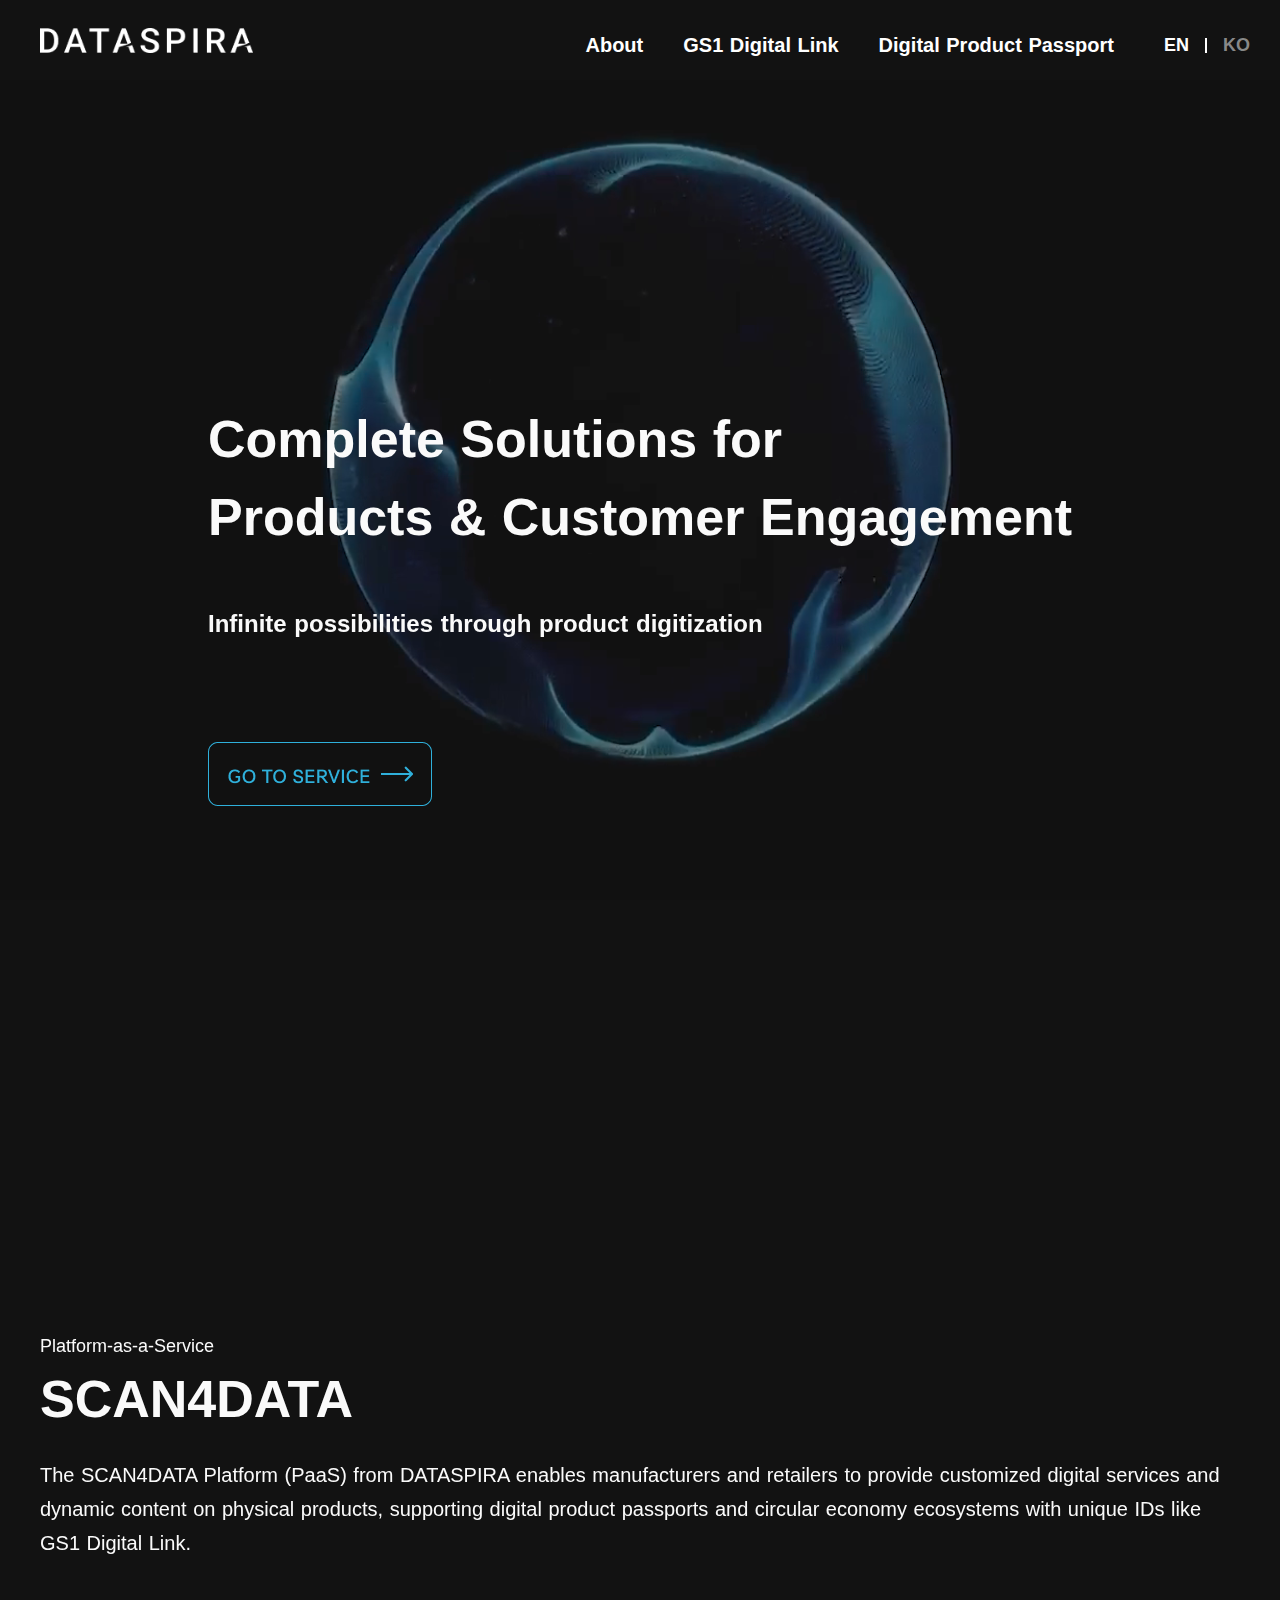
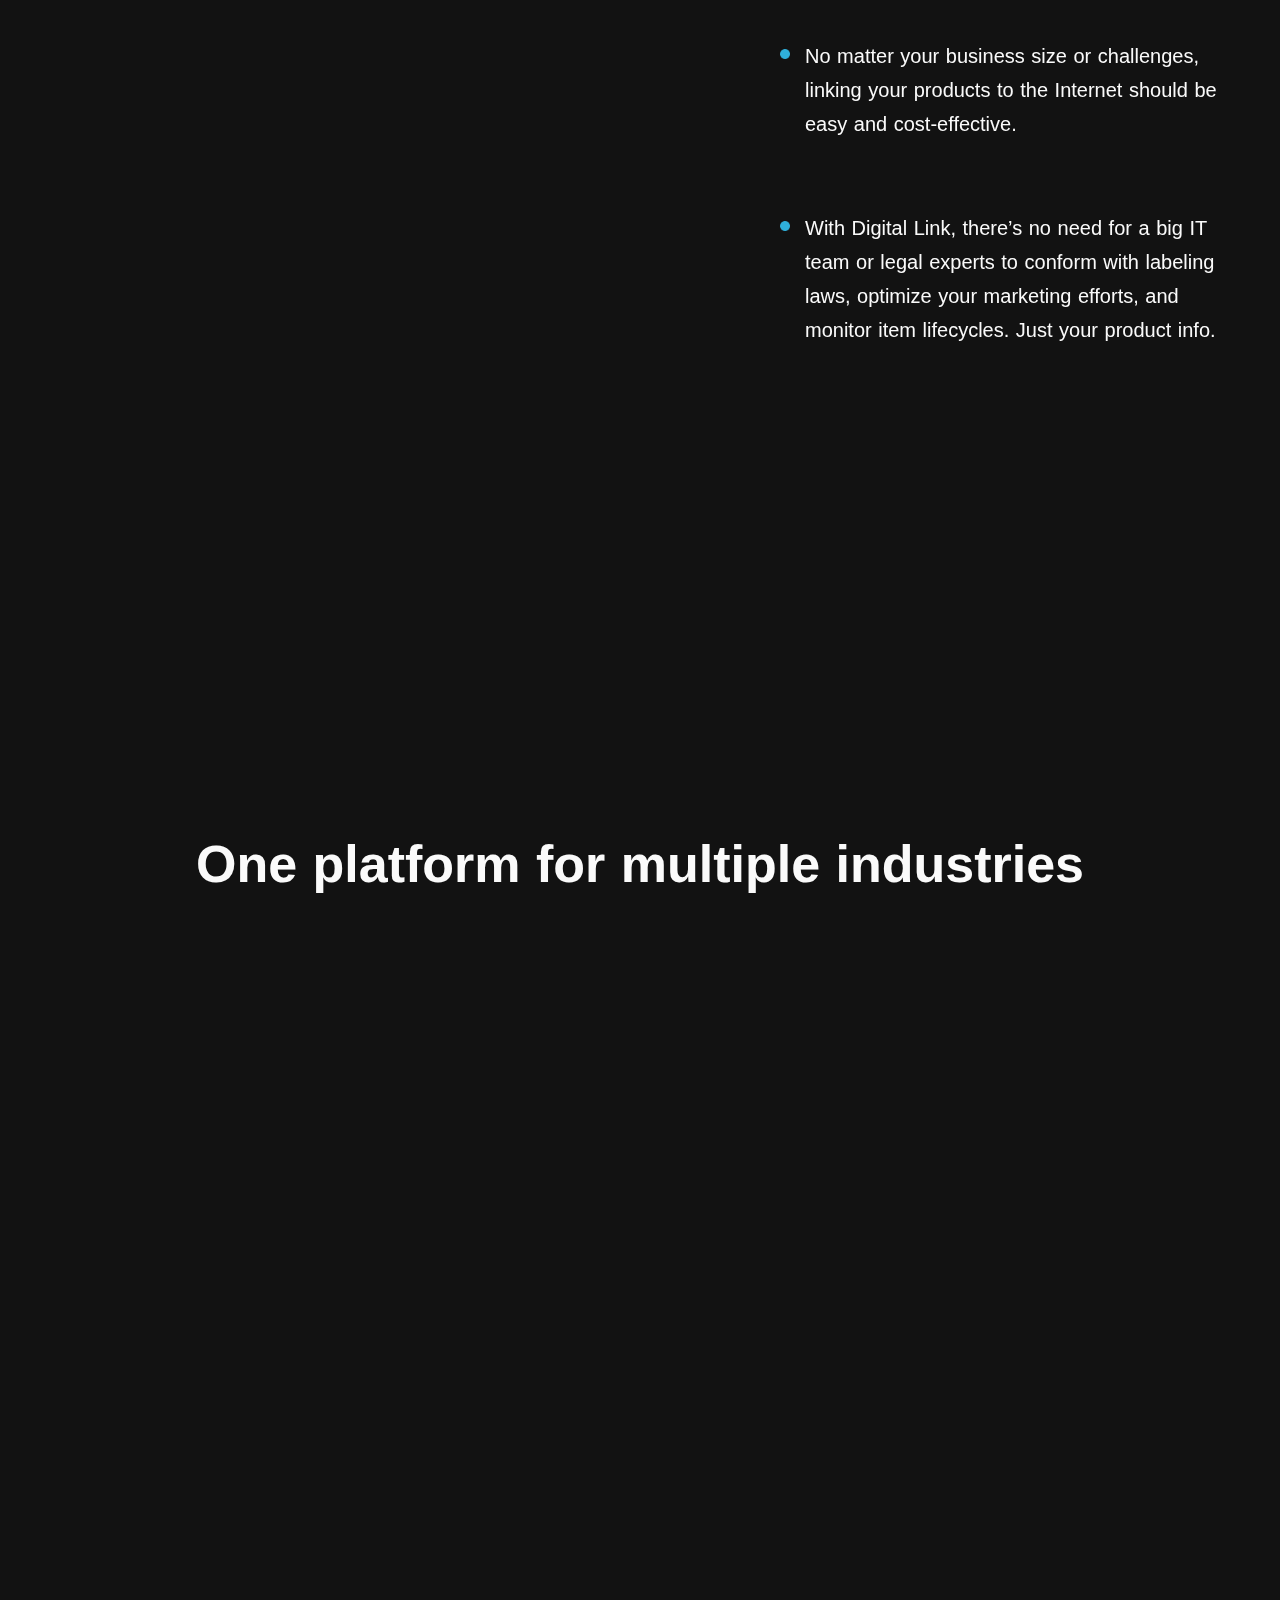
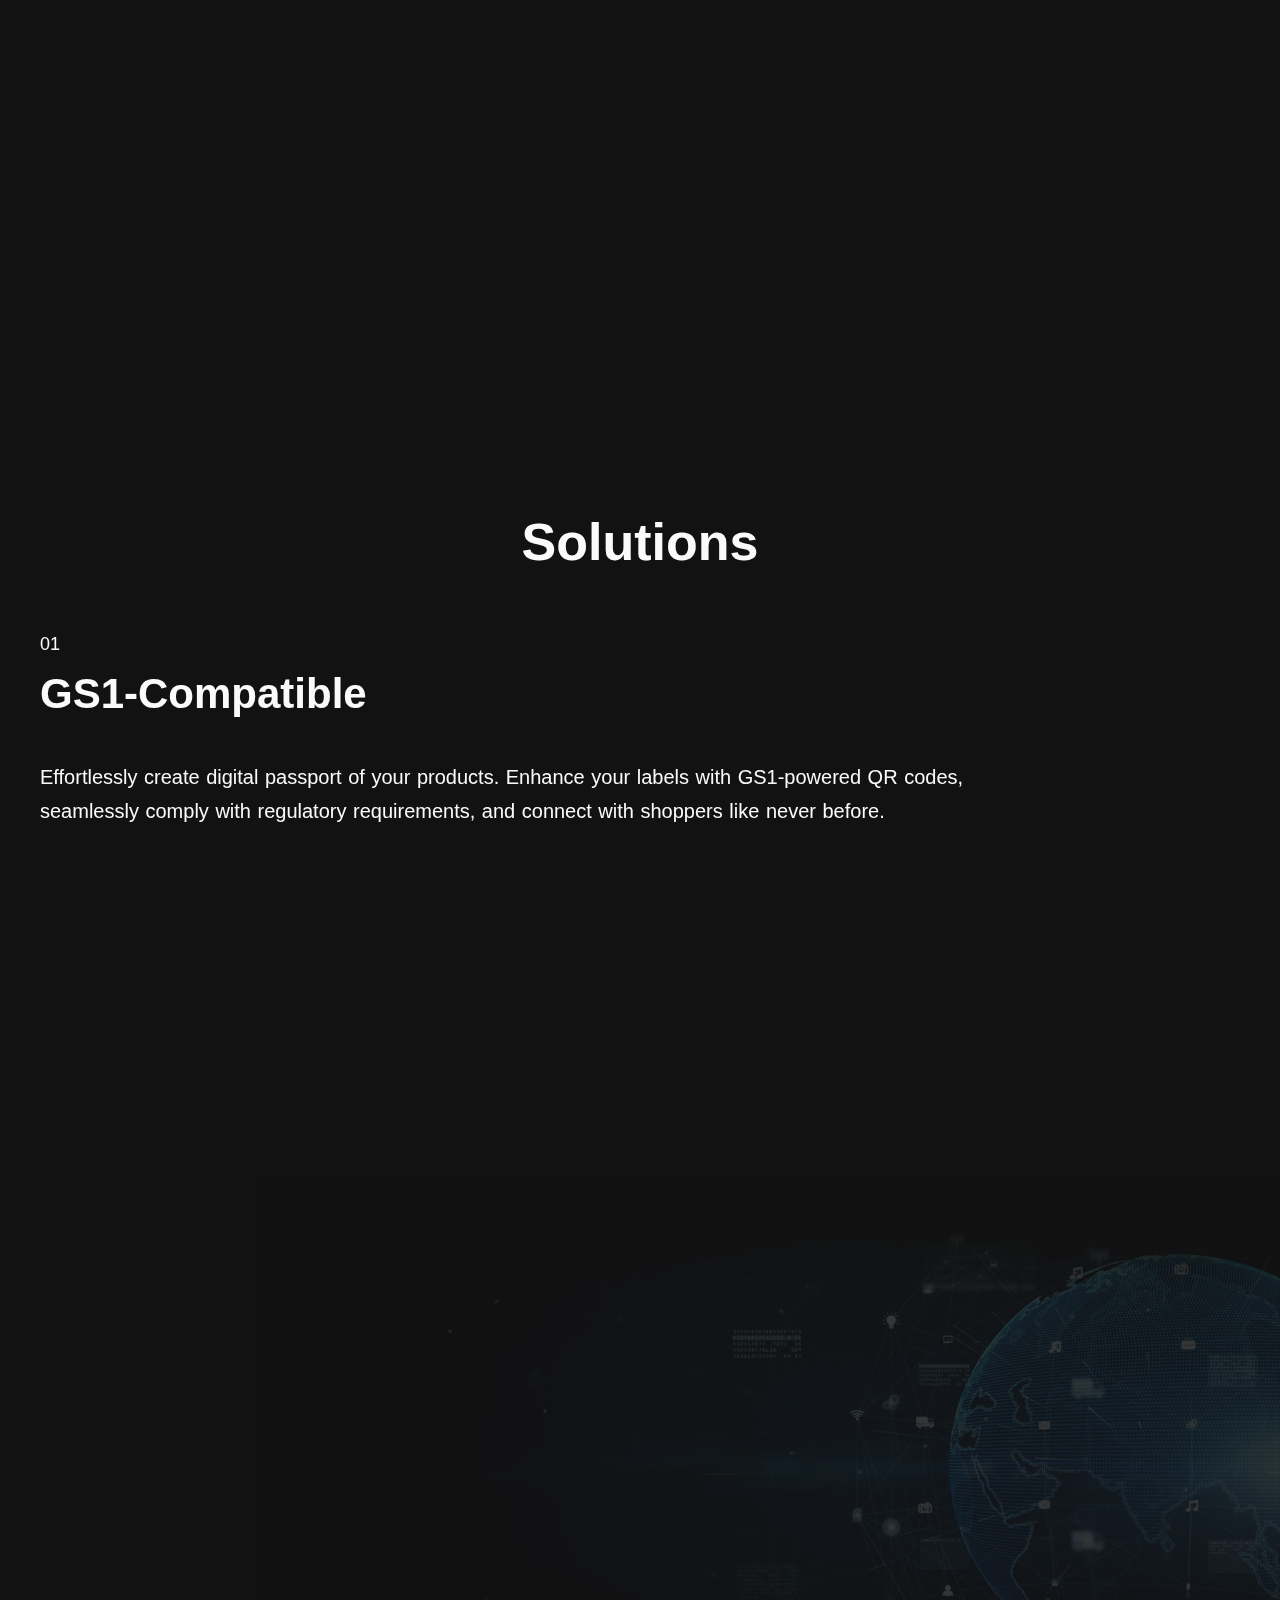
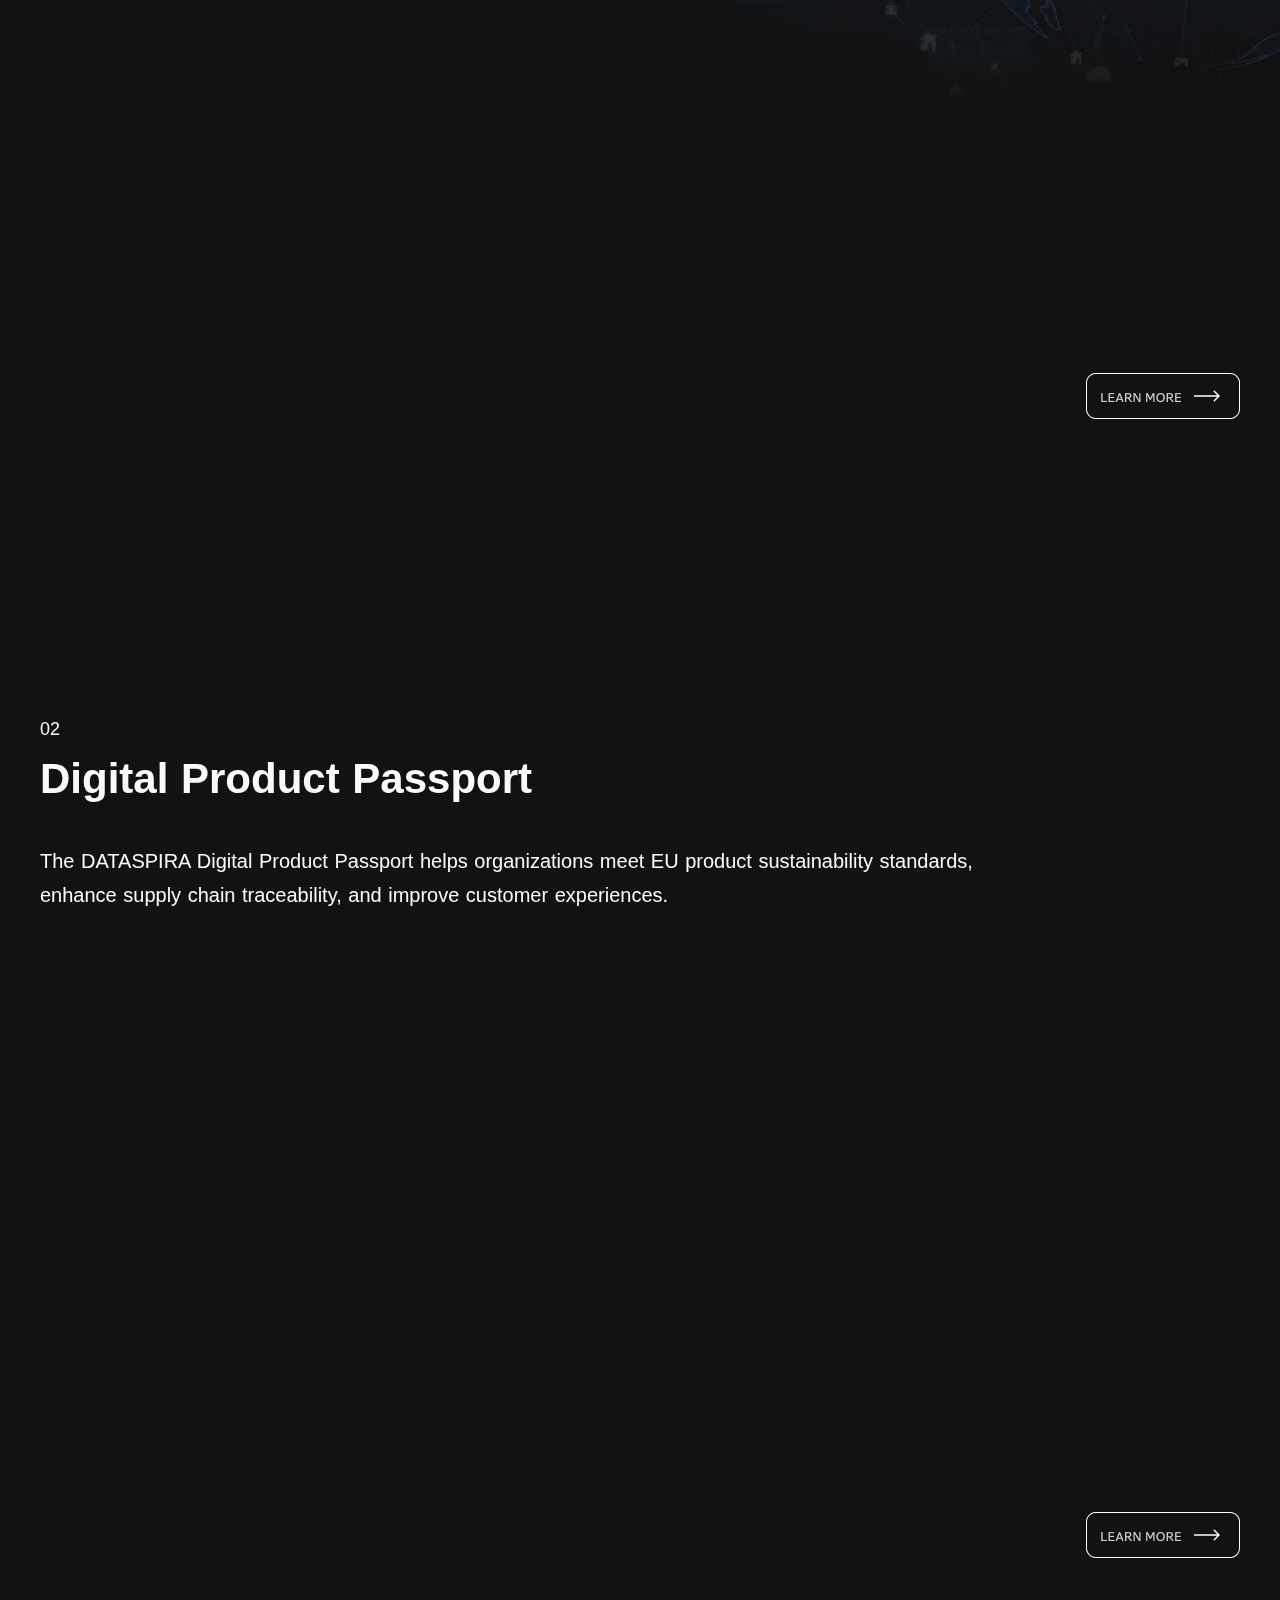
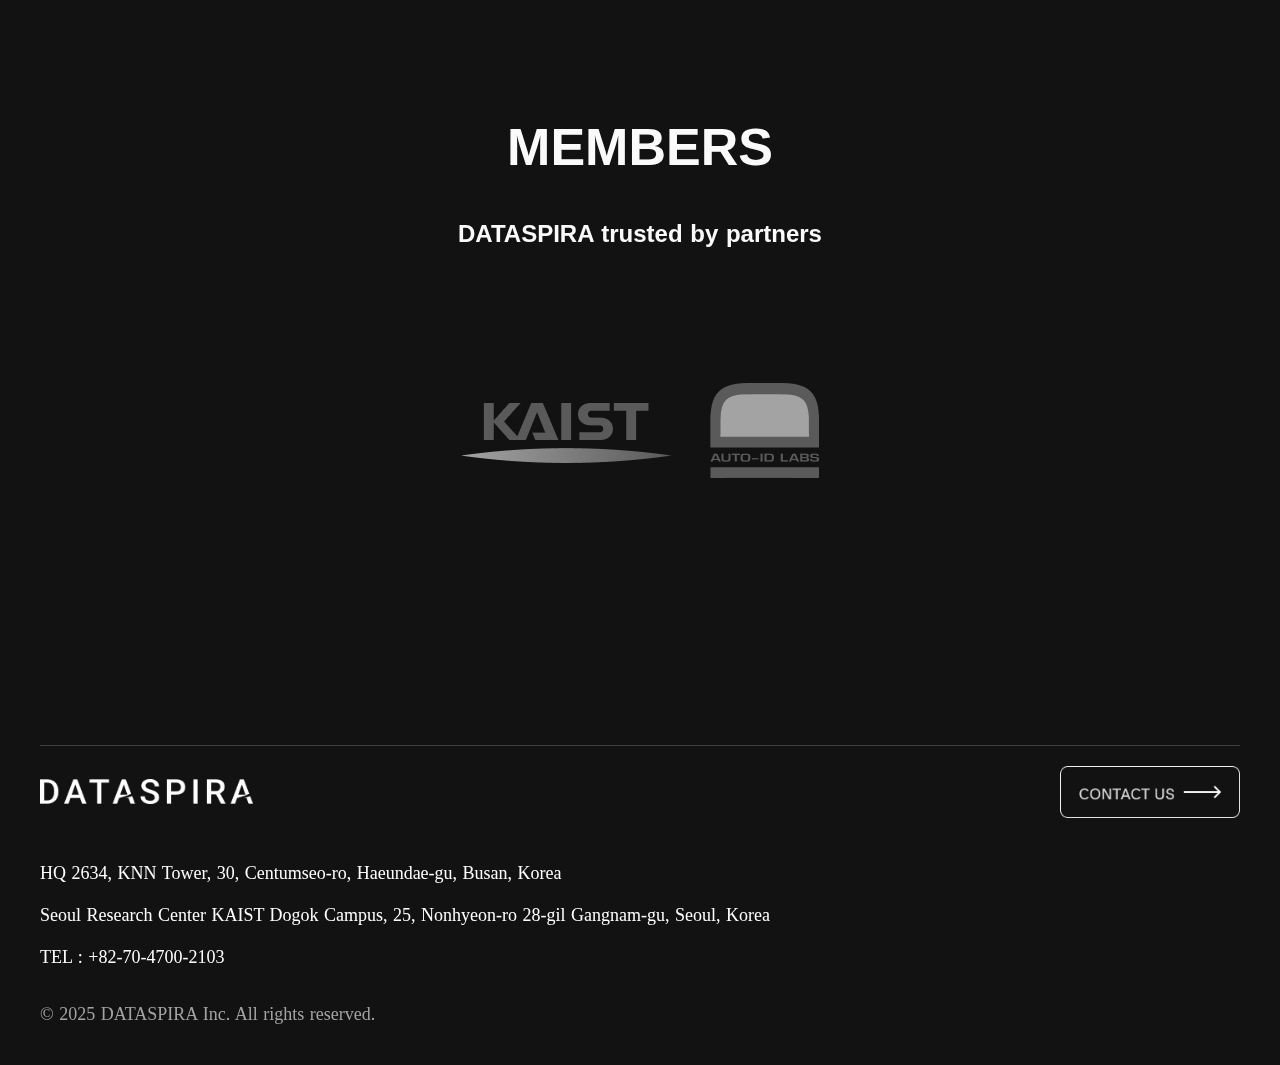
==== commit 9705cc4b: "GO TO SERVICE 버튼 SCAN4DATA URL 연결" ====
--- a/index.html
+++ b/index.html
@@ -47,7 +47,9 @@
                     <div class="title5">Infinite possibilities through product digitization</div>
                 </div>
                 <div class="contact">
-                    <img src="images/GO TO SERVICE.png" alt="go to service">
+                    <a href="https://manager.scan4data.com/" target="_blank" rel="noopener noreferrer">
+                        <img src="images/GO TO SERVICE.png" alt="go to service">
+                    </a>
                 </div>
             </div>
         </section>
--- a/css/footer.css
+++ b/css/footer.css
@@ -41,7 +41,7 @@
 
 .footer-content {
     max-width: 100%;
-    width: 1440px;
+    width: 100%;
     height: 350px;
     display: flex;
     flex-direction: column; 
@@ -55,7 +55,7 @@
     justify-content: space-between;
     align-items: center;
     max-width: 100%;
-    width: 1440px;
+    width: 100%;
 }
 
 .footer-content .main .logo img {
--- a/css/nav.css
+++ b/css/nav.css
@@ -1,12 +1,10 @@
-
-
 #nav-container {
     position: absolute;
     top: 0;
     left: 50%;
     transform: translateX(-50%);
     width: 100%;
-    max-width: 1440px;
+    max-width: 100%;
     z-index: 1000;
 }
 
@@ -16,7 +14,7 @@
     align-items: center;
     width: 100%;
     height: 80px;
-    padding: 20px 0px;
+    padding: 20px 0px 20px 40px;
     background-color: #121212;
     color: white;
 }
@@ -80,20 +78,26 @@
 }
 
 
-
+@media (min-width: 1440px) {
+    #nav-container {
+      width: 1440px;
+      margin: 0 auto;
+      left: 50%;
+      transform: translateX(-50%);
+    }
+}
 
 
 
 @media (max-width: 1024px) {
-
     #nav-container {
         max-width: 1024px; 
         height: 100px;
     }
     .navbar {
-    width: 100%;
-    height: 80px;
-    padding: 20px 40px;
+        width: 100%;
+        height: 80px;
+        padding: 20px 40px;
     }
 
     .hamburger {
@@ -121,11 +125,13 @@
         opacity: 0;
         transform: translateY(-10px);
         transition: opacity 0.3s ease, transform 0.3s ease;
+        pointer-events: none;
     }
 
     .menu.show {
         opacity: 1;
         transform: translateY(0);
+        pointer-events: auto;
     }
 
     .dropdown-content {
--- a/css/style.css
+++ b/css/style.css
@@ -45,6 +45,7 @@
     text-decoration: none;
     -webkit-font-smoothing: antialiased;
     -webkit-backface-visibility: hidden;
+    backface-visibility: hidden;
     box-sizing: border-box;
     color: #ffffff;
     transition: .3s cubic-bezier(.4,.4,0,1);
@@ -215,8 +216,8 @@
 
 
 #sec01 {
-    align-content: center;
-    align-items: center;
+    align-content: left;
+    align-items: left;
     flex: none;
     flex-direction: column;
     flex-wrap: nowrap;
@@ -230,6 +231,9 @@
 }
 
 #sec01 .sec01_con .text-container {
+    align-content: left;
+    align-items: left;
+
     text-align: left;
     z-index: 2;
 
@@ -239,7 +243,7 @@
     flex-direction: column;
     justify-content: left;
     padding: 0px;
-    width: 1440px;
+
     max-width: 100%;
 }
 
@@ -248,7 +252,8 @@
 }
 
 #sec01 .sec01_con .contact {
-    width: 1440px;
+    /* width: 1024px; */
+    max-width: 100%;
     flex: none;
     height: auto;
     letter-spacing: -0.05em;
@@ -265,8 +270,8 @@
 
 
 #sec02 {
-    align-content: center;
-    align-items: center;
+    align-content: left;
+    align-items: left;
     flex: none;
     flex-direction: column;
     flex-wrap: nowrap;
@@ -276,7 +281,7 @@
     overflow-y: hidden;
     padding: 200px 40px 200px 40px;
     width: 100%;
-    max-width: 100%;
+    max-width: 1440px;
 }
 
 
@@ -289,22 +294,22 @@
     flex-direction: column;
     justify-content: left;
     padding: 0px;
-    width: 1440px;
-    max-width: 100%;
+    width: 100%;
 }
 #sec02 .sec02_con .title2 {
     margin-bottom: 20px;
 }
 
+#sec02 .sec02_con .title4 {
+    margin-bottom: 40px;
+}
+
 
 #sec02 .sec02_con .content_container {
     display: flex;
     justify-content: space-between;
     align-items: center;
     gap: 50px;
-    width: 1440px;
-    max-width: 100%;
-    padding: 60px 40px 80px 0px;
 }
 
 #sec02 .sec02_con .content_container .img-container{
@@ -312,7 +317,7 @@
     flex-direction: column;
     align-items: center;
     max-width: 100%;
-    width: 700px;
+    width: 60%;
 }
 
 #sec02 .sec02_con .content_container .img-container .W_UI img,
@@ -322,20 +327,19 @@
     display: block;
 }
 #sec02 .sec02_con .content_container .img-container .W_UI {
+    position: relative;
+    z-index: 1;
+}
+#sec02 .sec02_con .content_container .img-container .M_UI {
     position: absolute;
-    z-index: 1;
-}
-#sec02 .sec02_con .content_container .img-container .M_UI {
-    z-index: 2;
-    transform: translateX(8vw) translateY(8vh); 
+    z-index: 2;
+    transform: translateX(8vw) translateY(8vh);
 }
 
 
 
 #sec02 .sec02_con .content_container .text-container_02 {
     width: 40%;
-    width: 650px;
-    max-width: 100%;
     text-align: left;
 }
 #sec02 .sec02_con .content_container .text-container_02 .content01 {
@@ -343,14 +347,14 @@
 }
 #sec02 .sec02_con .content_container .text-container_02 .content01,
 #sec02 .sec02_con .content_container .text-container_02 .content02 {
-    display: flex; 
+    display: flex;
     align-items: center;
     gap: 15px;
     align-items: flex-start;
 }
 #sec02 .sec02_con .content_container .text-container_02 .content01 img,
 #sec02 .sec02_con .content_container .text-container_02 .content02 img {
-    width: 10px; 
+    width: 10px;
     height: auto;
     margin-top: 10px;
 }
@@ -370,7 +374,7 @@
     overflow-y: hidden;
     padding: 200px 40px 200px 40px;
     width: 100%;
-    max-width: 100%;
+    max-width: 1440px;
 }
 
 
@@ -384,13 +388,13 @@
 
 #sec03 .sec03_con .text-container_01 .title {
     max-width: 100%;
-    width: 1440px;
+    width: 100%;
     text-align: center;
 }
 
 #sec03 .sec03_con .img-container{
     max-width: 100%;
-    width: 1440px;
+    width: 100%;
     display: flex;
     gap: 40px;
     justify-content: center;
@@ -398,7 +402,7 @@
 }
 #sec03 .sec03_con .img-container .img-common {
     position: relative;
-    width: 450px;
+    width: 33%;
     height: 700px;
     display: flex;
     flex-direction: column; 
@@ -406,6 +410,7 @@
     align-items: center;
     text-align: center;
     overflow: hidden;
+    border-radius: 20px;
 }
 
 #sec03 .sec03_con .img-container .img-common img:first-child {
@@ -451,7 +456,7 @@
     overflow-y: hidden;
     padding: 200px 40px 200px 40px;
     width: 100%;
-    max-width: 100%;
+    max-width: 1440px;
 }
 
 .bg_gs1 {
@@ -476,7 +481,7 @@
 
 #sec04 .sec04_con {
     max-width: 100%;
-    width: 1440px;
+    width: 100%;
     min-height: auto;
     display: grid;
     grid-template-columns: 1fr 2fr;
@@ -534,7 +539,8 @@
     align-items: center; 
     justify-content: center;
     padding: 20px;
-    width: 400px;
+    width: 100%;
+    max-width: 400px;
     min-height: 265px;
     text-align: center;
     border-radius: 20px;
@@ -582,11 +588,10 @@
     overflow-y: hidden;
     padding: 40px 40px 40px 40px;
     width: 100%;
-    max-width: 100%;
+    max-width: 1440px;
 }
 #sec05 .sec05_con {
-    max-width: 100%;
-    width: 1440px;
+    width: 100%;
     min-height: auto;
     display: grid;
     grid-template-columns: 2fr 1fr;
@@ -601,6 +606,7 @@
 #sec05 .sec05_con .text-container {
     grid-area: text;
     text-align: left;
+    width: 80%;
     max-width: 80%;
     justify-self: start;
     margin: 50px 0;
@@ -611,6 +617,7 @@
 }
 
 #sec05 .sec05_con .img-container {
+    width: 100%;
     grid-area: img;
     display: flex;
     flex-wrap: nowrap;
@@ -630,8 +637,8 @@
     justify-content: flex-start; 
     flex-direction: column;
     padding: 20px;
-    width: 370px;
-    min-height: 400px;
+    width: 100%;
+    height: 100%;
     border-radius: 20px;
     overflow: hidden;
 }
@@ -652,16 +659,17 @@
 #sec05 .sec05_con .set-container02 img:nth-child(2),
 #sec05 .sec05_con .set-container03 img:nth-child(2),
 #sec05 .sec05_con .set-container04 img:nth-child(2) {
-    max-width: 134px;
-    min-height: auto;
+    width: 134px;
+    height: 134px;
     position: relative;
     z-index: 2;
     margin: 30px 0 30px 10px;
 }
 
 #sec05 .sec05_con .set-container01 img:nth-child(2){
-    max-width: 203px;
-    min-height: 135px;
+    width: 100%;
+    max-width: 200px;
+    height: 134px;
 }
 
 #sec05 .sec05_con [class^="set-container"] .title5 {
@@ -708,8 +716,8 @@
 }
 
 #sec06 .text-container {
-    max-width: 100%;
-    width: 1440px;
+    max-width: 1024px;
+    width: 100%;
     height: 150px;
     display: flex;
     flex-direction: column;
--- a/css/responsive.css
+++ b/css/responsive.css
@@ -1,4 +1,13 @@
-
+@media (min-width: 1440px) {
+  #page {
+    width: 1440px;
+    margin: 0 auto;
+  }
+  section {
+    width: 1440px;
+    margin: 0 auto;
+  }
+}
 
 
 @media (max-width: 1024px) {
@@ -12,20 +21,6 @@
       color: #FAFAFA !important;
   }
 }
-
-
-@media (max-width: 768px) {
-  body {
-  }
-}
-
-
-@media (max-width: 480px) {
-  body {
-  }
-}
-
-
 
 
 
@@ -138,28 +133,28 @@
 
 
 @media (max-width: 1024px) {
-.title1 {
-  font-size: 16px;
-}
-.title2 {
-  font-size: 42px;
-}
-.title3 {
-  font-size: 34px;
-}
-.title4 {
-  font-size: 16px;
-}
-.title5 {
-  font-size: 18px;
-}
-
-.content1 {
-  font-size: 16px;
-}
-.Content2 {
-  font-size: 16px;
-}
+  .title1 {
+    font-size: 16px;
+  }
+  .title2 {
+    font-size: 42px;
+  }
+  .title3 {
+    font-size: 34px;
+  }
+  .title4 {
+    font-size: 16px;
+  }
+  .title5 {
+    font-size: 18px;
+  }
+
+  .content1 {
+    font-size: 16px;
+  }
+  .Content2 {
+    font-size: 16px;
+  }
 }
 @media (max-width: 768px) {
   .title1 {
@@ -184,32 +179,32 @@
   .Content2 {
     font-size: 14px;
   }
-  }
-
-  @media (max-width: 480px) {
-    .title1 {
-      font-size: 12px;
-    }
-    .title2 {
-      font-size: 28px;
-    }
-    .title3 {
-      font-size: 18px;
-    }
-    .title4 {
-      font-size: 12px;
-    }
-    .title5 {
-      font-size: 14px;
-    }
-    
-    .content1 {
-      font-size: 10px;
-    }
-    .content2 {
-      font-size: 10px;
-    }
-    }
+}
+
+@media (max-width: 480px) {
+  .title1 {
+    font-size: 12px;
+  }
+  .title2 {
+    font-size: 28px;
+  }
+  .title3 {
+    font-size: 18px;
+  }
+  .title4 {
+    font-size: 12px;
+  }
+  .title5 {
+    font-size: 14px;
+  }
+  
+  .content1 {
+    font-size: 10px;
+  }
+  .content2 {
+    font-size: 10px;
+  }
+}
 
 
 
@@ -220,21 +215,21 @@
 @media (max-width: 1024px) {
   section {
     max-width: 100%;
-    width: 1024px;
+    width: 100%;
     min-height: 100%;
 }
 }
 @media (max-width: 768px) {
   section {
     max-width: 100%;
-    width: 768px;
+    width: 100%;
     min-height: 100%;
 }
 }
 @media (max-width: 480px) {
   section {
     max-width: 100%;
-    width: 480px;
+    width: 100%;
     min-height: 100%;
 }
 }
@@ -245,14 +240,14 @@
 @media (max-width: 1024px) {
   #sec01 .sec01_con {
     max-width: 100%;
-    width: 1024px;
+    width: 100%;
   }
   #sec01 .sec01_con .text-container {
     max-width: 100%;
-    width: 1024px;
+    width: 100%;
   }
   #sec01 .sec01_con .contact {
-    width: 1024px;
+    width: 100%;
   }
   #sec01 .sec01_con .contact img {
     width: 180px;
@@ -262,13 +257,13 @@
 
 @media (max-width: 768px) {
   #sec01 .sec01_con {
-    width: 768px;
+    width: 100%;
   }
   #sec01 .sec01_con .text-container {
-    width: 768px;
+    width: 100%;
   }
   #sec01 .sec01_con .contact {
-    width: 768px;
+    width: 100%;
   }
   #sec01 .sec01_con .contact img {
     width: 150px;
@@ -292,21 +287,30 @@
 @media (max-width: 1024px) {
   #sec02 .sec02_con {
     max-width: 100%;
-    width: 1024px;
+    width: 100%;
   }
   #sec02 .sec02_con .text-container_01 {
     max-width: 100%;
-    width: 1024px;
+    width: 100%;
   }
   #sec02 .sec02_con .content_container {
     align-items: center;
     flex-direction: column;
-    width: 1024x;
+    width: 100%;
     gap: 70px;
   }
+  #sec02 .sec02_con .content_container .img-container{
+    align-items: center;
+    width: 100%;
+  }
+  #sec02 .sec02_con .content_container .img-container .M_UI {
+    transform: translateX(30vw) translateY(8vh);
+  }
+  #sec02 .sec02_con .content_container .img-container .M_UI img{
+    max-width: 90%;
+  }
   #sec02 .sec02_con .content_container .text-container_02 {
     width: 100%;
-    width: 1024px;
     max-width: 100%;
     text-align: left;
   }
@@ -315,38 +319,34 @@
   }
 }
 
-@media (max-width: 768px) {
+@media (max-width: 768px){
   #sec02 .sec02_con {
     max-width: 100%;
-    width: 768px;
+    width: 100%;
   }
   #sec02 .sec02_con .text-container_01 {
     max-width: 100%;
-    width: 768px;
+    width: 100%;
   }
   #sec02 .sec02_con .content_container {
     align-items: center;
     flex-direction: column;
-    width: 768x;
+    width: 100%;
     gap: 70px;
-    padding: 60px 0px 0px 0px;
   }
   #sec02 .sec02_con .content_container .img-container{
     align-items: center;
-    max-width: 100%;
-    width: 700px;
-  }
-  #sec02 .sec02_con .content_container .img-container .W_UI img,
-  #sec02 .sec02_con .content_container .img-container .M_UI img {
-    max-width: 80%;
-    padding-left: 70px;
+    width: 90%;
   }
   #sec02 .sec02_con .content_container .img-container .M_UI {
-    transform: translateX(5%) translateY(10%); 
-}
+    transform: translateX(30vw) translateY(8vh);
+  }
+  #sec02 .sec02_con .content_container .img-container .M_UI img{
+    max-width: 75%;
+  }
   #sec02 .sec02_con .content_container .text-container_02 {
     width: 100%;
-    width: 768px;
+    width: 100%;
     max-width: 100%;
     text-align: left;
   }
@@ -355,38 +355,72 @@
   }
 }
 
+@media (max-width: 700px) {
+  #sec02 .sec02_con .content_container .img-container{
+    align-items: center;
+    width: 90%;
+  }
+  #sec02 .sec02_con .content_container .img-container .M_UI {
+    width: 150px;
+    transform: translateX(30vw) translateY(7vh);
+  }
+  #sec02 .sec02_con .content_container .img-container .M_UI img{
+    max-width: 100%;
+  }
+}
+
+@media (max-width: 560px) {
+  #sec02 .sec02_con .content_container .img-container{
+    align-items: center;
+    width: 90%;
+  }
+  #sec02 .sec02_con .content_container .img-container .M_UI {
+    width: 120px;
+    transform: translateX(30vw) translateY(7vh);
+  }
+  #sec02 .sec02_con .content_container .img-container .M_UI img{
+    max-width: 100%;
+  }
+}
+
 @media (max-width: 480px) {
-  
   #sec02 {
     padding: 60px 20px 60px 20px;
   }
   #sec02 .sec02_con {
     max-width: 100%;
-    width: 480px;
+    width: 100%;
   }
   #sec02 .sec02_con .text-container_01 {
     max-width: 100%;
-    width: 480px;
+    width: 100%;
   }
   #sec02 .sec02_con .content_container {
     align-items: center;
     flex-direction: column;
-    width: 480x;
+    width: 100%;
     gap: 50px;
   }
+  #sec02 .sec02_con .content_container .img-container{
+    align-items: center;
+    width: 90%;
+  }
+  #sec02 .sec02_con .content_container .img-container .M_UI {
+    width: 90px;
+    transform: translateX(30vw) translateY(8vh);
+  }
+  #sec02 .sec02_con .content_container .img-container .M_UI img {
+    max-width: 100%;
+  }
   #sec02 .sec02_con .content_container .text-container_02 {
     width: 100%;
-    width: 480px;
+    width: 100%;
     max-width: 100%;
     text-align: left;
   }
   #sec02 .sec02_con .content_container .text-container_02 .content01 {
     margin-bottom: 20px;
   }
-  #sec02 .sec02_con .content_container .img-container .M_UI img {
-    max-width: 60%;
-    padding-left: 70px;
-  }
 }
 
 
@@ -397,12 +431,12 @@
 @media (max-width: 1024px) {
   #sec03 .sec03_con {
     max-width: 100%;
-    width: 1024px;
+    width: 100%;
   }
 
   #sec03 .img-container {
     max-width: 100%;
-    width: 1024px;
+    width: 100%;
     flex-direction: row;
     flex-wrap: wrap;
     justify-content: center;
@@ -429,12 +463,12 @@
 @media (max-width: 768px) {
   #sec03 .sec03_con {
     max-width: 100%;
-    width: 768px;
+    width: 100%;
   }
 
   #sec03 .img-container {
     max-width: 100%;
-    width: 768px;
+    width: 100%;
     flex-direction: row;
     flex-wrap: wrap;
     justify-content: center;
@@ -460,7 +494,6 @@
 
 
 @media (max-width: 480px) {
-
   #sec03 {
     padding: 30px 15px;
     min-height: auto; 
@@ -514,14 +547,14 @@
 @media (max-width: 1024px) {
   #sec04 .sec04_con {
     max-width: 100%;
-    width: 1024px;
+    width: 100%;
   }
   .bg_gs1 {
     display: none;
   }
   #sec04 .sec04_con {
     max-width: 100%;
-    width: 1024px;
+    width: 100%;
     height: auto;
     flex-direction: column;
     text-align: center;
@@ -538,16 +571,15 @@
 @media (max-width: 768px) {
   #sec04 .sec04_con {
     max-width: 100%;
-    width: 768px;
+    width: 100%;
   }
   #sec04 .sec04_con {
     max-width: 100%;
-    width: 768px;
+    width: 100%;
   }
   #sec04 .sec04_con .text-container_02 {
     width: 100%;
   }
-
   .set-container01, .set-container02, .set-container03,
   .set-container04, .set-container05, .set-container06 {
       position: relative;
@@ -556,7 +588,7 @@
       align-items: center; 
       justify-content: center;
       padding: 20px;
-      width: 300px;
+      width: 100%;
       min-height: 250px;
       text-align: center;
       border-radius: 20px;
@@ -564,7 +596,6 @@
 
 }
 
-
 @media (max-width: 480px) {
   #sec04 {
     padding: 60px 20px 60px 20px;
@@ -581,13 +612,12 @@
     width: 100%;
   }
   #sec04 .sec04_con .img-container {
-        width: 310px;
-        gap: 20px;
+    gap: 20px;
   }
   #sec04 .sec04_con .img-container .column-left, 
-  #sec04 .sec04_con .img-container.column-right {
+  #sec04 .sec04_con .img-container .column-right {
     width: 50%;
-      gap: 30px;
+    gap: 30px;
 
   }
   .set-container01, .set-container02, .set-container03,
@@ -598,7 +628,7 @@
       align-items: center; 
       justify-content: center;
       padding: 10px;
-      width: 160px;
+      width: 100%;
       min-height: 200px;
       text-align: center;
       border-radius: 20px;
@@ -607,9 +637,6 @@
     width: 120px;
   }
   }
-
-
-
 
 
 
@@ -625,7 +652,7 @@
     }
   
     #sec05 .sec05_con {
-      max-width: 1024px;
+      max-width: 100%;
       width: 100%;
       display: flex;
       flex-direction: column;
@@ -654,7 +681,7 @@
     #sec05 .sec05_con .set-container03,
     #sec05 .sec05_con .set-container04 {
       width: 100%;
-      max-width: 350px;
+      max-width: 100%;
       min-height: 280px;
       display: flex;
       flex-direction: column;
@@ -670,8 +697,8 @@
       margin-bottom: 30px;
     }
     #sec05 .sec05_con .set-container01 img:nth-child(2){
-      width: 160px;
-      min-height: auto;
+      max-width: 160px;
+      height: 110px;
     }
   
     #sec05 .sec05_con .learn_more02 {
@@ -679,7 +706,7 @@
       justify-content: flex-end;
       align-self: flex-end;
       width: 100%;
-      max-width: 1024px;
+      max-width: 100%;
       padding-right: 40px;
     }
   
@@ -690,12 +717,7 @@
   
   @media (max-width: 768px) {
     #sec05 .sec05_con {
-      max-width: 768px;
-    }
-  
-    #sec05 .sec05_con .img-container {
-      width: 650px;
-      transform: translateX(0px);
+      max-width: 100%;
     }
     #sec05 .sec05_con .set-container02 img:nth-child(2),
     #sec05 .sec05_con .set-container03 img:nth-child(2),
@@ -705,8 +727,9 @@
       margin-bottom: 20px;
     }
     #sec05 .sec05_con .set-container01 img:nth-child(2){
-      width: 130px;
-      min-height: auto;
+      max-width: 130px;
+      max-height: 90px;
+      margin-bottom: 20px;
     }
   }
   
@@ -725,14 +748,21 @@
     #sec05 .sec05_con .set-container02,
     #sec05 .sec05_con .set-container03,
     #sec05 .sec05_con .set-container04 {
-      width: calc(50% - 15px);
-      min-width: 160px;
-      max-width: 230px;
-      height: 290px;
-      padding: 5px;
-      text-align: left;
-    }
-  
+      width: 100%;
+      max-width: 100%;
+      min-height: 240px;
+      display: flex;
+      flex-direction: column;
+      align-items: flex-start;
+      justify-content: left;
+    }
+
+    #sec05 .sec05_con .set-container01 img:nth-child(2){
+      max-width: 100px;
+      max-height: 70px;
+      margin: 20px 0 20px 0px;
+    }
+
     #sec05 .sec05_con .set-container02 img:nth-child(2),
     #sec05 .sec05_con .set-container03 img:nth-child(2),
     #sec05 .sec05_con .set-container04 img:nth-child(2) {
@@ -740,11 +770,6 @@
       margin: 20px 0 20px 0px;
     }
   
-    #sec05 .sec05_con .set-container01 img:nth-child(2){
-      max-width: 100px;
-      min-height: auto;
-    }
-  
     #sec05 .sec05_con .learn_more02 {
       padding-right: 40px;
     }
@@ -768,35 +793,35 @@
 
 @media (max-width: 1024px) {
   #sec06 {
-    width: 1024px;
+    width: 100%;
     min-height: 60%;
     padding: 100px 40px 100px 40px;
   }
   #sec06 .text-container {
-    width: 1024px;
+    width: 100%;
     margin-bottom: 30px;
   }
 }
 
 @media (max-width: 768px) {
   #sec06 {
-    width: 768px;
+    width: 100%;
     min-height: 60%;
   }
   #sec06 .text-container {
-    width: 768px;
+    width: 100%;
     margin-bottom: 30px;
   }
 }
 
 @media (max-width: 480px) {
   #sec06 {
-    width: 480px;
+    width: 100%;
     min-height: 60%;
     padding: 60px 20px 60px 20px;
   }
   #sec06 .text-container {
-    width: 480px;
+    width: 100%;
     margin-bottom: 30px;
   }
   #sec06 .img-container img {
